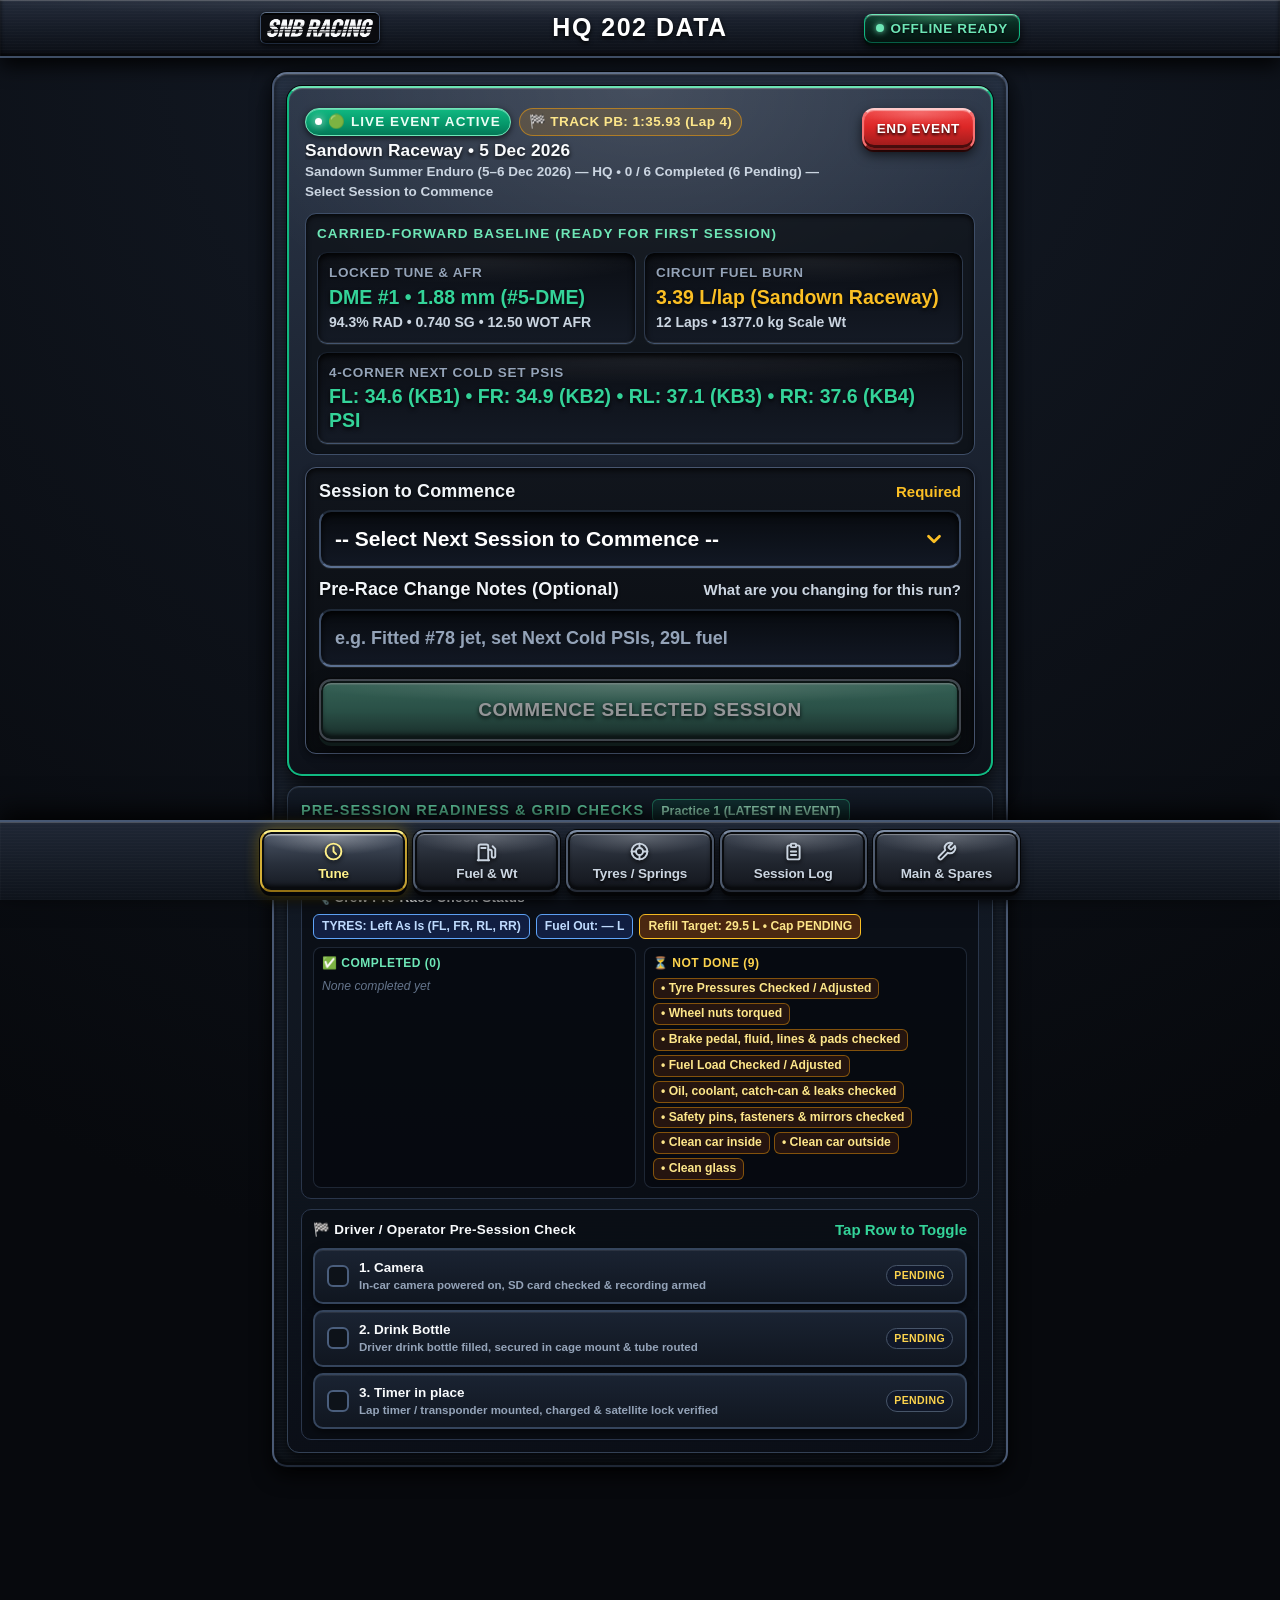
==== index.html @ 93d955d4 "Bump sw.js cache and index.html asset query strings for Sandown Summer Enduro (5-6 Dec 2026) HQ even" ====
<!DOCTYPE html>
<html lang="en-AU">
<head>
  <meta charset="UTF-8" />
  <meta name="viewport" content="width=device-width, initial-scale=1.0, viewport-fit=cover" />
  <title>SNB Racing — HQ 202 DATA</title>
  <meta name="description" content="Mobile-first offline pit-lane Stromberg BXUV-3 carburettor jetting calculator, wideband AFR session tracker, dyno lab, and M1 jet kit manager for Group 3H HQ Holden 202 race cars." />
  <meta name="theme-color" content="#090B0E" />
  <meta name="mobile-web-app-capable" content="yes" />
  <meta name="apple-mobile-web-app-capable" content="yes" />
  <meta name="apple-mobile-web-app-status-bar-style" content="black-translucent" />
  <meta name="apple-mobile-web-app-title" content="SNB HQ202" />
  <link rel="manifest" href="./manifest.json" />
  <link rel="apple-touch-icon" href="./apple-touch-icon.png" />
  <link rel="icon" type="image/png" sizes="192x192" href="./icon-192.png" />
  <link rel="stylesheet" href="./styles.css?v=1.0.19" />
</head>
<body>
  <!-- Sticky Pit-Lane Header -->
  <header class="pit-header" role="banner">
    <div class="header-inner">
      <div class="brand-lockup">
        <div class="logo-frame" id="brandLogoFrame">
          <img
            id="brandLogoImg"
            class="logo-img"
            src="./snb-logo.jpg"
            alt="SNB Racing horizontal-scanline logo"
            width="138"
            height="32"
            onerror="this.parentElement.classList.add('use-svg')"
          />
          <!-- Inline SVG Fallback: SNB RACING Horizontal-Scanline Black-and-White Logo -->
          <svg
            id="brandLogoSvgFallback"
            class="logo-svg-fallback"
            viewBox="0 0 440 96"
            xmlns="http://www.w3.org/2000/svg"
            role="img"
            aria-label="SNB RACING horizontal-scanline logo"
          >
            <defs>
              <mask id="snbScanlineMask">
                <rect x="0" y="0" width="440" height="96" fill="white" />
                <rect x="0" y="40" width="440" height="2.4" fill="black" />
                <rect x="0" y="47" width="440" height="3.0" fill="black" />
                <rect x="0" y="54" width="440" height="3.6" fill="black" />
                <rect x="0" y="61" width="440" height="4.2" fill="black" />
                <rect x="0" y="69" width="440" height="4.8" fill="black" />
              </mask>
            </defs>
            <rect width="440" height="96" fill="#090B0E" />
            <g mask="url(#snbScanlineMask)" transform="skewX(-12)">
              <text
                x="34"
                y="76"
                fill="#F8FAFC"
                font-family="Impact, 'Arial Black', system-ui, sans-serif"
                font-size="68"
                font-weight="900"
                letter-spacing="2"
              >SNB RACING</text>
            </g>
          </svg>
        </div>
      </div>

      <div class="brand-titles">
        <h1 class="app-main-title">HQ 202 DATA</h1>
      </div>

      <div class="header-actions">
        <button
          type="button"
          id="btnInstallPwa"
          class="btn btn-amber-outline"
          style="display: none; padding: 6px 10px; font-size: 13.5px;"
          aria-label="Install SNB HQ202 App"
        >
          Install
        </button>
        <button
          type="button"
          id="netStatusBadge"
          class="net-status"
          aria-live="polite"
          title="Tap to open Cloud Sync (Phone &amp; Laptop)"
          aria-label="Cloud Sync Status — Tap to configure Phone &amp; Laptop Cloud Sync"
        >
          <span class="net-dot" id="netStatusDot"></span>
          <span id="netStatusText">OFFLINE READY</span>
        </button>
      </div>
    </div>
  </header>

  <main class="app-shell" role="main">
    <!-- =========================================================
         SEQUENTIAL EVENT & SINGLE-LOCKED-SESSION GATEKEEPER BANNER
         (Shown ONLY on Tune, Fuel & Wt, and Tyres; hidden on Log & Fleet)
         ========================================================= -->
    <div id="weekendEventBanner" class="weekend-event-banner" role="region" aria-label="Race Weekend Event & Session Control">
      <!-- GATE A: No Active Event (!state.activeEventId) -->
      <div id="eventGateNoEventView" class="event-gate-card">
        <div class="event-gate-icon-wrap" aria-hidden="true">
          <svg width="26" height="26" viewBox="0 0 24 24" fill="none" stroke="currentColor" stroke-width="2.4" stroke-linecap="round" stroke-linejoin="round">
            <rect x="3" y="11" width="18" height="11" rx="2" ry="2"></rect>
            <path d="M7 11V7a5 5 0 0 1 10 0v4"></path>
          </svg>
        </div>
        <div class="event-gate-eyebrow">Sequential Event Gatekeeper</div>
        <h2 class="event-gate-title">NO ACTIVE RACE EVENT</h2>
        <p class="event-gate-subtitle">
          Start a weekend event to lock in your Track &amp; Date across Tune, Fuel &amp; Weight, and Tyres.
        </p>
        <button type="button" class="btn btn-confirm btn-full btn-cta-lg" id="btnOpenNewEventModal">
          + START NEW EVENT
        </button>
        <button type="button" class="btn btn-amber-outline btn-full" id="btnGateALoadSandownHqDec2026" data-load-sandown-hq-dec2026="1" style="margin-top: 8px;">
          &#127937; Load Sandown HQ (5–6 Dec)
        </button>
      </div>

      <!-- GATE B: Event Live, Select Session to Commence (state.activeEventId && !state.activeSessionId) -->
      <div id="eventGateBetweenSessionsView" class="event-gate-card between-sessions" style="display: none;">
        <div class="live-event-top-row" style="margin-bottom: 12px; text-align: left;">
          <div class="live-event-title-wrap">
            <div class="live-event-badge-row">
              <span class="live-event-pill">
                <span class="live-event-dot"></span>
                <span id="gateBLiveEventBannerPill">CALDER PARK RACEWAY &bull; 13 NOV 2026 &bull; RACE WEEKEND</span>
              </span>
              <span class="track-pb-banner-pill" id="gateBTrackPbBadge">🏁 TRACK PB: 1:16.66 (Lap 10)</span>
            </div>
            <div class="live-event-venue-name" id="gateBEventVenueLabel" style="margin-top: 4px;">SELECT SESSION TO COMMENCE</div>
            <div class="live-event-sub-title" id="gateBEventTitleLabel">Choose which session you are commencing next from the dropdown below</div>
          </div>

          <button type="button" class="btn btn-danger live-end-event-btn" id="btnOpenEndEventFromGateB" aria-label="End and Lock Event">
            END EVENT
          </button>
        </div>

        <div class="gate-baseline-summary-box">
          <div class="gate-baseline-head" id="gateBaselineBoxHeader">CARRIED-FORWARD BASELINE FOR NEXT RUN</div>
          <div class="gate-baseline-summary-grid">
            <div class="telem-cell">
              <span class="telem-label">Locked Tune &amp; AFR</span>
              <span class="telem-val txt-emerald" id="gateBaseTuneVal">1.88 mm &bull; 12.82 AFR</span>
              <span class="telem-sub" id="gateBaseTuneSub">DME #1 &bull; 94.3% RAD</span>
            </div>
            <div class="telem-cell">
              <span class="telem-label">Circuit Fuel Burn</span>
              <span class="telem-val txt-amber" id="gateBaseFuelVal">1.30 L/lap</span>
              <span class="telem-sub" id="gateBaseFuelSub">1377.0 kg Scale Wt</span>
            </div>
            <div class="telem-cell gate-tyre-span">
              <span class="telem-label">4-Corner Next Cold Set PSIs</span>
              <span class="telem-val txt-emerald" id="gateBaseTyreVal">FL 30.2 &bull; FR 29.5 &bull; RL 30.5 &bull; RR 29.8 psi</span>
            </div>
          </div>
        </div>

        <div class="gate-b-commence-form">
          <div class="field-group" style="margin-bottom: 10px; text-align: left;">
            <div class="field-label-row">
              <label class="field-label" for="gateBCommenceSessionSelect">Session to Commence</label>
              <span class="field-hint amber" id="gateBSessionSelectHint">Required</span>
            </div>
            <select id="gateBCommenceSessionSelect" class="select-input" aria-label="Select Session to Commence">
              <option value="" selected>-- Select Next Session to Commence --</option>
              <option value="Practice 1">Practice 1</option>
              <option value="Practice 2">Practice 2</option>
              <option value="Practice 3">Practice 3</option>
              <option value="Practice 4">Practice 4</option>
              <option value="Practice 5">Practice 5</option>
              <option value="Practice 6">Practice 6</option>
              <option value="Practice 7">Practice 7</option>
              <option value="Qualifying">Qualifying</option>
              <option value="Warm Up">Warm Up</option>
              <option value="Race 1">Race 1</option>
              <option value="Race 2">Race 2</option>
              <option value="Race 3">Race 3</option>
              <option value="Race 4">Race 4</option>
              <option value="Final">Final</option>
              <option value="__CUSTOM__">Custom Session...</option>
            </select>
          </div>

          <div id="gateBCustomSessionWrap" class="field-group" style="display: none; margin-bottom: 10px; text-align: left;">
            <div class="field-label-row">
              <label class="field-label" for="gateBCustomSessionInput">Custom Session Name</label>
              <span class="field-hint amber">Required</span>
            </div>
            <input type="text" id="gateBCustomSessionInput" class="text-input" placeholder="e.g. Trophy Race / Shakedown" autocomplete="off" />
          </div>

          <div class="field-group" style="margin-bottom: 12px; text-align: left;">
            <div class="field-label-row">
              <label class="field-label" for="gateBPreRaceNotesInput">Pre-Race Change Notes (Optional)</label>
              <span class="field-hint">What are you changing for this run?</span>
            </div>
            <input
              type="text"
              id="gateBPreRaceNotesInput"
              class="text-input"
              placeholder="e.g. Fitted #78 jet, set Next Cold PSIs, 29L fuel"
              autocomplete="off"
            />
          </div>

          <button type="button" class="btn btn-confirm btn-full btn-cta-lg btn-commence-disabled" id="btnCommenceSelectedSessionGateB" aria-disabled="true">
            COMMENCE SELECTED SESSION
          </button>
        </div>
      </div>

      <!-- STATE C: Locked Single-Session Active Context Header (state.activeEventId && state.activeSessionId) -->
      <div id="eventBarLiveView" class="event-bar-live" style="display: none;">
        <div class="live-event-top-row">
          <div class="live-event-title-wrap">
            <div class="live-event-badge-row">
              <span class="live-event-pill">
                <span class="live-event-dot"></span>
                <span id="liveEventTrackDateCompact">CALDER PARK RACEWAY &bull; 13 NOV 2026</span>
              </span>
              <span class="track-pb-banner-pill" id="liveEventTrackPbBadge">🏁 TRACK PB: 1:16.66 (Lap 10)</span>
            </div>
            <div class="in-session-locked-row">
              <span class="in-session-locked-pill" id="liveLockedSessionPill">IN SESSION: PRACTICE 1</span>
              <button
                type="button"
                class="btn btn-secondary btn-change-session-inline"
                id="btnChangeActiveSessionName"
                title="Change Active Session Name"
                aria-label="Change Active Session Name"
              >
                Change
              </button>
              <span class="live-event-sub-title" id="liveEventTitleLabel">Club Championship Rd 4</span>
            </div>
          </div>

          <button type="button" class="btn btn-danger live-end-event-btn" id="btnOpenEndEventModal" aria-label="End and Lock Event">
            END EVENT
          </button>
        </div>
      </div>

      <!-- PRE-SESSION READINESS PANEL: Crew Pre-Race Checklist + Tyre Action + Driver / Operator Checklist -->
      <div id="preSessionReadinessPanel" class="pre-session-readiness-panel" style="display: none;" role="region" aria-label="Pre-Session Crew &amp; Driver Readiness">
        <div class="pre-session-readiness-head">
          <div class="pre-session-readiness-title-group">
            <span class="section-eyebrow" style="color: #6ee7b7; margin: 0;">PRE-SESSION READINESS &amp; GRID CHECKS</span>
            <span class="pre-session-readiness-target mono" id="preSessionReadinessSessionLabel">PRACTICE 1</span>
          </div>
          <div class="pre-session-readiness-badges">
            <span class="fleet-acc-status-pill amber mono" id="mainCrewPreRaceStatusBadge">CREW: 0 / 9 DONE</span>
            <span class="fleet-acc-status-pill amber mono" id="mainDriverPreSessionStatusBadge">DRIVER: 0 / 3 DONE</span>
          </div>
        </div>

        <div class="pre-session-readiness-grid">
          <!-- Left / Top Block: Crew Pre-Race Checklist, Tyre Adjustments & Fuel Adjustment Confirmation -->
          <div class="pre-session-crew-box">
            <div class="pre-session-subhead-row">
              <span class="pre-session-subhead-title">&#128295; Crew Pre-Race Check Status</span>
              <div class="pre-session-adjustments-badges">
                <span class="pre-session-tyre-action-pill mono" id="mainPreRaceTyreActionBadge">TYRE PRESSURES: Left As Is (FL, FR, RL, RR)</span>
                <span class="pre-session-tyre-action-pill mono is-left" id="mainPreRaceFuelActionBadge">FUEL LOAD: Left As Is</span>
                <span class="pre-session-tyre-action-pill mono" id="mainPreRaceFuelCapBadge">FUEL CAP: PENDING</span>
              </div>
            </div>
            <div class="pre-session-crew-split-lists">
              <div class="pre-session-crew-list-col">
                <span class="pre-session-list-label done" id="mainCrewDoneHeader">&#9989; Completed (0)</span>
                <div class="pre-session-pill-wrap" id="mainCrewDoneList"></div>
              </div>
              <div class="pre-session-crew-list-col">
                <span class="pre-session-list-label pending" id="mainCrewPendingHeader">&#9203; Not Done (9)</span>
                <div class="pre-session-pill-wrap" id="mainCrewPendingList"></div>
              </div>
            </div>
            <div class="pre-session-crew-notes mono" id="mainCrewSignOffNotesLine" style="display: none;"></div>
          </div>

          <!-- Right / Bottom Block: Driver / Operator Pre-Session Checklist (Camera, Drink Bottle, Timer in place) -->
          <div class="pre-session-driver-box">
            <div class="pre-session-subhead-row">
              <span class="pre-session-subhead-title">&#127937; Driver / Operator Pre-Session Check</span>
              <span class="field-hint emerald">Tap Row to Toggle</span>
            </div>
            <div class="crew-prerace-checklist-stack driver-pre-checklist-stack" id="mainDriverPreSessionChecklistWrap">
              <label class="crew-check-row mech-check-row driver-pre-check-chip" data-driver-precheck-chip="camera">
                <input type="checkbox" class="driver-pre-check-input" data-driver-precheck="camera" id="chkDriverPre_camera" />
                <span class="crew-check-box driver-pre-check-box" aria-hidden="true">&#10003;</span>
                <span class="crew-check-copy">
                  <span class="crew-check-title driver-pre-check-label">1. Camera</span>
                  <span class="crew-check-sub">In-car camera powered on, SD card checked &amp; recording armed</span>
                </span>
                <span class="crew-check-status mono" id="drvPreStatus_camera">PENDING</span>
              </label>

              <label class="crew-check-row mech-check-row driver-pre-check-chip" data-driver-precheck-chip="drinkBottle">
                <input type="checkbox" class="driver-pre-check-input" data-driver-precheck="drinkBottle" id="chkDriverPre_drinkBottle" />
                <span class="crew-check-box driver-pre-check-box" aria-hidden="true">&#10003;</span>
                <span class="crew-check-copy">
                  <span class="crew-check-title driver-pre-check-label">2. Drink Bottle</span>
                  <span class="crew-check-sub">Driver drink bottle filled, secured in cage mount &amp; tube routed</span>
                </span>
                <span class="crew-check-status mono" id="drvPreStatus_drinkBottle">PENDING</span>
              </label>

              <label class="crew-check-row mech-check-row driver-pre-check-chip" data-driver-precheck-chip="timerInPlace">
                <input type="checkbox" class="driver-pre-check-input" data-driver-precheck="timerInPlace" id="chkDriverPre_timerInPlace" />
                <span class="crew-check-box driver-pre-check-box" aria-hidden="true">&#10003;</span>
                <span class="crew-check-copy">
                  <span class="crew-check-title driver-pre-check-label">3. Timer in place</span>
                  <span class="crew-check-sub">Lap timer / transponder mounted, charged &amp; satellite lock verified</span>
                </span>
                <span class="crew-check-status mono" id="drvPreStatus_timerInPlace">PENDING</span>
              </label>
            </div>
          </div>
        </div>
      </div>
    </div>

    <!-- =========================================================
         TAB 1: TUNE (Step 1 -> Next -> Confirm)
         ========================================================= -->
    <section id="tab-calc" class="tab-panel active" aria-labelledby="navTabCalc">
      <div id="calcActiveSessionContent" style="display: none;">
      <!-- ACTIVE SESSION BANNER & QUICK SESSION SWITCHER AT TOP OF TUNE TAB -->
      <div class="tune-active-session-banner" id="tuneActiveSessionBanner" role="region" aria-label="Active Session Banner">
        <div class="tune-active-session-left">
          <span class="tune-active-session-dot" aria-hidden="true"></span>
          <span class="tune-active-session-text" id="tuneActiveSessionBannerText">ACTIVE SESSION: SANDOWN RACEWAY &bull; PRACTICE 1</span>
        </div>
        <div class="tune-active-session-right">
          <label class="sr-only" for="selectSessionName">Active Session</label>
          <select id="selectSessionName" class="select-input tune-active-session-select" aria-label="Active Session Selector"></select>
        </div>
      </div>

      <!-- TOP WORKFLOW ACTION BAR FOR TUNE (PRE-RACE TUNE -> POST-SESSION TUNE -> POST-SESSION FUEL & WEIGHT) -->
      <div class="top-workflow-action-card" id="tuneTopWorkflowCard">
        <div class="top-wf-header-row">
          <span class="top-wf-step-tag" id="tuneTopStepTag">PRE-RACE STEP 1 &bull; TUNE</span>
          <div class="unlock-prerace-row" id="unlockTunePreRaceRowTop" style="display: none; margin: 0;">
            <button type="button" class="btn-unlock-prerace" id="btnUnlockTunePreRaceTop">
              Unlock Pre-Tune
            </button>
          </div>
        </div>
        <button
          type="button"
          class="btn btn-confirm btn-full btn-cta-lg"
          id="btnConfirmLockJetTop"
        >
          LOCK PRE-RACE TUNE &rarr;
        </button>
        <button
          type="button"
          class="btn btn-confirm btn-full btn-cta-lg"
          id="btnOpenPostRaceAfr"
          style="margin-top: 8px; display: none;"
        >
          POST-SESSION TUNE (ENTER DATA)
        </button>
        <button
          type="button"
          class="btn btn-confirm btn-full btn-cta-lg"
          id="btnOpenPostSessionFuelFromTune"
          style="margin-top: 8px; display: none;"
        >
          POST-SESSION FUEL &amp; WEIGHT (ENTER DATA)
        </button>
      </div>

      <!-- Top Locked Baseline Bar -->
      <div class="baseline-card" id="lockedBaselineBar">
        <div class="baseline-top-row">
          <span class="locked-badge">
            <svg width="13" height="13" viewBox="0 0 24 24" fill="none" stroke="currentColor" stroke-width="2.6" stroke-linecap="round" stroke-linejoin="round" aria-hidden="true">
              <rect x="3" y="11" width="18" height="11" rx="2" ry="2"></rect>
              <path d="M7 11V7a5 5 0 0 1 10 0v4"></path>
            </svg>
            Locked Baseline
          </span>
          <span class="baseline-session-tag tabular" id="baseSessionCarbyLabel">Race 1 &bull; DME #1</span>
        </div>

        <div class="baseline-grid">
          <div class="telem-cell">
            <span class="telem-label">Main Jet (mm)</span>
            <span class="telem-val" id="baseJetLabel">1.88 mm</span>
            <span class="telem-sub" id="baseJetSub">2.776 mm&sup2;</span>
          </div>
          <div class="telem-cell">
            <span class="telem-label">Baseline RAD</span>
            <span class="telem-val" id="baseRadLabel">94.3% RAD</span>
            <span class="telem-sub" id="baseSgLabel">SG 0.740 kg/L</span>
          </div>
          <div class="telem-cell afr-verified-cell" id="baseAfrCell">
            <span class="telem-label" id="baseAfrTitleLabel">Logged WOT AFR</span>
            <span class="telem-val" id="baseAfrLabel">12.50</span>
            <span class="afr-status-badge verified" id="baseAfrStatusBadge">VERIFIED ON TRACK</span>
            <span class="telem-sub" id="baseEndCylLabel">#1/#6: 12.77</span>
          </div>
          <div class="telem-cell">
            <span class="telem-label">Carby Body</span>
            <span class="telem-val" id="baseCarbyOnly">DME #1</span>
            <span class="telem-sub" id="baseCarbyEmulSub">Type #5-DME &bull; 39.81mm</span>
          </div>
          <div class="telem-cell">
            <span class="telem-label">Total Timing</span>
            <span class="telem-val" id="baseTimingLabel">33.0&deg; BTDC</span>
            <span class="telem-sub">32&ndash;34&deg; Window</span>
          </div>
          <div class="telem-cell">
            <span class="telem-label">Fuel Pressure</span>
            <span class="telem-val" id="baseFuelPsiLabel">4.3 psi</span>
            <span class="telem-sub">Holley 12-427</span>
          </div>
        </div>

        <div class="baseline-btn-row">
          <button type="button" class="btn btn-secondary btn-full" id="btnOpenEditBaseline">
            Edit Baseline
          </button>
        </div>
      </div>

      <!-- Step Progress Navigation -->
      <div class="calc-step-nav" role="tablist" aria-label="Jetting Calculator Steps">
        <button type="button" class="step-pill-btn active" id="btnStep1Nav" role="tab" aria-selected="true">
          1. Weather &amp; Target
        </button>
        <button type="button" class="step-pill-btn" id="btnStep2Nav" role="tab" aria-selected="false">
          2. Pick Jet &amp; Confirm
        </button>
      </div>

      <!-- STEP 1: WEATHER & TARGET (Single Merged Card) -->
      <div id="calcStep1View">
        <div class="card">
          <div class="section-head">
            <div>
              <div class="section-eyebrow">Step 1 of 2 &bull; Pre-Race Setup</div>
              <h2 class="section-title">Active Hardware &amp; Pit Weather</h2>
            </div>
          </div>

          <!-- 1) Active Carby ID + Fitted Emulsion Tube (#1–#8) -->
          <div class="form-grid-2 compact-pair-grid" style="margin-bottom: 12px;">
            <div class="field-group" style="margin-bottom: 0;">
              <div class="field-label-row">
                <label class="field-label" for="selectCalcCarby">Carby ID (BXUV-3)</label>
                <span class="field-hint emerald" id="carbySwapHint">Matches Baseline</span>
              </div>
              <select id="selectCalcCarby" class="select-input" aria-label="Select 40mm BXUV-3 Carby"></select>
            </div>

            <div class="field-group" style="margin-bottom: 0;">
              <div class="field-label-row">
                <label class="field-label" for="selectCalcEmulsion">Emulsion Tube</label>
                <span class="field-hint emerald" id="calcEmulsionHint">Type #5-DME</span>
              </div>
              <select id="selectCalcEmulsion" class="select-input" aria-label="Select Active Emulsion Tube"></select>
            </div>
          </div>

          <!-- No-Jet Safety Guard Banner (Shown whenever selected carby has fittedJetMm === null) -->
          <div id="noJetSafetyBanner" class="no-jet-safety-banner" style="display: none;" role="alert" aria-live="polite">
            <div class="no-jet-safety-title" id="noJetSafetyTitle">
              &#9888;&#65039; NO MAIN JET FITTED IN DME #2
            </div>
            <p class="no-jet-safety-desc" id="noJetSafetyDesc">
              DME #2 has NO Main Jet fitted &mdash; select a starting mm jet from Tactix Box (e.g. 1.88 mm) in Step 2 before running! Preview math uses 1.88 mm until a jet is locked.
            </p>
          </div>

          <!-- 2) Active Hardware Pair: Inlet Manifold + Exhaust / Headers -->
          <div class="form-grid-2 compact-pair-grid" style="margin-bottom: 14px;">
            <div class="field-group" style="margin-bottom: 0;">
              <div class="field-label-row">
                <label class="field-label" for="selectCalcManifold">Inlet Manifold</label>
                <span class="field-hint emerald" id="calcManifoldFlowHint">526.1 TOT (+10.1%)</span>
              </div>
              <select id="selectCalcManifold" class="select-input" aria-label="Select Active Inlet Manifold"></select>
            </div>

            <div class="field-group" style="margin-bottom: 0;">
              <div class="field-label-row">
                <label class="field-label" for="selectCalcExhaust">Exhaust / Headers</label>
                <span class="field-hint emerald" id="calcExhaustHint">On Car</span>
              </div>
              <select id="selectCalcExhaust" class="select-input" aria-label="Select Active Exhaust System"></select>
            </div>
          </div>

          <!-- Carby-Switch Safety Prompt Banner (1-tap Load Saved Baseline Anchor) -->
          <div id="carbySwitchBanner" class="carby-switch-banner" style="display: none;" role="region" aria-live="polite">
            <div class="carby-switch-banner-title" id="carbySwitchBannerTitle">
              Switched to DME #2 &mdash; Load DME #2's saved baseline anchor?
            </div>
            <p class="carby-switch-banner-desc" id="carbySwitchBannerDesc"></p>
            <button type="button" id="btnLoadSwitchedCarbyAnchor" class="btn btn-primary btn-full">
              LOAD SAVED BASELINE ANCHOR
            </button>
          </div>

          <!-- Dedicated Pre-Race Setup & Change Notes (Synced live to activeSession.preRaceNotes) -->
          <div class="field-group" style="margin-bottom: 14px;">
            <div class="field-label-row">
              <label class="field-label" for="inputPreRaceNotes">Pre-Race Setup &amp; Change Notes</label>
              <span class="field-hint amber">Saved Live to Session</span>
            </div>
            <input
              type="text"
              id="inputPreRaceNotes"
              class="text-input"
              placeholder="e.g. Fitted 1.88 mm jet + #5-DME emulsion, +0.5 psi cold FR"
              autocomplete="off"
            />
          </div>

          <!-- 3) Air-Density Input Mode (Kestrel RAD % vs Raw Weather) + live weather inputs -->
          <div class="field-group">
            <div class="field-label-row">
              <span class="field-label">Air-Density Input Mode</span>
              <span class="field-hint emerald">No Double Counting</span>
            </div>
            <div class="seg-toggle" role="group" aria-label="Weather Mode">
              <button type="button" class="seg-btn active" id="btnModeRad" data-weather-mode="rad">
                Kestrel RAD %
              </button>
              <button type="button" class="seg-btn" id="btnModeRaw" data-weather-mode="raw">
                Raw Weather
              </button>
            </div>
          </div>

          <!-- Mode A: Kestrel RAD % -->
          <div id="weatherPanelRad" class="field-group">
            <div class="field-label-row">
              <label class="field-label" for="inputRadPct">Live Kestrel RAD %</label>
              <span class="field-hint" id="liveRadDeltaHint">&rho; ratio: 1.000 (&pm;0.0%)</span>
            </div>
            <div class="num-stepper">
              <button type="button" class="stepper-btn" data-stepper-target="inputRadPct" data-step="-0.1" aria-label="Decrease Live RAD %">&minus;</button>
              <div class="num-input-wrap">
                <input type="number" id="inputRadPct" class="num-input" value="94.3" min="70.0" max="115.0" step="0.1" inputmode="decimal" />
                <span class="num-unit-badge">% RAD</span>
              </div>
              <button type="button" class="stepper-btn" data-stepper-target="inputRadPct" data-step="0.1" aria-label="Increase Live RAD %">+</button>
            </div>
          </div>

          <!-- Mode B: Raw Weather (Buck's Equation) -->
          <div id="weatherPanelRaw" class="field-group" style="display: none;">
            <div class="field-group">
              <div class="field-label-row">
                <label class="field-label" for="inputTempC">Ambient Temp (&deg;C &rarr; Kelvin)</label>
                <span class="field-hint amber" id="liveKelvinReadout">297.15 K</span>
              </div>
              <div class="num-stepper">
                <button type="button" class="stepper-btn" data-stepper-target="inputTempC" data-step="-0.5" aria-label="Decrease Ambient Temp">&minus;</button>
                <div class="num-input-wrap">
                  <input type="number" id="inputTempC" class="num-input" value="24.0" min="-10.0" max="60.0" step="0.5" inputmode="decimal" />
                  <span class="num-unit-badge">&deg;C</span>
                </div>
                <button type="button" class="stepper-btn" data-stepper-target="inputTempC" data-step="0.5" aria-label="Increase Ambient Temp">+</button>
              </div>
            </div>

            <div class="field-group">
              <div class="field-label-row">
                <label class="field-label" for="inputPressure">Station Pressure (Absolute)</label>
                <div style="display: flex; gap: 4px;">
                  <button type="button" id="btnTogglePressUnit" class="btn" style="min-height: 48px; padding: 6px 12px; font-size: 15px;">
                    Unit: <span id="pressUnitBtnLabel">hPa</span> &harr;
                  </button>
                </div>
              </div>
              <div class="num-stepper">
                <button type="button" class="stepper-btn" id="btnPressMinus" data-stepper-target="inputPressure" data-step="-1" aria-label="Decrease Station Pressure">&minus;</button>
                <div class="num-input-wrap">
                  <input type="number" id="inputPressure" class="num-input" value="997.0" min="10.0" max="1100.0" step="1" inputmode="decimal" />
                  <span class="num-unit-badge" id="pressUnitBadge">hPa</span>
                </div>
                <button type="button" class="stepper-btn" id="btnPressPlus" data-stepper-target="inputPressure" data-step="1" aria-label="Increase Station Pressure">+</button>
              </div>
            </div>

            <div class="field-group">
              <div class="field-label-row">
                <label class="field-label" for="inputRhPct">Relative Humidity (Buck Vapor Press)</label>
                <span class="field-hint">Higher RH leans required jet</span>
              </div>
              <div class="num-stepper">
                <button type="button" class="stepper-btn" data-stepper-target="inputRhPct" data-step="-1" aria-label="Decrease Relative Humidity">&minus;</button>
                <div class="num-input-wrap">
                  <input type="number" id="inputRhPct" class="num-input" value="41" min="0" max="100" step="1" inputmode="numeric" />
                  <span class="num-unit-badge">% RH</span>
                </div>
                <button type="button" class="stepper-btn" data-stepper-target="inputRhPct" data-step="1" aria-label="Increase Relative Humidity">+</button>
              </div>
            </div>

            <div class="weather-telem-strip">
              <div>
                <span class="telem-label">Moist Air / Equiv RAD</span>
                <span class="telem-val" id="rawMoistRhoLabel">1.158 kg/m&sup3; (94.5%)</span>
              </div>
              <div>
                <span class="telem-label">Buck Vapor / Dry O&#8322; &rho;</span>
                <span class="telem-val" id="rawBuckPvLabel">12.2 hPa &bull; 1.149 kg/m&sup3;</span>
              </div>
            </div>
          </div>

          <!-- Row A: Fuel SG (Hydrometer) + Fuel Temp (°C) side-by-side -->
          <div class="form-grid-2 compact-pair-grid" style="margin-bottom: 14px;">
            <div class="field-group" style="margin-bottom: 0;">
              <div class="field-label-row">
                <label class="field-label" for="inputFuelSg">Fuel SG (Hydrometer)</label>
                <span class="field-hint">kg/L</span>
              </div>
              <div class="num-stepper">
                <button type="button" class="stepper-btn" data-stepper-target="inputFuelSg" data-step="-0.001" aria-label="Decrease Fuel SG">&minus;</button>
                <div class="num-input-wrap">
                  <input type="number" id="inputFuelSg" class="num-input" value="0.740" min="0.680" max="0.820" step="0.001" inputmode="decimal" />
                  <span class="num-unit-badge">kg/L</span>
                </div>
                <button type="button" class="stepper-btn" data-stepper-target="inputFuelSg" data-step="0.001" aria-label="Increase Fuel SG">+</button>
              </div>
            </div>

            <div class="field-group" style="margin-bottom: 0;">
              <div class="field-label-row">
                <label class="field-label" for="inputFuelTempC">Fuel Temp</label>
                <span class="field-hint emerald" id="fuelTempSg15Hint">15&deg;C eq: 0.744</span>
              </div>
              <div class="num-stepper">
                <button type="button" class="stepper-btn" data-stepper-target="inputFuelTempC" data-step="-0.5" aria-label="Decrease Fuel Temperature">&minus;</button>
                <div class="num-input-wrap">
                  <input type="number" id="inputFuelTempC" class="num-input" value="20.0" min="0" max="60" step="0.5" inputmode="decimal" />
                  <span class="num-unit-badge">&deg;C</span>
                </div>
                <button type="button" class="stepper-btn" data-stepper-target="inputFuelTempC" data-step="0.5" aria-label="Increase Fuel Temperature">+</button>
              </div>
            </div>
          </div>

          <!-- Row B: Total Timing (WOT) + Target WOT AFR side-by-side -->
          <div class="form-grid-2 compact-pair-grid">
            <div class="field-group" style="margin-bottom: 0;">
              <div class="field-label-row">
                <label class="field-label" for="inputTotalTiming">Total Timing (WOT)</label>
                <span class="field-hint amber">32&ndash;34&deg; Safe</span>
              </div>
              <div class="num-stepper">
                <button type="button" class="stepper-btn" data-stepper-target="inputTotalTiming" data-step="-0.5" aria-label="Decrease Total Timing">&minus;</button>
                <div class="num-input-wrap">
                  <input type="number" id="inputTotalTiming" class="num-input" value="33.0" min="24.0" max="40.0" step="0.5" inputmode="decimal" />
                  <span class="num-unit-badge">&deg;</span>
                </div>
                <button type="button" class="stepper-btn" data-stepper-target="inputTotalTiming" data-step="0.5" aria-label="Increase Total Timing">+</button>
              </div>
            </div>

            <div class="field-group" style="margin-bottom: 0;">
              <div class="field-label-row">
                <label class="field-label" for="inputTargetAfr">Target WOT AFR</label>
                <span class="field-hint emerald" id="targetAfrHint">12.75 Sweet-Spot</span>
              </div>
              <div class="num-stepper">
                <button type="button" class="stepper-btn" data-stepper-target="inputTargetAfr" data-step="-0.05" aria-label="Decrease Target WOT AFR">&minus;</button>
                <div class="num-input-wrap">
                  <input type="number" id="inputTargetAfr" class="num-input" value="12.75" min="11.50" max="14.20" step="0.05" inputmode="decimal" />
                  <span class="num-unit-badge">AFR</span>
                </div>
                <button type="button" class="stepper-btn" data-stepper-target="inputTargetAfr" data-step="0.05" aria-label="Increase Target WOT AFR">+</button>
              </div>
            </div>
          </div>
        </div>

        <!-- Primary Step 1 Action Button Directly Underneath Step 1 Card -->
        <button type="button" id="btnNextCalculateJet" class="btn btn-confirm btn-full btn-cta-lg">
          PICK JET &amp; CONFIRM &rarr;
        </button>
      </div>

      <!-- STEP 2: PICK JET & CONFIRM -->
      <div id="calcStep2View" style="display: none;">
        <div class="card">
          <div class="step2-top-back-bar">
            <button type="button" id="btnBackToStep1Top" class="btn btn-back-step">
              &larr; BACK TO STEP 1
            </button>
          </div>

          <div id="step2CarbyMismatchBanner" class="carby-switch-banner" style="display: none;" role="region" aria-live="polite">
            <div class="carby-switch-banner-title" id="step2CarbyMismatchTitle"></div>
            <p class="carby-switch-banner-desc" id="step2CarbyMismatchDesc"></p>
            <button type="button" id="btnStep2LoadCarbyAnchor" class="btn btn-primary btn-full">
              LOAD SAVED BASELINE ANCHOR
            </button>
          </div>

          <div class="section-head">
            <div>
              <div class="section-eyebrow">Step 2 of 2 &bull; Venturi 4th-Root Physics (mm)</div>
              <h2 class="section-title">Orifice Demand &amp; Tactix Box Selection</h2>
            </div>
          </div>

          <!-- Air-Density Shift & Ideal Orifice -->
          <div class="physics-summary-grid">
            <div class="telem-cell">
              <span class="telem-label">Air-Density Shift</span>
              <span class="telem-val" id="outDensityShift">+0.00%</span>
              <span class="telem-sub" id="outDensitySub">94.3% &rarr; 94.3% RAD</span>
            </div>
            <div class="telem-cell">
              <span class="telem-label">Exact Ideal Orifice</span>
              <span class="telem-val txt-amber" id="outIdealOrifice">1.861 mm</span>
              <span class="telem-sub" id="outIdealInchArea">2.721 mm&sup2; Orifice Area</span>
            </div>
          </div>

          <!-- If Current Jet Left in Car -->
          <div class="unchanged-jet-banner" id="unchangedJetBanner">
            <div>
              <span class="telem-label">If Current Jet Left in Car (<span id="unchangedJetName">1.88 mm</span>)</span>
              <span class="telem-sub" id="unchangedEndCylText">#1 &amp; #6 End-Cyl Est: 12.77 AFR</span>
            </div>
            <div style="text-align: right; flex-shrink: 0;">
              <span class="jet-afr-big" id="unchangedPredAfr">12.50</span>
              <span class="telem-sub">Pred. WOT AFR</span>
            </div>
          </div>

          <!-- 3 Tappable Toolbox Jet Cards -->
          <div class="field-label-row" style="margin-bottom: 10px;">
            <span class="field-label">3-Jet Comparison Bracket (Centered on Safe Mid-Point mm)</span>
            <span class="field-hint" id="activeToolboxCountHint">11 in Tactix Box</span>
          </div>

          <div class="jet-cards-stack" id="toolboxJetCardsContainer"></div>

          <!-- Full-Kit Dropdown -->
          <div class="field-group" style="margin-bottom: 14px;">
            <div class="field-label-row">
              <label class="field-label" for="selectFullJetKit">Tactix Metric Drill-Gauge Box (mm) &amp; Custom Drills</label>
              <span class="field-hint" id="selectedJetQuickSummary">Selected: 1.88 mm</span>
            </div>
            <select id="selectFullJetKit" class="select-input"></select>
          </div>

          <!-- Siamesed Cast Log Manifold Protection Banner -->
          <div id="manifoldProtectionAlert" class="manifold-alert safe" role="status" aria-live="polite">
            <h3 class="alert-title" id="manifoldAlertTitle">Log Manifold #1 &amp; #6 Safe</h3>
            <p class="alert-body" id="manifoldAlertBody"></p>
          </div>

          <!-- Optional Pit Run Note (Synced with Step 1 Pre-Race Setup & Change Notes) -->
          <div class="field-group" style="margin-bottom: 16px;">
            <div class="field-label-row">
              <label class="field-label" for="inputRunNotes">Pre-Race Setup &amp; Change Notes</label>
              <span class="field-hint">Saved Live to Session</span>
            </div>
            <input
              type="text"
              id="inputRunNotes"
              class="text-input"
              placeholder="e.g. Fitted 1.88 mm jet + #5-DME emulsion, +0.5 psi cold FR"
              autocomplete="off"
            />
          </div>

          <div class="unlock-prerace-row" id="unlockTunePreRaceRowStep2" style="display: none;">
            <button type="button" class="btn-unlock-prerace" id="btnUnlockTunePreRace">
              Unlock Pre-Tune
            </button>
          </div>

          <div class="step2-bottom-actions">
            <button type="button" id="btnBackToStep1Bottom" class="btn btn-back-step btn-full">
              &larr; BACK / EDIT INPUTS
            </button>
            <button type="button" id="btnConfirmLockJet" class="btn btn-confirm btn-full">
              LOCK PRE-RACE TUNE &rarr;
            </button>
          </div>
          <button
            type="button"
            class="btn btn-confirm btn-full btn-cta-lg"
            id="btnOpenPostRaceAfrStep2"
            style="margin-top: 8px; display: none;"
          >
            POST-SESSION TUNE (ENTER DATA)
          </button>
        </div>
      </div>
      </div>
    </section>

    <!-- =========================================================
         TAB 2: FUEL & WT (Pre-Race Step 2 & Post-Race Step 2)
         ========================================================= -->
    <section id="tab-fuel" class="tab-panel" aria-labelledby="navTabFuel">
      <div id="fuelActiveSessionContent" style="display: none;">
      <!-- TOP WORKFLOW ACTION BAR FOR FUEL & WEIGHT -->
      <div class="top-workflow-action-card" id="fuelTopPreActionCard">
        <div class="top-wf-header-row">
          <span class="top-wf-step-tag" id="fuelTopStepTag">PRE-RACE STEP 2 &bull; FUEL &amp; WEIGHT</span>
          <div class="unlock-prerace-row" id="unlockFuelPreRaceRowTop" style="display: none; margin: 0;">
            <button type="button" class="btn-unlock-prerace" id="btnUnlockFuelPreRaceTop">
              Unlock Pre-Fuel
            </button>
          </div>
        </div>
        <button type="button" class="btn btn-confirm btn-full btn-cta-lg" id="btnSaveFuelWeightSessionTop">
          LOCK PRE-RACE FUEL &amp; WT &rarr;
        </button>
        <button
          type="button"
          class="btn btn-confirm btn-full btn-cta-lg"
          id="btnOpenPostTuneFromFuel"
          style="margin-top: 8px; display: none;"
        >
          POST-SESSION TUNE (ENTER DATA)
        </button>
        <button
          type="button"
          class="btn btn-confirm btn-full btn-cta-lg"
          id="btnOpenPostSessionFuelTop"
          style="margin-top: 8px; display: none;"
        >
          POST-SESSION FUEL &amp; WEIGHT (ENTER DATA)
        </button>
      </div>

      <!-- POST-SESSION FUEL & WEIGHT CARD (Shown at top of #tab-fuel in Post-Session) -->
      <div class="card post-step5-fuel-card" id="postFuelStep5Card" style="display: none;">
        <div class="section-head" style="flex-wrap: wrap; gap: 8px;">
          <div>
            <div class="section-eyebrow" style="color: var(--emerald);">POST-SESSION STEP 2 &bull; PUMP-OUT &amp; OFFICIAL SCALES</div>
            <h2 class="section-title">Post-Session Fuel &amp; Weight</h2>
          </div>
          <div class="unlock-prerace-row" id="unlockFuelPostRaceRow" style="display: none; margin: 0;">
            <button type="button" class="btn-unlock-prerace" id="btnUnlockFuelPostRace">
              Unlock Post-Fuel
            </button>
          </div>
        </div>

        <button
          type="button"
          class="btn btn-confirm btn-full btn-cta-lg"
          id="btnOpenPostSessionFuelModalCard"
          style="margin-bottom: 10px;"
        >
          POST-SESSION FUEL &amp; WEIGHT (ENTER DATA)
        </button>

        <div class="card-elevated" id="postFuelStep5InputsGroup" style="margin-bottom: 12px;">
          <!-- Row 1: Fuel In (L) | Pumped Out (L) -->
          <div class="form-grid-2 compact-pair-grid" style="margin-bottom: 10px;">
            <div class="field-group" style="margin-bottom: 0;">
              <div class="field-label-row">
                <label class="field-label" for="inputPumpBeforeL">Fuel In (L)</label>
                <span class="field-hint">Start Litres</span>
              </div>
              <div class="num-stepper">
                <button type="button" class="stepper-btn" data-stepper-target="inputPumpBeforeL" data-step="-0.1" aria-label="Decrease Fuel In Before Run">&minus;</button>
                <div class="num-input-wrap">
                  <input type="number" id="inputPumpBeforeL" class="num-input" value="36.0" min="0.0" max="74.0" step="0.1" inputmode="decimal" />
                  <span class="num-unit-badge">L</span>
                </div>
                <button type="button" class="stepper-btn" data-stepper-target="inputPumpBeforeL" data-step="0.1" aria-label="Increase Fuel In Before Run">+</button>
              </div>
            </div>

            <div class="field-group" style="margin-bottom: 0;">
              <div class="field-label-row">
                <label class="field-label" for="inputPumpAfterL">Pumped Out (L)</label>
                <span class="field-hint">Blank if not pumped</span>
              </div>
              <div class="num-stepper">
                <button type="button" class="stepper-btn" data-stepper-target="inputPumpAfterL" data-step="-0.1" aria-label="Decrease Fuel Pumped Out After Run">&minus;</button>
                <div class="num-input-wrap">
                  <input type="number" id="inputPumpAfterL" class="num-input" value="23.0" placeholder="&mdash; (Skip)" min="0.0" max="74.0" step="0.1" inputmode="decimal" />
                  <span class="num-unit-badge">L</span>
                </div>
                <button type="button" class="stepper-btn" data-stepper-target="inputPumpAfterL" data-step="0.1" aria-label="Increase Fuel Pumped Out After Run">+</button>
              </div>
            </div>
          </div>

          <!-- Row 2: Raced Laps | Live Measured Burn & Used Readout Box -->
          <div class="form-grid-2 compact-pair-grid" style="margin-bottom: 10px; align-items: stretch;">
            <div class="field-group" style="margin-bottom: 0;">
              <div class="field-label-row">
                <label class="field-label" for="inputPumpLaps">Raced Laps</label>
                <span class="field-hint">Out/In baked in</span>
              </div>
              <div class="num-stepper">
                <button type="button" class="stepper-btn" data-stepper-target="inputPumpLaps" data-step="-1" aria-label="Decrease Raced Laps Completed">&minus;</button>
                <div class="num-input-wrap">
                  <input type="number" id="inputPumpLaps" class="num-input" value="10" min="1" max="100" step="1" inputmode="numeric" />
                  <span class="num-unit-badge">laps</span>
                </div>
                <button type="button" class="stepper-btn" data-stepper-target="inputPumpLaps" data-step="1" aria-label="Increase Raced Laps Completed">+</button>
              </div>
            </div>

            <div class="telem-cell" style="justify-content: center;">
              <span class="telem-label">Measured Burn &amp; Used</span>
              <span class="telem-val txt-emerald" id="outPumpMeasuredBurn">1.30 L/lap</span>
              <span class="telem-sub" id="outPumpUsedL">Used: 13.00 L (9.6 kg)</span>
            </div>
          </div>

          <!-- Row 3: Optional Post-Race Official Scale Wt (kg) -->
          <div class="field-group" style="margin-bottom: 0;">
            <div class="field-label-row">
              <label class="field-label" for="inputPostScaleWeightKg">Post-Race Official Scale Wt (kg) (Optional)</label>
              <span class="field-hint emerald" id="postFuelScaleFactHint">Auto-updates Weekend Scale Fact + Dry Wt</span>
            </div>
            <div class="num-stepper">
              <button type="button" class="stepper-btn" data-stepper-target="inputPostScaleWeightKg" data-step="-0.1" aria-label="Decrease Post-Race Official Scale Weight">&minus;</button>
              <div class="num-input-wrap">
                <input type="number" id="inputPostScaleWeightKg" class="num-input" value="" placeholder="&mdash; (Not re-weighed)" min="500.0" max="1650.0" step="0.1" inputmode="decimal" />
                <span class="num-unit-badge">kg</span>
              </div>
              <button type="button" class="stepper-btn" data-stepper-target="inputPostScaleWeightKg" data-step="0.1" aria-label="Increase Post-Race Official Scale Weight">+</button>
            </div>
          </div>
        </div>

        <button type="button" class="btn btn-confirm btn-full btn-cta-lg" id="btnLockPostFuelStep5">
          SAVE &amp; LOCK POST-FUEL &rarr; GO TO POST TYRES
        </button>
        <button type="button" class="btn btn-secondary btn-full" id="btnSkipPostFuelStep5" style="margin-top: 8px;">
          No Pump-Out This Run (Keep Est &amp; Go to Post Tyres)
        </button>
      </div>

      <!-- CARD 1: PRE-RACE FUEL LOAD & L/LAP CALIBRATOR -->
      <div class="card" id="fuelPreRaceCard1">
        <div class="section-head">
          <div>
            <div class="section-eyebrow">Card 1 &bull; Strictly Litres (74.0 L Tank / 12.0 L Pickup Floor)</div>
            <h2 class="section-title">Pre-Race Fuel Load &amp; L/Lap Calibrator</h2>
          </div>
          <span class="locked-badge" id="fuelActiveSgBadge">SG 0.740 kg/L</span>
        </div>

        <!-- Track Burn (L/lap) Full-Width (Track, Date & Session Locked in Event Header) -->
        <div class="field-group" id="fuelPreRaceTrackBurnGroup" style="margin-bottom: 10px;">
          <div class="field-label-row">
            <label class="field-label" for="inputTrackBurnLPerLap">Track Burn Rate (L/lap)</label>
            <span class="field-hint emerald" id="trackBurnSourceHint">Auto-Learned</span>
          </div>
          <div class="num-stepper">
            <button type="button" class="stepper-btn" data-stepper-target="inputTrackBurnLPerLap" data-step="-0.02" aria-label="Decrease Track L per Lap">&minus;</button>
            <div class="num-input-wrap">
              <input type="number" id="inputTrackBurnLPerLap" class="num-input" value="1.30" min="0.40" max="4.50" step="0.02" inputmode="decimal" />
              <span class="num-unit-badge">L/lap</span>
            </div>
            <button type="button" class="stepper-btn" data-stepper-target="inputTrackBurnLPerLap" data-step="0.02" aria-label="Increase Track L per Lap">+</button>
          </div>
        </div>

        <div id="trackBurnLearnedBanner" class="auto-learned-strip">
          Auto-learned: <strong>1.30 L/lap</strong> (1.30&ndash;1.30 range, 1 run) &bull; Live from Session Log
        </div>

        <!-- Pre-Race Fuel Load Planner (Pumped Empty Tank • 12.0 L Surge Min + Auto 1370 kg Scale Buffer) -->
        <div class="card-elevated" id="fuelPreRacePlannerGroup" style="margin-bottom: 0;">
          <div class="section-eyebrow" style="margin-bottom: 10px;">Pre-Race Fuel Load Planner (Litres)</div>

          <!-- Row 1: Raced Laps | Baseline Surge Point (L) -->
          <div class="form-grid-2 compact-pair-grid" style="margin-bottom: 12px;">
            <div class="field-group" style="margin-bottom: 0;">
              <div class="field-label-row">
                <label class="field-label" for="inputRaceLaps">Raced Laps</label>
                <span class="field-hint">Scheduled</span>
              </div>
              <div class="num-stepper">
                <button type="button" class="stepper-btn" data-stepper-target="inputRaceLaps" data-step="-1" aria-label="Decrease Raced Laps">&minus;</button>
                <div class="num-input-wrap">
                  <input type="number" id="inputRaceLaps" class="num-input" value="12" min="1" max="100" step="1" inputmode="numeric" />
                  <span class="num-unit-badge">laps</span>
                </div>
                <button type="button" class="stepper-btn" data-stepper-target="inputRaceLaps" data-step="1" aria-label="Increase Raced Laps">+</button>
              </div>
            </div>

            <div class="field-group" style="margin-bottom: 0;">
              <div class="field-label-row">
                <label class="field-label" for="inputFuelFloorL">Baseline Surge Point (L)</label>
                <span class="field-hint amber">12.0 L surge min</span>
              </div>
              <div class="num-stepper">
                <button type="button" class="stepper-btn" data-stepper-target="inputFuelFloorL" data-step="-0.1" aria-label="Decrease Baseline Surge Point">&minus;</button>
                <div class="num-input-wrap">
                  <input type="number" id="inputFuelFloorL" class="num-input" value="12.0" min="5.0" max="45.0" step="0.1" inputmode="decimal" />
                  <span class="num-unit-badge">L</span>
                </div>
                <button type="button" class="stepper-btn" data-stepper-target="inputFuelFloorL" data-step="0.1" aria-label="Increase Baseline Surge Point">+</button>
              </div>
            </div>
          </div>

          <!-- ONLY 2 Large Side-by-Side Live Fuel Planner Readout Boxes -->
          <div class="fuel-telem-2col">
            <div class="telem-cell">
              <span class="telem-label">Expected Burn (L)</span>
              <span class="telem-val txt-amber" id="outFuelExpectedBurnL">15.6 L</span>
              <span class="telem-sub" id="outFuelExpectedBurnSub">12 laps &times; 1.30 L/lap</span>
            </div>
            <div class="telem-cell afr-verified-cell" id="cellFuelPourJugs">
              <span class="telem-label">Litres to Pour (L)</span>
              <span class="telem-val txt-emerald" id="outFuelPourJugsL">33.2 L</span>
              <span class="telem-sub txt-amber" id="outFuelPourJugsSub">15.6L burn + 12.0L surge + 5.6L (1370kg buffer)</span>
            </div>
          </div>
        </div>
      </div>

      <!-- CARD 2: WEEKEND TRACK SCALES & 1365 KG POST-RACE WEIGHT CHECK -->
      <div class="card" id="fuelPreRaceCard2">
        <div class="section-head" style="flex-wrap: wrap; gap: 8px;">
          <div>
            <div class="section-eyebrow">Card 2 &bull; Group 3H Scrutineering Factual Anchor</div>
            <h2 class="section-title">Weekend Track Scales &amp; 1365 kg Check</h2>
          </div>
          <span class="locked-badge" id="minWeightBadge">Legal Min: 1365.0 kg &bull; Target w/ +5 kg Buffer: 1370.0 kg</span>
        </div>

        <div class="scale-fact-banner" id="scaleFactSourceWrap">
          <div class="scale-fact-banner-text">
            <span class="scale-fact-eyebrow">LIVE WEEKEND SCALE FACT (EDITABLE ANYTIME)</span>
            <span class="scale-fact-source" id="scaleFactSourceBadge">Anchored to Official Track Scale Check (1377.0 kg @ 27.0 L)</span>
          </div>
          <button type="button" class="btn btn-amber-outline btn-xs" id="btnUpdateScaleFact">
            Update Scale Fact
          </button>
        </div>

        <div class="card-elevated" id="fuelPreRaceScaleGroup" style="margin-bottom: 14px;">
          <!-- ONLY 2 Side-by-Side Inputs: Official Track Scale Wt (kg) | Fuel in Tank When Weighed (L) -->
          <div class="form-grid-2 compact-pair-grid" style="margin-bottom: 12px;">
            <div class="field-group" style="margin-bottom: 0;">
              <div class="field-label-row">
                <label class="field-label" for="inputScaleCheckKg">Official Track Scale Wt (kg)</label>
                <span class="field-hint">Car + Driver</span>
              </div>
              <div class="num-stepper">
                <button type="button" class="stepper-btn" data-stepper-target="inputScaleCheckKg" data-step="-0.1" aria-label="Decrease Official Track Scale Weight">&minus;</button>
                <div class="num-input-wrap">
                  <input type="number" id="inputScaleCheckKg" class="num-input" value="1377.0" min="0.0" max="1650.0" step="0.1" placeholder="Not weighed" inputmode="decimal" />
                  <span class="num-unit-badge">kg</span>
                </div>
                <button type="button" class="stepper-btn" data-stepper-target="inputScaleCheckKg" data-step="0.1" aria-label="Increase Official Track Scale Weight">+</button>
              </div>
            </div>

            <div class="field-group" style="margin-bottom: 0;">
              <div class="field-label-row">
                <label class="field-label" for="inputScaleCheckFuelL">Fuel in Tank When Weighed (L)</label>
                <span class="field-hint emerald" id="scaleFuelMassHint">20.0 kg @ SG</span>
              </div>
              <div class="num-stepper">
                <button type="button" class="stepper-btn" data-stepper-target="inputScaleCheckFuelL" data-step="-0.1" aria-label="Decrease Fuel Litres When Weighed">&minus;</button>
                <div class="num-input-wrap">
                  <input type="number" id="inputScaleCheckFuelL" class="num-input" value="27.0" min="0.0" max="74.0" step="0.1" inputmode="decimal" />
                  <span class="num-unit-badge">L</span>
                </div>
                <button type="button" class="stepper-btn" data-stepper-target="inputScaleCheckFuelL" data-step="0.1" aria-label="Increase Fuel Litres When Weighed">+</button>
              </div>
            </div>
          </div>

          <!-- Clean 2-Col Live Readout Strip: Dry Car + Driver | Predicted Post-Race Weight -->
          <div class="form-grid-2" style="gap: 10px;">
            <div class="telem-cell">
              <span class="telem-label">Dry Car + Driver (Fact)</span>
              <span class="telem-val" id="outDryCarDriverKg">1357.0 kg</span>
              <span class="telem-sub" id="outDryCarDriverSub">1377.0 kg &minus; 20.0 kg fuel</span>
            </div>
            <div class="telem-cell afr-verified-cell" id="cellPredPostRaceWeight">
              <span class="telem-label">Predicted Post-Race Weight</span>
              <span class="telem-val txt-emerald" id="outPredPostRaceKg">1370.0 kg</span>
              <span class="telem-sub txt-emerald" id="outPredPostRaceMargin">17.6 L end fuel &bull; +5.0 kg vs 1365.0 kg min</span>
            </div>
          </div>
        </div>

        <!-- Live Post-Race Scrutineering Weight Status Banner -->
        <div id="scrutineerWeightAlert" class="manifold-alert safe" style="margin-bottom: 14px;" role="region" aria-live="polite">
          <h4 class="alert-title" id="scrutineerAlertTitle">SCRUTINEERING WEIGHT SAFE (+5.0 KG BUFFER @ 1370.0 KG)</h4>
          <p class="alert-body" id="scrutineerAlertBody">
            Auto-added +5.6 L (1370kg buffer) to Litres to Pour (33.2 L total) so car crosses post-race scales at 1370.0 kg (+5.0 kg buffer over 1365.0 kg legal min).
          </p>
        </div>

        <div class="unlock-prerace-row" id="unlockFuelPreRaceRow" style="display: none;">
          <button type="button" class="btn-unlock-prerace" id="btnUnlockFuelPreRace">
            Unlock Pre-Fuel
          </button>
        </div>
        <button type="button" class="btn btn-confirm btn-full btn-cta-lg" id="btnSaveFuelWeightSession">
          LOCK PRE-RACE FUEL &amp; WT &rarr;
        </button>
        <button type="button" class="btn btn-confirm btn-full btn-cta-lg" id="btnCompleteSessionFromFuel" style="margin-top: 8px; display: none;">
          POST-SESSION FUEL &amp; WEIGHT (ENTER DATA)
        </button>
      </div>
      </div>
    </section>

    <!-- =========================================================
         TAB 3: TYRES / SPRINGS (Visual Car Chassis 2x2 Matrix: FL | FR over RL | RR)
         ========================================================= -->
    <section id="tab-tyres" class="tab-panel" aria-labelledby="navTabTyres">
      <div id="tyresActiveSessionContent" style="display: none;">
      <!-- TOP WORKFLOW ACTION BAR FOR PRE-SESSION TYRES (STEP 3) -->
      <div class="top-workflow-action-card" id="tyresTopPreActionCard">
        <div class="top-wf-header-row">
          <span class="top-wf-step-tag" id="tyresTopStepTag">PRE-RACE STEP 3 &bull; TYRES &amp; SPRINGS</span>
          <div class="unlock-prerace-row" id="unlockTyresPreRaceRowTop" style="display: none; margin: 0;">
            <button type="button" class="btn-unlock-prerace" id="btnUnlockTyresPreRaceTop">
              Unlock Pre-Tyres
            </button>
          </div>
        </div>
        <button type="button" class="btn btn-confirm btn-full btn-cta-lg" id="btnSaveTyresSessionTop">
          LOCK PRE-RACE TYRES (READY TO RACE) &rarr;
        </button>
        <button
          type="button"
          class="btn btn-confirm btn-full btn-cta-lg"
          id="btnOpenPostTuneFromTyres"
          style="margin-top: 8px; display: none;"
        >
          POST-SESSION TUNE (ENTER DATA)
        </button>
        <button
          type="button"
          class="btn btn-confirm btn-full btn-cta-lg"
          id="btnOpenPostFuelFromTyres"
          style="margin-top: 8px; display: none;"
        >
          POST-SESSION FUEL &amp; WEIGHT (ENTER DATA)
        </button>
      </div>

      <!-- POST-SESSION STEP 3: DEDICATED TOP POST-SESSION TYRES BAR (Directly under session header at VERY TOP of #tab-tyres) -->
      <div id="postTyresStep6TopCard" class="post-step2-highlight-card" style="display: none; margin-bottom: 14px;" role="region" aria-live="polite">
        <div class="post-step2-eyebrow">POST-SESSION STEP 3 &bull; HOT TYRE PRESSURES &amp; PYROMETER</div>
        <div class="post-step2-title" id="postTyresStep6Prompt" style="margin-bottom: 10px;">
          Enter Hot Off-Track PSIs (and optional Pyrometer O/M/I) in the 4 corners below, then lock session:
        </div>
        <button type="button" class="btn btn-confirm btn-full btn-cta-lg" id="btnLockPostTyresTop">
          LOCK POST-SESSION TYRES &amp; COMPLETE SESSION
        </button>
      </div>

      <div class="card">
        <div class="section-head">
          <div>
            <div class="section-eyebrow">Kenda KR15 (205/65R15) + Pedders GSR Shocks &amp; Springs</div>
            <h2 class="section-title">4-Corner Tyres &amp; Suspension Matrix</h2>
          </div>
          <span class="locked-badge" id="tyreTargetBadge">TARGET: 40.0F / 43.0R PSI</span>
        </div>

        <!-- 2 Equal 50/50 Condition Selector Buttons (DRY — BUFFED KB vs DECLARED WET KW) -->
        <div class="tyre-condition-bar">
          <div class="seg-toggle tyre-cond-seg" role="group" aria-label="Track Tyre Condition">
            <button type="button" class="seg-btn active" id="btnTyreCondDry" data-tyre-condition="dry">
              DRY &mdash; BUFFED (KB)
            </button>
            <button type="button" class="seg-btn" id="btnTyreCondWet" data-tyre-condition="wet">
              DECLARED WET (KW)
            </button>
          </div>
        </div>

        <!-- Top Preset Trio + 2x2 Car Cold Base Matrix (Shown in Dry KB Mode) -->
        <div class="tyre-base-command-row" id="dryTargetPresetBar">
          <div class="tyre-preset-trio" role="group" aria-label="Dry Cold and Hot Target Presets">
            <button type="button" class="tyre-preset-pill active-preset" id="btnDryPreset_ai_antipush" data-dry-preset="ai_antipush" aria-pressed="true">
              <span class="preset-pill-main">AI Anti-Push</span>
              <span class="preset-pill-sub" id="subDryPresetAiAntiPush">40.0F / 43.0R Hot</span>
            </button>
            <button type="button" class="tyre-preset-pill preset-greyed" id="btnDryPreset_classic_44" data-dry-preset="classic_44" aria-pressed="false">
              <span class="preset-pill-main">Classic Square</span>
              <span class="preset-pill-sub" id="subDryPresetClassic44">44.0F / 44.0R Hot</span>
            </button>
            <button type="button" class="tyre-preset-pill preset-greyed" id="btnDryPreset_track_learned" data-dry-preset="track_learned" aria-pressed="false">
              <span class="preset-pill-main">Track Learned</span>
              <span class="preset-pill-sub" id="subDryPresetTrackLearned">Saved Track Base</span>
            </button>
          </div>

          <div class="tyre-car-mini-matrix" id="miniCarColdPreviewBox" aria-label="2x2 Car Cold Base Preview">
            <div class="mini-car-head">
              <span class="mini-car-title">CAR COLD BASE</span>
              <span class="mini-car-dir" id="miniCarColdHeader">CW &bull; LH Loaded</span>
            </div>
            <div class="mini-car-grid">
              <div class="mini-car-cell">
                <span class="mini-corner-tag">FL</span>
                <span class="mini-corner-psi" id="miniCarCold_FL">29.5</span>
              </div>
              <div class="mini-car-cell">
                <span class="mini-corner-tag">FR</span>
                <span class="mini-corner-psi" id="miniCarCold_FR">30.5</span>
              </div>
              <div class="mini-car-cell">
                <span class="mini-corner-tag">RL</span>
                <span class="mini-corner-psi" id="miniCarCold_RL">34.0</span>
              </div>
              <div class="mini-car-cell">
                <span class="mini-corner-tag">RR</span>
                <span class="mini-corner-psi" id="miniCarCold_RR">35.0</span>
              </div>
            </div>
          </div>
        </div>

        <!-- 3-Button Wet Severity Stagger Bar (Shown when DECLARED WET KW is active) -->
        <div class="wet-severity-bar" id="wetSeverityBar" style="display: none;">
          <div class="wet-severity-head">
            <span class="wet-severity-title" id="wetSeverityTitle">Wet Stagger Preset</span>
            <span class="field-hint cyan" id="wetTrackDirBadge">CW &bull; Left-Loaded (FL/RL)</span>
          </div>
          <div class="seg-toggle wet-preset-seg" role="group" aria-label="Wet Severity Stagger Preset">
            <button type="button" class="seg-btn" id="btnWetPreset_drying" data-wet-preset="drying">
              <span class="wet-preset-name">Drying Line</span>
              <span class="wet-preset-sub" id="subWetPreset_drying">36.5F &bull; 44.0F/43.0R</span>
            </button>
            <button type="button" class="seg-btn active" id="btnWetPreset_light" data-wet-preset="light">
              <span class="wet-preset-name">Light Rain</span>
              <span class="wet-preset-sub" id="subWetPreset_light">38.8F &bull; 43.5F/42.5R</span>
            </button>
            <button type="button" class="seg-btn" id="btnWetPreset_heavy" data-wet-preset="heavy">
              <span class="wet-preset-name">Heavy Rain</span>
              <span class="wet-preset-sub" id="subWetPreset_heavy">41.0F &bull; 44.5F/43.5R</span>
            </button>
          </div>
        </div>

        <!-- Row 1: Split Front Hot Target (FL / FR) & Rear Hot Target (RL / RR) (Step 0.1 psi, Turbo Enabled) -->
        <div class="form-grid-2 compact-pair-grid" style="margin-bottom: 10px;">
          <div class="field-group" style="margin-bottom: 0;">
            <div class="field-label-row">
              <label class="field-label" for="inputTyreHotTargetFront">Front Hot Target (FL / FR)</label>
              <span class="field-hint emerald" id="hintHotTargetFront">Dry Default 40.0</span>
            </div>
            <div class="num-stepper">
              <button type="button" class="stepper-btn" data-stepper-target="inputTyreHotTargetFront" data-step="-0.1" aria-label="Decrease Front Hot Target Tyre Pressure">&minus;</button>
              <div class="num-input-wrap">
                <input type="number" id="inputTyreHotTargetFront" class="num-input" value="40.0" min="28.0" max="55.0" step="0.1" inputmode="decimal" />
                <span class="num-unit-badge">psi</span>
              </div>
              <button type="button" class="stepper-btn" data-stepper-target="inputTyreHotTargetFront" data-step="0.1" aria-label="Increase Front Hot Target Tyre Pressure">+</button>
            </div>
          </div>

          <div class="field-group" style="margin-bottom: 0;">
            <div class="field-label-row">
              <label class="field-label" for="inputTyreHotTargetRear">Rear Hot Target (RL / RR)</label>
              <span class="field-hint emerald" id="hintHotTargetRear">Dry Default 43.0</span>
            </div>
            <div class="num-stepper">
              <button type="button" class="stepper-btn" data-stepper-target="inputTyreHotTargetRear" data-step="-0.1" aria-label="Decrease Rear Hot Target Tyre Pressure">&minus;</button>
              <div class="num-input-wrap">
                <input type="number" id="inputTyreHotTargetRear" class="num-input" value="43.0" min="28.0" max="55.0" step="0.1" inputmode="decimal" />
                <span class="num-unit-badge">psi</span>
              </div>
              <button type="button" class="stepper-btn" data-stepper-target="inputTyreHotTargetRear" data-step="0.1" aria-label="Increase Rear Hot Target Tyre Pressure">+</button>
            </div>
          </div>
        </div>

        <!-- Row 2: Session Laps (Auto-Synced w/ Raced Laps) + Track Temp (°C) (Step 1, Min 5, Max 65, Blankable 26°C) -->
        <div class="form-grid-2 compact-pair-grid" style="align-items: stretch; margin-bottom: 10px;">
          <div class="field-group" style="margin-bottom: 0;">
            <div class="field-label-row">
              <label class="field-label" for="inputTyreSessionLaps">Session Laps</label>
              <span class="field-hint" id="hintTyreSessionLaps">Synced w/ Fuel Laps</span>
            </div>
            <div class="num-stepper">
              <button type="button" class="stepper-btn" data-stepper-target="inputTyreSessionLaps" data-step="-1" aria-label="Decrease Tyre Session Laps">&minus;</button>
              <div class="num-input-wrap">
                <input type="number" id="inputTyreSessionLaps" class="num-input" value="10" min="1" max="100" step="1" inputmode="numeric" />
                <span class="num-unit-badge">laps</span>
              </div>
              <button type="button" class="stepper-btn" data-stepper-target="inputTyreSessionLaps" data-step="1" aria-label="Increase Tyre Session Laps">+</button>
            </div>
          </div>

          <div class="field-group" style="margin-bottom: 0;">
            <div class="field-label-row">
              <label class="field-label" for="inputTrackTempC">Track Temp (&deg;C)</label>
              <span class="field-hint" id="hintTrackTempC">IR Bitumen &deg;C</span>
            </div>
            <div class="num-stepper">
              <button type="button" class="stepper-btn" data-stepper-target="inputTrackTempC" data-step="-1" aria-label="Decrease Track Surface Temperature">&minus;</button>
              <div class="num-input-wrap">
                <input type="number" id="inputTrackTempC" class="num-input" value="" placeholder="26" min="5" max="65" step="1" inputmode="numeric" />
                <span class="num-unit-badge">&deg;C</span>
              </div>
              <button type="button" class="stepper-btn" data-stepper-target="inputTrackTempC" data-step="1" aria-label="Increase Track Surface Temperature">+</button>
            </div>
          </div>
        </div>

        <!-- Row 3: Active Circuit Direction + Right-Aligned [Fresh Cold Set] Override Pill -->
        <div class="tyre-circuit-mode-row" style="margin-bottom: 10px;">
          <div class="tyre-circuit-dir-readout" role="status" aria-live="polite" style="flex: 1; min-width: 0;">
            <div class="circuit-dir-top-line">
              <span class="circuit-dir-venue" id="outActiveCircuitDirVenue">Calder Park Raceway</span>
              <span class="field-hint emerald" id="hintTrackDirectionSide">LH Loaded</span>
            </div>
            <span class="circuit-dir-detail" id="outActiveCircuitDirSub">Clockwise (CW) &bull; FL / RL Outside</span>
          </div>
          <button
            type="button"
            class="btn-fresh-cold-pill"
            id="btnToggleFreshColdSet"
            aria-pressed="false"
            style="display: none;"
            title="Bolt on brand-new un-cycled cold spares mid-weekend (re-enables Session 1 Cold Start PSI mode)"
          >
            [Fresh Cold Set]
          </button>
        </div>

        <!-- 1-Line Dynamic Cold Call (Session 1) or Hot-Bled Grid Advisory (Session 2+) Banner -->
        <div id="tyreDynamicBanner" class="tyre-dynamic-call-banner" role="status" aria-live="polite">
          Session 1 Stone-Cold Start &bull; 10 Laps (~12.8 min) &bull; 26&deg;C Track (0.0 psi offset)
        </div>

        <!-- Post-Session Step 6 of 6 Callout Banner (Shown when workflowStep === 6) -->
        <div id="postTyresStep2Banner" class="post-step2-highlight-card" style="display: none;" role="region" aria-live="polite">
          <div class="post-step2-eyebrow">STEP 6 OF 6 &bull; POST-SESSION HOT TYRE PRESSURES &amp; PYROMETER</div>
          <div class="post-step2-title" id="postTyresStep2Title">
            STEP 6 OF 6: Adjust Actual Hot Off-Track PSIs up/down from Locked Target below, then tap 6. LOCK POST-SESSION TYRES &amp; COMPLETE SESSION &#10003;
          </div>
        </div>

        <!-- Self-Learning AI Rear Spacer Recommendation Bar (RL & RR: 0 / 10 / 20mm) -->
        <div id="aiRearSpacerBanner" class="ai-rear-spacer-bar" role="region" aria-label="AI Rear Spacer Recommendation">
          <div class="ai-spacer-bar-main">
            <div class="ai-spacer-call-line">
              <span class="ai-spacer-eyebrow">AI SPACER CALL:</span>
              <span class="ai-spacer-values" id="outAiSpacerCall">RL 0mm &bull; RR 20mm</span>
              <span class="ai-spacer-match-pill" id="outAiSpacerStatusPill">ON CAR</span>
            </div>
            <div class="ai-spacer-reason-line" id="outAiSpacerReason">
              CW Circuit &bull; RR 20mm preloads inside RR (+19kg wedge) to stop right-hand exit wheelspin
            </div>
          </div>
          <button type="button" class="btn-apply-ai-spacer" id="btnApplyAiSpacers">
            [Apply]
          </button>
        </div>

        <div class="car-orientation-bar">
          <div class="car-orientation-banner" style="margin-bottom: 0; flex: 1;">
            <span>&uarr; FRONT OF RACE CAR &uarr;</span>
          </div>
          <div class="car-orientation-actions">
            <button type="button" class="btn btn-secondary btn-clear-cold-psi" id="btnToggleAllPyro" aria-expanded="false" title="Show or hide Out / Mid / In pyrometer tread temperature inputs on all 4 corners">
              &#127777;&#65039; Show Pyrometer O/M/I
            </button>
            <button type="button" class="btn btn-secondary btn-clear-cold-psi" id="btnUnmountAllTyres" title="Strip all 4 hubs before changing tyre sets">
              Unmount All 4
            </button>
            <button type="button" class="btn btn-secondary btn-clear-cold-psi" id="btnClearAllColdPsi" style="display: none;">
              Clear Cold PSI (Already Bled Hot)
            </button>
          </div>
        </div>

        <!-- Strict 2x2 Visual Car Chassis Grid: FL | FR on Top, RL | RR on Bottom -->
        <div class="tyre-chassis-grid">
          <!-- FL: Front Left -->
          <div class="card-elevated tyre-corner-card">
            <div class="tyre-corner-head">
              <div class="tyre-corner-title-wrap">
                <span class="tyre-corner-badge">FL &mdash; FRONT LEFT</span>
                <span class="corner-locked-target-pill" id="outCornerTargetPill_FL">Target: 40.0 psi</span>
              </div>
              <span class="afr-status-badge estimated" id="outTyreAction_FL">HOT PSI?</span>
            </div>

            <div class="tyre-mount-box">
              <div class="tyre-mount-top">
                <label class="tyre-mount-label" for="selectMountedTyre_FL">Mounted Tyre</label>
                <span class="tyre-laps-badge" id="outTyreTotalLaps_FL">BUFF &bull; 24 laps &bull; 4.8mm &bull; 62A</span>
              </div>
              <select id="selectMountedTyre_FL" class="select-input tyre-mount-select" data-corner-tyre-select="FL" aria-label="Select Mounted Tyre for Front Left"></select>
            </div>

            <div class="corner-susp-box">
              <div class="corner-susp-row">
                <div class="corner-susp-top">
                  <label class="corner-susp-label" for="shockSelect_FL">SHOCK #</label>
                  <span class="corner-susp-badge" id="outShockSpec_FL">Untested</span>
                </div>
                <select id="shockSelect_FL" class="select-input corner-susp-select" data-corner-shock-select="FL" aria-label="Select Front Left Shock"></select>
              </div>
              <div class="corner-susp-row">
                <div class="corner-susp-top">
                  <label class="corner-susp-label" for="springSelect_FL">SPRING #</label>
                  <span class="corner-susp-badge" id="outSpringSpec_FL">Untested</span>
                </div>
                <select id="springSelect_FL" class="select-input corner-susp-select" data-corner-spring-select="FL" aria-label="Select Front Left Spring"></select>
              </div>
            </div>

            <div class="field-group tyre-stack-field" id="coldPsiFieldWrap_FL">
              <label class="field-label" id="lblColdPsi_FL" for="inputColdPsi_FL">Cold Start PSI</label>
              <div class="num-stepper">
                <button type="button" class="stepper-btn" data-stepper-target="inputColdPsi_FL" data-step="-0.1" aria-label="Decrease FL Cold PSI">&minus;</button>
                <div class="num-input-wrap">
                  <input type="number" id="inputColdPsi_FL" class="num-input" value="29.5" placeholder="&mdash;" min="18.0" max="50.0" step="0.1" inputmode="decimal" />
                  <span class="num-unit-badge">psi</span>
                </div>
                <button type="button" class="stepper-btn" data-stepper-target="inputColdPsi_FL" data-step="0.1" aria-label="Increase FL Cold PSI">+</button>
              </div>
            </div>

            <div class="field-group tyre-stack-field" id="hotPsiFieldWrap_FL">
              <label class="field-label" id="lblHotPsi_FL" for="inputHotPsi_FL">Finish Hot Target PSI</label>
              <div class="num-stepper">
                <button type="button" class="stepper-btn" data-stepper-target="inputHotPsi_FL" data-step="-0.1" aria-label="Decrease FL Hot PSI">&minus;</button>
                <div class="num-input-wrap">
                  <input type="number" id="inputHotPsi_FL" class="num-input" value="40.0" placeholder="&mdash;" min="20.0" max="60.0" step="0.1" inputmode="decimal" />
                  <span class="num-unit-badge">psi</span>
                </div>
                <button type="button" class="stepper-btn" data-stepper-target="inputHotPsi_FL" data-step="0.1" aria-label="Increase FL Hot PSI">+</button>
              </div>
            </div>

            <!-- Collapsible Pyrometer O / M / I (°C) Strip -->
            <div class="pyro-corner-wrap">
              <button type="button" class="btn-pyro-toggle" data-toggle-corner-pyro="FL" id="btnTogglePyro_FL" aria-expanded="false">
                <span id="lblTogglePyro_FL">+ Pyrometer O / M / I (&deg;C)</span>
                <span class="pyro-mini-summary" id="outPyroMini_FL">Optional</span>
              </button>
              <div class="pyro-corner-strip" id="pyroStrip_FL" style="display: none;">
                <div class="pyro-inputs-grid">
                  <div class="pyro-input-col">
                    <label class="pyro-col-label" for="inputPyroOut_FL">OUT &deg;C</label>
                    <input type="number" id="inputPyroOut_FL" class="num-input pyro-num-input" value="" placeholder="&mdash;" min="15" max="130" step="1" inputmode="numeric" />
                  </div>
                  <div class="pyro-input-col">
                    <label class="pyro-col-label" for="inputPyroMid_FL">MID &deg;C</label>
                    <input type="number" id="inputPyroMid_FL" class="num-input pyro-num-input" value="" placeholder="&mdash;" min="15" max="130" step="1" inputmode="numeric" />
                  </div>
                  <div class="pyro-input-col">
                    <label class="pyro-col-label" for="inputPyroIn_FL">IN &deg;C</label>
                    <input type="number" id="inputPyroIn_FL" class="num-input pyro-num-input" value="" placeholder="&mdash;" min="15" max="130" step="1" inputmode="numeric" />
                  </div>
                </div>
                <div class="pyro-diag-box" id="outPyroDiagWrap_FL" style="display: none;">
                  <div class="pyro-footprint-badge" id="outPyroFootprint_FL">FLAT PATCH</div>
                  <div class="pyro-spread-line" id="outPyroSpread_FL">In-Out Spread: +0&deg;C</div>
                </div>
              </div>
            </div>

            <div class="tyre-corner-readouts" id="tyreCornerColdReadouts_FL">
              <div class="tyre-telem-line">
                <span class="telem-label" style="margin: 0;">Gain:</span>
                <span class="mono txt-amber" id="outTyreBuild_FL">&mdash;</span>
              </div>
              <div class="tyre-telem-line">
                <span class="telem-label" style="margin: 0;">Next Cold Set:</span>
                <span class="mono txt-emerald" style="font-weight: 900;" id="outTyreNextCold_FL">29.5 psi</span>
              </div>
              <div class="tyre-telem-line tyre-learned-line">
                <span class="telem-label" style="margin: 0;">Learned Cold:</span>
                <span class="mono txt-amber" id="outTyreLearnedCold_FL">29.5 psi (1 run)</span>
              </div>
            </div>
          </div>

          <!-- FR: Front Right -->
          <div class="card-elevated tyre-corner-card">
            <div class="tyre-corner-head">
              <div class="tyre-corner-title-wrap">
                <span class="tyre-corner-badge">FR &mdash; FRONT RIGHT</span>
                <span class="corner-locked-target-pill" id="outCornerTargetPill_FR">Target: 40.0 psi</span>
              </div>
              <span class="afr-status-badge estimated" id="outTyreAction_FR">HOT PSI?</span>
            </div>

            <div class="tyre-mount-box">
              <div class="tyre-mount-top">
                <label class="tyre-mount-label" for="selectMountedTyre_FR">Mounted Tyre</label>
                <span class="tyre-laps-badge" id="outTyreTotalLaps_FR">BUFF &bull; 24 laps &bull; 4.6mm &bull; 63A</span>
              </div>
              <select id="selectMountedTyre_FR" class="select-input tyre-mount-select" data-corner-tyre-select="FR" aria-label="Select Mounted Tyre for Front Right"></select>
            </div>

            <div class="corner-susp-box">
              <div class="corner-susp-row">
                <div class="corner-susp-top">
                  <label class="corner-susp-label" for="shockSelect_FR">SHOCK #</label>
                  <span class="corner-susp-badge" id="outShockSpec_FR">Untested</span>
                </div>
                <select id="shockSelect_FR" class="select-input corner-susp-select" data-corner-shock-select="FR" aria-label="Select Front Right Shock"></select>
              </div>
              <div class="corner-susp-row">
                <div class="corner-susp-top">
                  <label class="corner-susp-label" for="springSelect_FR">SPRING #</label>
                  <span class="corner-susp-badge" id="outSpringSpec_FR">Untested</span>
                </div>
                <select id="springSelect_FR" class="select-input corner-susp-select" data-corner-spring-select="FR" aria-label="Select Front Right Spring"></select>
              </div>
            </div>

            <div class="field-group tyre-stack-field" id="coldPsiFieldWrap_FR">
              <label class="field-label" id="lblColdPsi_FR" for="inputColdPsi_FR">Cold Start PSI</label>
              <div class="num-stepper">
                <button type="button" class="stepper-btn" data-stepper-target="inputColdPsi_FR" data-step="-0.1" aria-label="Decrease FR Cold PSI">&minus;</button>
                <div class="num-input-wrap">
                  <input type="number" id="inputColdPsi_FR" class="num-input" value="30.5" placeholder="&mdash;" min="18.0" max="50.0" step="0.1" inputmode="decimal" />
                  <span class="num-unit-badge">psi</span>
                </div>
                <button type="button" class="stepper-btn" data-stepper-target="inputColdPsi_FR" data-step="0.1" aria-label="Increase FR Cold PSI">+</button>
              </div>
            </div>

            <div class="field-group tyre-stack-field" id="hotPsiFieldWrap_FR">
              <label class="field-label" id="lblHotPsi_FR" for="inputHotPsi_FR">Finish Hot Target PSI</label>
              <div class="num-stepper">
                <button type="button" class="stepper-btn" data-stepper-target="inputHotPsi_FR" data-step="-0.1" aria-label="Decrease FR Hot PSI">&minus;</button>
                <div class="num-input-wrap">
                  <input type="number" id="inputHotPsi_FR" class="num-input" value="40.0" placeholder="&mdash;" min="20.0" max="60.0" step="0.1" inputmode="decimal" />
                  <span class="num-unit-badge">psi</span>
                </div>
                <button type="button" class="stepper-btn" data-stepper-target="inputHotPsi_FR" data-step="0.1" aria-label="Increase FR Hot PSI">+</button>
              </div>
            </div>

            <!-- Collapsible Pyrometer O / M / I (°C) Strip -->
            <div class="pyro-corner-wrap">
              <button type="button" class="btn-pyro-toggle" data-toggle-corner-pyro="FR" id="btnTogglePyro_FR" aria-expanded="false">
                <span id="lblTogglePyro_FR">+ Pyrometer O / M / I (&deg;C)</span>
                <span class="pyro-mini-summary" id="outPyroMini_FR">Optional</span>
              </button>
              <div class="pyro-corner-strip" id="pyroStrip_FR" style="display: none;">
                <div class="pyro-inputs-grid">
                  <div class="pyro-input-col">
                    <label class="pyro-col-label" for="inputPyroOut_FR">OUT &deg;C</label>
                    <input type="number" id="inputPyroOut_FR" class="num-input pyro-num-input" value="" placeholder="&mdash;" min="15" max="130" step="1" inputmode="numeric" />
                  </div>
                  <div class="pyro-input-col">
                    <label class="pyro-col-label" for="inputPyroMid_FR">MID &deg;C</label>
                    <input type="number" id="inputPyroMid_FR" class="num-input pyro-num-input" value="" placeholder="&mdash;" min="15" max="130" step="1" inputmode="numeric" />
                  </div>
                  <div class="pyro-input-col">
                    <label class="pyro-col-label" for="inputPyroIn_FR">IN &deg;C</label>
                    <input type="number" id="inputPyroIn_FR" class="num-input pyro-num-input" value="" placeholder="&mdash;" min="15" max="130" step="1" inputmode="numeric" />
                  </div>
                </div>
                <div class="pyro-diag-box" id="outPyroDiagWrap_FR" style="display: none;">
                  <div class="pyro-footprint-badge" id="outPyroFootprint_FR">FLAT PATCH</div>
                  <div class="pyro-spread-line" id="outPyroSpread_FR">In-Out Spread: +0&deg;C</div>
                </div>
              </div>
            </div>

            <div class="tyre-corner-readouts" id="tyreCornerColdReadouts_FR">
              <div class="tyre-telem-line">
                <span class="telem-label" style="margin: 0;">Gain:</span>
                <span class="mono txt-amber" id="outTyreBuild_FR">&mdash;</span>
              </div>
              <div class="tyre-telem-line">
                <span class="telem-label" style="margin: 0;">Next Cold Set:</span>
                <span class="mono txt-emerald" style="font-weight: 900;" id="outTyreNextCold_FR">30.5 psi</span>
              </div>
              <div class="tyre-telem-line tyre-learned-line">
                <span class="telem-label" style="margin: 0;">Learned Cold:</span>
                <span class="mono txt-amber" id="outTyreLearnedCold_FR">30.5 psi (1 run)</span>
              </div>
            </div>
          </div>

          <!-- RL: Rear Left -->
          <div class="card-elevated tyre-corner-card">
            <div class="tyre-corner-head">
              <div class="tyre-corner-title-wrap">
                <span class="tyre-corner-badge">RL &mdash; REAR LEFT</span>
                <span class="corner-locked-target-pill" id="outCornerTargetPill_RL">Target: 43.0 psi</span>
              </div>
              <span class="afr-status-badge estimated" id="outTyreAction_RL">HOT PSI?</span>
            </div>

            <div class="tyre-mount-box">
              <div class="tyre-mount-top">
                <label class="tyre-mount-label" for="selectMountedTyre_RL">Mounted Tyre</label>
                <span class="tyre-laps-badge" id="outTyreTotalLaps_RL">BUFF &bull; 24 laps &bull; 5.0mm &bull; 62A</span>
              </div>
              <select id="selectMountedTyre_RL" class="select-input tyre-mount-select" data-corner-tyre-select="RL" aria-label="Select Mounted Tyre for Rear Left"></select>
            </div>

            <div class="corner-susp-box">
              <div class="corner-susp-row">
                <div class="corner-susp-top">
                  <label class="corner-susp-label" for="shockSelect_RL">SHOCK #</label>
                  <span class="corner-susp-badge" id="outShockSpec_RL">Untested</span>
                </div>
                <select id="shockSelect_RL" class="select-input corner-susp-select" data-corner-shock-select="RL" aria-label="Select Rear Left Shock"></select>
              </div>
              <div class="corner-susp-row">
                <div class="corner-susp-top">
                  <label class="corner-susp-label" for="springSelect_RL">SPRING #</label>
                  <span class="corner-susp-badge" id="outSpringSpec_RL">138 N/mm &bull; 184 mm</span>
                </div>
                <select id="springSelect_RL" class="select-input corner-susp-select" data-corner-spring-select="RL" aria-label="Select Rear Left Spring"></select>
              </div>
              <div class="corner-susp-row rear-spacer-row">
                <div class="corner-susp-top">
                  <span class="corner-susp-label">REAR SPACER</span>
                  <span class="corner-susp-badge mono" id="outSpacerBadge_RL">0mm (Rule 6c &le;20mm)</span>
                </div>
                <div class="rear-spacer-seg" role="group" aria-label="Rear Left Spring Spacer">
                  <button type="button" class="rear-spacer-pill active" data-rear-spacer-corner="RL" data-rear-spacer-mm="0" id="btnSpacer_RL_0" aria-pressed="true">0mm</button>
                  <button type="button" class="rear-spacer-pill" data-rear-spacer-corner="RL" data-rear-spacer-mm="10" id="btnSpacer_RL_10" aria-pressed="false">10mm</button>
                  <button type="button" class="rear-spacer-pill" data-rear-spacer-corner="RL" data-rear-spacer-mm="20" id="btnSpacer_RL_20" aria-pressed="false">20mm</button>
                </div>
              </div>
            </div>

            <div class="field-group tyre-stack-field" id="coldPsiFieldWrap_RL">
              <label class="field-label" id="lblColdPsi_RL" for="inputColdPsi_RL">Cold Start PSI</label>
              <div class="num-stepper">
                <button type="button" class="stepper-btn" data-stepper-target="inputColdPsi_RL" data-step="-0.1" aria-label="Decrease RL Cold PSI">&minus;</button>
                <div class="num-input-wrap">
                  <input type="number" id="inputColdPsi_RL" class="num-input" value="34.0" placeholder="&mdash;" min="18.0" max="50.0" step="0.1" inputmode="decimal" />
                  <span class="num-unit-badge">psi</span>
                </div>
                <button type="button" class="stepper-btn" data-stepper-target="inputColdPsi_RL" data-step="0.1" aria-label="Increase RL Cold PSI">+</button>
              </div>
            </div>

            <div class="field-group tyre-stack-field" id="hotPsiFieldWrap_RL">
              <label class="field-label" id="lblHotPsi_RL" for="inputHotPsi_RL">Finish Hot Target PSI</label>
              <div class="num-stepper">
                <button type="button" class="stepper-btn" data-stepper-target="inputHotPsi_RL" data-step="-0.1" aria-label="Decrease RL Hot PSI">&minus;</button>
                <div class="num-input-wrap">
                  <input type="number" id="inputHotPsi_RL" class="num-input" value="43.0" placeholder="&mdash;" min="20.0" max="60.0" step="0.1" inputmode="decimal" />
                  <span class="num-unit-badge">psi</span>
                </div>
                <button type="button" class="stepper-btn" data-stepper-target="inputHotPsi_RL" data-step="0.1" aria-label="Increase RL Hot PSI">+</button>
              </div>
            </div>

            <!-- Collapsible Pyrometer O / M / I (°C) Strip -->
            <div class="pyro-corner-wrap">
              <button type="button" class="btn-pyro-toggle" data-toggle-corner-pyro="RL" id="btnTogglePyro_RL" aria-expanded="false">
                <span id="lblTogglePyro_RL">+ Pyrometer O / M / I (&deg;C)</span>
                <span class="pyro-mini-summary" id="outPyroMini_RL">Optional</span>
              </button>
              <div class="pyro-corner-strip" id="pyroStrip_RL" style="display: none;">
                <div class="pyro-inputs-grid">
                  <div class="pyro-input-col">
                    <label class="pyro-col-label" for="inputPyroOut_RL">OUT &deg;C</label>
                    <input type="number" id="inputPyroOut_RL" class="num-input pyro-num-input" value="" placeholder="&mdash;" min="15" max="130" step="1" inputmode="numeric" />
                  </div>
                  <div class="pyro-input-col">
                    <label class="pyro-col-label" for="inputPyroMid_RL">MID &deg;C</label>
                    <input type="number" id="inputPyroMid_RL" class="num-input pyro-num-input" value="" placeholder="&mdash;" min="15" max="130" step="1" inputmode="numeric" />
                  </div>
                  <div class="pyro-input-col">
                    <label class="pyro-col-label" for="inputPyroIn_RL">IN &deg;C</label>
                    <input type="number" id="inputPyroIn_RL" class="num-input pyro-num-input" value="" placeholder="&mdash;" min="15" max="130" step="1" inputmode="numeric" />
                  </div>
                </div>
                <div class="pyro-diag-box" id="outPyroDiagWrap_RL" style="display: none;">
                  <div class="pyro-footprint-badge" id="outPyroFootprint_RL">FLAT PATCH</div>
                  <div class="pyro-spread-line" id="outPyroSpread_RL">In-Out Spread: +0&deg;C</div>
                </div>
              </div>
            </div>

            <div class="tyre-corner-readouts" id="tyreCornerColdReadouts_RL">
              <div class="tyre-telem-line">
                <span class="telem-label" style="margin: 0;">Gain:</span>
                <span class="mono txt-amber" id="outTyreBuild_RL">&mdash;</span>
              </div>
              <div class="tyre-telem-line">
                <span class="telem-label" style="margin: 0;">Next Cold Set:</span>
                <span class="mono txt-emerald" style="font-weight: 900;" id="outTyreNextCold_RL">34.0 psi</span>
              </div>
              <div class="tyre-telem-line tyre-learned-line">
                <span class="telem-label" style="margin: 0;">Learned Cold:</span>
                <span class="mono txt-amber" id="outTyreLearnedCold_RL">34.0 psi (1 run)</span>
              </div>
            </div>
          </div>

          <!-- RR: Rear Right -->
          <div class="card-elevated tyre-corner-card">
            <div class="tyre-corner-head">
              <div class="tyre-corner-title-wrap">
                <span class="tyre-corner-badge">RR &mdash; REAR RIGHT</span>
                <span class="corner-locked-target-pill" id="outCornerTargetPill_RR">Target: 43.0 psi</span>
              </div>
              <span class="afr-status-badge estimated" id="outTyreAction_RR">HOT PSI?</span>
            </div>

            <div class="tyre-mount-box">
              <div class="tyre-mount-top">
                <label class="tyre-mount-label" for="selectMountedTyre_RR">Mounted Tyre</label>
                <span class="tyre-laps-badge" id="outTyreTotalLaps_RR">BUFF &bull; 24 laps &bull; 4.9mm &bull; 62A</span>
              </div>
              <select id="selectMountedTyre_RR" class="select-input tyre-mount-select" data-corner-tyre-select="RR" aria-label="Select Mounted Tyre for Rear Right"></select>
            </div>

            <div class="corner-susp-box">
              <div class="corner-susp-row">
                <div class="corner-susp-top">
                  <label class="corner-susp-label" for="shockSelect_RR">SHOCK #</label>
                  <span class="corner-susp-badge" id="outShockSpec_RR">Untested</span>
                </div>
                <select id="shockSelect_RR" class="select-input corner-susp-select" data-corner-shock-select="RR" aria-label="Select Rear Right Shock"></select>
              </div>
              <div class="corner-susp-row">
                <div class="corner-susp-top">
                  <label class="corner-susp-label" for="springSelect_RR">SPRING #</label>
                  <span class="corner-susp-badge" id="outSpringSpec_RR">141 N/mm &bull; 185 mm</span>
                </div>
                <select id="springSelect_RR" class="select-input corner-susp-select" data-corner-spring-select="RR" aria-label="Select Rear Right Spring"></select>
              </div>
              <div class="corner-susp-row rear-spacer-row">
                <div class="corner-susp-top">
                  <span class="corner-susp-label">REAR SPACER</span>
                  <span class="corner-susp-badge mono" id="outSpacerBadge_RR">20mm (Rule 6c &le;20mm)</span>
                </div>
                <div class="rear-spacer-seg" role="group" aria-label="Rear Right Spring Spacer">
                  <button type="button" class="rear-spacer-pill" data-rear-spacer-corner="RR" data-rear-spacer-mm="0" id="btnSpacer_RR_0" aria-pressed="false">0mm</button>
                  <button type="button" class="rear-spacer-pill" data-rear-spacer-corner="RR" data-rear-spacer-mm="10" id="btnSpacer_RR_10" aria-pressed="false">10mm</button>
                  <button type="button" class="rear-spacer-pill active" data-rear-spacer-corner="RR" data-rear-spacer-mm="20" id="btnSpacer_RR_20" aria-pressed="true">20mm</button>
                </div>
              </div>
            </div>

            <div class="field-group tyre-stack-field" id="coldPsiFieldWrap_RR">
              <label class="field-label" id="lblColdPsi_RR" for="inputColdPsi_RR">Cold Start PSI</label>
              <div class="num-stepper">
                <button type="button" class="stepper-btn" data-stepper-target="inputColdPsi_RR" data-step="-0.1" aria-label="Decrease RR Cold PSI">&minus;</button>
                <div class="num-input-wrap">
                  <input type="number" id="inputColdPsi_RR" class="num-input" value="35.0" placeholder="&mdash;" min="18.0" max="50.0" step="0.1" inputmode="decimal" />
                  <span class="num-unit-badge">psi</span>
                </div>
                <button type="button" class="stepper-btn" data-stepper-target="inputColdPsi_RR" data-step="0.1" aria-label="Increase RR Cold PSI">+</button>
              </div>
            </div>

            <div class="field-group tyre-stack-field" id="hotPsiFieldWrap_RR">
              <label class="field-label" id="lblHotPsi_RR" for="inputHotPsi_RR">Finish Hot Target PSI</label>
              <div class="num-stepper">
                <button type="button" class="stepper-btn" data-stepper-target="inputHotPsi_RR" data-step="-0.1" aria-label="Decrease RR Hot PSI">&minus;</button>
                <div class="num-input-wrap">
                  <input type="number" id="inputHotPsi_RR" class="num-input" value="43.0" placeholder="&mdash;" min="20.0" max="60.0" step="0.1" inputmode="decimal" />
                  <span class="num-unit-badge">psi</span>
                </div>
                <button type="button" class="stepper-btn" data-stepper-target="inputHotPsi_RR" data-step="0.1" aria-label="Increase RR Hot PSI">+</button>
              </div>
            </div>

            <!-- Collapsible Pyrometer O / M / I (°C) Strip -->
            <div class="pyro-corner-wrap">
              <button type="button" class="btn-pyro-toggle" data-toggle-corner-pyro="RR" id="btnTogglePyro_RR" aria-expanded="false">
                <span id="lblTogglePyro_RR">+ Pyrometer O / M / I (&deg;C)</span>
                <span class="pyro-mini-summary" id="outPyroMini_RR">Optional</span>
              </button>
              <div class="pyro-corner-strip" id="pyroStrip_RR" style="display: none;">
                <div class="pyro-inputs-grid">
                  <div class="pyro-input-col">
                    <label class="pyro-col-label" for="inputPyroOut_RR">OUT &deg;C</label>
                    <input type="number" id="inputPyroOut_RR" class="num-input pyro-num-input" value="" placeholder="&mdash;" min="15" max="130" step="1" inputmode="numeric" />
                  </div>
                  <div class="pyro-input-col">
                    <label class="pyro-col-label" for="inputPyroMid_RR">MID &deg;C</label>
                    <input type="number" id="inputPyroMid_RR" class="num-input pyro-num-input" value="" placeholder="&mdash;" min="15" max="130" step="1" inputmode="numeric" />
                  </div>
                  <div class="pyro-input-col">
                    <label class="pyro-col-label" for="inputPyroIn_RR">IN &deg;C</label>
                    <input type="number" id="inputPyroIn_RR" class="num-input pyro-num-input" value="" placeholder="&mdash;" min="15" max="130" step="1" inputmode="numeric" />
                  </div>
                </div>
                <div class="pyro-diag-box" id="outPyroDiagWrap_RR" style="display: none;">
                  <div class="pyro-footprint-badge" id="outPyroFootprint_RR">FLAT PATCH</div>
                  <div class="pyro-spread-line" id="outPyroSpread_RR">In-Out Spread: +0&deg;C</div>
                </div>
              </div>
            </div>

            <div class="tyre-corner-readouts" id="tyreCornerColdReadouts_RR">
              <div class="tyre-telem-line">
                <span class="telem-label" style="margin: 0;">Gain:</span>
                <span class="mono txt-amber" id="outTyreBuild_RR">&mdash;</span>
              </div>
              <div class="tyre-telem-line">
                <span class="telem-label" style="margin: 0;">Next Cold Set:</span>
                <span class="mono txt-emerald" style="font-weight: 900;" id="outTyreNextCold_RR">35.0 psi</span>
              </div>
              <div class="tyre-telem-line tyre-learned-line">
                <span class="telem-label" style="margin: 0;">Learned Cold:</span>
                <span class="mono txt-amber" id="outTyreLearnedCold_RR">35.0 psi (1 run)</span>
              </div>
            </div>
          </div>
        </div>

        <div class="field-group" style="margin-top: 12px;">
          <div class="field-label-row">
            <label class="field-label" for="inputTyreRunNotes">Tyre &amp; Suspension Run Notes (Optional)</label>
            <span class="field-hint">Saved to Unified Session Log</span>
          </div>
          <input
            type="text"
            id="inputTyreRunNotes"
            class="text-input"
            placeholder="e.g. Bled FL -1.2 psi to 40.0 hot, R6/R5 rear springs balanced"
            autocomplete="off"
          />
        </div>

        <div class="unlock-prerace-row" id="unlockTyresPreRaceRow" style="display: none; margin-top: 10px;">
          <button type="button" class="btn-unlock-prerace" id="btnUnlockTyresPreRace">
            Unlock Pre-Race Tyres &amp; Suspension
          </button>
        </div>

        <!-- Standalone Full-Width 3D Emerald Action Button -->
        <button type="button" class="btn btn-confirm btn-full btn-cta-lg" id="btnSaveTyresSession" style="margin-top: 12px;">
          LOCK PRE-RACE TYRES (READY TO RACE) &rarr;
        </button>

        <!-- Step 6 Post-Session Handling Feedback Tags (1-Tap Multi-Select for Self-Learning) -->
        <div class="post-handling-tags-box" id="postHandlingTagsWrap" style="margin-top: 10px;">
          <div class="field-label-row" style="margin-bottom: 6px;">
            <span class="field-label">Post-Session Handling Feedback (Optional &bull; Self-Learning)</span>
            <span class="field-hint emerald" id="outHandlingTagsHint">Tap all that apply</span>
          </div>
          <div class="handling-tags-strip" role="group" aria-label="Post-Session Handling Feedback Tags">
            <button type="button" class="handling-tag-pill" data-handling-tag="Balanced" aria-pressed="false">&#9878;&#65039; Balanced</button>
            <button type="button" class="handling-tag-pill" data-handling-tag="Mid-Corner Push" aria-pressed="false">&#8599;&#65039; Mid-Corner Push</button>
            <button type="button" class="handling-tag-pill" data-handling-tag="Spin LH Exit (RL)" aria-pressed="false">&#128260; Spin LH Exit (RL)</button>
            <button type="button" class="handling-tag-pill" data-handling-tag="Spin RH Exit (RR)" aria-pressed="false">&#128260; Spin RH Exit (RR)</button>
            <button type="button" class="handling-tag-pill" data-handling-tag="Loose Entry" aria-pressed="false">&#9889; Loose Entry</button>
          </div>
        </div>

        <!-- Step 6 Post-Session Brake Temps (°C) & Bias Check (Collapsible • Optional) -->
        <div class="post-brake-temps-box" id="postBrakeTempsWrap" style="margin-top: 10px;">
          <button
            type="button"
            class="btn-brake-temps-toggle"
            id="btnTogglePostBrakeTemps"
            aria-expanded="false"
          >
            <span class="brake-temps-toggle-title">&#127777;&#65039; Brake Temps (&deg;C) &amp; Bias</span>
            <span class="brake-temps-toggle-summary mono" id="outPostBrakeTempsMini">Optional &bull; Tap to Log</span>
          </button>

          <div class="post-brake-temps-drawer" id="postBrakeTempsDrawer" style="display: none;">
            <div class="field-label-row" style="margin-bottom: 6px;">
              <span class="field-label">Quick 1-Tap Brake Bias Check</span>
              <span class="field-hint emerald" id="outBrakeBiasTagHint">PBR + R-4 &bull; 9/16&quot; Rear</span>
            </div>
            <div class="brake-bias-strip" role="group" aria-label="Post-Session Brake Bias Tag">
              <button type="button" class="brake-bias-pill" data-brake-bias-tag="Balanced" aria-pressed="false">&#10003; Balanced</button>
              <button type="button" class="brake-bias-pill warn" data-brake-bias-tag="Rear Lock" aria-pressed="false">&#9888;&#65039; Rear Lock</button>
              <button type="button" class="brake-bias-pill warn" data-brake-bias-tag="Front Lock" aria-pressed="false">&#9888;&#65039; Front Lock</button>
              <button type="button" class="brake-bias-pill cold" data-brake-bias-tag="Cold / Wooden" aria-pressed="false">&#129482; Cold / Wooden</button>
            </div>

            <div class="form-grid-2 compact-pair-grid" style="margin-top: 10px; margin-bottom: 0;">
              <!-- FL Rotor (°C) -->
              <div class="field-group" style="margin-bottom: 0;">
                <div class="field-label-row">
                  <label class="field-label" for="inputBrakeTemp_FL">FL Rotor (&deg;C)</label>
                  <span class="field-hint" id="outBrakeTempHint_FL">R-4 232&ndash;648&deg;C</span>
                </div>
                <div class="num-stepper">
                  <button type="button" class="stepper-btn" data-stepper-target="inputBrakeTemp_FL" data-step="-10" aria-label="Decrease FL Rotor Temp">&minus;</button>
                  <div class="num-input-wrap">
                    <input type="number" id="inputBrakeTemp_FL" class="num-input" value="" placeholder="&mdash;" min="20" max="850" step="5" inputmode="numeric" data-brake-temp-corner="FL" />
                    <span class="num-unit-badge">&deg;C</span>
                  </div>
                  <button type="button" class="stepper-btn" data-stepper-target="inputBrakeTemp_FL" data-step="10" aria-label="Increase FL Rotor Temp">+</button>
                </div>
              </div>

              <!-- FR Rotor (°C) -->
              <div class="field-group" style="margin-bottom: 0;">
                <div class="field-label-row">
                  <label class="field-label" for="inputBrakeTemp_FR">FR Rotor (&deg;C)</label>
                  <span class="field-hint" id="outBrakeTempHint_FR">R-4 232&ndash;648&deg;C</span>
                </div>
                <div class="num-stepper">
                  <button type="button" class="stepper-btn" data-stepper-target="inputBrakeTemp_FR" data-step="-10" aria-label="Decrease FR Rotor Temp">&minus;</button>
                  <div class="num-input-wrap">
                    <input type="number" id="inputBrakeTemp_FR" class="num-input" value="" placeholder="&mdash;" min="20" max="850" step="5" inputmode="numeric" data-brake-temp-corner="FR" />
                    <span class="num-unit-badge">&deg;C</span>
                  </div>
                  <button type="button" class="stepper-btn" data-stepper-target="inputBrakeTemp_FR" data-step="10" aria-label="Increase FR Rotor Temp">+</button>
                </div>
              </div>

              <!-- RL Drum (°C) -->
              <div class="field-group" style="margin-bottom: 0;">
                <div class="field-label-row">
                  <label class="field-label" for="inputBrakeTemp_RL">RL Drum (&deg;C)</label>
                  <span class="field-hint" id="outBrakeTempHint_RL">Warn &gt;230&deg;C</span>
                </div>
                <div class="num-stepper">
                  <button type="button" class="stepper-btn" data-stepper-target="inputBrakeTemp_RL" data-step="-5" aria-label="Decrease RL Drum Temp">&minus;</button>
                  <div class="num-input-wrap">
                    <input type="number" id="inputBrakeTemp_RL" class="num-input" value="" placeholder="&mdash;" min="20" max="500" step="5" inputmode="numeric" data-brake-temp-corner="RL" />
                    <span class="num-unit-badge">&deg;C</span>
                  </div>
                  <button type="button" class="stepper-btn" data-stepper-target="inputBrakeTemp_RL" data-step="5" aria-label="Increase RL Drum Temp">+</button>
                </div>
              </div>

              <!-- RR Drum (°C) -->
              <div class="field-group" style="margin-bottom: 0;">
                <div class="field-label-row">
                  <label class="field-label" for="inputBrakeTemp_RR">RR Drum (&deg;C)</label>
                  <span class="field-hint" id="outBrakeTempHint_RR">Warn &gt;230&deg;C</span>
                </div>
                <div class="num-stepper">
                  <button type="button" class="stepper-btn" data-stepper-target="inputBrakeTemp_RR" data-step="-5" aria-label="Decrease RR Drum Temp">&minus;</button>
                  <div class="num-input-wrap">
                    <input type="number" id="inputBrakeTemp_RR" class="num-input" value="" placeholder="&mdash;" min="20" max="500" step="5" inputmode="numeric" data-brake-temp-corner="RR" />
                    <span class="num-unit-badge">&deg;C</span>
                  </div>
                  <button type="button" class="stepper-btn" data-stepper-target="inputBrakeTemp_RR" data-step="5" aria-label="Increase RR Drum Temp">+</button>
                </div>
              </div>
            </div>

            <!-- Live 1-Line AI Brake Cooling & Bias Diagnostic Callout -->
            <div class="brake-live-diag-banner" id="outLiveBrakeDiagnosticBanner" style="display: none; margin-top: 8px;"></div>
          </div>
        </div>

        <button type="button" class="btn btn-locked-grey btn-stage-locked btn-full btn-cta-lg" id="btnCompleteSessionFromTyres" style="margin-top: 8px;" disabled>
          LOCK POST-SESSION TYRES &amp; COMPLETE SESSION
        </button>
      </div>

      <!-- Card 2: Inline Tyre Stock & Wear Manager (Compact Collapsible Accordion) -->
      <div class="card" id="tyreStockManagerCard">
        <div class="section-head tyre-stock-section-head">
          <div>
            <div class="section-eyebrow">KENDA KR15 INVENTORY &bull; 1.5 MM MIN LEGAL TREAD</div>
            <h2 class="section-title">Tyre Stock &amp; Wear List</h2>
          </div>
          <div class="tyre-stock-head-actions">
            <span class="locked-badge" id="tyreStockCountBadge">8 Tyres in Stock</span>
            <button type="button" class="btn btn-confirm btn-xs" id="btnToggleAddTyreForm" aria-expanded="false">
              + Add New Tyre
            </button>
          </div>
        </div>

        <!-- Collapsible + Add New Tyre Inline Panel -->
        <div id="addTyreInlinePanel" class="card-elevated tyre-add-inline-panel" style="display: none; margin-bottom: 14px;">
          <div class="section-eyebrow" style="margin-bottom: 8px;">Add New Kenda KR15 to Stock</div>

          <!-- 2-Way Spec Toggle: Buffed Dry (KB) | Full-Tread Wet (KW) -->
          <div class="field-group" style="margin-bottom: 10px;">
            <div class="field-label-row">
              <span class="field-label">Tyre Prep Spec</span>
              <span class="field-hint emerald" id="newTyreSpecHint">Buffed Dry (KB) &bull; 5.0 mm</span>
            </div>
            <div class="seg-toggle" role="group" aria-label="New Tyre Spec">
              <button type="button" class="seg-btn active" id="btnNewTyreSpecBuffed" data-new-tyre-spec="buffed">
                Buffed Dry (KB)
              </button>
              <button type="button" class="seg-btn" id="btnNewTyreSpecWet" data-new-tyre-spec="wet">
                Full-Tread Wet (KW)
              </button>
            </div>
          </div>

          <!-- Row 1 (2-col): Tyre ID / Stamp | Purchase Date -->
          <div class="form-grid-2 compact-pair-grid" style="margin-bottom: 10px;">
            <div class="field-group" style="margin-bottom: 0;">
              <div class="field-label-row">
                <label class="field-label" for="newTyreLabel">Tyre Code / Stamp</label>
                <span class="field-hint">Auto-Suggested</span>
              </div>
              <input type="text" id="newTyreLabel" class="text-input" placeholder="e.g. KB5" autocomplete="off" />
            </div>

            <div class="field-group" style="margin-bottom: 0;">
              <div class="field-label-row">
                <label class="field-label" for="newTyreDate">Purchase Date</label>
                <span class="field-hint">Batch Date</span>
              </div>
              <input type="date" id="newTyreDate" class="text-input" aria-label="New Tyre Purchase Date" />
            </div>
          </div>

          <!-- Row 2 (2-col .compact-pair-grid): Starting Tread (mm) | Rubber Hardness (Shore A) -->
          <div class="form-grid-2 compact-pair-grid" style="margin-bottom: 10px;">
            <div class="field-group" style="margin-bottom: 0;">
              <div class="field-label-row">
                <label class="field-label" for="newTyreTread">Starting Tread (mm)</label>
                <span class="field-hint emerald" id="newTyreTreadHint">Buffed = 5.0 mm</span>
              </div>
              <div class="num-stepper">
                <button type="button" class="stepper-btn" data-stepper-target="newTyreTread" data-step="-0.1" aria-label="Decrease Starting Tread">&minus;</button>
                <div class="num-input-wrap">
                  <input type="number" id="newTyreTread" class="num-input" value="5.0" min="0.5" max="10.0" step="0.1" inputmode="decimal" />
                  <span class="num-unit-badge">mm</span>
                </div>
                <button type="button" class="stepper-btn" data-stepper-target="newTyreTread" data-step="0.1" aria-label="Increase Starting Tread">+</button>
              </div>
            </div>

            <div class="field-group" style="margin-bottom: 0;">
              <div class="field-label-row">
                <label class="field-label" for="newTyreHardness">Hardness (Shore A)</label>
                <span class="field-hint amber">Durometer</span>
              </div>
              <div class="num-stepper">
                <button type="button" class="stepper-btn" data-stepper-target="newTyreHardness" data-step="-1" aria-label="Decrease Starting Hardness">&minus;</button>
                <div class="num-input-wrap">
                  <input type="number" id="newTyreHardness" class="num-input" value="62" min="40" max="95" step="1" inputmode="numeric" />
                  <span class="num-unit-badge">A</span>
                </div>
                <button type="button" class="stepper-btn" data-stepper-target="newTyreHardness" data-step="1" aria-label="Increase Starting Hardness">+</button>
              </div>
            </div>
          </div>

          <!-- Row 3: Prior Laps (0 if brand new) + full-width green ADD TYRE TO STOCK button -->
          <div class="field-group" style="margin-bottom: 12px;">
            <div class="field-label-row">
              <label class="field-label" for="newTyreBaseLaps">Prior Laps (0 if brand new)</label>
              <span class="field-hint">Added to logged laps</span>
            </div>
            <div class="num-stepper">
              <button type="button" class="stepper-btn" data-stepper-target="newTyreBaseLaps" data-step="-1" aria-label="Decrease Prior Laps">&minus;</button>
              <div class="num-input-wrap">
                <input type="number" id="newTyreBaseLaps" class="num-input" value="0" min="0" max="500" step="1" inputmode="numeric" />
                <span class="num-unit-badge">laps</span>
              </div>
              <button type="button" class="stepper-btn" data-stepper-target="newTyreBaseLaps" data-step="1" aria-label="Increase Prior Laps">+</button>
            </div>
          </div>

          <button type="button" class="btn btn-confirm btn-full" id="btnAddTyreToStock">
            ADD TYRE TO STOCK
          </button>
        </div>

        <!-- Compact Filter Pills: All | Buffed (KB) | Wet (KW) -->
        <div class="tyre-stock-filter-bar" role="group" aria-label="Filter Tyre Stock">
          <button type="button" class="tyre-filter-pill active" data-tyre-stock-filter="all" id="btnFilterTyresAll">
            All (<span id="countFilterAll">8</span>)
          </button>
          <button type="button" class="tyre-filter-pill" data-tyre-stock-filter="buffed" id="btnFilterTyresBuffed">
            Buffed KB (<span id="countFilterBuffed">4</span>)
          </button>
          <button type="button" class="tyre-filter-pill" data-tyre-stock-filter="wet" id="btnFilterTyresWet">
            Wet KW (<span id="countFilterWet">4</span>)
          </button>
        </div>

        <!-- Dropdown Selector (#selectTyreStockItem) — renders ONLY the selected tyre's card/drawer underneath -->
        <div class="field-group tyre-stock-select-group" style="margin-bottom: 12px;">
          <div class="field-label-row">
            <label class="field-label" for="selectTyreStockItem">Select Tyre to Inspect / Edit Wear &amp; Laps</label>
            <span class="field-hint emerald" id="tyreStockSelectHint">Tap to switch tyre</span>
          </div>
          <select id="selectTyreStockItem" class="select-input" aria-label="Select Tyre from Stock to View or Edit"></select>
        </div>

        <!-- Single Selected Tyre Card / Drawer -->
        <div id="tyreStockListContainer" class="tyre-stock-list"></div>

        <!-- Export Tyre Stock CSV Footer Button -->
        <div style="margin-top: 12px;">
          <button type="button" class="btn btn-secondary btn-full" id="btnExportTyreStockCsv">
            Export Tyre Stock CSV
          </button>
        </div>
      </div>
      </div>
    </section>

    <!-- =========================================================
         TAB 4: SESSION LOG (Immediate Race Log + Bottom Backup Drawer)
         ========================================================= -->
    <section id="tab-log" class="tab-panel" aria-labelledby="navTabLog">
      <div class="log-search-panel" role="search" aria-label="Search Session Log by Track, Year, and Keyword">
        <div class="log-search-top-row">
          <div class="log-search-field log-search-track-wrap">
            <label class="sr-only" for="searchLogTrack">Filter by Saved Track</label>
            <select id="searchLogTrack" class="select-input" aria-label="Filter Session Log by Saved Track">
              <option value="ALL">All Saved Tracks (7)</option>
              <option value="Calder Park Raceway">Calder Park Raceway (7)</option>
            </select>
          </div>
          <div class="log-search-field log-search-year-wrap">
            <label class="sr-only" for="searchLogYear">Filter by Year</label>
            <select id="searchLogYear" class="select-input" aria-label="Filter Session Log by Year">
              <option value="ALL">All Years</option>
              <option value="2026">2026</option>
            </select>
          </div>
          <span class="locked-badge" id="sessionCountBadge">7 RUNS</span>
        </div>

        <div class="log-quick-search-wrap">
          <svg
            class="log-quick-search-icon"
            width="16"
            height="16"
            viewBox="0 0 24 24"
            fill="none"
            stroke="#94a3b8"
            stroke-width="2.4"
            stroke-linecap="round"
            stroke-linejoin="round"
            aria-hidden="true"
          >
            <circle cx="11" cy="11" r="8"></circle>
            <line x1="21" y1="21" x2="16.65" y2="16.65"></line>
          </svg>
          <label class="sr-only" for="searchLogQuery">Quick search session log</label>
          <input
            type="search"
            id="searchLogQuery"
            class="text-input log-quick-search-input"
            placeholder="Quick search jet (#78, 2.000), carby, manifold, exhaust, AFR, tyre, shock, spring, notes..."
            autocomplete="off"
            spellcheck="false"
            aria-label="Quick search session log"
          />
          <button
            type="button"
            id="btnClearLogQuery"
            class="btn-clear-log-query"
            hidden
            title="Clear search query"
            aria-label="Clear search query"
          >&#10005;</button>
        </div>

        <div id="logToolbarActionsRow" class="form-grid-2 compact-pair-grid" style="margin-top: 8px;">
          <button type="button" class="btn btn-confirm btn-full" id="btnLoadSandownHq" data-load-sandown-hq-dec2026="1">
            &#127937; Load Sandown HQ (5–6 Dec)
          </button>
          <button type="button" class="btn btn-ai-dump-gold btn-full" id="btnOpenAiDataDump">
            &#128203; AI DATA DUMP (COPY FOR REVIEW)
          </button>
        </div>
      </div>

      <div id="sessionLogList"></div>

      <details class="pit-admin-drawer" id="logBackupExportDrawer">
        <summary class="pit-admin-summary">
          <span>Backup / Export Data &amp; Cloud Sync</span>
          <span class="pit-admin-summary-hint">Cloud Sync &bull; CSV &bull; JSON &bull; Seed Reset</span>
        </summary>
        <div class="pit-admin-body">
          <!-- CLOUD SYNC (PHONE & LAPTOP) PANEL INSIDE SESSION LOG DRAWER -->
          <div class="card-elevated cloud-sync-panel-box" id="logCloudSyncPanel" style="margin-bottom: 12px;">
            <div class="cloud-sync-panel-head">
              <div>
                <div class="section-eyebrow" style="margin-bottom: 2px;">CLOUD SYNC (PHONE &amp; LAPTOP)</div>
                <div class="cloud-sync-panel-sub">Offline-First Private Gist Sync (<span class="mono">snb_hq202_master_state.json</span>)</div>
              </div>
              <span class="fleet-acc-status-pill" id="logCloudSyncStatusBadge">OFFLINE READY</span>
            </div>

            <div class="field-group" style="margin-bottom: 10px;">
              <div class="field-label-row">
                <label class="field-label" for="inputCloudSyncKeyLog">Sync Key (GitHub Gist Token)</label>
                <span class="field-hint emerald">Saved Local Only</span>
              </div>
              <div class="cloud-sync-key-row">
                <input
                  type="password"
                  id="inputCloudSyncKeyLog"
                  class="text-input mono cloud-sync-key-input"
                  placeholder="ghp_... or github_pat_... (gist scope)"
                  autocomplete="off"
                  spellcheck="false"
                />
                <input
                  type="text"
                  id="inputCloudDeviceLabelLog"
                  class="text-input cloud-device-label-input"
                  placeholder="Device (e.g. Track Phone)"
                  autocomplete="off"
                />
              </div>
            </div>

            <button type="button" class="btn btn-confirm btn-full" id="btnSaveConnectCloudLog" style="margin-bottom: 10px;">
              Save &amp; Connect Device
            </button>

            <div class="form-grid-2 compact-pair-grid" style="margin-bottom: 10px;">
              <button type="button" class="btn btn-primary btn-full" id="btnPushCloudLog">
                &#11014; Push This Device to Cloud
              </button>
              <button type="button" class="btn btn-amber-outline btn-full" id="btnPullCloudLog">
                &#11015; Pull Cloud to This Device
              </button>
            </div>

            <div class="cloud-sync-meta-bar">
              <div class="cloud-sync-meta-text mono" id="outCloudLastSyncedLog">Last Synced: Never (Local Only)</div>
              <button type="button" class="btn btn-danger btn-xs" id="btnDisconnectCloudLog">
                Disconnect
              </button>
            </div>
          </div>

          <div class="toolbar-grid" style="margin-bottom: 8px;">
            <button type="button" class="btn btn-secondary" id="btnExportSessionsCsv">
              Export CSV
            </button>
            <button type="button" class="btn btn-secondary" id="btnBackupJson">
              Backup JSON
            </button>
            <label for="inputRestoreJson" class="btn btn-amber-outline" style="cursor: pointer;">
              Restore JSON
            </label>
            <input type="file" id="inputRestoreJson" accept=".json,application/json" class="sr-only" />
          </div>
          <button type="button" class="btn btn-secondary btn-full" id="btnResetDemoData">
            Reset Calder Seed
          </button>
        </div>
      </details>
    </section>

    <!-- =========================================================
         TAB 5: MAIN & SPARES (5 TOP-LEVEL COLLAPSIBLE ACCORDION BARS)
         1) NOTES | 2) MAINTENANCE | 3) CORNER WEIGHTS | 4) TRACK BENCHMARKS | 5) STOCK (12 Nested Hardware & Spares Sectors)
         ========================================================= -->
    <section id="tab-fleet" class="tab-panel" aria-labelledby="navTabFleet">
      <!-- 1) NOTES (To Buy & To Do Live Checklists) (data-fleet-acc="notes") -->
      <article class="fleet-acc-card" id="notesFleetCard" data-fleet-acc-card="notes">
        <button
          type="button"
          class="fleet-acc-header"
          data-fleet-acc="notes"
          aria-expanded="false"
          aria-controls="fleetAccBody_notes"
        >
          <div class="fleet-acc-left">
            <div class="fleet-acc-title">NOTES</div>
            <div class="fleet-acc-sub">Workshop To Buy &amp; To Do Checklists</div>
          </div>
          <div class="fleet-acc-right">
            <span class="fleet-acc-status-pill amber" id="fleetNotesSummaryBadge">0 TO BUY &bull; 0 TO DO</span>
            <span class="fleet-acc-chevron" data-fleet-acc-chevron="notes" aria-hidden="true">&#9654;</span>
          </div>
        </button>

        <div class="fleet-acc-body" id="fleetAccBody_notes" style="display: none;">
          <div class="workshop-notes-grid">
            <!-- Panel 1: TO BUY (Parts & Consumables) -->
            <div class="card-elevated workshop-checklist-panel is-open" id="workshopToBuyPanel" data-workshop-panel="toBuy">
              <button
                type="button"
                class="workshop-checklist-head"
                id="btnToggleToBuyPanel"
                data-toggle-workshop-panel="toBuy"
                aria-expanded="true"
                aria-controls="workshopToBuyBody"
              >
                <div class="workshop-checklist-head-left">
                  <div class="section-eyebrow" style="margin-bottom: 2px;">PARTS &amp; CONSUMABLES</div>
                  <div class="workshop-checklist-title">TO BUY</div>
                </div>
                <div class="workshop-checklist-head-right">
                  <span class="locked-badge mono" id="outToBuyCountBadge">0 OPEN</span>
                  <span class="fleet-acc-chevron workshop-acc-chevron" id="chevronWorkshopToBuy" aria-hidden="true">&#9660;</span>
                </div>
              </button>

              <div class="workshop-checklist-body" id="workshopToBuyBody">
                <div class="workshop-add-row">
                  <input
                    type="text"
                    id="inputNewToBuyText"
                    class="text-input workshop-add-input"
                    placeholder="Part or consumable to buy..."
                    aria-label="New To Buy Item"
                    autocomplete="off"
                  />
                  <input
                    type="text"
                    id="inputNewToBuyNote"
                    class="text-input workshop-add-note-input"
                    placeholder="Qty / Part # (Opt)"
                    aria-label="Optional Quantity or Note for To Buy Item"
                    autocomplete="off"
                  />
                  <button type="button" class="btn btn-confirm btn-xs workshop-add-btn" id="btnAddToBuyItem">
                    + Add
                  </button>
                </div>

                <div id="workshopToBuyList" class="workshop-checklist-items"></div>
              </div>
            </div>

            <!-- Panel 2: TO DO (Workshop Prep & Checks) -->
            <div class="card-elevated workshop-checklist-panel is-open" id="workshopToDoPanel" data-workshop-panel="toDo">
              <button
                type="button"
                class="workshop-checklist-head"
                id="btnToggleToDoPanel"
                data-toggle-workshop-panel="toDo"
                aria-expanded="true"
                aria-controls="workshopToDoBody"
              >
                <div class="workshop-checklist-head-left">
                  <div class="section-eyebrow" style="margin-bottom: 2px;">WORKSHOP PREP &amp; CHECKS</div>
                  <div class="workshop-checklist-title">TO DO</div>
                </div>
                <div class="workshop-checklist-head-right">
                  <span class="locked-badge mono" id="outToDoCountBadge">0 OPEN</span>
                  <span class="fleet-acc-chevron workshop-acc-chevron" id="chevronWorkshopToDo" aria-hidden="true">&#9660;</span>
                </div>
              </button>

              <div class="workshop-checklist-body" id="workshopToDoBody">
                <div class="workshop-add-row">
                  <input
                    type="text"
                    id="inputNewToDoText"
                    class="text-input workshop-add-input"
                    placeholder="Workshop prep task or check..."
                    aria-label="New To Do Item"
                    autocomplete="off"
                  />
                  <button type="button" class="btn btn-confirm btn-xs workshop-add-btn" id="btnAddToDoItem">
                    + Add
                  </button>
                </div>

                <div id="workshopToDoList" class="workshop-checklist-items"></div>
              </div>
            </div>
          </div>
        </div>
      </article>

      <!-- 2) MAINTENANCE (19 Alphabetical Service & Install Items) (data-fleet-acc="maintenance") -->
      <article class="fleet-acc-card" id="maintenanceFleetCard" data-fleet-acc-card="maintenance">
        <button
          type="button"
          class="fleet-acc-header"
          data-fleet-acc="maintenance"
          aria-expanded="false"
          aria-controls="fleetAccBody_maintenance"
        >
          <div class="fleet-acc-left">
            <div class="fleet-acc-title">MAINTENANCE</div>
            <div class="fleet-acc-sub">Service Dates, Component Installs &amp; Product Specs (A&ndash;Z)</div>
          </div>
          <div class="fleet-acc-right">
            <span class="fleet-acc-status-pill emerald" id="fleetMaintenanceSummaryBadge">0/19 LOGGED</span>
            <span class="fleet-acc-chevron" data-fleet-acc-chevron="maintenance" aria-hidden="true">&#9654;</span>
          </div>
        </button>

        <div class="fleet-acc-body" id="fleetAccBody_maintenance" style="display: none;">
          <div id="maintenanceFleetContainer"></div>

          <div class="maintenance-add-custom-wrap" style="margin-top: 10px;">
            <button type="button" class="btn btn-secondary btn-full" id="btnOpenAddCustomMaintenance" style="min-height: 40px; font-size: 0.85rem;">
              + Add Custom Maintenance Item
            </button>
          </div>
        </div>
      </article>

      <!-- 3) CORNER WEIGHTS (data-fleet-acc="corner_weights") -->
      <article class="fleet-acc-card" id="cornerWeightBaselineCard" data-fleet-acc-card="corner_weights">
        <button
          type="button"
          class="fleet-acc-header"
          data-fleet-acc="corner_weights"
          aria-expanded="false"
        >
          <div class="fleet-acc-left">
            <div class="fleet-acc-title">CORNER WEIGHTS</div>
            <div class="fleet-acc-sub">Live Spacer Calculator &bull; Locked Calder 2024 Base &amp; Saved Scale Sessions</div>
          </div>
          <div class="fleet-acc-right">
            <span class="fleet-acc-status-pill emerald" id="cornerWtStatusBadge">1373.0 kg &bull; 50.54% RF+LR</span>
            <span class="fleet-acc-count-pill" id="fleetCornerWtCountBadge">1 SESSION</span>
            <span class="fleet-acc-chevron" data-fleet-acc-chevron="corner_weights" aria-hidden="true">&#9654;</span>
          </div>
        </button>

        <div class="fleet-acc-body" id="fleetAccBody_corner_weights" style="display: none;">
          <div class="card-elevated corner-wt-recessed-box">
            <!-- Active Session Setup Banner (Read-Only Base Facts) -->
            <div class="cw-active-session-banner" id="cwActiveSessionBanner" role="status" aria-live="polite">
              <div class="cw-active-session-head">
                <span class="cw-active-session-eyebrow">ACTIVE SCALE BASELINE (NO-SPACERS REFERENCE)</span>
                <span class="locked-badge mono" id="outCwActiveSessionTag">LOCKED BASE</span>
              </div>
              <div class="cw-active-session-text mono" id="outCwActiveSessionBanner">
                SESSION: Calder 2024 (Locked Base) | Driver: 100.0 kg &bull; Fuel: 20.0 L &bull; Ballast: 8.8 kg (+55kg Lead Baby) &bull; TCM Wheels
              </div>
            </div>

            <!-- Interactive Rear Spacer Selector Bar (RL: 0/10/20mm | RR: 0/10/20mm) -->
            <div class="cw-spacer-selector-bar" role="region" aria-label="Interactive Rear Spacer Live Calculator">
              <div class="cw-spacer-selector-head">
                <span class="section-eyebrow" style="margin: 0;">LIVE REAR SPACER CALCULATOR (TAP RL / RR TO SHIFT 4-CORNER LOADS)</span>
                <span class="field-hint emerald mono" id="outCwActiveSpacerSummary">RL 0mm / RR 20mm (&Delta; +9/&minus;9/&minus;9/+8 kg)</span>
              </div>
              <div class="form-grid-2 compact-pair-grid" style="margin-bottom: 0;">
                <div class="field-group" style="margin-bottom: 0;">
                  <div class="field-label-row">
                    <span class="field-label">RL SPACER</span>
                    <span class="field-hint mono" id="outCwSpacerLbl_RL">0 mm</span>
                  </div>
                  <div class="rear-spacer-seg" role="group" aria-label="RL Spacer Selector">
                    <button type="button" class="rear-spacer-pill active" data-cw-spacer-corner="RL" data-cw-spacer-mm="0" aria-pressed="true">0mm</button>
                    <button type="button" class="rear-spacer-pill" data-cw-spacer-corner="RL" data-cw-spacer-mm="10" aria-pressed="false">10mm</button>
                    <button type="button" class="rear-spacer-pill" data-cw-spacer-corner="RL" data-cw-spacer-mm="20" aria-pressed="false">20mm</button>
                  </div>
                </div>

                <div class="field-group" style="margin-bottom: 0;">
                  <div class="field-label-row">
                    <span class="field-label">RR SPACER</span>
                    <span class="field-hint mono" id="outCwSpacerLbl_RR">20 mm</span>
                  </div>
                  <div class="rear-spacer-seg" role="group" aria-label="RR Spacer Selector">
                    <button type="button" class="rear-spacer-pill" data-cw-spacer-corner="RR" data-cw-spacer-mm="0" aria-pressed="false">0mm</button>
                    <button type="button" class="rear-spacer-pill" data-cw-spacer-corner="RR" data-cw-spacer-mm="10" aria-pressed="false">10mm</button>
                    <button type="button" class="rear-spacer-pill active" data-cw-spacer-corner="RR" data-cw-spacer-mm="20" aria-pressed="true">20mm</button>
                  </div>
                </div>
              </div>
            </div>

            <!-- TOP MIDDLE: Overall Front Axle Box -->
            <div class="cw-axle-box cw-axle-box-front" id="cwAxleBoxFront">
              <div class="cw-axle-eyebrow">OVERALL FRONT</div>
              <div class="cw-axle-main-row">
                <span class="cw-axle-kg mono" id="outCwFrontKg">734.0 kg</span>
                <span class="cw-axle-dot">&bull;</span>
                <span class="cw-axle-pct-pill mono" id="outCwFrontPct">53.5%</span>
              </div>
              <div class="cw-axle-sub mono" id="outCwStaticFrontDelta">+12 kg RF (373 vs 361 kg)</div>
            </div>

            <!-- FRONT CORNERS ROW (2-col Read-Only 3D Boxes): FL (LF) | FR (RF) -->
            <div class="form-grid-2 compact-pair-grid" style="margin-bottom: 10px;">
              <div class="cw-readonly-pad-box" id="cwPadBox_FL">
                <div class="cw-pad-corner-head">
                  <span class="cw-pad-corner-title">FL (LF)</span>
                  <span class="cw-pad-delta-pill plus mono" id="outCwCornerDelta_FL">+9 kg</span>
                </div>
                <div class="cw-pad-kg-val mono" id="outCwCornerKg_FL">361.0 <span class="cw-pad-kg-unit">kg</span></div>
                <div class="cw-pad-base-sub mono" id="outCwCornerBase_FL">No-Spacers Base: 352.0 kg</div>
              </div>

              <div class="cw-readonly-pad-box" id="cwPadBox_FR">
                <div class="cw-pad-corner-head">
                  <span class="cw-pad-corner-title">FR (RF)</span>
                  <span class="cw-pad-delta-pill minus mono" id="outCwCornerDelta_FR">&minus;9 kg</span>
                </div>
                <div class="cw-pad-kg-val mono" id="outCwCornerKg_FR">373.0 <span class="cw-pad-kg-unit">kg</span></div>
                <div class="cw-pad-base-sub mono" id="outCwCornerBase_FR">No-Spacers Base: 382.0 kg</div>
              </div>
            </div>

            <!-- CENTER CROSS-WEIGHT HUB (Between FL/FR and RL/RR) -->
            <div class="cw-center-hub" id="cwCenterHub">
              <div class="cw-hub-col">
                <span class="cw-hub-label">TOTAL WT</span>
                <span class="cw-hub-val mono" id="outCwTotalKg">1372.0 kg</span>
                <span class="cw-hub-sub mono" id="outCwDryCarSub">Dry: 1357.2 kg</span>
              </div>
              <div class="cw-hub-col cw-hub-col-cross is-sweet-spot" id="cwHubColCross">
                <span class="cw-hub-label">INTERCOMP CROSS / WEDGE</span>
                <span class="cw-hub-val-cross mono" id="outCwCrossPct">49.38% RF+LR</span>
                <span class="cw-hub-sub mono" id="outCwCrossKg">Wedge LF+RR: 50.62% (695 kg)</span>
              </div>
              <div class="cw-hub-col">
                <span class="cw-hub-label">LEFT / RIGHT</span>
                <span class="cw-hub-val mono" id="outCwLeftPct">48.5% L / 51.5% R</span>
                <span class="cw-hub-sub mono" id="outCwLeftKg">665.0 L &bull; 707.0 R kg</span>
              </div>
            </div>

            <!-- REAR CORNERS ROW (2-col Read-Only 3D Boxes): RL (LR) | RR -->
            <div class="form-grid-2 compact-pair-grid" style="margin-bottom: 10px;">
              <div class="cw-readonly-pad-box" id="cwPadBox_RL">
                <div class="cw-pad-corner-head">
                  <span class="cw-pad-corner-title">RL (LR)</span>
                  <span class="cw-pad-delta-pill minus mono" id="outCwCornerDelta_RL">&minus;9 kg</span>
                </div>
                <div class="cw-pad-kg-val mono" id="outCwCornerKg_RL">304.0 <span class="cw-pad-kg-unit">kg</span></div>
                <div class="cw-pad-base-sub mono" id="outCwCornerBase_RL">No-Spacers Base: 313.0 kg</div>
              </div>

              <div class="cw-readonly-pad-box" id="cwPadBox_RR">
                <div class="cw-pad-corner-head">
                  <span class="cw-pad-corner-title">RR</span>
                  <span class="cw-pad-delta-pill plus mono" id="outCwCornerDelta_RR">+8 kg</span>
                </div>
                <div class="cw-pad-kg-val mono" id="outCwCornerKg_RR">334.0 <span class="cw-pad-kg-unit">kg</span></div>
                <div class="cw-pad-base-sub mono" id="outCwCornerBase_RR">No-Spacers Base: 326.0 kg</div>
              </div>
            </div>

            <!-- BOTTOM MIDDLE: Overall Rear Axle Box -->
            <div class="cw-axle-box cw-axle-box-rear" id="cwAxleBoxRear">
              <div class="cw-axle-eyebrow">OVERALL REAR</div>
              <div class="cw-axle-main-row">
                <span class="cw-axle-kg mono" id="outCwRearKg">638.0 kg</span>
                <span class="cw-axle-dot">&bull;</span>
                <span class="cw-axle-pct-pill mono" id="outCwRearPct">46.5%</span>
              </div>
              <div class="cw-axle-sub mono txt-amber" id="outCwStaticRearDelta">+30 kg RR (334 vs 304 kg)</div>
            </div>

            <!-- SAVED SCALE SESSIONS (NO-SPACERS BASELINES) + "+ NEW SCALE SESSION" BUTTON -->
            <div class="cw-saved-sessions-section" id="cwSavedSessionsSection">
              <div class="cw-saved-sessions-head">
                <div>
                  <div class="section-eyebrow" style="margin: 0;">SAVED SCALE SESSIONS (NO-SPACERS BASELINES)</div>
                  <div class="cw-saved-sessions-sub">Select any saved 0mm/0mm scale baseline below to calculate live RL/RR spacer effects</div>
                </div>
                <button type="button" class="btn btn-confirm btn-xs cw-new-session-btn" id="btnOpenNewScaleSessionModal">
                  + NEW SCALE SESSION
                </button>
              </div>
              <div id="cwSavedSessionsList" class="cw-saved-sessions-list"></div>
            </div>

            <!-- COMPACT 10-PIECE MITUTOYO-MEASURED SPACER REFERENCE TABLE -->
            <div class="cw-spacer-ref-section" id="cwSpacerRefSection">
              <div class="cw-spacer-ref-head">
                <span class="section-eyebrow" style="margin: 0;">10-PIECE MITUTOYO-MEASURED SPACER STOCK (RULE 6c MAX 20.00 MM)</span>
                <span class="locked-badge mono">5 PAIRS &bull; 0.92 KG/MM</span>
              </div>
              <div id="cwSpacerRefTableContainer"></div>
            </div>
          </div>
        </div>
      </article>

      <!-- 4) TRACK BENCHMARKS (data-fleet-acc="track_benchmarks") -->
      <article class="fleet-acc-card" id="trackBenchmarksFleetCard" data-fleet-acc-card="track_benchmarks">
        <button
          type="button"
          class="fleet-acc-header"
          data-fleet-acc="track_benchmarks"
          aria-expanded="false"
          aria-controls="fleetAccBody_track_benchmarks"
        >
          <div class="fleet-acc-left">
            <div class="fleet-acc-title">TRACK BENCHMARKS</div>
            <div class="fleet-acc-sub">21 Australian Circuits &bull; Verified Group 3H HQ 202 PB Lap Times</div>
          </div>
          <div class="fleet-acc-right">
            <span class="fleet-acc-status-pill emerald" id="fleetTrackBenchmarksActiveBadge">SANDOWN 1:37.6866 &bull; CALDER 1:16.66</span>
            <span class="fleet-acc-count-pill" id="fleetTrackBenchmarksCountBadge">5 TRACKS LOGGED</span>
            <span class="fleet-acc-chevron" data-fleet-acc-chevron="track_benchmarks" aria-hidden="true">&#9654;</span>
          </div>
        </button>

        <div class="fleet-acc-body" id="fleetAccBody_track_benchmarks" style="display: none;">
          <div class="section-header" style="margin-bottom: 8px;">
            <div>
              <div class="section-eyebrow">HQ 202 PERSONAL BEST LAPS &bull; TRACK PB BENCHMARKS</div>
              <h2 class="section-title">All-Time Circuit Benchmarks (Car #71 / #77)</h2>
            </div>
          </div>
          <p class="fleet-helper-copy" style="margin: 0 0 10px; font-size: 0.85rem; color: var(--text-secondary); line-height: 1.4;">
            Verified fastest Group 3H HQ 202 lap at each circuit. Used for live Track PB badges and automatically promoted whenever a faster Post-Session Lap is logged.
          </p>
          <div id="trackBenchmarksFleetContainer"></div>
        </div>
      </article>

      <!-- 5) STOCK (Nested Hardware & Spares Inventory — 12 A-Z Sectors) (data-fleet-acc="stock") -->
      <article class="fleet-acc-card" id="stockFleetCard" data-fleet-acc-card="stock">
        <button
          type="button"
          class="fleet-acc-header"
          data-fleet-acc="stock"
          aria-expanded="false"
          aria-controls="fleetAccBody_stock"
        >
          <div class="fleet-acc-left">
            <div class="fleet-acc-title">STOCK</div>
            <div class="fleet-acc-sub">Brakes, Carbies, Cloud Sync, Cylinder Heads, Emulsions, Engines, Exhausts, Fuel, Jets, Manifolds, Shocks &amp; Springs</div>
          </div>
          <div class="fleet-acc-right">
            <span class="fleet-acc-status-pill steel" id="fleetStockSectorsBadge">12 HARDWARE SECTORS</span>
            <span class="fleet-acc-chevron" data-fleet-acc-chevron="stock" aria-hidden="true">&#9654;</span>
          </div>
        </button>

        <div class="fleet-acc-body" id="fleetAccBody_stock" style="display: none;">
          <div class="stock-nested-list">
            <!-- 5.1) BRAKES (data-fleet-acc="brakes") -->
            <article class="fleet-acc-card stock-nested-card" id="brakesFleetCard" data-fleet-acc-card="brakes">
              <button
                type="button"
                class="fleet-acc-header"
                data-fleet-acc="brakes"
                aria-expanded="false"
              >
                <div class="fleet-acc-left">
                  <div class="fleet-acc-title">Brakes</div>
                  <div class="fleet-acc-sub">PBR 1&quot; Master &bull; MACCA Prop Valve &bull; DBA 4014 + Porterfield R-4 &bull; 9/16&quot; Rear Drums</div>
                </div>
                <div class="fleet-acc-right">
                  <span class="fleet-acc-status-pill emerald" id="fleetBrakesSummaryBadge">PBR + R4 &bull; 9/16&quot; REAR</span>
                  <span class="fleet-acc-count-pill" id="fleetBrakesCountBadge">SPEC SHEET</span>
                  <span class="fleet-acc-chevron" data-fleet-acc-chevron="brakes" aria-hidden="true">&#9654;</span>
                </div>
              </button>

              <div class="fleet-acc-body" id="fleetAccBody_brakes" style="display: none;">
                <!-- Audited Brake Hardware Summary Tiles & Edit Spec Button -->
                <div id="brakesFleetContainer" style="margin-bottom: 10px;"></div>
                <!-- 1) Hydraulic Bias & Master Cylinder -->
                <div class="carby-card brakes-spec-card" style="margin-bottom: 10px;">
                  <div class="session-head" style="margin-bottom: 8px;">
                    <div>
                      <div class="session-title-line">1) Hydraulic Bias &amp; Master Cylinder</div>
                      <div class="session-meta-line">Rule 7.3f Firewall Master &bull; Chassis-Rail Proportioning Valve &bull; Rear Wheel Cylinders</div>
                    </div>
                    <span class="locked-badge" id="outBrakesRearCylForceBadge">9/16&quot; (-58.7% Rear Force)</span>
                  </div>

                  <div class="carby-teardown-grid" style="margin-bottom: 10px;">
                    <div class="carby-teardown-cell">
                      <span class="carby-teardown-label">Master Cylinder (Rule 7.3f)</span>
                      <span class="carby-teardown-val txt-emerald" id="outBrakesMasterCyl">PBR Master Vac 25.4mm (1&quot;) Firewall (Rule 7.3f)</span>
                    </div>
                    <div class="carby-teardown-cell">
                      <span class="carby-teardown-label">Bench Curve &amp; Spare Reference</span>
                      <span class="carby-teardown-val mono" id="outBrakesPropBenchCurve">400F:250R | 1000F:450R (Spares: DART 400:300 / 1000:450 &bull; No-Spring 400:400)</span>
                    </div>
                  </div>

                  <div class="field-group" style="margin-bottom: 10px;">
                    <div class="field-label-row">
                      <label class="field-label" for="selectBrakesPropValve">Chassis-Rail Proportioning Valve</label>
                      <span class="field-hint emerald">Bench-Tested Curve</span>
                    </div>
                    <select id="selectBrakesPropValve" data-brakes-field="propValve">
                      <option value="MACCA Fixed Valve (In Car) — 400F:250R | 1000F:450R">MACCA Fixed Valve (In Car) &mdash; Bench Curve: 400F:250R | 1000F:450R</option>
                      <option value="DART Valve (Spare) — 400F:300R | 1000F:450R">DART Fixed Valve (Spare Ref) &mdash; Bench Curve: 400F:300R | 1000F:450R</option>
                      <option value="No-Spring Valve (Spare) — 400F:400R">No-Spring Valve (Spare Ref) &mdash; Bench Curve: 400F:400R (1:1)</option>
                    </select>
                  </div>

                  <div class="field-group" style="margin-bottom: 0;">
                    <div class="field-label-row">
                      <span class="field-label">Rear Wheel Cylinders (vs 7/8&quot; Standard Bore)</span>
                      <span class="field-hint amber" id="outBrakesRearCylHint">Active: 9/16&quot; (IBS-P5573, -58.7%)</span>
                    </div>
                    <div class="rear-cyl-seg" role="group" aria-label="Rear Wheel Cylinder Bore Selector">
                      <button type="button" class="seg-btn active" data-rear-cylinder="9/16&quot;" aria-pressed="true">9/16&quot; (IBS-P5573, -58.7%)</button>
                      <button type="button" class="seg-btn" data-rear-cylinder="11/16&quot;" aria-pressed="false">11/16&quot; (P10321, -38.3%)</button>
                      <button type="button" class="seg-btn" data-rear-cylinder="3/4&quot;" aria-pressed="false">3/4&quot; (P7041, -26.5%)</button>
                      <button type="button" class="seg-btn" data-rear-cylinder="13/16&quot;" aria-pressed="false">13/16&quot; (P10138, -14%)</button>
                      <button type="button" class="seg-btn" data-rear-cylinder="7/8&quot; Std" aria-pressed="false">7/8&quot; Std</button>
                    </div>
                  </div>
                </div>

                <!-- 2) Front Disc Setup -->
                <div class="carby-card brakes-spec-card" style="margin-bottom: 10px;">
                  <div class="session-head" style="margin-bottom: 8px;">
                    <div>
                      <div class="session-title-line">2) Front Disc Setup</div>
                      <div class="session-meta-line">PBR Cast Iron Calipers &bull; DBA 4014 HD 276mm Vent Rotors &bull; Porterfield R-4</div>
                    </div>
                    <span class="locked-badge" id="outBrakesFrontRotorOverallBadge">25.4 / 25.4 mm OK</span>
                  </div>

                  <div class="carby-teardown-grid" style="margin-bottom: 10px;">
                    <div class="carby-teardown-cell">
                      <span class="carby-teardown-label">Front Calipers</span>
                      <span class="carby-teardown-val">PBR Cast Iron LH 9933233 / RH 9933234 (unmodified, braided lines, zero-drag SS piston spec)</span>
                    </div>
                    <div class="carby-teardown-cell">
                      <span class="carby-teardown-label">Front Rotors Spec</span>
                      <span class="carby-teardown-val">DBA 4014 (4000 Series HD 276mm Vent) &bull; New 25.4 mm / Min Discard 22.3 mm</span>
                    </div>
                  </div>

                  <div class="form-grid-2 compact-pair-grid" style="margin-bottom: 10px;">
                    <div class="field-group" style="margin-bottom: 0;">
                      <div class="field-label-row">
                        <label class="field-label" for="inputRotorMm_FL">FL Rotor (mm)</label>
                        <span class="field-hint emerald" id="outRotorStatus_FL">25.4 mm OK (Min 22.3)</span>
                      </div>
                      <div class="num-stepper">
                        <button type="button" class="stepper-btn" data-stepper-target="inputRotorMm_FL" data-step="-0.1" aria-label="Decrease FL Rotor Thickness">&minus;</button>
                        <div class="num-input-wrap">
                          <input type="number" id="inputRotorMm_FL" class="num-input" value="25.4" min="21.0" max="25.6" step="0.1" inputmode="decimal" data-brakes-field="flRotorMm" />
                          <span class="num-unit-badge">mm</span>
                        </div>
                        <button type="button" class="stepper-btn" data-stepper-target="inputRotorMm_FL" data-step="0.1" aria-label="Increase FL Rotor Thickness">+</button>
                      </div>
                    </div>

                    <div class="field-group" style="margin-bottom: 0;">
                      <div class="field-label-row">
                        <label class="field-label" for="inputRotorMm_FR">FR Rotor (mm)</label>
                        <span class="field-hint emerald" id="outRotorStatus_FR">25.4 mm OK (Min 22.3)</span>
                      </div>
                      <div class="num-stepper">
                        <button type="button" class="stepper-btn" data-stepper-target="inputRotorMm_FR" data-step="-0.1" aria-label="Decrease FR Rotor Thickness">&minus;</button>
                        <div class="num-input-wrap">
                          <input type="number" id="inputRotorMm_FR" class="num-input" value="25.4" min="21.0" max="25.6" step="0.1" inputmode="decimal" data-brakes-field="frRotorMm" />
                          <span class="num-unit-badge">mm</span>
                        </div>
                        <button type="button" class="stepper-btn" data-stepper-target="inputRotorMm_FR" data-step="0.1" aria-label="Increase FR Rotor Thickness">+</button>
                      </div>
                    </div>
                  </div>

                  <div class="field-group" style="margin-bottom: 10px;">
                    <div class="field-label-row">
                      <label class="field-label" for="selectBrakesFrontPad">Front Pads Compound</label>
                      <span class="field-hint emerald" id="outBrakesFrontPadSpecHint">~0.50&mu; &bull; 232&ndash;648&deg;C Optimum &bull; &quot;30N&quot; Plate</span>
                    </div>
                    <select id="selectBrakesFrontPad" data-brakes-field="frontPad">
                      <option value="Porterfield R-4 Carbon Kevlar">Porterfield R-4 Carbon Kevlar (~0.50&mu;, 232&ndash;648&deg;C optimum, &quot;30N&quot; plate)</option>
                      <option value="Bendix Ultimate">Bendix Ultimate (Cold-Bite / Wet / Spare Compound)</option>
                    </select>
                  </div>

                  <div class="field-group" style="margin-bottom: 0;">
                    <div class="field-label-row">
                      <span class="field-label">Front Ducting: Under-Bumper Scoops + Centre-Eye Rotor Ducts</span>
                      <span class="field-hint emerald" id="outFrontDuctStateHint">100% Open</span>
                    </div>
                    <div class="duct-toggle-seg" role="group" aria-label="Front Brake Ducting State">
                      <button type="button" class="seg-btn active" data-front-duct="100% Open" aria-pressed="true">100% Open</button>
                      <button type="button" class="seg-btn" data-front-duct="50% Taped" aria-pressed="false">50% Taped</button>
                      <button type="button" class="seg-btn" data-front-duct="100% Taped" aria-pressed="false">100% Taped</button>
                    </div>
                  </div>
                </div>

                <!-- 3) Rear Drum Setup -->
                <div class="carby-card brakes-spec-card" style="margin-bottom: 10px;">
                  <div class="session-head" style="margin-bottom: 8px;">
                    <div>
                      <div class="session-title-line">3) Rear Drum Setup</div>
                      <div class="session-meta-line">DBA 257mm (10.12&quot;) Cast Iron Drums &bull; Rule 7.2c Manual Star-Wheel Adjust</div>
                    </div>
                    <span class="locked-badge">Rule 7.2c Legal</span>
                  </div>

                  <div class="carby-teardown-grid" style="margin-bottom: 10px;">
                    <div class="carby-teardown-cell">
                      <span class="carby-teardown-label">Rear Drums (Rule 7.2c)</span>
                      <span class="carby-teardown-val">DBA 257mm (10.12&quot;) Cast Iron (self-adjusters removed per Rule 7.2c)</span>
                    </div>
                    <div class="carby-teardown-cell">
                      <span class="carby-teardown-label">Shoe Orientation</span>
                      <span class="carby-teardown-val">Short Leading Shoe Forward &bull; Riveted Carbon Kevlar Linings</span>
                    </div>
                  </div>

                  <div class="field-group" style="margin-bottom: 10px;">
                    <div class="field-label-row">
                      <label class="field-label" for="selectBrakesRearShoe">Rear Shoes Compound</label>
                      <span class="field-hint emerald" id="outBrakesRearShoeHint">Short Leading Shoe Forward</span>
                    </div>
                    <select id="selectBrakesRearShoe" data-brakes-field="rearShoe">
                      <option value="Porterfield R-4 Carbon Kevlar Riveted">Porterfield R-4 Carbon Kevlar Riveted (Short Leading Shoe Forward)</option>
                      <option value="Porterfield R4-S">Porterfield R4-S (Lower-Torque Rear Option)</option>
                    </select>
                  </div>

                  <div class="field-group" style="margin-bottom: 0;">
                    <div class="field-label-row">
                      <span class="field-label">Rear Ducting: Meshed Under-Floor Scoops + 40mm Backing-Plate Tubes</span>
                      <span class="field-hint emerald" id="outRearDuctStateHint">100% Open</span>
                    </div>
                    <div class="duct-toggle-seg" role="group" aria-label="Rear Drum Ducting State">
                      <button type="button" class="seg-btn active" data-rear-duct="100% Open" aria-pressed="true">100% Open</button>
                      <button type="button" class="seg-btn" data-rear-duct="50% Taped" aria-pressed="false">50% Taped</button>
                      <button type="button" class="seg-btn" data-rear-duct="100% Taped" aria-pressed="false">100% Taped</button>
                    </div>
                  </div>
                </div>

                <!-- 4) Thermal Paint Reference Key & Notes -->
                <div class="carby-card brakes-spec-card" style="margin-bottom: 0;">
                  <div class="session-head" style="margin-bottom: 8px;">
                    <div>
                      <div class="session-title-line">4) Thermal Paint &amp; Temp Strip Reference Key</div>
                      <div class="session-meta-line">DBA 4014 3-Stripe Rotor Paint &bull; PBR Caliper &amp; DBA Rear Drum Stickers</div>
                    </div>
                    <span class="locked-badge">THERMAL KEY</span>
                  </div>

                  <div class="thermal-paint-grid">
                    <div class="thermal-paint-cell">
                      <span class="carby-teardown-label">Front Rotors (DBA 4014)</span>
                      <div class="thermal-paint-chips-row">
                        <span class="thermal-paint-chip green">Green&rarr;White 430&deg;C</span>
                        <span class="thermal-paint-chip orange">Orange&rarr;Yellow 560&deg;C</span>
                        <span class="thermal-paint-chip red">Red&rarr;White 610&deg;C</span>
                      </div>
                    </div>
                    <div class="thermal-paint-cell">
                      <span class="carby-teardown-label">Front Calipers (PBR)</span>
                      <span class="carby-teardown-val mono txt-emerald">121&deg;C &rarr; 280&deg;C</span>
                    </div>
                    <div class="thermal-paint-cell">
                      <span class="carby-teardown-label">Rear Drums (DBA 257mm)</span>
                      <span class="carby-teardown-val mono">Linings <strong class="txt-amber">121&deg;C &rarr; 280&deg;C</strong> (242&ndash;254&deg;C un-ducted ref) &bull; Housing <strong class="txt-emerald">160&deg;C &rarr; 199&deg;C</strong></span>
                    </div>
                  </div>

                  <div class="field-group" style="margin-top: 10px; margin-bottom: 0;">
                    <div class="field-label-row">
                      <label class="field-label" for="inputBrakesNotes">Brake Bleed, Fluid &amp; Pad Bed-In Notes</label>
                      <span class="field-hint">Auto-Saved</span>
                    </div>
                    <input
                      type="text"
                      id="inputBrakesNotes"
                      class="text-input"
                      placeholder="e.g. Castrol React SRF / Motul RBF660 • R-4 requires 232°C+ bed-in..."
                      data-brakes-field="notes"
                    />
                  </div>
                </div>
              </div>
            </article>

            <!-- 5.2) CARBURETTORS (data-fleet-acc="carburettors") -->
            <article class="fleet-acc-card stock-nested-card" id="carbyFleetCard" data-fleet-acc-card="carburettors">
              <button
                type="button"
                class="fleet-acc-header"
                data-fleet-acc="carburettors"
                aria-expanded="false"
              >
                <div class="fleet-acc-left">
                  <div class="fleet-acc-title">Carburettors</div>
                  <div class="fleet-acc-sub">40.00 mm Late-Base Stromberg BXUV-3 &bull; Audited Teardown &amp; Jet Spec</div>
                </div>
                <div class="fleet-acc-right">
                  <span class="fleet-acc-status-pill emerald" id="fleetCarbyActiveBadge">DME #1 &#9733; ON CAR &bull; 1.88 mm &bull; #5-DME</span>
                  <span class="fleet-acc-count-pill" id="fleetCarbyCountBadge">3 UNITS</span>
                  <span class="fleet-acc-chevron" data-fleet-acc-chevron="carburettors" aria-hidden="true">&#9654;</span>
                </div>
              </button>

              <div class="fleet-acc-body" id="fleetAccBody_carburettors" style="display: none;">
                <div class="homologation-banner" style="margin-bottom: 12px;">
                  <div style="font-size: 0.85rem; font-weight: 800; color: var(--amber); text-transform: uppercase; letter-spacing: 0.04em; margin-bottom: 3px;">
                    Group 3H Late-Base 40.00 mm Stromberg BXUV-3 Homologation &amp; Teardown Spec
                  </div>
                  <div style="font-size: 0.85rem; color: var(--text-secondary); line-height: 1.4;">
                    Studs: <strong>75.0 mm</strong> &bull; Venturi: <strong>&le; 30.94 mm</strong> &bull; Throttle Bore: <strong>&le; 40.00 mm Exact Ceiling</strong> &bull; Spill: <strong>15.0 mm (0.740 SG)</strong>
                  </div>
                </div>

                <div class="fleet-selector-bar" style="margin-bottom: 12px;">
                  <label class="sr-only" for="selectFleetCarby">Select Carburettor</label>
                  <select id="selectFleetCarby" class="select-input" aria-label="Select Carburettor from Fleet"></select>
                  <button type="button" class="btn btn-amber-outline fleet-add-btn" id="btnAddNewCarby">
                    + New
                  </button>
                </div>

                <div id="carbyFleetContainer"></div>
              </div>
            </article>

            <!-- 5.3) CLOUD SYNC (PHONE & LAPTOP) (data-fleet-acc="cloud_sync") -->
            <article class="fleet-acc-card stock-nested-card" id="cloudSyncFleetCard" data-fleet-acc-card="cloud_sync">
              <button
                type="button"
                class="fleet-acc-header"
                data-fleet-acc="cloud_sync"
                aria-expanded="false"
              >
                <div class="fleet-acc-left">
                  <div class="fleet-acc-title">Cloud Sync (Phone &amp; Laptop)</div>
                  <div class="fleet-acc-sub">Offline-First Private GitHub Gist Sync &bull; Newer Edits Always Win</div>
                </div>
                <div class="fleet-acc-right">
                  <span class="fleet-acc-status-pill" id="fleetCloudSyncStatusBadge">OFFLINE READY</span>
                  <span class="fleet-acc-count-pill" id="fleetCloudSyncMetaBadge">LOCAL ONLY</span>
                  <span class="fleet-acc-chevron" data-fleet-acc-chevron="cloud_sync" aria-hidden="true">&#9654;</span>
                </div>
              </button>

              <div class="fleet-acc-body" id="fleetAccBody_cloud_sync" style="display: none;">
                <div class="card-elevated cloud-sync-panel-box">
                  <div class="cloud-sync-panel-head">
                    <div>
                      <div class="section-eyebrow" style="margin-bottom: 2px;">OFFLINE-FIRST CLOUD SYNC ENGINE</div>
                      <div class="cloud-sync-panel-sub">
                        Syncs <span class="mono">snb_hq202_master_state.json</span> via private GitHub Gist. Phone queues offline at the track and auto-flushes when signal returns.
                      </div>
                    </div>
                    <span class="locked-badge mono" id="fleetCloudGistIdBadge">NO GIST LINKED</span>
                  </div>

                  <div class="field-group" style="margin-bottom: 10px;">
                    <div class="field-label-row">
                      <label class="field-label" for="inputCloudSyncKeyFleet">Sync Key (GitHub Gist Personal Access Token)</label>
                      <span class="field-hint emerald">Stored Only in This Device&rsquo;s localStorage</span>
                    </div>
                    <div class="cloud-sync-key-row">
                      <input
                        type="password"
                        id="inputCloudSyncKeyFleet"
                        class="text-input mono cloud-sync-key-input"
                        placeholder="ghp_... or github_pat_... (gist scope)"
                        autocomplete="off"
                        spellcheck="false"
                      />
                      <input
                        type="text"
                        id="inputCloudDeviceLabelFleet"
                        class="text-input cloud-device-label-input"
                        placeholder="Device (e.g. Track Phone)"
                        autocomplete="off"
                      />
                    </div>
                  </div>

                  <button type="button" class="btn btn-confirm btn-full" id="btnSaveConnectCloudFleet" style="margin-bottom: 10px;">
                    Save &amp; Connect Device
                  </button>

                  <div class="form-grid-2 compact-pair-grid" style="margin-bottom: 10px;">
                    <button type="button" class="btn btn-primary btn-full" id="btnPushCloudFleet">
                      &#11014; Push This Device to Cloud
                    </button>
                    <button type="button" class="btn btn-amber-outline btn-full" id="btnPullCloudFleet">
                      &#11015; Pull Cloud to This Device
                    </button>
                  </div>

                  <div class="cloud-sync-meta-bar">
                    <div class="cloud-sync-meta-text mono" id="outCloudLastSyncedFleet">Last Synced: Never (Local Only)</div>
                    <button type="button" class="btn btn-danger btn-xs" id="btnDisconnectCloudFleet">
                      Disconnect
                    </button>
                  </div>
                </div>
              </div>
            </article>

            <!-- 5.4) CYLINDER HEADS (data-fleet-acc="cylinder_heads") -->
            <article class="fleet-acc-card stock-nested-card" id="cylinderHeadsFleetCard" data-fleet-acc-card="cylinder_heads">
              <button
                type="button"
                class="fleet-acc-header"
                data-fleet-acc="cylinder_heads"
                aria-expanded="false"
                aria-controls="fleetAccBody_cylinder_heads"
              >
                <div class="fleet-acc-left">
                  <div class="fleet-acc-title">Cylinder Heads</div>
                  <div class="fleet-acc-sub">9937262 &amp; 2811930 Castings &bull; Chamber cc, Valve Specs &amp; Adstud 25&quot; H2O Flow Bench</div>
                </div>
                <div class="fleet-acc-right">
                  <span class="fleet-acc-status-pill emerald" id="fleetCylinderHeadsActiveBadge">3 HEADS / CORES &bull; FLOW BENCH @ 25&quot; H2O</span>
                  <span class="fleet-acc-count-pill" id="fleetCylinderHeadsCountBadge">3 HEADS</span>
                  <span class="fleet-acc-chevron" data-fleet-acc-chevron="cylinder_heads" aria-hidden="true">&#9654;</span>
                </div>
              </button>

              <div class="fleet-acc-body" id="fleetAccBody_cylinder_heads" style="display: none;">
                <div class="fleet-selector-bar" style="margin-bottom: 12px;">
                  <label class="sr-only" for="selectFleetCylinderHead">Select Cylinder Head / Core</label>
                  <select id="selectFleetCylinderHead" class="select-input" aria-label="Select Cylinder Head or Core"></select>
                  <button type="button" class="btn btn-amber-outline fleet-add-btn" id="btnAddCylinderHead">
                    + Add Head Core
                  </button>
                </div>

                <div id="cylinderHeadsFleetContainer"></div>
              </div>
            </article>

            <!-- 5.5) EMULSION & BRASS KIT (data-fleet-acc="emulsions") -->
            <article class="fleet-acc-card stock-nested-card" id="emulsionFleetCard" data-fleet-acc-card="emulsions">
              <button
                type="button"
                class="fleet-acc-header"
                data-fleet-acc="emulsions"
                aria-expanded="false"
              >
                <div class="fleet-acc-left">
                  <div class="fleet-acc-title">Emulsion &amp; Brass Kit</div>
                  <div class="fleet-acc-sub">14 Emulsion Tubes (#1&ndash;#8) &bull; 2 Idle Tubes &bull; 4 Power Bypass</div>
                </div>
                <div class="fleet-acc-right">
                  <span class="fleet-acc-status-pill emerald" id="fleetEmulsionActiveBadge">#5-DME IN CAR &bull; 14 TUBES + 6 BRASS</span>
                  <span class="fleet-acc-chevron" data-fleet-acc-chevron="emulsions" aria-hidden="true">&#9654;</span>
                </div>
              </button>

              <div class="fleet-acc-body" id="fleetAccBody_emulsions" style="display: none;">
                <div class="section-eyebrow" style="margin-bottom: 6px;">Emulsion Tube Library (#1&ndash;#8 &bull; 9 Profiles / 14 Tubes)</div>
                <div class="fleet-selector-bar" style="margin-bottom: 10px;">
                  <label class="sr-only" for="selectEmulsionProfile">Select Emulsion Tube Profile (#1 to #8)</label>
                  <select id="selectEmulsionProfile" class="select-input" aria-label="Select Emulsion Tube Profile (#1 to #8)"></select>
                  <button type="button" class="btn btn-amber-outline fleet-add-btn" id="btnAddEmulsion">
                    + Add Tube
                  </button>
                </div>

                <div id="emulsionFleetContainer" style="margin-bottom: 16px;"></div>

                <div class="section-eyebrow" style="margin-bottom: 6px;">Idle Tubes (#67/#69) &amp; Power Bypass Valves (#53&ndash;#67)</div>
                <div class="fleet-selector-bar" style="margin-bottom: 10px;">
                  <label class="sr-only" for="selectBrassProfile">Select Idle Tube or Power Bypass Valve</label>
                  <select id="selectBrassProfile" class="select-input" aria-label="Select Idle Tube or Power Bypass Valve"></select>
                  <button type="button" class="btn btn-amber-outline fleet-add-btn" id="btnAddBrassJet">
                    + Add Brass
                  </button>
                </div>

                <div id="brassFleetContainer"></div>
              </div>
            </article>

            <!-- 5.6) ENGINES (data-fleet-acc="engines") -->
            <article class="fleet-acc-card stock-nested-card" id="enginesFleetCard" data-fleet-acc-card="engines">
              <button
                type="button"
                class="fleet-acc-header"
                data-fleet-acc="engines"
                aria-expanded="false"
                aria-controls="fleetAccBody_engines"
              >
                <div class="fleet-acc-left">
                  <div class="fleet-acc-title">Engines</div>
                  <div class="fleet-acc-sub">Group 3H Sealed Holden 202 (3.3L) Race Engines &bull; Cam, Unswept Volume &amp; Seals</div>
                </div>
                <div class="fleet-acc-right">
                  <span class="fleet-acc-status-pill emerald" id="fleetEnginesActiveBadge">2 SEALED &bull; ACTIVE: BRACCA</span>
                  <span class="fleet-acc-count-pill" id="fleetEnginesCountBadge">2 ENGINES</span>
                  <span class="fleet-acc-chevron" data-fleet-acc-chevron="engines" aria-hidden="true">&#9654;</span>
                </div>
              </button>

              <div class="fleet-acc-body" id="fleetAccBody_engines" style="display: none;">
                <div class="fleet-selector-bar" style="margin-bottom: 12px;">
                  <label class="sr-only" for="selectFleetEngine">Select Sealed Engine</label>
                  <select id="selectFleetEngine" class="select-input" aria-label="Select Sealed Race Engine"></select>
                  <button type="button" class="btn btn-amber-outline fleet-add-btn" id="btnAddEngine">
                    + Add Engine
                  </button>
                </div>

                <div id="enginesFleetContainer"></div>
              </div>
            </article>

            <!-- 5.7) EXHAUSTS (data-fleet-acc="exhausts") -->
            <article class="fleet-acc-card stock-nested-card" id="exhaustFleetCard" data-fleet-acc-card="exhausts">
              <button
                type="button"
                class="fleet-acc-header"
                data-fleet-acc="exhausts"
                aria-expanded="false"
              >
                <div class="fleet-acc-left">
                  <div class="fleet-acc-title">Exhausts</div>
                  <div class="fleet-acc-sub">Headers &amp; Collector Systems &bull; Bench &amp; Dyno Spec</div>
                </div>
                <div class="fleet-acc-right">
                  <span class="fleet-acc-status-pill emerald" id="fleetExhaustActiveBadge">Macca Exhaust &#9733; ON CAR #77</span>
                  <span class="fleet-acc-count-pill" id="fleetExhaustCountBadge">5 SYSTEMS</span>
                  <span class="fleet-acc-chevron" data-fleet-acc-chevron="exhausts" aria-hidden="true">&#9654;</span>
                </div>
              </button>

              <div class="fleet-acc-body" id="fleetAccBody_exhausts" style="display: none;">
                <div class="fleet-selector-bar" style="margin-bottom: 12px;">
                  <label class="sr-only" for="selectFleetExhaust">Select Exhaust / Header System</label>
                  <select id="selectFleetExhaust" class="select-input" aria-label="Select Exhaust or Header System"></select>
                  <button type="button" class="btn btn-amber-outline fleet-add-btn" id="btnAddExhaust">
                    + New
                  </button>
                </div>

                <div id="exhaustFleetContainer"></div>
              </div>
            </article>

            <!-- 5.6) FUEL SYSTEM (data-fleet-acc="fuel_system") -->
            <article class="fleet-acc-card stock-nested-card" id="fuelSystemFleetCard" data-fleet-acc-card="fuel_system">
              <button
                type="button"
                class="fleet-acc-header"
                data-fleet-acc="fuel_system"
                aria-expanded="false"
              >
                <div class="fleet-acc-left">
                  <div class="fleet-acc-title">Fuel System</div>
                  <div class="fleet-acc-sub">74L Foam Tank &bull; Holley 12-427 Pump &bull; Sakura FS-8002 &bull; 4.3 psi</div>
                </div>
                <div class="fleet-acc-right">
                  <span class="fleet-acc-status-pill emerald" id="fleetFuelSystemActiveBadge">Holley 12-427 &bull; Sakura FS-8002 &bull; 4.3 psi</span>
                  <span class="fleet-acc-chevron" data-fleet-acc-chevron="fuel_system" aria-hidden="true">&#9654;</span>
                </div>
              </button>

              <div class="fleet-acc-body" id="fleetAccBody_fuel_system" style="display: none;">
                <div id="fuelSystemFleetContainer"></div>
              </div>
            </article>

            <!-- 5.7) JETS (MM TOOLBOX) (data-fleet-acc="jets") -->
            <article class="fleet-acc-card stock-nested-card" id="jetsFleetCard" data-fleet-acc-card="jets">
              <button
                type="button"
                class="fleet-acc-header"
                data-fleet-acc="jets"
                aria-expanded="false"
              >
                <div class="fleet-acc-left">
                  <div class="fleet-acc-title">Jets (mm Toolbox)</div>
                  <div class="fleet-acc-sub">11-Slot Tactix Drill-Gauge Matrix (1.73&ndash;2.07 mm) + Orifice Area (mm&sup2;)</div>
                </div>
                <div class="fleet-acc-right">
                  <span class="fleet-acc-status-pill emerald" id="toolboxSummaryBadge">DME#1: 1.88 &bull; DME#2: 1.90 &bull; BOX READY</span>
                  <span class="fleet-acc-chevron" data-fleet-acc-chevron="jets" aria-hidden="true">&#9654;</span>
                </div>
              </button>

              <div class="fleet-acc-body" id="fleetAccBody_jets" style="display: none;">
                <!-- Slim 1-Row Header Bar + Collapsible Custom Jet Input -->
                <div class="jet-matrix-slim-head">
                  <div class="section-eyebrow" style="margin: 0;">11-Slot Tactix Drill-Gauge Matrix (mm)</div>
                  <button type="button" class="btn btn-amber-outline btn-xs" id="btnToggleAddCustomJet" aria-expanded="false">
                    + Add Custom mm Jet
                  </button>
                </div>

                <div class="custom-jet-inline-bar" id="addCustomJetCollapse" style="display: none;">
                  <input
                    type="number"
                    id="customJetMmInput"
                    class="num-input custom-jet-mm-inp"
                    value="1.86"
                    min="1.20"
                    max="2.60"
                    step="0.01"
                    inputmode="decimal"
                    aria-label="Custom Jet Size in mm"
                    placeholder="mm (e.g. 1.86)"
                  />
                  <input
                    type="text"
                    id="customJetLabelInput"
                    class="text-input custom-jet-note-inp"
                    placeholder="Note (e.g. Bellmouthed Drill)"
                    aria-label="Custom Jet Note"
                  />
                  <button type="button" class="btn btn-confirm btn-xs" id="btnAddCustomJet">
                    Add Jet
                  </button>
                </div>

                <div class="jet-inventory-list" id="jetInventoryList"></div>
              </div>
            </article>

            <!-- 5.8) MANIFOLDS (data-fleet-acc="manifolds") -->
            <article class="fleet-acc-card stock-nested-card" id="manifoldFleetCard" data-fleet-acc-card="manifolds">
              <button
                type="button"
                class="fleet-acc-header"
                data-fleet-acc="manifolds"
                aria-expanded="false"
              >
                <div class="fleet-acc-left">
                  <div class="fleet-acc-title">Manifolds</div>
                  <div class="fleet-acc-sub">Audited 2825951 Late HQ 202 Logs &bull; 3-Port CFM &amp; Spread</div>
                </div>
                <div class="fleet-acc-right">
                  <span class="fleet-acc-status-pill emerald" id="fleetManifoldActiveBadge">Manifold F &#9733; ON CAR &bull; 494.6 TOT</span>
                  <span class="fleet-acc-count-pill" id="fleetManifoldCountBadge">5 LOGS</span>
                  <span class="fleet-acc-chevron" data-fleet-acc-chevron="manifolds" aria-hidden="true">&#9654;</span>
                </div>
              </button>

              <div class="fleet-acc-body" id="fleetAccBody_manifolds" style="display: none;">
                <div class="fleet-selector-bar" style="margin-bottom: 12px;">
                  <label class="sr-only" for="selectFleetManifold">Select Inlet Manifold</label>
                  <select id="selectFleetManifold" class="select-input" aria-label="Select Inlet Manifold"></select>
                  <button type="button" class="btn btn-amber-outline fleet-add-btn" id="btnAddManifold">
                    + New
                  </button>
                </div>

                <div id="manifoldFleetContainer"></div>
              </div>
            </article>

            <!-- 5.9) SHOCKS (data-fleet-acc="shocks") -->
            <article class="fleet-acc-card stock-nested-card" id="shockFleetCard" data-fleet-acc-card="shocks">
              <button
                type="button"
                class="fleet-acc-header"
                data-fleet-acc="shocks"
                aria-expanded="false"
              >
                <div class="fleet-acc-left">
                  <div class="fleet-acc-title">Shocks</div>
                  <div class="fleet-acc-sub">Pedders GSR 9033 (Front) &amp; 9067 (Rear) &bull; 5-Velocity Factory Dyno (N)</div>
                </div>
                <div class="fleet-acc-right">
                  <span class="fleet-acc-status-pill emerald" id="fleetShockActiveBadge">FL:F14 FR:F16 &bull; RL:R13 RR:R14</span>
                  <span class="fleet-acc-count-pill" id="fleetShockCountBadge">29 UNITS</span>
                  <span class="fleet-acc-chevron" data-fleet-acc-chevron="shocks" aria-hidden="true">&#9654;</span>
                </div>
              </button>

              <div class="fleet-acc-body" id="fleetAccBody_shocks" style="display: none;">
                <div class="tyre-stock-filter-bar" role="group" aria-label="Filter Shocks Fleet" style="margin-bottom: 10px;">
                  <button type="button" class="tyre-filter-pill active" data-shock-fleet-filter="all" id="btnFilterShocksAll">
                    All (<span id="countFilterShocksAll">29</span>)
                  </button>
                  <button type="button" class="tyre-filter-pill" data-shock-fleet-filter="F" id="btnFilterShocksFront">
                    Front (<span id="countFilterShocksFront">15</span>)
                  </button>
                  <button type="button" class="tyre-filter-pill" data-shock-fleet-filter="R" id="btnFilterShocksRear">
                    Rear (<span id="countFilterShocksRear">14</span>)
                  </button>
                  <button type="button" class="tyre-filter-pill" data-shock-fleet-filter="oncar" id="btnFilterShocksMounted">
                    On Car #77 (<span id="countFilterShocksMounted">4</span>)
                  </button>
                </div>

                <div class="fleet-selector-bar" style="margin-bottom: 12px;">
                  <label class="sr-only" for="selectFleetShock">Select Shock from Fleet</label>
                  <select id="selectFleetShock" class="select-input" aria-label="Select Shock from Fleet"></select>
                  <button type="button" class="btn btn-amber-outline fleet-add-btn" id="btnAddShock">
                    + Add Shock
                  </button>
                </div>

                <div id="shockFleetContainer"></div>
              </div>
            </article>

            <!-- 5.10) SPRINGS (data-fleet-acc="springs") -->
            <article class="fleet-acc-card stock-nested-card" id="springFleetCard" data-fleet-acc-card="springs">
              <button
                type="button"
                class="fleet-acc-header"
                data-fleet-acc="springs"
                aria-expanded="false"
              >
                <div class="fleet-acc-left">
                  <div class="fleet-acc-title">Springs</div>
                  <div class="fleet-acc-sub">Pedders 5608/5609 Load Test (mm &amp; kg/mm) &bull; 10-Piece Mitutoyo Spacer Kit (Rule 6c &le;20mm)</div>
                </div>
                <div class="fleet-acc-right">
                  <span class="fleet-acc-status-pill emerald" id="fleetSpringActiveBadge">FL:F11 FR:F12 &bull; RL:R6 RR:R5(+20mm)</span>
                  <span class="fleet-acc-count-pill" id="fleetSpringCountBadge">13 COILS + 10 SPACERS</span>
                  <span class="fleet-acc-chevron" data-fleet-acc-chevron="springs" aria-hidden="true">&#9654;</span>
                </div>
              </button>

              <div class="fleet-acc-body" id="fleetAccBody_springs" style="display: none;">
                <div class="section-eyebrow" style="margin-bottom: 6px;">Sub-Section A &bull; Pedders 5608 (Front: 216mm @ 14.57 kg/mm) &amp; 5609 (Rear: 170mm @ 2.54 kg/mm)</div>
                <div class="tyre-stock-filter-bar" role="group" aria-label="Filter Springs Fleet" style="margin-bottom: 10px;">
                  <button type="button" class="tyre-filter-pill active" data-spring-fleet-filter="all" id="btnFilterSpringsAll">
                    All (<span id="countFilterSpringsAll">13</span>)
                  </button>
                  <button type="button" class="tyre-filter-pill" data-spring-fleet-filter="F" id="btnFilterSpringsFront">
                    Front (<span id="countFilterSpringsFront">6</span>)
                  </button>
                  <button type="button" class="tyre-filter-pill" data-spring-fleet-filter="R" id="btnFilterSpringsRear">
                    Rear (<span id="countFilterSpringsRear">7</span>)
                  </button>
                  <button type="button" class="tyre-filter-pill" data-spring-fleet-filter="oncar" id="btnFilterSpringsMounted">
                    On Car #77 (<span id="countFilterSpringsMounted">4</span>)
                  </button>
                </div>

                <div class="fleet-selector-bar" style="margin-bottom: 12px;">
                  <label class="sr-only" for="selectFleetSpring">Select Spring from Fleet</label>
                  <select id="selectFleetSpring" class="select-input" aria-label="Select Spring from Fleet"></select>
                  <button type="button" class="btn btn-amber-outline fleet-add-btn" id="btnAddSpring">
                    + Add Spring
                  </button>
                </div>

                <div id="springFleetContainer" style="margin-bottom: 16px;"></div>

                <!-- Sub-Section B: Locked 10-Piece Measured Spacer Inventory (5 Mitutoyo Pairs • Rule 6c <= 20.00mm) -->
                <div class="spacer-kit-fleet-section" id="spacerKitFleetSection">
                  <div class="spacer-kit-head-bar">
                    <div>
                      <div class="section-eyebrow" style="margin-bottom: 2px;">Sub-Section B &bull; Locked 10-Piece Mitutoyo-Measured Spacer Inventory</div>
                      <div class="spacer-kit-sub">5 Measured Pairs (SP-F1 &amp; SP-R1..R4) + Car #77 Mounted RR ~20mm Sleeve &bull; Rule 6c Max 20.00 mm Combined</div>
                    </div>
                    <span class="locked-badge mono" id="outActiveRearSpacerKitBadge">CAR #77: RL 0mm &bull; RR 20mm</span>
                  </div>

                  <div class="fleet-selector-bar" style="margin-bottom: 10px;">
                    <label class="sr-only" for="selectFleetSpacerKit">Select Measured Spacer Pair</label>
                    <select id="selectFleetSpacerKit" class="select-input" aria-label="Select Measured Spacer Pair"></select>
                  </div>

                  <div id="spacerKitCardContainer" style="margin-bottom: 10px;"></div>
                  <div id="spacerKitMatrixContainer"></div>
                </div>
              </div>
            </article>
          </div>
        </div>
      </article>
    </section>
  </main>

  <!-- Sticky Bottom 5-Tab Navigation (Single Row: Tune | Fuel & Wt | Tyres / Springs | Session Log | Main & Spares) -->
  <nav class="bottom-tab-bar" role="navigation" aria-label="Primary App Tabs">
    <div class="bottom-tab-inner">
      <button type="button" class="tab-btn active" id="navTabCalc" data-tab="tab-calc" aria-controls="tab-calc" aria-selected="true">
        <svg viewBox="0 0 24 24" fill="none" stroke-width="2.2" stroke-linecap="round" stroke-linejoin="round" aria-hidden="true">
          <circle cx="12" cy="12" r="9"></circle>
          <path d="M12 7v5l3 3"></path>
        </svg>
        <span>Tune</span>
      </button>
      <button type="button" class="tab-btn" id="navTabFuel" data-tab="tab-fuel" aria-controls="tab-fuel" aria-selected="false">
        <svg viewBox="0 0 24 24" fill="none" stroke-width="2.2" stroke-linecap="round" stroke-linejoin="round" aria-hidden="true">
          <path d="M3 22V6a2 2 0 0 1 2-2h7a2 2 0 0 1 2 2v16"></path>
          <path d="M14 10h2a2 2 0 0 1 2 2v5a2 2 0 0 0 4 0V9l-3-3"></path>
          <path d="M6 8h5"></path>
          <path d="M2 22h13"></path>
        </svg>
        <span>Fuel &amp; Wt</span>
      </button>
      <button type="button" class="tab-btn" id="navTabTyres" data-tab="tab-tyres" aria-controls="tab-tyres" aria-selected="false">
        <svg viewBox="0 0 24 24" fill="none" stroke-width="2.2" stroke-linecap="round" stroke-linejoin="round" aria-hidden="true">
          <circle cx="12" cy="12" r="9"></circle>
          <circle cx="12" cy="12" r="4"></circle>
          <line x1="12" y1="3" x2="12" y2="8"></line>
          <line x1="12" y1="16" x2="12" y2="21"></line>
          <line x1="3" y1="12" x2="8" y2="12"></line>
          <line x1="16" y1="12" x2="21" y2="12"></line>
        </svg>
        <span>Tyres / Springs</span>
      </button>
      <button type="button" class="tab-btn" id="navTabLog" data-tab="tab-log" aria-controls="tab-log" aria-selected="false">
        <svg viewBox="0 0 24 24" fill="none" stroke-width="2.2" stroke-linecap="round" stroke-linejoin="round" aria-hidden="true">
          <path d="M9 5H7a2 2 0 0 0-2 2v12a2 2 0 0 0 2 2h10a2 2 0 0 0 2-2V7a2 2 0 0 0-2-2h-2"></path>
          <rect x="9" y="3" width="6" height="4" rx="1"></rect>
          <path d="M9 12h6M9 16h6"></path>
        </svg>
        <span>Session Log</span>
      </button>
      <button type="button" class="tab-btn" id="navTabFleet" data-tab="tab-fleet" aria-controls="tab-fleet" aria-selected="false">
        <svg viewBox="0 0 24 24" fill="none" stroke-width="2.2" stroke-linecap="round" stroke-linejoin="round" aria-hidden="true">
          <path d="M14.7 6.3a1 1 0 0 0 0 1.4l1.6 1.6a1 1 0 0 0 1.4 0l3.77-3.77a6 6 0 0 1-7.94 7.94l-6.91 6.91a2.12 2.12 0 0 1-3-3l6.91-6.91a6 6 0 0 1 7.94-7.94l-3.76 3.76z"></path>
        </svg>
        <span>Main &amp; Spares</span>
      </button>
    </div>
  </nav>

  <!-- =========================================================
       MODAL 1: POST STEP 1 — POST-SESSION TUNE POP-UP WINDOW
       ========================================================= -->
  <div class="modal-backdrop" id="modalPostSessionTune" role="dialog" aria-modal="true" aria-labelledby="modalPostRaceTitle">
    <div class="modal-sheet">
      <div class="modal-head">
        <div>
          <div class="section-eyebrow">POST-RACE STEP 1 OF 3 &bull; POST-SESSION TUNE &amp; GAUGES</div>
          <h2 class="section-title" id="modalPostRaceTitle">Post-Session Tune</h2>
        </div>
        <button type="button" class="btn btn-danger" data-close-modal="modalPostSessionTune" aria-label="Close Post-Session Tune Modal">
          Close
        </button>
      </div>

      <p style="margin: 0 0 12px; font-size: 0.85rem; color: var(--text-secondary); line-height: 1.45;">
        Post-Session Tune for <strong id="postRaceModalSessionLabel" class="txt-emerald">Practice 1 (1 DME)</strong>: Enter peak WOT gauges below, then save &amp; lock to unlock Post-Session Fuel &amp; Weight.
      </p>

      <!-- SECTION 1: POST-RACE TUNE & GAUGES (Full-Width Unclipped Steppers) -->
      <div class="card-elevated post-race-section-card" style="margin-bottom: 12px;">
        <div class="section-eyebrow" style="margin-bottom: 8px;">Post-Session Engine Tune &amp; Wideband Gauges</div>

        <!-- 1. Top / Peak WOT RPM (Full-Width) -->
        <div class="field-group" style="margin-bottom: 10px;">
          <div class="field-label-row">
            <label class="field-label" for="modalPostPeakRpm">Top / Peak WOT RPM</label>
            <span class="field-hint">50 RPM steps &bull; Tach Recall</span>
          </div>
          <div class="num-stepper">
            <button type="button" class="stepper-btn" data-stepper-target="modalPostPeakRpm" data-step="-50" aria-label="Decrease Peak WOT RPM">&minus;</button>
            <div class="num-input-wrap">
              <input type="number" id="modalPostPeakRpm" class="num-input" value="5900" min="4500" max="6800" step="50" />
              <span class="num-unit-badge">RPM</span>
            </div>
            <button type="button" class="stepper-btn" data-stepper-target="modalPostPeakRpm" data-step="50" aria-label="Increase Peak WOT RPM">+</button>
          </div>
        </div>

        <!-- 2. Peak WOT Collector AFR (Full-Width + Skip Toggle if AFR Gauge Not Read) -->
        <div class="field-group" style="margin-bottom: 10px;">
          <div class="field-label-row">
            <label class="field-label" for="modalPostWotAfr">Peak WOT Collector AFR</label>
            <span class="field-hint emerald" id="modalPostEndCylPreview">#1/#6 Est: 13.02</span>
          </div>
          <div class="num-stepper" id="modalPostWotAfrStepperWrap">
            <button type="button" class="stepper-btn" data-stepper-target="modalPostWotAfr" data-step="-0.05" aria-label="Decrease Post-Race WOT AFR">&minus;</button>
            <div class="num-input-wrap">
              <input type="number" id="modalPostWotAfr" class="num-input" value="12.75" min="10.50" max="15.50" step="0.05" />
              <span class="num-unit-badge">AFR</span>
            </div>
            <button type="button" class="stepper-btn" data-stepper-target="modalPostWotAfr" data-step="0.05" aria-label="Increase Post-Race WOT AFR">+</button>
          </div>
          <label class="post-afr-skip-row" for="modalPostSkipAfr">
            <input type="checkbox" id="modalPostSkipAfr" />
            <span>AFR gauge not read (keep current baseline AFR)</span>
          </label>
        </div>

        <!-- 3. WOT Fuel Pressure (psi) (Full-Width Unclipped Stepper) -->
        <div class="field-group" style="margin-bottom: 10px;">
          <div class="field-label-row">
            <label class="field-label" for="modalPostFuelPsi">WOT Fuel Pressure (psi)</label>
            <span class="field-hint emerald" id="modalPostFuelPsiHint">4.3 psi Holley Baseline</span>
          </div>
          <div class="num-stepper">
            <button type="button" class="stepper-btn" data-stepper-target="modalPostFuelPsi" data-step="-0.1" aria-label="Decrease Post-Race Fuel Pressure">&minus;</button>
            <div class="num-input-wrap">
              <input type="number" id="modalPostFuelPsi" class="num-input" value="4.3" min="2.0" max="8.5" step="0.1" />
              <span class="num-unit-badge">psi</span>
            </div>
            <button type="button" class="stepper-btn" data-stepper-target="modalPostFuelPsi" data-step="0.1" aria-label="Increase Post-Race Fuel Pressure">+</button>
          </div>
        </div>

        <!-- 4. Peak Water Temp (°C) (Full-Width Unclipped Stepper) -->
        <div class="field-group" style="margin-bottom: 10px;">
          <div class="field-label-row">
            <label class="field-label" for="modalPostWaterTemp">Peak Water Temp (&deg;C)</label>
            <span class="field-hint amber" id="modalPostWaterHint">warn &ge; 98&deg;C</span>
          </div>
          <div class="num-stepper">
            <button type="button" class="stepper-btn" data-stepper-target="modalPostWaterTemp" data-step="-1" aria-label="Decrease Peak Water Temp">&minus;</button>
            <div class="num-input-wrap">
              <input type="number" id="modalPostWaterTemp" class="num-input" value="85" min="50" max="125" step="1" />
              <span class="num-unit-badge">&deg;C</span>
            </div>
            <button type="button" class="stepper-btn" data-stepper-target="modalPostWaterTemp" data-step="1" aria-label="Increase Peak Water Temp">+</button>
          </div>
        </div>

        <!-- 5. Collapsible + Staggered Mid-Range RPM AFRs (3500–5500 RPM, Optional) -->
        <div style="margin-bottom: 0;">
          <button
            type="button"
            class="btn btn-secondary btn-full"
            id="btnTogglePostMidSweep"
            aria-expanded="false"
            aria-controls="postMidSweepWrap"
            style="min-height: 42px; font-size: 13.5px;"
          >
            + Staggered Mid-Range RPM AFRs (3500&ndash;5500 RPM, Optional)
          </button>

          <div id="postMidSweepWrap" class="mid-sweep-panel" style="display: none;">
            <div class="mid-sweep-head">
              <span class="field-hint">Leave any unlogged RPM stage blank (&mdash;)</span>
              <button type="button" class="btn btn-danger btn-xs" id="btnClearPostMidSweep">
                Clear Sweep (Leave Blank)
              </button>
            </div>

            <div class="field-group" style="margin-bottom: 10px;">
              <label class="field-label" for="modalPost3500">3500 RPM AFR (Optional)</label>
              <div class="num-stepper">
                <button type="button" class="stepper-btn" data-stepper-target="modalPost3500" data-step="-0.05" aria-label="Decrease 3500 AFR">&minus;</button>
                <div class="num-input-wrap">
                  <input type="number" id="modalPost3500" class="num-input" value="" placeholder="&mdash;" min="10.50" max="15.50" step="0.05" />
                  <span class="num-unit-badge">AFR</span>
                </div>
                <button type="button" class="stepper-btn" data-stepper-target="modalPost3500" data-step="0.05" aria-label="Increase 3500 AFR">+</button>
              </div>
            </div>

            <div class="field-group" style="margin-bottom: 10px;">
              <label class="field-label" for="modalPost4000">4000 RPM AFR (Optional)</label>
              <div class="num-stepper">
                <button type="button" class="stepper-btn" data-stepper-target="modalPost4000" data-step="-0.05" aria-label="Decrease 4000 AFR">&minus;</button>
                <div class="num-input-wrap">
                  <input type="number" id="modalPost4000" class="num-input" value="" placeholder="&mdash;" min="10.50" max="15.50" step="0.05" />
                  <span class="num-unit-badge">AFR</span>
                </div>
                <button type="button" class="stepper-btn" data-stepper-target="modalPost4000" data-step="0.05" aria-label="Increase 4000 AFR">+</button>
              </div>
            </div>

            <div class="field-group" style="margin-bottom: 10px;">
              <label class="field-label" for="modalPost4500">4500 RPM AFR (Optional)</label>
              <div class="num-stepper">
                <button type="button" class="stepper-btn" data-stepper-target="modalPost4500" data-step="-0.05" aria-label="Decrease 4500 AFR">&minus;</button>
                <div class="num-input-wrap">
                  <input type="number" id="modalPost4500" class="num-input" value="" placeholder="&mdash;" min="10.50" max="15.50" step="0.05" />
                  <span class="num-unit-badge">AFR</span>
                </div>
                <button type="button" class="stepper-btn" data-stepper-target="modalPost4500" data-step="0.05" aria-label="Increase 4500 AFR">+</button>
              </div>
            </div>

            <div class="field-group" style="margin-bottom: 10px;">
              <label class="field-label" for="modalPost5000">5000 RPM AFR (Optional)</label>
              <div class="num-stepper">
                <button type="button" class="stepper-btn" data-stepper-target="modalPost5000" data-step="-0.05" aria-label="Decrease 5000 AFR">&minus;</button>
                <div class="num-input-wrap">
                  <input type="number" id="modalPost5000" class="num-input" value="" placeholder="&mdash;" min="10.50" max="15.50" step="0.05" />
                  <span class="num-unit-badge">AFR</span>
                </div>
                <button type="button" class="stepper-btn" data-stepper-target="modalPost5000" data-step="0.05" aria-label="Increase 5000 AFR">+</button>
              </div>
            </div>

            <div class="field-group" style="margin-bottom: 0;">
              <label class="field-label" for="modalPost5500">5500 RPM AFR (Optional)</label>
              <div class="num-stepper">
                <button type="button" class="stepper-btn" data-stepper-target="modalPost5500" data-step="-0.05" aria-label="Decrease 5500 AFR">&minus;</button>
                <div class="num-input-wrap">
                  <input type="number" id="modalPost5500" class="num-input" value="" placeholder="&mdash;" min="10.50" max="15.50" step="0.05" />
                  <span class="num-unit-badge">AFR</span>
                </div>
                <button type="button" class="stepper-btn" data-stepper-target="modalPost5500" data-step="0.05" aria-label="Increase 5500 AFR">+</button>
              </div>
            </div>
          </div>
        </div>
      </div>

      <!-- 5B. Session Fastest Lap, On Lap # & Finishing Position (Auto-Checks Track Benchmark PB) -->
      <div class="card-elevated post-race-section-card" style="margin-bottom: 12px;">
        <div class="field-label-row" style="margin-bottom: 8px;">
          <span class="section-eyebrow" style="margin-bottom: 0;">Session Fastest Lap, Lap # &amp; Finishing Position (Optional)</span>
          <span class="field-hint emerald" id="modalPostTrackPbHint">Track PB: &mdash;</span>
        </div>
        <div class="form-grid-2 compact-pair-grid" style="margin-bottom: 10px;">
          <div class="field-group" style="margin-bottom: 0;">
            <label class="field-label" for="modalPostBestLap">Session Fastest Lap</label>
            <input
              type="text"
              id="modalPostBestLap"
              class="text-input mono"
              placeholder="e.g. 1:37.68"
              inputmode="text"
              autocomplete="off"
            />
          </div>
          <div class="field-group" style="margin-bottom: 0;">
            <label class="field-label" for="modalPostBestLapNum">On Lap #</label>
            <div class="num-stepper">
              <button type="button" class="stepper-btn" data-stepper-target="modalPostBestLapNum" data-step="-1" aria-label="Decrease Fastest Lap Number">&minus;</button>
              <div class="num-input-wrap">
                <input
                  type="number"
                  id="modalPostBestLapNum"
                  class="num-input"
                  value=""
                  placeholder="Lap #"
                  min="1"
                  max="50"
                  step="1"
                />
              </div>
              <button type="button" class="stepper-btn" data-stepper-target="modalPostBestLapNum" data-step="1" aria-label="Increase Fastest Lap Number">+</button>
            </div>
          </div>
        </div>
        <div class="field-group" style="margin-bottom: 0;">
          <div class="field-label-row">
            <label class="field-label" for="modalPostFinishPos">Finishing Position</label>
            <span class="field-hint">e.g. P1, P2, P4, or 1&ndash;40</span>
          </div>
          <input
            type="text"
            id="modalPostFinishPos"
            class="text-input mono"
            placeholder="e.g. P1, P2, P4, or 1–40"
            inputmode="text"
            autocomplete="off"
          />
        </div>
      </div>

      <!-- 6. Post-Tune Notes (Optional) -->
      <div class="field-group" style="margin-bottom: 14px;">
        <div class="field-label-row">
          <label class="field-label" for="modalPostNotes">Post-Tune Notes (Optional)</label>
          <span class="field-hint emerald">Saved Live to Session Log</span>
        </div>
        <input
          type="text"
          id="modalPostNotes"
          class="text-input"
          placeholder="e.g. Car strong off hairpin, 12.75 AFR down chute"
          autocomplete="off"
        />
      </div>

      <!-- 7. Green bottom button inside modal -->
      <button type="button" class="btn btn-confirm btn-full btn-cta-lg" id="btnSavePostRaceAfr">
        SAVE &amp; LOCK POST-SESSION TUNE &rarr;
      </button>
    </div>
  </div>

  <!-- =========================================================
       MODAL 1B: POST STEP 2 — POST-SESSION FUEL & WEIGHT POP-UP WINDOW
       ========================================================= -->
  <div class="modal-backdrop" id="modalPostSessionFuel" role="dialog" aria-modal="true" aria-labelledby="modalPostFuelTitle">
    <div class="modal-sheet">
      <div class="modal-head">
        <div>
          <div class="section-eyebrow">POST-RACE STEP 2 OF 3 &bull; POST-SESSION FUEL &amp; OFFICIAL SCALE</div>
          <h2 class="section-title" id="modalPostFuelTitle">Post-Session Fuel &amp; Weight</h2>
        </div>
        <button type="button" class="btn btn-danger" data-close-modal="modalPostSessionFuel" aria-label="Close Post-Session Fuel Modal">
          Close
        </button>
      </div>

      <p style="margin: 0 0 12px; font-size: 0.85rem; color: var(--text-secondary); line-height: 1.45;">
        Post-Session Fuel &amp; Weight for <strong id="postFuelModalSessionLabel" class="txt-emerald">Practice 1 (1 DME)</strong>: Enter pumped-out fuel &amp; optional post-race scale weight below, then save &amp; lock to jump straight to Post-Session Tyres.
      </p>

      <div class="card-elevated post-race-section-card" style="margin-bottom: 12px;">
        <div class="section-eyebrow" style="margin-bottom: 8px;">Tank Pump-Out, Laps &amp; Official Scale Check</div>

        <!-- 1. Fuel In Tank Before Run (L) -->
        <div class="field-group" style="margin-bottom: 10px;">
          <div class="field-label-row">
            <label class="field-label" for="modalPostFuelInL">Fuel In Tank Before Run (L)</label>
            <span class="field-hint emerald">Pre-filled from Litres to Pour</span>
          </div>
          <div class="num-stepper">
            <button type="button" class="stepper-btn" data-stepper-target="modalPostFuelInL" data-step="-0.1" aria-label="Decrease Fuel In Tank Before Run">&minus;</button>
            <div class="num-input-wrap">
              <input type="number" id="modalPostFuelInL" class="num-input" value="16.0" min="0" max="80" step="0.1" />
              <span class="num-unit-badge">L</span>
            </div>
            <button type="button" class="stepper-btn" data-stepper-target="modalPostFuelInL" data-step="0.1" aria-label="Increase Fuel In Tank Before Run">+</button>
          </div>
        </div>

        <!-- 2. Fuel Pumped Out After Run (L) -->
        <div class="field-group" style="margin-bottom: 10px;">
          <div class="field-label-row">
            <label class="field-label" for="modalPostFuelOutL">Fuel Pumped Out After Run (L)</label>
            <span class="field-hint">0.1 L steps &bull; Blank if not pumped out</span>
          </div>
          <div class="num-stepper">
            <button type="button" class="stepper-btn" data-stepper-target="modalPostFuelOutL" data-step="-0.1" aria-label="Decrease Fuel Pumped Out">&minus;</button>
            <div class="num-input-wrap">
              <input type="number" id="modalPostFuelOutL" class="num-input" value="" placeholder="&mdash;" min="0" max="80" step="0.1" />
              <span class="num-unit-badge">L</span>
            </div>
            <button type="button" class="stepper-btn" data-stepper-target="modalPostFuelOutL" data-step="0.1" aria-label="Increase Fuel Pumped Out">+</button>
          </div>
        </div>

        <!-- 3. Raced Laps Completed -->
        <div class="field-group" style="margin-bottom: 10px;">
          <div class="field-label-row">
            <label class="field-label" for="modalPostRacedLaps">Raced Laps Completed</label>
            <span class="field-hint">1 lap steps &bull; Added to Tyre Laps</span>
          </div>
          <div class="num-stepper">
            <button type="button" class="stepper-btn" data-stepper-target="modalPostRacedLaps" data-step="-1" aria-label="Decrease Raced Laps">&minus;</button>
            <div class="num-input-wrap">
              <input type="number" id="modalPostRacedLaps" class="num-input" value="8" min="1" max="60" step="1" />
              <span class="num-unit-badge">laps</span>
            </div>
            <button type="button" class="stepper-btn" data-stepper-target="modalPostRacedLaps" data-step="1" aria-label="Increase Raced Laps">+</button>
          </div>
        </div>

        <!-- 4. Live Calculated Readout Box: Fuel Used (L) & Measured Burn (L/lap) -->
        <div class="telemetry-grid-2" style="margin-bottom: 10px;">
          <div class="telemetry-cell">
            <div class="telem-label">Fuel Used (L)</div>
            <div class="telem-val txt-emerald" id="modalPostFuelUsedOut">&mdash;</div>
            <div class="telem-sub" id="modalPostFuelUsedSub">Enter Pumped Out (L)</div>
          </div>
          <div class="telemetry-cell">
            <div class="telem-label">Measured Burn (L/lap)</div>
            <div class="telem-val txt-amber" id="modalPostMeasuredBurnOut">&mdash;</div>
            <div class="telem-sub" id="modalPostMeasuredBurnSub">Updates Circuit Avg</div>
          </div>
        </div>

        <!-- 5. Post-Race Official Scale Wt (kg — Optional) -->
        <div class="field-group" style="margin-bottom: 0;">
          <div class="field-label-row">
            <label class="field-label" for="modalPostScaleKg">Post-Race Official Scale Wt (kg &mdash; Optional)</label>
            <span class="field-hint amber" id="modalPostScaleHint">Updates Weekend Track Scale</span>
          </div>
          <div class="num-stepper">
            <button type="button" class="stepper-btn" data-stepper-target="modalPostScaleKg" data-step="-0.1" aria-label="Decrease Post-Race Scale Wt">&minus;</button>
            <div class="num-input-wrap">
              <input type="number" id="modalPostScaleKg" class="num-input" value="" placeholder="Not Weighed" min="1200" max="1600" step="0.1" />
              <span class="num-unit-badge">kg</span>
            </div>
            <button type="button" class="stepper-btn" data-stepper-target="modalPostScaleKg" data-step="0.1" aria-label="Increase Post-Race Scale Wt">+</button>
          </div>
        </div>
      </div>

      <!-- 6. Post-Fuel Notes (Optional) -->
      <div class="field-group" style="margin-bottom: 14px;">
        <div class="field-label-row">
          <label class="field-label" for="modalPostFuelNotes">Post-Fuel Notes (Optional)</label>
          <span class="field-hint emerald">Saved Live to Session Log</span>
        </div>
        <input
          type="text"
          id="modalPostFuelNotes"
          class="text-input"
          placeholder="e.g. Pumped out 4.2 L after 8 laps, official scales 1383.5 kg"
          autocomplete="off"
        />
      </div>

      <!-- 7. Green bottom button inside modal + subtle No Pump-Out button -->
      <button type="button" class="btn btn-confirm btn-full btn-cta-lg" id="btnSaveModalPostFuel">
        SAVE &amp; LOCK POST-FUEL &rarr; GO TO POST TYRES
      </button>
      <button type="button" class="btn btn-secondary btn-full" id="btnSkipModalPostFuel" style="margin-top: 8px; min-height: 42px; font-size: 13.5px;">
        No Pump-Out This Run (Keep Est &amp; Go to Post Tyres)
      </button>
    </div>
  </div>

  <!-- =========================================================
       MODAL 2: EDIT LOCKED BASELINE
       ========================================================= -->
  <div class="modal-backdrop" id="modalEditBaseline" role="dialog" aria-modal="true" aria-labelledby="modalEditBaselineTitle">
    <div class="modal-sheet">
      <div class="modal-head">
        <div>
          <div class="section-eyebrow">Reference Calibration</div>
          <h2 class="section-title" id="modalEditBaselineTitle">Edit Locked Baseline</h2>
        </div>
        <button type="button" class="btn btn-danger" data-close-modal="modalEditBaseline" aria-label="Close Edit Baseline Modal">
          Close
        </button>
      </div>

      <div class="form-grid-2 stack-mobile" style="margin-bottom: 10px;">
        <div class="field-group" style="margin-bottom: 0;">
          <label class="field-label" for="editBaseVenue">Baseline Circuit / Track</label>
          <input type="text" id="editBaseVenue" class="text-input" value="Calder Park Raceway" />
        </div>
        <div class="field-group" style="margin-bottom: 0;">
          <label class="field-label" for="editBaseDate">Baseline Date</label>
          <input type="date" id="editBaseDate" class="text-input" />
        </div>
      </div>

      <div class="form-grid-2 stack-mobile" style="margin-bottom: 10px;">
        <div class="field-group" style="margin-bottom: 0;">
          <label class="field-label" for="editBaseSession">Baseline Session</label>
          <input type="text" id="editBaseSession" class="text-input" value="Race 1" />
        </div>
        <div class="field-group" style="margin-bottom: 0;">
          <label class="field-label" for="editBaseCarby">Baseline Carby</label>
          <select id="editBaseCarby" class="select-input"></select>
        </div>
      </div>

      <div class="field-group" style="margin-bottom: 12px;">
        <button type="button" id="btnEditModalLoadAnchor" class="btn btn-amber-outline btn-full">
          Load Selected Carby's Saved Fleet Anchor
        </button>
      </div>

      <div class="form-grid-2 stack-mobile" style="margin-bottom: 12px;">
        <div class="field-group" style="margin-bottom: 0;">
          <label class="field-label" for="editBaseJet">Fitted Main Jet (mm)</label>
          <select id="editBaseJet" class="select-input"></select>
        </div>
        <div class="field-group" style="margin-bottom: 0;">
          <label class="field-label" for="editBaseJetMm">Exact Base Orifice (mm)</label>
          <div class="num-stepper">
            <button type="button" class="stepper-btn" data-stepper-target="editBaseJetMm" data-step="-0.005" aria-label="Decrease Base Jet Orifice">&minus;</button>
            <div class="num-input-wrap">
              <input type="number" id="editBaseJetMm" class="num-input" value="1.880" min="1.400" max="2.500" step="0.001" />
              <span class="num-unit-badge">mm</span>
            </div>
            <button type="button" class="stepper-btn" data-stepper-target="editBaseJetMm" data-step="0.005" aria-label="Increase Base Jet Orifice">+</button>
          </div>
        </div>
      </div>

      <div class="form-grid-2 stack-mobile" style="margin-bottom: 12px;">
        <div class="field-group" style="margin-bottom: 0;">
          <label class="field-label" for="editBaseRad">Baseline RAD %</label>
          <div class="num-stepper">
            <button type="button" class="stepper-btn" data-stepper-target="editBaseRad" data-step="-0.1" aria-label="Decrease Baseline RAD">&minus;</button>
            <div class="num-input-wrap">
              <input type="number" id="editBaseRad" class="num-input" value="94.3" min="70" max="115" step="0.1" />
              <span class="num-unit-badge">%</span>
            </div>
            <button type="button" class="stepper-btn" data-stepper-target="editBaseRad" data-step="0.1" aria-label="Increase Baseline RAD">+</button>
          </div>
        </div>

        <div class="field-group" style="margin-bottom: 0;">
          <label class="field-label" for="editBaseSg">Baseline Fuel SG</label>
          <div class="num-stepper">
            <button type="button" class="stepper-btn" data-stepper-target="editBaseSg" data-step="-0.001" aria-label="Decrease Baseline SG">&minus;</button>
            <div class="num-input-wrap">
              <input type="number" id="editBaseSg" class="num-input" value="0.740" min="0.680" max="0.820" step="0.001" />
              <span class="num-unit-badge">kg/L</span>
            </div>
            <button type="button" class="stepper-btn" data-stepper-target="editBaseSg" data-step="0.001" aria-label="Increase Baseline SG">+</button>
          </div>
        </div>
      </div>

      <div class="field-group" style="margin-bottom: 12px;">
        <div class="field-label-row">
          <span class="field-label">Baseline O&#8322; / AFR Status</span>
          <span class="field-hint amber" id="editBaseWeatherOnlyHint">Verified AFR Mode</span>
        </div>
        <button
          type="button"
          id="btnToggleEditBaseWeatherOnly"
          class="weather-only-toggle"
          role="switch"
          aria-checked="false"
        >
          <span class="wo-toggle-text">
            <span class="wo-toggle-title">Weather-Only / No O&#8322; Sensor</span>
            <span class="wo-toggle-sub" id="editBaseWeatherOnlySub">OFF &bull; Baseline has Verified Track AFR</span>
          </span>
          <span class="wo-pill" id="editBaseWeatherOnlyPill">OFF</span>
        </button>
      </div>

      <div class="form-grid-2 stack-mobile" style="margin-bottom: 12px;">
        <div class="field-group" id="editBaseWotAfrGroup" style="margin-bottom: 0;">
          <label class="field-label" for="editBaseWotAfr">Logged WOT AFR</label>
          <div class="num-stepper">
            <button type="button" class="stepper-btn" data-stepper-target="editBaseWotAfr" data-step="-0.05" aria-label="Decrease Baseline WOT AFR">&minus;</button>
            <div class="num-input-wrap">
              <input type="number" id="editBaseWotAfr" class="num-input" value="12.50" min="10.50" max="15.50" step="0.05" />
              <span class="num-unit-badge">AFR</span>
            </div>
            <button type="button" class="stepper-btn" data-stepper-target="editBaseWotAfr" data-step="0.05" aria-label="Increase Baseline WOT AFR">+</button>
          </div>
        </div>

        <div class="field-group" style="margin-bottom: 0;">
          <label class="field-label" for="editBaseTiming">Total Timing (&deg;BTDC)</label>
          <div class="num-stepper">
            <button type="button" class="stepper-btn" data-stepper-target="editBaseTiming" data-step="-0.5" aria-label="Decrease Baseline Timing">&minus;</button>
            <div class="num-input-wrap">
              <input type="number" id="editBaseTiming" class="num-input" value="33.0" min="24.0" max="40.0" step="0.5" />
              <span class="num-unit-badge">&deg;</span>
            </div>
            <button type="button" class="stepper-btn" data-stepper-target="editBaseTiming" data-step="0.5" aria-label="Increase Baseline Timing">+</button>
          </div>
        </div>
      </div>

      <div class="form-grid-2 stack-mobile" style="margin-bottom: 14px;">
        <div class="field-group" style="margin-bottom: 0;">
          <label class="field-label" for="editBaseFuelPsi">Fuel Pressure (Carby Inlet)</label>
          <div class="num-stepper">
            <button type="button" class="stepper-btn" data-stepper-target="editBaseFuelPsi" data-step="-0.1" aria-label="Decrease Fuel Pressure">&minus;</button>
            <div class="num-input-wrap">
              <input type="number" id="editBaseFuelPsi" class="num-input" value="4.3" min="2.0" max="8.5" step="0.1" />
              <span class="num-unit-badge">psi</span>
            </div>
            <button type="button" class="stepper-btn" data-stepper-target="editBaseFuelPsi" data-step="0.1" aria-label="Increase Fuel Pressure">+</button>
          </div>
        </div>

        <div class="field-group" style="margin-bottom: 0;">
          <label class="field-label" for="editBaseWaterTemp">Peak Water Temp (&deg;C)</label>
          <div class="num-stepper">
            <button type="button" class="stepper-btn" data-stepper-target="editBaseWaterTemp" data-step="-1" aria-label="Decrease Baseline Water Temp">&minus;</button>
            <div class="num-input-wrap">
              <input type="number" id="editBaseWaterTemp" class="num-input" value="84" placeholder="&mdash;" min="50" max="125" step="1" />
              <span class="num-unit-badge">&deg;C</span>
            </div>
            <button type="button" class="stepper-btn" data-stepper-target="editBaseWaterTemp" data-step="1" aria-label="Increase Baseline Water Temp">+</button>
          </div>
        </div>
      </div>

      <button type="button" class="btn btn-confirm btn-full" id="btnSaveEditBaseline">
        Lock Updated Baseline
      </button>
    </div>
  </div>

  <!-- =========================================================
       MODAL 3: EDIT 40MM BXUV-3 CARBY SPECS, TEARDOWN & SAVED ANCHOR
       ========================================================= -->
  <div class="modal-backdrop" id="modalEditCarby" role="dialog" aria-modal="true" aria-labelledby="modalEditCarbyTitle">
    <div class="modal-sheet">
      <div class="modal-head">
        <div>
          <div class="section-eyebrow">40.00 mm Late-Base BXUV-3 &bull; Full Teardown Sheet</div>
          <h2 class="section-title" id="modalEditCarbyTitle">Edit Carby Teardown &amp; Spec</h2>
        </div>
        <button type="button" class="btn btn-danger" data-close-modal="modalEditCarby" aria-label="Close Carby Spec Modal">
          Close
        </button>
      </div>

      <input type="hidden" id="editCarbyIdHidden" />

      <div class="form-grid-2 stack-mobile" style="margin-bottom: 10px;">
        <div class="field-group" style="margin-bottom: 0;">
          <div class="field-label-row">
            <label class="field-label" for="editCarbyName">Carby Name / Stamp</label>
            <span class="field-hint amber">40mm BXUV-3 Fleet</span>
          </div>
          <input type="text" id="editCarbyName" class="text-input" placeholder="e.g. DME #1 / DME #2 / SNB" autocomplete="off" />
        </div>

        <div class="field-group" style="margin-bottom: 0;">
          <div class="field-label-row">
            <label class="field-label" for="editCarbyBodyCode">Upper Body / Air Horn Code</label>
            <span class="field-hint">Casting &amp; Stamp</span>
          </div>
          <input type="text" id="editCarbyBodyCode" class="text-input" placeholder="e.g. 23-3052 (<213> Horn • Boss 30)" autocomplete="off" />
        </div>
      </div>

      <div class="field-group" style="margin-bottom: 10px;">
        <div class="field-label-row">
          <label class="field-label" for="editCarbyBaseCasting">Throttle Base Casting &amp; Shaft</label>
          <span class="field-hint">Late 75mm Stud Base</span>
        </div>
        <input type="text" id="editCarbyBaseCasting" class="text-input" placeholder="e.g. 2376876 BXUV-3 (Profiled Shaft)" autocomplete="off" />
      </div>

      <div class="form-grid-2 stack-mobile" style="margin-bottom: 10px;">
        <div class="field-group" style="margin-bottom: 0;">
          <div class="field-label-row">
            <label class="field-label" for="editCarbyExit">Base Throttle Bore (&le; 40.00 mm)</label>
            <span class="field-hint emerald">Group 3H Max 40.00</span>
          </div>
          <div class="num-stepper">
            <button type="button" class="stepper-btn" data-stepper-target="editCarbyExit" data-step="-0.01" aria-label="Decrease Base Bore">&minus;</button>
            <div class="num-input-wrap">
              <input type="number" id="editCarbyExit" class="num-input" value="39.81" min="38.00" max="41.00" step="0.01" />
              <span class="num-unit-badge">mm</span>
            </div>
            <button type="button" class="stepper-btn" data-stepper-target="editCarbyExit" data-step="0.01" aria-label="Increase Base Bore">+</button>
          </div>
        </div>

        <div class="field-group" style="margin-bottom: 0;">
          <div class="field-label-row">
            <label class="field-label" for="editCarbyVenturi">Main Venturi mm (Blank = TBD)</label>
            <span class="field-hint emerald">Max 30.94 mm</span>
          </div>
          <div class="num-stepper">
            <button type="button" class="stepper-btn" data-stepper-target="editCarbyVenturi" data-step="-0.01" aria-label="Decrease Venturi Bore">&minus;</button>
            <div class="num-input-wrap">
              <input type="number" id="editCarbyVenturi" class="num-input" value="" placeholder="TBD (&le;30.94)" min="28.00" max="32.00" step="0.01" />
              <span class="num-unit-badge">mm</span>
            </div>
            <button type="button" class="stepper-btn" data-stepper-target="editCarbyVenturi" data-step="0.01" aria-label="Increase Venturi Bore">+</button>
          </div>
        </div>
      </div>

      <div class="form-grid-2 stack-mobile" style="margin-bottom: 10px;">
        <div class="field-group" style="margin-bottom: 0;">
          <div class="field-label-row">
            <label class="field-label" for="editCarbyJet">Fitted Main Jet (mm)</label>
            <span class="field-hint amber">Tactix mm or No Jet</span>
          </div>
          <select id="editCarbyJet" class="select-input"></select>
        </div>

        <div class="field-group" style="margin-bottom: 0;">
          <div class="field-label-row">
            <label class="field-label" for="editCarbyEmulsion">Fitted Emulsion Tube</label>
            <span class="field-hint emerald">#1&ndash;#8 or TBD</span>
          </div>
          <select id="editCarbyEmulsion" class="select-input"></select>
        </div>
      </div>

      <div class="form-grid-2 stack-mobile" style="margin-bottom: 10px;">
        <div class="field-group" style="margin-bottom: 0;">
          <div class="field-label-row">
            <label class="field-label" for="editCarbySpill">Spill Height mm (Blank = TBD)</label>
            <span class="field-hint">15.0 mm DME std</span>
          </div>
          <div class="num-stepper">
            <button type="button" class="stepper-btn" data-stepper-target="editCarbySpill" data-step="-0.1" aria-label="Decrease Spill Height">&minus;</button>
            <div class="num-input-wrap">
              <input type="number" id="editCarbySpill" class="num-input" value="15.0" placeholder="TBD (15.0)" min="10.0" max="22.0" step="0.1" />
              <span class="num-unit-badge">mm</span>
            </div>
            <button type="button" class="stepper-btn" data-stepper-target="editCarbySpill" data-step="0.1" aria-label="Increase Spill Height">+</button>
          </div>
        </div>

        <div class="field-group" style="margin-bottom: 0;">
          <div class="field-label-row">
            <label class="field-label" for="editCarbyFloatWeight">Float Weight g (Blank = TBD)</label>
            <span class="field-hint">0.740 SG Modified</span>
          </div>
          <div class="num-stepper">
            <button type="button" class="stepper-btn" data-stepper-target="editCarbyFloatWeight" data-step="-0.1" aria-label="Decrease Float Weight">&minus;</button>
            <div class="num-input-wrap">
              <input type="number" id="editCarbyFloatWeight" class="num-input" value="" placeholder="TBD (g)" min="4.0" max="25.0" step="0.1" />
              <span class="num-unit-badge">g</span>
            </div>
            <button type="button" class="stepper-btn" data-stepper-target="editCarbyFloatWeight" data-step="0.1" aria-label="Increase Float Weight">+</button>
          </div>
        </div>
      </div>

      <div class="form-grid-2 stack-mobile" style="margin-bottom: 10px;">
        <div class="field-group" style="margin-bottom: 0;">
          <label class="field-label" for="editCarbyNeedleSeat">Needle &amp; Seat Assembly</label>
          <input type="text" id="editCarbyNeedleSeat" class="text-input" placeholder="e.g. V8 High-Flow Brass + Viton Tip" autocomplete="off" />
        </div>

        <div class="field-group" style="margin-bottom: 0;">
          <label class="field-label" for="editCarbyIdleTube">Idle Tube (#67 / #69 / TBD)</label>
          <input type="text" id="editCarbyIdleTube" class="text-input" placeholder="e.g. TBD or #69 (0.74 mm)" autocomplete="off" />
        </div>
      </div>

      <div class="form-grid-2 stack-mobile" style="margin-bottom: 10px;">
        <div class="field-group" style="margin-bottom: 0;">
          <label class="field-label" for="editCarbyPowerBypass">Power Bypass Valve</label>
          <input type="text" id="editCarbyPowerBypass" class="text-input" placeholder="e.g. TBD (DME modified)" autocomplete="off" />
        </div>

        <div class="field-group" style="margin-bottom: 0;">
          <label class="field-label" for="editCarbyHighSpeedBleed">High-Speed Air Bleed</label>
          <input type="text" id="editCarbyHighSpeedBleed" class="text-input" placeholder="e.g. TBD (12 o-clock brass dome)" autocomplete="off" />
        </div>
      </div>

      <div class="form-grid-2 stack-mobile" style="margin-bottom: 10px;">
        <div class="field-group" style="margin-bottom: 0;">
          <label class="field-label" for="editCarbyPumpCircuit">Accelerator Pump Circuit</label>
          <input type="text" id="editCarbyPumpCircuit" class="text-input" placeholder="e.g. TBD (DME modified in/out • potted vac port)" autocomplete="off" />
        </div>

        <div class="field-group" style="margin-bottom: 0;">
          <label class="field-label" for="editCarbyAirCleaner">Air Cleaner &amp; Heat Shield</label>
          <input type="text" id="editCarbyAirCleaner" class="text-input" placeholder="e.g. 50 mm (2&quot;) Reusable Pleated + HQRA Shield" autocomplete="off" />
        </div>
      </div>

      <div class="card-elevated" style="margin-bottom: 14px;">
        <div class="section-eyebrow">Saved Baseline Anchor (Auto-Load on Switch)</div>
        <div class="form-grid-2 stack-mobile" style="margin-top: 8px; margin-bottom: 10px;">
          <div class="field-group" style="margin-bottom: 0;">
            <label class="field-label" for="editCarbyAnchorJetMm">Anchor Jet (mm)</label>
            <div class="num-stepper">
              <button type="button" class="stepper-btn" data-stepper-target="editCarbyAnchorJetMm" data-step="-0.01" aria-label="Decrease Anchor Jet mm">&minus;</button>
              <div class="num-input-wrap">
                <input type="number" id="editCarbyAnchorJetMm" class="num-input" value="1.88" min="1.40" max="2.50" step="0.01" />
                <span class="num-unit-badge">mm</span>
              </div>
              <button type="button" class="stepper-btn" data-stepper-target="editCarbyAnchorJetMm" data-step="0.01" aria-label="Increase Anchor Jet mm">+</button>
            </div>
          </div>

          <div class="field-group" style="margin-bottom: 0;">
            <label class="field-label" for="editCarbyAnchorRad">Anchor RAD %</label>
            <div class="num-stepper">
              <button type="button" class="stepper-btn" data-stepper-target="editCarbyAnchorRad" data-step="-0.1" aria-label="Decrease Anchor RAD">&minus;</button>
              <div class="num-input-wrap">
                <input type="number" id="editCarbyAnchorRad" class="num-input" value="94.3" min="70.0" max="115.0" step="0.1" />
                <span class="num-unit-badge">%</span>
              </div>
              <button type="button" class="stepper-btn" data-stepper-target="editCarbyAnchorRad" data-step="0.1" aria-label="Increase Anchor RAD">+</button>
            </div>
          </div>
        </div>

        <div class="form-grid-2 stack-mobile" style="margin-bottom: 10px;">
          <div class="field-group" style="margin-bottom: 0;">
            <label class="field-label" for="editCarbyAnchorSg">Anchor Fuel SG</label>
            <div class="num-stepper">
              <button type="button" class="stepper-btn" data-stepper-target="editCarbyAnchorSg" data-step="-0.001" aria-label="Decrease Anchor SG">&minus;</button>
              <div class="num-input-wrap">
                <input type="number" id="editCarbyAnchorSg" class="num-input" value="0.740" min="0.680" max="0.820" step="0.001" />
                <span class="num-unit-badge">kg/L</span>
              </div>
              <button type="button" class="stepper-btn" data-stepper-target="editCarbyAnchorSg" data-step="0.001" aria-label="Increase Anchor SG">+</button>
            </div>
          </div>

          <div class="field-group" style="margin-bottom: 0;">
            <label class="field-label" for="editCarbyAnchorSource">Anchor Reference</label>
            <input type="text" id="editCarbyAnchorSource" class="text-input" value="Calder Race 1" />
          </div>
        </div>

        <div class="field-group" style="margin-bottom: 10px;">
          <button
            type="button"
            id="btnToggleCarbyAnchorUntested"
            class="weather-only-toggle"
            role="switch"
            aria-checked="false"
          >
            <span class="wo-toggle-text">
              <span class="wo-toggle-title">Untested / No Verified AFR</span>
              <span class="wo-toggle-sub" id="editCarbyAnchorUntestedSub">OFF &bull; Has Verified Track AFR</span>
            </span>
            <span class="wo-pill" id="editCarbyAnchorUntestedPill">OFF</span>
          </button>
        </div>

        <div class="field-group" id="editCarbyAnchorAfrGroup" style="margin-bottom: 0;">
          <label class="field-label" for="editCarbyAnchorAfr">Verified WOT AFR</label>
          <div class="num-stepper">
            <button type="button" class="stepper-btn" data-stepper-target="editCarbyAnchorAfr" data-step="-0.05" aria-label="Decrease Anchor Verified AFR">&minus;</button>
            <div class="num-input-wrap">
              <input type="number" id="editCarbyAnchorAfr" class="num-input" value="12.50" min="10.50" max="15.50" step="0.05" />
              <span class="num-unit-badge">AFR</span>
            </div>
            <button type="button" class="stepper-btn" data-stepper-target="editCarbyAnchorAfr" data-step="0.05" aria-label="Increase Anchor Verified AFR">+</button>
          </div>
        </div>
      </div>

      <div class="field-group" style="margin-bottom: 14px;">
        <label class="field-label" for="editCarbyNotes">Bench &amp; Track Teardown Notes</label>
        <input type="text" id="editCarbyNotes" class="text-input" placeholder="e.g. Currently fitted with 1.88 mm main jet + #5-DME emulsion..." />
      </div>

      <button type="button" class="btn btn-confirm btn-full" id="btnSaveCarbySpec">
        Save BXUV-3 Carby &amp; Teardown Spec
      </button>
    </div>
  </div>

  <!-- =========================================================
       MODAL 3A-2: EDIT EMULSION TUBE PROFILE (#1–#8)
       ========================================================= -->
  <div class="modal-backdrop" id="modalEditEmulsion" role="dialog" aria-modal="true" aria-labelledby="modalEditEmulsionTitle">
    <div class="modal-sheet">
      <div class="modal-head">
        <div>
          <div class="section-eyebrow">Stromberg BXUV-3 Emulsion Library</div>
          <h2 class="section-title" id="modalEditEmulsionTitle">Edit Emulsion Tube Profile</h2>
        </div>
        <button type="button" class="btn btn-danger" data-close-modal="modalEditEmulsion" aria-label="Close Emulsion Modal">
          Close
        </button>
      </div>

      <input type="hidden" id="editEmulsionIdHidden" />

      <div class="form-grid-2 stack-mobile" style="margin-bottom: 10px;">
        <div class="field-group" style="margin-bottom: 0;">
          <label class="field-label" for="editEmulsionCode">Tube Code / Type</label>
          <input type="text" id="editEmulsionCode" class="text-input" placeholder="e.g. Type #5-DME" />
        </div>
        <div class="field-group" style="margin-bottom: 0;">
          <label class="field-label" for="editEmulsionQty">Qty in Kit</label>
          <div class="num-stepper">
            <button type="button" class="stepper-btn" data-stepper-target="editEmulsionQty" data-step="-1" aria-label="Decrease Tube Qty">&minus;</button>
            <div class="num-input-wrap">
              <input type="number" id="editEmulsionQty" class="num-input" value="1" min="0" max="20" step="1" />
              <span class="num-unit-badge">pcs</span>
            </div>
            <button type="button" class="stepper-btn" data-stepper-target="editEmulsionQty" data-step="1" aria-label="Increase Tube Qty">+</button>
          </div>
        </div>
      </div>

      <div class="form-grid-2 stack-mobile" style="margin-bottom: 10px;">
        <div class="field-group" style="margin-bottom: 0;">
          <label class="field-label" for="editEmulsionCollar">Collar Style</label>
          <input type="text" id="editEmulsionCollar" class="text-input" placeholder="e.g. Single / Twin" />
        </div>
        <div class="field-group" style="margin-bottom: 0;">
          <label class="field-label" for="editEmulsionLocation">Location / Fitted Carby (2-Way Sync)</label>
          <select id="editEmulsionLocation" class="select-input">
            <option value="STOCK">In Kit Stock</option>
            <option value="DME1">In DME #1</option>
            <option value="DME2">In DME #2</option>
            <option value="SNB">In SNB</option>
          </select>
        </div>
      </div>

      <div class="field-group" style="margin-bottom: 10px;">
        <label class="field-label" for="editEmulsionStatus">Status / Bench Note</label>
        <input type="text" id="editEmulsionStatus" class="text-input" placeholder="e.g. Fitted in DME #1 / Untested Stock" />
      </div>

      <div class="field-group" style="margin-bottom: 10px;">
        <label class="field-label" for="editEmulsionPattern">Drill &amp; Slot Geometry Pattern</label>
        <input type="text" id="editEmulsionPattern" class="text-input" placeholder="e.g. 6 Open Holes (2 upper + 4 spaced)" />
      </div>

      <div class="field-group" style="margin-bottom: 14px;">
        <label class="field-label" for="editEmulsionVsBase5">Fuel Curve Behavior vs #5 Baseline</label>
        <input type="text" id="editEmulsionVsBase5" class="text-input" placeholder="e.g. Less mid-range air bleed -> punchier corner exit" />
      </div>

      <button type="button" class="btn btn-confirm btn-full" id="btnSaveEmulsionSpec">
        Save Emulsion Tube Profile
      </button>
    </div>
  </div>

  <!-- =========================================================
       MODAL 3A-3: EDIT IDLE TUBE / POWER BYPASS BRASS
       ========================================================= -->
  <div class="modal-backdrop" id="modalEditBrass" role="dialog" aria-modal="true" aria-labelledby="modalEditBrassTitle">
    <div class="modal-sheet">
      <div class="modal-head">
        <div>
          <div class="section-eyebrow">Stromberg BXUV-3 Brass Kit</div>
          <h2 class="section-title" id="modalEditBrassTitle">Edit Idle Tube / Power Bypass</h2>
        </div>
        <button type="button" class="btn btn-danger" data-close-modal="modalEditBrass" aria-label="Close Brass Modal">
          Close
        </button>
      </div>

      <input type="hidden" id="editBrassIdHidden" />

      <div class="form-grid-2 stack-mobile" style="margin-bottom: 10px;">
        <div class="field-group" style="margin-bottom: 0;">
          <label class="field-label" for="editBrassType">Circuit Type</label>
          <select id="editBrassType" class="select-input">
            <option value="Idle Tube">Idle Tube</option>
            <option value="Power Bypass">Power Bypass</option>
          </select>
        </div>
        <div class="field-group" style="margin-bottom: 0;">
          <label class="field-label" for="editBrassStamp">Wire-Gauge Stamp (#)</label>
          <input type="text" id="editBrassStamp" class="text-input" placeholder="e.g. #69 or #67" />
        </div>
      </div>

      <div class="form-grid-2 stack-mobile" style="margin-bottom: 10px;">
        <div class="field-group" style="margin-bottom: 0;">
          <label class="field-label" for="editBrassMm">Orifice Size (mm)</label>
          <div class="num-stepper">
            <button type="button" class="stepper-btn" data-stepper-target="editBrassMm" data-step="-0.01" aria-label="Decrease Brass mm">&minus;</button>
            <div class="num-input-wrap">
              <input type="number" id="editBrassMm" class="num-input" value="0.74" min="0.40" max="2.50" step="0.01" />
              <span class="num-unit-badge">mm</span>
            </div>
            <button type="button" class="stepper-btn" data-stepper-target="editBrassMm" data-step="0.01" aria-label="Increase Brass mm">+</button>
          </div>
        </div>
        <div class="field-group" style="margin-bottom: 0;">
          <label class="field-label" for="editBrassQty">Qty in Kit</label>
          <div class="num-stepper">
            <button type="button" class="stepper-btn" data-stepper-target="editBrassQty" data-step="-1" aria-label="Decrease Brass Qty">&minus;</button>
            <div class="num-input-wrap">
              <input type="number" id="editBrassQty" class="num-input" value="1" min="0" max="20" step="1" />
              <span class="num-unit-badge">pcs</span>
            </div>
            <button type="button" class="stepper-btn" data-stepper-target="editBrassQty" data-step="1" aria-label="Increase Brass Qty">+</button>
          </div>
        </div>
      </div>

      <div class="field-group" style="margin-bottom: 14px;">
        <label class="field-label" for="editBrassNotes">Calibration &amp; Circuit Effect</label>
        <input type="text" id="editBrassNotes" class="text-input" placeholder="e.g. Leaner idle & slow-hairpin progression" />
      </div>

      <button type="button" class="btn btn-confirm btn-full" id="btnSaveBrassSpec">
        Save Brass Component
      </button>
    </div>
  </div>

  <!-- =========================================================
       MODAL 3A-4: EDIT IN-CAR FUEL SYSTEM HARDWARE PROFILE
       ========================================================= -->
  <div class="modal-backdrop" id="modalEditFuelSystem" role="dialog" aria-modal="true" aria-labelledby="modalEditFuelSystemTitle">
    <div class="modal-sheet">
      <div class="modal-head">
        <div>
          <div class="section-eyebrow">Car #77 Fuel &amp; Induction Architecture</div>
          <h2 class="section-title" id="modalEditFuelSystemTitle">Edit Fuel System Hardware</h2>
        </div>
        <button type="button" class="btn btn-danger" data-close-modal="modalEditFuelSystem" aria-label="Close Fuel System Modal">
          Close
        </button>
      </div>

      <div class="field-group" style="margin-bottom: 10px;">
        <label class="field-label" for="editFuelSysTank">Fuel Tank &amp; Baffling Spec</label>
        <input type="text" id="editFuelSysTank" class="text-input" />
      </div>

      <div class="field-group" style="margin-bottom: 10px;">
        <label class="field-label" for="editFuelSysPreFilter">Boot Pre-Filter Spec</label>
        <input type="text" id="editFuelSysPreFilter" class="text-input" />
      </div>

      <div class="field-group" style="margin-bottom: 10px;">
        <label class="field-label" for="editFuelSysPump">Electric Fuel Pump</label>
        <input type="text" id="editFuelSysPump" class="text-input" />
      </div>

      <div class="form-grid-2 stack-mobile" style="margin-bottom: 10px;">
        <div class="field-group" style="margin-bottom: 0;">
          <label class="field-label" for="editFuelSysRunningPsi">Baseline WOT Fuel Pressure (psi)</label>
          <div class="num-stepper">
            <button type="button" class="stepper-btn" data-stepper-target="editFuelSysRunningPsi" data-step="-0.1" aria-label="Decrease Baseline Fuel Psi">&minus;</button>
            <div class="num-input-wrap">
              <input type="number" id="editFuelSysRunningPsi" class="num-input" value="4.3" min="2.0" max="8.5" step="0.1" />
              <span class="num-unit-badge">psi</span>
            </div>
            <button type="button" class="stepper-btn" data-stepper-target="editFuelSysRunningPsi" data-step="0.1" aria-label="Increase Baseline Fuel Psi">+</button>
          </div>
        </div>

        <div class="field-group" style="margin-bottom: 0;">
          <label class="field-label" for="editFuelSysSafety">Safety Cutoff Relay</label>
          <input type="text" id="editFuelSysSafety" class="text-input" />
        </div>
      </div>

      <div class="field-group" style="margin-bottom: 10px;">
        <label class="field-label" for="editFuelSysLines">Fuel Lines &amp; Dry-Break</label>
        <input type="text" id="editFuelSysLines" class="text-input" />
      </div>

      <div class="field-group" style="margin-bottom: 10px;">
        <label class="field-label" for="editFuelSysGauge">Pressure Gauge</label>
        <input type="text" id="editFuelSysGauge" class="text-input" />
      </div>

      <div class="field-group" style="margin-bottom: 10px;">
        <label class="field-label" for="editFuelSysInduction">Air Cleaner &amp; Heat Shield</label>
        <input type="text" id="editFuelSysInduction" class="text-input" />
      </div>

      <div class="field-group" style="margin-bottom: 14px;">
        <label class="field-label" for="editFuelSysNotes">Service &amp; Inspection Notes</label>
        <input type="text" id="editFuelSysNotes" class="text-input" />
      </div>

      <button type="button" class="btn btn-confirm btn-full" id="btnSaveFuelSystemSpec">
        Save Fuel System Hardware
      </button>
    </div>
  </div>

  <!-- =========================================================
       MODAL 3B: EDIT INLET MANIFOLD & PORT FLOW (CFM)
       ========================================================= -->
  <div class="modal-backdrop" id="modalEditManifold" role="dialog" aria-modal="true" aria-labelledby="modalEditManifoldTitle">
    <div class="modal-sheet">
      <div class="modal-head">
        <div>
          <div class="section-eyebrow">Audited 2825951 Late HQ 202 Cast Log</div>
          <h2 class="section-title" id="modalEditManifoldTitle">Edit Inlet Manifold Spec</h2>
        </div>
        <button type="button" class="btn btn-danger" data-close-modal="modalEditManifold" aria-label="Close Manifold Spec Modal">
          Close
        </button>
      </div>

      <input type="hidden" id="editManifoldIdHidden" />

      <div class="field-group">
        <div class="field-label-row">
          <label class="field-label" for="editManifoldName">Manifold Name / Stamp</label>
          <span class="field-hint amber">2825951 Fleet</span>
        </div>
        <input type="text" id="editManifoldName" class="text-input" placeholder="e.g. Manifold B (#71)" autocomplete="off" />
      </div>

      <div class="field-group">
        <div class="field-label-row">
          <label class="field-label" for="editManifoldCfmFront">Front Port (#1/#2) Flow (CFM)</label>
          <span class="field-hint emerald">167.4 CFM (B)</span>
        </div>
        <div class="num-stepper">
          <button type="button" class="stepper-btn" data-stepper-target="editManifoldCfmFront" data-step="-0.5" aria-label="Decrease Front Port CFM">&minus;</button>
          <div class="num-input-wrap">
            <input type="number" id="editManifoldCfmFront" class="num-input" value="167.4" min="80" max="280" step="0.1" inputmode="decimal" />
            <span class="num-unit-badge">CFM</span>
          </div>
          <button type="button" class="stepper-btn" data-stepper-target="editManifoldCfmFront" data-step="0.5" aria-label="Increase Front Port CFM">+</button>
        </div>
      </div>

      <div class="field-group">
        <div class="field-label-row">
          <label class="field-label" for="editManifoldCfmMiddle">Middle Port (#3/#4) Flow (CFM)</label>
          <span class="field-hint emerald">186.8 CFM (B)</span>
        </div>
        <div class="num-stepper">
          <button type="button" class="stepper-btn" data-stepper-target="editManifoldCfmMiddle" data-step="-0.5" aria-label="Decrease Middle Port CFM">&minus;</button>
          <div class="num-input-wrap">
            <input type="number" id="editManifoldCfmMiddle" class="num-input" value="186.8" min="80" max="280" step="0.1" inputmode="decimal" />
            <span class="num-unit-badge">CFM</span>
          </div>
          <button type="button" class="stepper-btn" data-stepper-target="editManifoldCfmMiddle" data-step="0.5" aria-label="Increase Middle Port CFM">+</button>
        </div>
      </div>

      <div class="field-group">
        <div class="field-label-row">
          <label class="field-label" for="editManifoldCfmRear">Rear Port (#5/#6) Flow (CFM)</label>
          <span class="field-hint emerald">171.9 CFM (B)</span>
        </div>
        <div class="num-stepper">
          <button type="button" class="stepper-btn" data-stepper-target="editManifoldCfmRear" data-step="-0.5" aria-label="Decrease Rear Port CFM">&minus;</button>
          <div class="num-input-wrap">
            <input type="number" id="editManifoldCfmRear" class="num-input" value="171.9" min="80" max="280" step="0.1" inputmode="decimal" />
            <span class="num-unit-badge">CFM</span>
          </div>
          <button type="button" class="stepper-btn" data-stepper-target="editManifoldCfmRear" data-step="0.5" aria-label="Increase Rear Port CFM">+</button>
        </div>
      </div>

      <div class="form-grid-2 compact-pair-grid">
        <div class="field-group">
          <div class="field-label-row">
            <label class="field-label" for="editManifoldCasting">Casting &amp; Mould Code</label>
            <span class="field-hint">Group 3H Legal</span>
          </div>
          <input type="text" id="editManifoldCasting" class="text-input" value="2825951 88/4" placeholder="e.g. 2825951 88/4" />
        </div>

        <div class="field-group">
          <div class="field-label-row">
            <label class="field-label" for="editManifoldTestDate">Flow Bench Date</label>
            <span class="field-hint">Audit Date</span>
          </div>
          <input type="text" id="editManifoldTestDate" class="text-input" value="2012-10-04" placeholder="e.g. 2012-10-04" />
        </div>
      </div>

      <div class="field-group">
        <div class="field-label-row">
          <label class="field-label" for="editManifoldGasketStack">Gasket Stack &amp; Insulator</label>
          <span class="field-hint emerald">Rule 10o &le;3.0mm</span>
        </div>
        <input type="text" id="editManifoldGasketStack" class="text-input" value="Copper (head side) + Composite Insulator (<=3.0mm Rule 10o)" placeholder="e.g. Copper (head side) + Composite Insulator (<=3.0mm Rule 10o)" />
      </div>

      <div class="field-group" style="margin-bottom: 14px;">
        <div class="field-label-row">
          <label class="field-label" for="editManifoldNotes">Porting, Balance &amp; Jetting Notes</label>
          <span class="field-hint">Bench Notes</span>
        </div>
        <input type="text" id="editManifoldNotes" class="text-input" placeholder="e.g. ACTIVE ON CAR FOR SANDOWN. Highest outer-runner flow & tightest balance." />
      </div>

      <button type="button" class="btn btn-confirm btn-full" id="btnSaveManifoldModal">
        Save Manifold Spec
      </button>
    </div>
  </div>

  <!-- =========================================================
       MODAL 3C: EDIT EXHAUST & HEADER SPEC
       ========================================================= -->
  <div class="modal-backdrop" id="modalEditExhaust" role="dialog" aria-modal="true" aria-labelledby="modalEditExhaustTitle">
    <div class="modal-sheet">
      <div class="modal-head">
        <div>
          <div class="section-eyebrow">HQ 202 Extractors &amp; System Fleet</div>
          <h2 class="section-title" id="modalEditExhaustTitle">Edit Exhaust Spec</h2>
        </div>
        <button type="button" class="btn btn-danger" data-close-modal="modalEditExhaust" aria-label="Close Exhaust Spec Modal">
          Close
        </button>
      </div>

      <input type="hidden" id="editExhaustIdHidden" />

      <div class="field-group">
        <div class="field-label-row">
          <label class="field-label" for="editExhaustName">Exhaust Name / ID</label>
          <span class="field-hint amber">Header Fleet</span>
        </div>
        <input type="text" id="editExhaustName" class="text-input" placeholder="e.g. Macca / DME / Pounder / Grunt" autocomplete="off" />
      </div>

      <div class="field-group">
        <div class="field-label-row">
          <label class="field-label" for="editExhaustFlowCfm">Bench Flow (CFM)</label>
          <span class="field-hint">Leave blank (&mdash;) if untested</span>
        </div>
        <div class="num-stepper">
          <button type="button" class="stepper-btn" data-stepper-target="editExhaustFlowCfm" data-step="-1" aria-label="Decrease Exhaust Bench Flow">&minus;</button>
          <div class="num-input-wrap">
            <input type="number" id="editExhaustFlowCfm" class="num-input" value="" placeholder="&mdash;" min="50" max="600" step="1" inputmode="decimal" />
            <span class="num-unit-badge">CFM</span>
          </div>
          <button type="button" class="stepper-btn" data-stepper-target="editExhaustFlowCfm" data-step="1" aria-label="Increase Exhaust Bench Flow">+</button>
        </div>
      </div>

      <div class="field-group">
        <div class="field-label-row">
          <label class="field-label" for="editExhaustSpec">Pipe / Collector Spec</label>
          <span class="field-hint">Header Design</span>
        </div>
        <input type="text" id="editExhaustSpec" class="text-input" placeholder="e.g. Main #1 Race System / Tri-Y" />
      </div>

      <div class="field-group" style="margin-bottom: 14px;">
        <div class="field-label-row">
          <label class="field-label" for="editExhaustNotes">Test &amp; Dyno Notes</label>
          <span class="field-hint">Back-to-Back Comparison</span>
        </div>
        <input type="text" id="editExhaustNotes" class="text-input" placeholder="Collector AFR shift, midrange torque, flow bench notes..." />
      </div>

      <button type="button" class="btn btn-confirm btn-full" id="btnSaveExhaustModal">
        Save Exhaust Spec
      </button>
    </div>
  </div>

  <!-- ===========================================================
       MODAL 4: KENDA KR15 TYRE POOL & CROSS-ROTATION MANAGER
       =========================================================== -->
  <div id="modalTyrePool" class="modal-backdrop" role="dialog" aria-modal="true" aria-labelledby="modalTyrePoolTitle">
    <div class="modal-sheet">
      <div class="modal-head">
        <div>
          <div class="section-eyebrow">Kenda KR15 (205/65R15) &bull; Group 3H 1.5 mm Limit</div>
          <h3 class="modal-title" id="modalTyrePoolTitle">Tyre Pool &amp; Cross Rotation</h3>
        </div>
        <button type="button" class="btn btn-back-red" data-close-modal="modalTyrePool">
          Close
        </button>
      </div>

      <!-- Quick Cross-Rotation Buttons inside Modal -->
      <div class="card-elevated" style="margin-bottom: 12px;">
        <div class="section-eyebrow" style="margin-bottom: 8px;">1-Tap Cross / Diagonal Rotation</div>
        <div class="form-grid-2" style="gap: 8px;">
          <button type="button" class="btn btn-secondary" id="btnCrossSwapTyresX" style="font-size: 14px; min-height: 46px; padding: 8px 10px;">
            Cross X (FL&harr;RR &amp; FR&harr;RL)
          </button>
          <button type="button" class="btn btn-secondary" id="btnRotateClockwiseTyres" style="font-size: 14px; min-height: 46px; padding: 8px 10px;">
            Rotate Clockwise (FL&rarr;FR&rarr;RR&rarr;RL)
          </button>
        </div>
      </div>

      <!-- Add New Tyre to Pool -->
      <div class="card-elevated" style="margin-bottom: 12px;">
        <div class="section-eyebrow" style="margin-bottom: 8px;">Add New / Spare Tyre to Inventory</div>
        <div class="form-grid-2 compact-pair-grid" style="margin-bottom: 10px;">
          <div class="field-group" style="margin-bottom: 0;">
            <div class="field-label-row">
              <label class="field-label" for="inputNewTyreCode">Tyre ID / Code</label>
              <span class="field-hint">e.g. K5, K6</span>
            </div>
            <input type="text" id="inputNewTyreCode" class="text-input" placeholder="e.g. K5" autocomplete="off" />
          </div>
          <div class="field-group" style="margin-bottom: 0;">
            <div class="field-label-row">
              <label class="field-label" for="inputNewTyreStamp">HQRA Stamp / Notes</label>
              <span class="field-hint">Optional</span>
            </div>
            <input type="text" id="inputNewTyreStamp" class="text-input" placeholder="e.g. HQRA #412 / New" autocomplete="off" />
          </div>
        </div>

        <div class="form-grid-2 compact-pair-grid" style="margin-bottom: 10px;">
          <div class="field-group" style="margin-bottom: 0;">
            <div class="field-label-row">
              <label class="field-label" for="inputNewTyreTreadMm">Tread Depth (mm)</label>
              <span class="field-hint amber">1.5 mm min</span>
            </div>
            <div class="num-stepper">
              <button type="button" class="stepper-btn" data-stepper-target="inputNewTyreTreadMm" data-step="-0.2" aria-label="Decrease New Tyre Tread Depth">&minus;</button>
              <div class="num-input-wrap">
                <input type="number" id="inputNewTyreTreadMm" class="num-input" value="5.5" min="0.5" max="8.0" step="0.1" inputmode="decimal" />
                <span class="num-unit-badge">mm</span>
              </div>
              <button type="button" class="stepper-btn" data-stepper-target="inputNewTyreTreadMm" data-step="0.2" aria-label="Increase New Tyre Tread Depth">+</button>
            </div>
          </div>

          <div class="field-group" style="margin-bottom: 0;">
            <div class="field-label-row">
              <label class="field-label" for="inputNewTyreBaseLaps">Starting Laps</label>
              <span class="field-hint">0 if brand new</span>
            </div>
            <div class="num-stepper">
              <button type="button" class="stepper-btn" data-stepper-target="inputNewTyreBaseLaps" data-step="-1" aria-label="Decrease Starting Laps">&minus;</button>
              <div class="num-input-wrap">
                <input type="number" id="inputNewTyreBaseLaps" class="num-input" value="0" min="0" max="500" step="1" inputmode="numeric" />
                <span class="num-unit-badge">laps</span>
              </div>
              <button type="button" class="stepper-btn" data-stepper-target="inputNewTyreBaseLaps" data-step="1" aria-label="Increase Starting Laps">+</button>
            </div>
          </div>
        </div>

        <button type="button" class="btn btn-confirm btn-full" id="btnAddNewTyreToPool">
          + Add Tyre to Kenda Pool
        </button>
      </div>

      <div class="section-eyebrow" style="margin-bottom: 8px;">Active &amp; Retired Kenda KR15 Tyres</div>
      <div id="tyrePoolModalList" class="tyre-pool-list"></div>
    </div>
  </div>

  <!-- =========================================================
       MODAL: + NEW EVENT (START RACE WEEKEND)
       ========================================================= -->
  <div id="modalNewEvent" class="modal-backdrop" role="dialog" aria-modal="true" aria-labelledby="modalNewEventTitle">
    <div class="modal-sheet">
      <div class="modal-head">
        <div>
          <div class="section-eyebrow">Race Weekend Architecture</div>
          <h3 class="modal-title" id="modalNewEventTitle">Start New Race Event</h3>
        </div>
        <button type="button" class="btn btn-danger" id="btnCloseNewEventModal" style="padding: 6px 12px;">Close</button>
      </div>

      <p style="font-size: 0.85rem; color: var(--text-secondary); margin: 0 0 12px 0; line-height: 1.45;">
        Starting an Event sets the circuit &amp; date across Calculator, Fuel &amp; Wt, and Tyres. Once started, you will select each session you commence from the session dropdown until you tap <strong>END EVENT</strong>.
      </p>

      <div class="field-group">
        <div class="field-label-row">
          <label class="field-label" for="newEventTrack">Circuit / Track</label>
          <span class="field-hint emerald">Loads Track Fuel &amp; Tyre Memory</span>
        </div>
        <select id="newEventTrack" class="select-input" aria-label="Select Event Circuit or Track">
          <optgroup label="VIC">
            <option value="Calder Park Raceway" selected>Calder Park Raceway</option>
            <option value="Sandown Raceway">Sandown Raceway</option>
            <option value="Winton Motor Raceway">Winton Motor Raceway</option>
            <option value="Phillip Island Grand Prix Circuit">Phillip Island Grand Prix Circuit</option>
            <option value="Haunted Hills / Bryant Park">Haunted Hills / Bryant Park</option>
            <option value="Broadford State Motorcycle Complex">Broadford State Motorcycle Complex</option>
          </optgroup>
          <optgroup label="NSW">
            <option value="Sydney Motorsport Park (SMSP)">Sydney Motorsport Park (SMSP)</option>
            <option value="Mount Panorama (Bathurst)">Mount Panorama (Bathurst)</option>
            <option value="Wakefield Park / One Raceway">Wakefield Park / One Raceway</option>
            <option value="Pheasant Wood Circuit">Pheasant Wood Circuit</option>
          </optgroup>
          <optgroup label="QLD">
            <option value="Queensland Raceway (Willowbank)">Queensland Raceway (Willowbank)</option>
            <option value="Morgan Park Raceway">Morgan Park Raceway</option>
            <option value="Lakeside Park">Lakeside Park</option>
            <option value="Townsville Reid Park">Townsville Reid Park</option>
          </optgroup>
          <optgroup label="SA">
            <option value="The Bend Motorsport Park">The Bend Motorsport Park</option>
            <option value="Mallala Motorsport Park">Mallala Motorsport Park</option>
          </optgroup>
          <optgroup label="WA">
            <option value="CARCO.com.au Raceway (Wanneroo)">CARCO.com.au Raceway (Wanneroo)</option>
            <option value="Collie Motorplex">Collie Motorplex</option>
          </optgroup>
          <optgroup label="TAS">
            <option value="Symmons Plains Raceway">Symmons Plains Raceway</option>
            <option value="Baskerville Raceway">Baskerville Raceway</option>
          </optgroup>
          <optgroup label="NT">
            <option value="Hidden Valley Raceway">Hidden Valley Raceway</option>
          </optgroup>
          <optgroup label="Custom">
            <option value="__CUSTOM_TRACK__">Custom Track...</option>
          </optgroup>
        </select>
      </div>

      <div id="newEventCustomTrackWrap" class="field-group" style="display: none;">
        <div class="form-grid-2 compact-pair-grid" style="gap: 8px;">
          <div class="field-group" style="margin-bottom: 0;">
            <div class="field-label-row">
              <label class="field-label" for="newEventCustomTrack">Custom Track / Venue Name</label>
              <span class="field-hint amber">Required</span>
            </div>
            <input type="text" id="newEventCustomTrack" class="text-input" placeholder="e.g. Test Track" autocomplete="off" />
          </div>
          <div class="field-group" style="margin-bottom: 0;">
            <div class="field-label-row">
              <label class="field-label" for="newEventCustomTrackDir">Circuit Direction</label>
              <span class="field-hint emerald">Outside Load</span>
            </div>
            <select id="newEventCustomTrackDir" class="select-input" aria-label="Custom Track Direction">
              <option value="CW" selected>Clockwise (CW &bull; LH Loaded)</option>
              <option value="CCW">Anti-Clockwise (CCW &bull; RH Loaded)</option>
            </select>
          </div>
        </div>
      </div>

      <div class="field-group" style="margin-bottom: 12px;">
        <div class="field-label-row">
          <label class="field-label" for="newEventDate">Event Date</label>
          <span class="field-hint">Weekend Start</span>
        </div>
        <input type="date" id="newEventDate" class="text-input" aria-label="Event Start Date" />
      </div>

      <div class="field-group" style="margin-bottom: 16px;">
        <div class="field-label-row">
          <label class="field-label" for="newEventTitle">Event / Round Label (Optional)</label>
          <span class="field-hint">Shown in Session Log</span>
        </div>
        <input
          type="text"
          id="newEventTitle"
          class="text-input"
          placeholder="e.g. State Series Rd 1 / Test Day"
          autocomplete="off"
        />
      </div>

      <button type="button" class="btn btn-confirm btn-full btn-cta-lg" id="btnStartLiveEvent">
        START LIVE EVENT
      </button>
    </div>
  </div>

  <!-- =========================================================
       MODAL: END & LOCK EVENT PERMANENTLY
       ========================================================= -->
  <div id="modalEndEvent" class="modal-backdrop" role="dialog" aria-modal="true" aria-labelledby="modalEndEventTitle">
    <div class="modal-sheet">
      <div class="modal-head">
        <div>
          <div class="section-eyebrow" style="color: #f87171;">Permanent Weekend Seal</div>
          <h3 class="modal-title" id="modalEndEventTitle">End &amp; Lock Race Event?</h3>
        </div>
        <button type="button" class="btn btn-secondary" id="btnCloseEndEventModal" style="padding: 6px 12px;">Cancel</button>
      </div>

      <div class="card-elevated" style="margin-bottom: 12px;">
        <div style="font-size: 1.02rem; font-weight: 900; color: #f8fafc; margin-bottom: 4px;" id="endEventSummaryVenue">
          Calder Park Raceway
        </div>
        <div class="tabular" style="font-size: 0.85rem; font-weight: 700; color: var(--accent-emerald);" id="endEventSummaryMeta">
          13 Nov 2026 &bull; 4 Sessions Logged
        </div>
      </div>

      <div class="end-event-warning-box" style="margin-bottom: 16px;">
        <strong>READ-ONLY LOCK WARNING:</strong> Ending this event permanently saves and locks all sessions from this weekend. Locked events cannot be edited or deleted later.
      </div>

      <div class="end-event-actions-grid">
        <button type="button" class="btn btn-confirm btn-full" id="btnKeepEventOpen">
          Keep Event Open
        </button>
        <button type="button" class="btn btn-danger btn-full" id="btnConfirmEndEvent">
          END &amp; LOCK EVENT PERMANENTLY
        </button>
      </div>
    </div>
  </div>

  <!-- =========================================================
       MODAL: PROMPT FOR NEXT SESSION (AUTOMATIC ROLL-FORWARD)
       ========================================================= -->
  <div id="modalPromptNextSession" class="modal-backdrop" role="dialog" aria-modal="true" aria-labelledby="promptNextSessionTitle">
    <div class="modal-sheet">
      <div class="modal-head">
        <div>
          <div class="section-eyebrow" style="color: #6ee7b7;">Baseline Rolled Forward</div>
          <h3 class="modal-title" id="promptNextSessionTitle">Practice 1 Saved &amp; Locked as New Baseline</h3>
        </div>
      </div>

      <div class="gate-baseline-summary-box" style="margin-bottom: 14px;">
        <div class="gate-baseline-head">NEW BASELINE CARRIED FORWARD</div>
        <div class="gate-baseline-summary-grid">
          <div class="telem-cell">
            <span class="telem-label">Tune &amp; AFR</span>
            <span class="telem-val txt-emerald" id="promptBaseTuneSummary">Jet #78 &bull; 12.82 AFR</span>
            <span class="telem-sub" id="promptBaseTuneSub">1 DME &bull; 94.3% RAD</span>
          </div>
          <div class="telem-cell">
            <span class="telem-label">Circuit Burn</span>
            <span class="telem-val txt-amber" id="promptBaseFuelSummary">1.30 L/lap</span>
            <span class="telem-sub" id="promptBaseFuelSub">1377.0 kg Scale Wt</span>
          </div>
          <div class="telem-cell gate-tyre-span">
            <span class="telem-label">4-Corner Next Cold Set PSIs</span>
            <span class="telem-val txt-emerald" id="promptBaseTyreSummary">FL 30.2 &bull; FR 29.5 &bull; RL 30.5 &bull; RR 29.8 psi</span>
          </div>
        </div>
      </div>

      <div class="field-group" style="margin-bottom: 12px;">
        <div class="field-label-row">
          <label class="field-label" for="nextSessionSelect">Select Session to Commence</label>
          <span class="field-hint amber" id="promptNextSessionSelectHint">Required</span>
        </div>
        <select id="nextSessionSelect" class="select-input" aria-label="Select Session to Commence">
          <option value="" selected>-- Select Session to Commence --</option>
          <option value="Practice 1">Practice 1</option>
          <option value="Practice 2">Practice 2</option>
          <option value="Practice 3">Practice 3</option>
          <option value="Practice 4">Practice 4</option>
          <option value="Practice 5">Practice 5</option>
          <option value="Practice 6">Practice 6</option>
          <option value="Practice 7">Practice 7</option>
          <option value="Qualifying">Qualifying</option>
          <option value="Warm Up">Warm Up</option>
          <option value="Race 1">Race 1</option>
          <option value="Race 2">Race 2</option>
          <option value="Race 3">Race 3</option>
          <option value="Race 4">Race 4</option>
          <option value="Final">Final</option>
          <option value="__CUSTOM__">Custom Session...</option>
        </select>
      </div>

      <div id="nextSessionCustomWrap" class="field-group" style="display: none; margin-bottom: 12px;">
        <div class="field-label-row">
          <label class="field-label" for="nextSessionCustomInput">Custom Session Name</label>
          <span class="field-hint amber">Required</span>
        </div>
        <input type="text" id="nextSessionCustomInput" class="text-input" placeholder="e.g. Trophy Race / Feature" autocomplete="off" />
      </div>

      <div class="field-group" style="margin-bottom: 16px;">
        <div class="field-label-row">
          <label class="field-label" for="nextSessionPreNotes">Pre-Race Change Notes (Optional)</label>
          <span class="field-hint">What are you changing for this run?</span>
        </div>
        <input
          type="text"
          id="nextSessionPreNotes"
          class="text-input"
          placeholder="e.g. Leaving #78 in, setting Next Cold PSIs"
          autocomplete="off"
        />
      </div>

      <div class="prompt-next-actions">
        <button type="button" class="btn btn-confirm btn-full btn-cta-lg btn-commence-disabled" id="btnConfirmStartNextSession" aria-disabled="true">
          COMMENCE SELECTED SESSION
        </button>
        <div class="form-grid-2" style="gap: 8px; margin-top: 8px;">
          <button type="button" class="btn btn-secondary btn-full" id="btnViewInSessionLogFromPrompt">
            View in Session Log
          </button>
          <button type="button" class="btn btn-secondary btn-full" id="btnDeferNextSession">
            Select Later
          </button>
        </div>
        <button type="button" class="btn btn-danger btn-full" id="btnEndEventFromPrompt" style="margin-top: 8px;">
          END EVENT
        </button>
      </div>
    </div>
  </div>

  <!-- =========================================================
       MODAL: CHANGE ACTIVE PRE-RACE SESSION NAME
       ========================================================= -->
  <div id="modalChangeActiveSession" class="modal-backdrop" role="dialog" aria-modal="true" aria-labelledby="changeActiveSessionModalTitle">
    <div class="modal-sheet">
      <div class="modal-head">
        <div>
          <div class="section-eyebrow">Active Pre-Race Session</div>
          <h3 class="modal-title" id="changeActiveSessionModalTitle">Change Active Session Name</h3>
        </div>
        <button type="button" class="btn btn-secondary" id="btnCancelChangeSessionName" style="padding: 6px 12px;">Cancel</button>
      </div>

      <p style="font-size: 0.85rem; color: var(--text-secondary); margin: 0 0 12px 0; line-height: 1.45;">
        Picked the wrong session by mistake? Select the correct session name for this active run below.
      </p>

      <div class="field-group" style="margin-bottom: 12px;">
        <div class="field-label-row">
          <label class="field-label" for="changeActiveSessionSelect">Active Session Name</label>
          <span class="field-hint emerald">Updates Current Run</span>
        </div>
        <select id="changeActiveSessionSelect" class="select-input" aria-label="Select Active Session Name"></select>
      </div>

      <div id="changeActiveSessionCustomWrap" class="field-group" style="display: none; margin-bottom: 14px;">
        <div class="field-label-row">
          <label class="field-label" for="changeActiveSessionCustomInput">Custom Session Name</label>
          <span class="field-hint amber">Required</span>
        </div>
        <input type="text" id="changeActiveSessionCustomInput" class="text-input" placeholder="e.g. Qualifying / Trophy Race" autocomplete="off" />
      </div>

      <button type="button" class="btn btn-confirm btn-full btn-cta-lg" id="btnSaveChangedSessionName">
        SAVE SESSION NAME
      </button>
    </div>
  </div>

  <!-- =========================================================
       MODAL: 2-STEP DOUBLE CONFIRMATION TO DELETE A SESSION
       ========================================================= -->
  <div id="modalDeleteSessionConfirm" class="modal-backdrop" role="dialog" aria-modal="true" aria-labelledby="deleteSessionModalTitle">
    <div class="modal-sheet">
      <input type="hidden" id="deleteSessionTargetId" />

      <!-- STEP 1 OF 2 -->
      <div id="deleteSessionStep1">
        <div class="modal-head">
          <div>
            <div class="section-eyebrow" style="color: #fbbf24;">Safety Check 1 of 2</div>
            <h3 class="modal-title" id="deleteSessionModalTitle">Delete Session? (Check 1 of 2)</h3>
          </div>
        </div>

        <div class="delete-confirm-step-banner step1" id="deleteSessionStep1Text">
          Are you sure you want to remove <strong id="deleteSessionTargetLabel">Practice 1</strong>?
        </div>

        <div class="form-grid-2" style="gap: 10px; margin-top: 14px;">
          <button type="button" class="btn btn-secondary btn-full" id="btnCancelDeleteSessionStep1">
            Cancel
          </button>
          <button type="button" class="btn btn-danger btn-full" id="btnAdvanceDeleteSessionStep2">
            Yes, Continue (1/2)
          </button>
        </div>
      </div>

      <!-- STEP 2 OF 2 -->
      <div id="deleteSessionStep2" style="display: none;">
        <div class="modal-head">
          <div>
            <div class="section-eyebrow" style="color: #f87171;">Irreversible Action &bull; Check 2 of 2</div>
            <h3 class="modal-title" style="color: #fca5a5;">FINAL CONFIRMATION (2 of 2)</h3>
          </div>
        </div>

        <div class="delete-confirm-step-banner step2" id="deleteSessionStep2Text">
          Permanently delete this session and ALL its Tune, Fuel &amp; Tyre data? This cannot be undone.
        </div>

        <div class="form-grid-2" style="gap: 10px; margin-top: 14px;">
          <button type="button" class="btn btn-secondary btn-full" id="btnCancelDeleteSessionStep2">
            Keep Session
          </button>
          <button type="button" class="btn btn-danger btn-full" id="btnConfirmPermanentDeleteSession">
            PERMANENTLY DELETE SESSION
          </button>
        </div>
      </div>
    </div>
  </div>

  <!-- =========================================================
       MODAL: 2-STEP DOUBLE CONFIRMATION TO DELETE AN EVENT
       ========================================================= -->
  <div id="modalDeleteEventConfirm" class="modal-backdrop" role="dialog" aria-modal="true" aria-labelledby="deleteEventModalTitle">
    <div class="modal-sheet">
      <input type="hidden" id="deleteEventTargetId" />

      <!-- STEP 1 OF 2 -->
      <div id="deleteEventStep1">
        <div class="modal-head">
          <div>
            <div class="section-eyebrow" style="color: #fbbf24;">Safety Check 1 of 2</div>
            <h3 class="modal-title" id="deleteEventModalTitle">Delete Event? (Check 1 of 2)</h3>
          </div>
        </div>

        <div class="delete-confirm-step-banner step1" id="deleteEventStep1Text">
          Are you sure you want to delete <strong id="deleteEventTargetLabel">Calder Park Raceway (8 Nov 2026)</strong>?
        </div>

        <div class="end-event-actions-grid" style="margin-top: 14px;">
          <button type="button" class="btn btn-confirm btn-full" id="btnCancelDeleteEventStep1">
            Keep Event
          </button>
          <button type="button" class="btn btn-danger btn-full" id="btnAdvanceDeleteEventStep2">
            Yes, Continue (1/2)
          </button>
        </div>
      </div>

      <!-- STEP 2 OF 2 -->
      <div id="deleteEventStep2" style="display: none;">
        <div class="modal-head">
          <div>
            <div class="section-eyebrow" style="color: #f87171;">Irreversible Action &bull; Check 2 of 2</div>
            <h3 class="modal-title" style="color: #fca5a5;">FINAL CONFIRMATION (2 of 2)</h3>
          </div>
        </div>

        <div class="delete-confirm-step-banner step2" id="deleteEventStep2Text">
          Permanently delete this Event and all logged sessions inside it? This cannot be undone.
        </div>

        <div class="end-event-actions-grid" style="margin-top: 14px;">
          <button type="button" class="btn btn-confirm btn-full" id="btnCancelDeleteEventStep2">
            Keep Event
          </button>
          <button type="button" class="btn btn-danger btn-full" id="btnConfirmPermanentDeleteEvent">
            PERMANENTLY DELETE EVENT
          </button>
        </div>
      </div>
    </div>
  </div>

  <!-- =========================================================
       MODAL 3D: EDIT SHOCK SPEC (PEDDERS GSR 9033 FRONT / 9067 REAR)
       ========================================================= -->
  <div class="modal-backdrop" id="modalEditShock" role="dialog" aria-modal="true" aria-labelledby="modalEditShockTitle">
    <div class="modal-sheet">
      <div class="modal-head">
        <div>
          <div class="section-eyebrow">PEDDERS GSR 9033 (FRONT) &bull; GSR 9067 (REAR) &bull; 5-VELOCITY DYNO (N)</div>
          <h2 class="section-title" id="modalEditShockTitle">Edit Shock Spec</h2>
        </div>
        <button type="button" class="btn btn-danger" data-close-modal="modalEditShock" aria-label="Close Shock Spec Modal">
          Close
        </button>
      </div>

      <input type="hidden" id="editShockIdHidden" />

      <div class="form-grid-2 compact-pair-grid" style="margin-bottom: 10px;">
        <div class="field-group" style="margin-bottom: 0;">
          <div class="field-label-row">
            <label class="field-label" for="editShockCode">Shock Code / Stamp</label>
            <span class="field-hint amber">e.g. F14 / R13</span>
          </div>
          <input type="text" id="editShockCode" class="text-input" placeholder="e.g. F14 or R13" autocomplete="off" />
        </div>

        <div class="field-group" style="margin-bottom: 0;">
          <div class="field-label-row">
            <label class="field-label" for="editShockEnd">End (Front / Rear)</label>
            <span class="field-hint">9033 F / 9067 R</span>
          </div>
          <select id="editShockEnd" class="select-input">
            <option value="F">Front (GSR 9033)</option>
            <option value="R">Rear (GSR 9067)</option>
          </select>
        </div>
      </div>

      <div class="form-grid-2 compact-pair-grid" style="margin-bottom: 10px;">
        <div class="field-group" style="margin-bottom: 0;">
          <div class="field-label-row">
            <label class="field-label" for="editShockLocationTag">Location / Status</label>
            <span class="field-hint emerald">Allocation</span>
          </div>
          <select id="editShockLocationTag" class="select-input">
            <option value="TRAILER SPARE">TRAILER SPARE</option>
            <option value="SHED SPARE">SHED SPARE</option>
            <option value="ON CAR #77">ON CAR #77 (Active Pool)</option>
            <option value="BIN / DO NOT USE">BIN / DO NOT USE (Quarantined)</option>
            <option value="IN LS RAILS">IN LS RAILS (Other Car)</option>
            <option value="UNTESTED">UNTESTED</option>
          </select>
        </div>

        <div class="field-group" style="margin-bottom: 0;">
          <div class="field-label-row">
            <label class="field-label" for="editShockDiffPct">% Diff vs Nominal</label>
            <span class="field-hint amber">Pedders Sheet %</span>
          </div>
          <div class="num-input-wrap">
            <input type="number" id="editShockDiffPct" class="num-input" value="" placeholder="&mdash;" min="-90" max="150" step="0.01" inputmode="decimal" />
            <span class="num-unit-badge">%</span>
          </div>
        </div>
      </div>

      <div class="form-grid-2 compact-pair-grid" style="margin-bottom: 10px;">
        <div class="field-group" style="margin-bottom: 0;">
          <div class="field-label-row">
            <label class="field-label" for="editShockPairTag">Paired With / Set Tag</label>
            <span class="field-hint">e.g. F10-F12 SOFT</span>
          </div>
          <input type="text" id="editShockPairTag" class="text-input" placeholder="e.g. Paired F14-F15 / SOFT pair F10-F12" autocomplete="off" />
        </div>

        <div class="field-group" style="margin-bottom: 0;">
          <div class="field-label-row">
            <label class="field-label" for="editShockOrigin">Origin / Batch</label>
            <span class="field-hint">Optional</span>
          </div>
          <input type="text" id="editShockOrigin" class="text-input" placeholder="e.g. #77 / #71 / Pedders" autocomplete="off" />
        </div>
      </div>

      <div class="card-elevated" style="margin-bottom: 12px;">
        <div class="section-eyebrow" style="margin-bottom: 6px;">Pedders 5-Velocity Force Curve (N @ 0.05, 0.1, 0.3, 0.6, 1.0 m/s)</div>
        <div class="field-group" style="margin-bottom: 8px;">
          <div class="field-label-row">
            <label class="field-label" for="editShockCompCurve">Compression Forces +N (5 velocities, comma-separated)</label>
            <span class="field-hint emerald">0.05, 0.1, 0.3, 0.6, 1.0 m/s</span>
          </div>
          <input type="text" id="editShockCompCurve" class="text-input mono" placeholder="e.g. 663, 756, 952, 1144, 1052" autocomplete="off" />
        </div>
        <div class="field-group" style="margin-bottom: 0;">
          <div class="field-label-row">
            <label class="field-label" for="editShockRebCurve">Rebound Forces &minus;N (5 velocities, comma-separated)</label>
            <span class="field-hint amber">0.05, 0.1, 0.3, 0.6, 1.0 m/s</span>
          </div>
          <input type="text" id="editShockRebCurve" class="text-input mono" placeholder="e.g. -1650, -2315, -3877, -5878, -9292" autocomplete="off" />
        </div>
      </div>

      <div class="field-group" style="margin-bottom: 14px;">
        <div class="field-label-row">
          <label class="field-label" for="editShockNotes">Shock Notes</label>
          <span class="field-hint">Dyno / Valving / Allocation</span>
        </div>
        <input type="text" id="editShockNotes" class="text-input" placeholder="e.g. Matt setup FL / Trailer Spare Stiff Pair" autocomplete="off" />
      </div>

      <button type="button" class="btn btn-confirm btn-full" id="btnSaveShockModal">
        Save Shock Spec
      </button>
    </div>
  </div>

  <!-- =========================================================
       MODAL 3E: EDIT SPRING SPEC (PEDDERS 5608 FRONT / 5609 REAR)
       ========================================================= -->
  <div class="modal-backdrop" id="modalEditSpring" role="dialog" aria-modal="true" aria-labelledby="modalEditSpringTitle">
    <div class="modal-sheet">
      <div class="modal-head">
        <div>
          <div class="section-eyebrow">PEDDERS 5608 (FRONT) &bull; 5609 (REAR) &bull; LOAD TEST (MM &amp; KG/MM)</div>
          <h2 class="section-title" id="modalEditSpringTitle">Edit Spring Spec</h2>
        </div>
        <button type="button" class="btn btn-danger" data-close-modal="modalEditSpring" aria-label="Close Spring Spec Modal">
          Close
        </button>
      </div>

      <input type="hidden" id="editSpringIdHidden" />

      <div class="form-grid-2 compact-pair-grid" style="margin-bottom: 10px;">
        <div class="field-group" style="margin-bottom: 0;">
          <div class="field-label-row">
            <label class="field-label" for="editSpringCode">Spring Code / Stamp</label>
            <span class="field-hint amber">e.g. F11 / R6 / D2</span>
          </div>
          <input type="text" id="editSpringCode" class="text-input" placeholder="e.g. F11 or R6" autocomplete="off" />
        </div>

        <div class="field-group" style="margin-bottom: 0;">
          <div class="field-label-row">
            <label class="field-label" for="editSpringEnd">End (Front / Rear)</label>
            <span class="field-hint">5608 F / 5609 R</span>
          </div>
          <select id="editSpringEnd" class="select-input">
            <option value="F">Front (Pedders 5608)</option>
            <option value="R">Rear (Pedders 5609)</option>
          </select>
        </div>
      </div>

      <div class="form-grid-2 compact-pair-grid" style="margin-bottom: 10px;">
        <div class="field-group" style="margin-bottom: 0;">
          <div class="field-label-row">
            <label class="field-label" for="editSpringLocationTag">Location / Status</label>
            <span class="field-hint emerald">Allocation</span>
          </div>
          <select id="editSpringLocationTag" class="select-input">
            <option value="TRAILER SPARE">TRAILER SPARE</option>
            <option value="SHED SPARE">SHED SPARE</option>
            <option value="ON CAR #77">ON CAR #77 (Active Pool)</option>
            <option value="UNTESTED">UNTESTED</option>
            <option value="IN OTHER CAR">IN OTHER CAR</option>
          </select>
        </div>

        <div class="field-group" style="margin-bottom: 0;">
          <div class="field-label-row">
            <label class="field-label" for="editSpringPairTag">Paired With / Role</label>
            <span class="field-hint">e.g. Paired F9-F10</span>
          </div>
          <input type="text" id="editSpringPairTag" class="text-input" placeholder="e.g. Paired F9-F10 — FL option" autocomplete="off" />
        </div>
      </div>

      <div class="card-elevated" style="margin-bottom: 12px;">
        <div class="section-eyebrow" style="margin-bottom: 8px;">Pedders Load Test (Height @ Normal Load mm &amp; Spring Rate kg/mm)</div>
        <div class="form-grid-2 compact-pair-grid" style="margin-bottom: 8px;">
          <div class="field-group" style="margin-bottom: 0;">
            <div class="field-label-row">
              <label class="field-label" for="editSpringKingHeight">Height @ Normal Load (mm)</label>
              <span class="field-hint amber">Nom: 216F / 170R</span>
            </div>
            <div class="num-stepper">
              <button type="button" class="stepper-btn" data-stepper-target="editSpringKingHeight" data-step="-1" aria-label="Decrease Spring Height">&minus;</button>
              <div class="num-input-wrap">
                <input type="number" id="editSpringKingHeight" class="num-input" value="" placeholder="&mdash;" min="100" max="350" step="1" inputmode="decimal" />
                <span class="num-unit-badge">mm</span>
              </div>
              <button type="button" class="stepper-btn" data-stepper-target="editSpringKingHeight" data-step="1" aria-label="Increase Spring Height">+</button>
            </div>
          </div>

          <div class="field-group" style="margin-bottom: 0;">
            <div class="field-label-row">
              <label class="field-label" for="editSpringDeltaHeight">Delta Height (mm)</label>
              <span class="field-hint">Pedders &Delta; Ht</span>
            </div>
            <div class="num-input-wrap">
              <input type="number" id="editSpringDeltaHeight" class="num-input" value="" placeholder="Auto" min="-50" max="50" step="1" inputmode="decimal" />
              <span class="num-unit-badge">mm</span>
            </div>
          </div>
        </div>

        <div class="form-grid-2 compact-pair-grid">
          <div class="field-group" style="margin-bottom: 0;">
            <div class="field-label-row">
              <label class="field-label" for="editSpringKingRate">Spring Rate (kg/mm)</label>
              <span class="field-hint emerald">Nom: 14.57F / 2.54R</span>
            </div>
            <div class="num-stepper">
              <button type="button" class="stepper-btn" data-stepper-target="editSpringKingRate" data-step="-0.02" aria-label="Decrease Spring Rate">&minus;</button>
              <div class="num-input-wrap">
                <input type="number" id="editSpringKingRate" class="num-input" value="" placeholder="&mdash;" min="1" max="40" step="0.01" inputmode="decimal" />
                <span class="num-unit-badge">kg/mm</span>
              </div>
              <button type="button" class="stepper-btn" data-stepper-target="editSpringKingRate" data-step="0.02" aria-label="Increase Spring Rate">+</button>
            </div>
          </div>

          <div class="field-group" style="margin-bottom: 0;">
            <div class="field-label-row">
              <label class="field-label" for="editSpringDeltaRate">Delta Rate (kg/mm)</label>
              <span class="field-hint">Pedders &Delta; Rate</span>
            </div>
            <div class="num-input-wrap">
              <input type="number" id="editSpringDeltaRate" class="num-input" value="" placeholder="Auto" min="-10" max="10" step="0.01" inputmode="decimal" />
              <span class="num-unit-badge">kg/mm</span>
            </div>
          </div>
        </div>
      </div>

      <div class="field-group" style="margin-bottom: 14px;">
        <div class="field-label-row">
          <label class="field-label" for="editSpringNotes">Spring Notes</label>
          <span class="field-hint">Load Test / Pair / Allocation</span>
        </div>
        <input type="text" id="editSpringNotes" class="text-input" placeholder="e.g. Matt setup FL / Trailer Spare Pair" autocomplete="off" />
      </div>

      <button type="button" class="btn btn-confirm btn-full" id="btnSaveSpringModal">
        Save Spring Spec
      </button>
    </div>
  </div>

  <!-- =========================================================
       MODAL: + NEW SCALE SESSION (NO-SPACERS BASELINE ENTRY)
       ========================================================= -->
  <div class="modal-backdrop" id="modalNewScaleSession" role="dialog" aria-modal="true" aria-labelledby="modalNewScaleSessionTitle">
    <div class="modal-sheet">
      <div class="modal-head">
        <div>
          <div class="section-eyebrow" style="color: #10b981;">Corner Weights &bull; No-Spacers Baseline (RL 0mm / RR 0mm)</div>
          <h2 class="section-title" id="modalNewScaleSessionTitle">+ New Scale Session</h2>
        </div>
        <button type="button" class="btn btn-danger" data-close-modal="modalNewScaleSession" aria-label="Close New Scale Session Modal">
          Close
        </button>
      </div>

      <p style="margin: 0 0 12px; font-size: 0.85rem; color: var(--text-secondary); line-height: 1.45;">
        Enter your car&rsquo;s <strong>No-Spacers (RL 0mm / RR 0mm)</strong> 4-corner pad weights and scale conditions below. Once saved, tap any <strong>0mm / 10mm / 20mm</strong> rear spacer button in Corner Weights to calculate live corner loads.
      </p>

      <div class="field-group" style="margin-bottom: 10px;">
        <div class="field-label-row">
          <label class="field-label" for="newScaleSessionName">Session Name / Date</label>
          <span class="field-hint">Required</span>
        </div>
        <input
          type="text"
          id="newScaleSessionName"
          class="text-input"
          placeholder="e.g. Workshop Rescale Nov 2026"
          autocomplete="off"
        />
      </div>

      <div class="form-grid-3" style="margin-bottom: 10px;">
        <div class="field-group" style="margin-bottom: 0;">
          <div class="field-label-row">
            <label class="field-label" for="newScaleDriverKg">Driver Wt (kg)</label>
          </div>
          <div class="num-input-wrap">
            <input type="number" id="newScaleDriverKg" class="num-input" value="95.0" min="0" max="200" step="0.1" inputmode="decimal" />
            <span class="num-unit-badge">kg</span>
          </div>
        </div>

        <div class="field-group" style="margin-bottom: 0;">
          <div class="field-label-row">
            <label class="field-label" for="newScaleFuelL">Fuel in Car (L)</label>
          </div>
          <div class="num-input-wrap">
            <input type="number" id="newScaleFuelL" class="num-input" value="20.0" min="0" max="74" step="0.1" inputmode="decimal" />
            <span class="num-unit-badge">L</span>
          </div>
        </div>

        <div class="field-group" style="margin-bottom: 0;">
          <div class="field-label-row">
            <label class="field-label" for="newScaleBallastKg">Ballast (kg)</label>
          </div>
          <div class="num-input-wrap">
            <input type="number" id="newScaleBallastKg" class="num-input" value="0.0" min="0" max="150" step="0.1" inputmode="decimal" />
            <span class="num-unit-badge">kg</span>
          </div>
        </div>
      </div>

      <div class="section-eyebrow" style="margin: 8px 0 6px; color: #38bdf8;">
        ACTUAL NO-SPACERS CORNER WEIGHTS (RL 0MM / RR 0MM)
      </div>

      <div class="form-grid-2 compact-pair-grid" style="margin-bottom: 8px;">
        <div class="field-group" style="margin-bottom: 0;">
          <div class="field-label-row">
            <label class="field-label" for="newScaleFL">FL (LF) Base (kg)</label>
            <span class="field-hint">Front Left</span>
          </div>
          <div class="num-input-wrap">
            <input type="number" id="newScaleFL" class="num-input" value="352.0" min="100" max="800" step="0.1" inputmode="decimal" />
            <span class="num-unit-badge">kg</span>
          </div>
        </div>

        <div class="field-group" style="margin-bottom: 0;">
          <div class="field-label-row">
            <label class="field-label" for="newScaleFR">FR (RF) Base (kg)</label>
            <span class="field-hint">Front Right</span>
          </div>
          <div class="num-input-wrap">
            <input type="number" id="newScaleFR" class="num-input" value="382.0" min="100" max="800" step="0.1" inputmode="decimal" />
            <span class="num-unit-badge">kg</span>
          </div>
        </div>
      </div>

      <div class="form-grid-2 compact-pair-grid" style="margin-bottom: 10px;">
        <div class="field-group" style="margin-bottom: 0;">
          <div class="field-label-row">
            <label class="field-label" for="newScaleRL">RL (LR) Base (kg)</label>
            <span class="field-hint">Rear Left</span>
          </div>
          <div class="num-input-wrap">
            <input type="number" id="newScaleRL" class="num-input" value="313.0" min="100" max="800" step="0.1" inputmode="decimal" />
            <span class="num-unit-badge">kg</span>
          </div>
        </div>

        <div class="field-group" style="margin-bottom: 0;">
          <div class="field-label-row">
            <label class="field-label" for="newScaleRR">RR Base (kg)</label>
            <span class="field-hint">Rear Right</span>
          </div>
          <div class="num-input-wrap">
            <input type="number" id="newScaleRR" class="num-input" value="326.0" min="100" max="800" step="0.1" inputmode="decimal" />
            <span class="num-unit-badge">kg</span>
          </div>
        </div>
      </div>

      <div class="field-group" style="margin-bottom: 14px;">
        <div class="field-label-row">
          <label class="field-label" for="newScaleNotes">Optional Notes</label>
          <span class="field-hint">Wheels / Swaybar / Lead Placement</span>
        </div>
        <input
          type="text"
          id="newScaleNotes"
          class="text-input"
          placeholder="e.g. Magnesium Rims • 15kg Left Floor Ballast • 17.5mm Swaybar Connected"
          autocomplete="off"
        />
      </div>

      <button type="button" class="btn btn-confirm btn-full btn-cta-lg" id="btnConfirmSaveScaleSession">
        SAVE SCALE SESSION
      </button>
    </div>
  </div>

  <!-- =========================================================
       MODAL: AI DATA DUMP (1-TAP COPY FOR AI / ENGINEERING REVIEW)
       ========================================================= -->
  <div class="modal-backdrop" id="modalAiDataDump" role="dialog" aria-modal="true" aria-labelledby="modalAiDataDumpTitle">
    <div class="modal-sheet">
      <div class="modal-head">
        <div>
          <div class="section-eyebrow" style="color: #fbbf24;">Full Self-Learning Telemetry &amp; Fleet Export</div>
          <h2 class="section-title" id="modalAiDataDumpTitle">AI Data Dump (Copy for Review)</h2>
        </div>
        <button type="button" class="btn btn-danger" data-close-modal="modalAiDataDump" aria-label="Close AI Data Dump Modal">
          Close
        </button>
      </div>

      <p style="margin: 0 0 10px; font-size: 0.85rem; color: var(--text-secondary); line-height: 1.45;">
        Tap <strong>COPY DATA DUMP TO CLIPBOARD</strong> below and paste directly into chat so AI can review your complete Events, Sessions, Self-Learned Carby/Track Factors, Fuel &amp; Scale Facts, 4-Corner Tyres, and 4-Corner Shocks &amp; Springs.
      </p>

      <button type="button" class="btn btn-confirm btn-full btn-cta-lg" id="btnCopyAiDataDump" style="margin-bottom: 10px;">
        &#128203; COPY DATA DUMP TO CLIPBOARD
      </button>

      <textarea
        id="aiDataDumpTextarea"
        class="ai-dump-textarea"
        readonly
        rows="14"
        aria-label="Formatted AI Data Dump Text"
      ></textarea>
    </div>
  </div>

  <!-- Edit Brake Spec Modal -->
  <div id="modalEditBrakes" class="modal-backdrop" hidden role="dialog" aria-modal="true" aria-labelledby="modalEditBrakesTitle">
    <div class="modal-sheet">
      <div class="modal-head">
        <div>
          <div class="section-eyebrow">HQ HOLDEN GROUP 3H &bull; PBR FRONT DISCS &bull; DBA REAR DRUMS</div>
          <h2 class="section-title" id="modalEditBrakesTitle">Edit Brake Spec</h2>
        </div>
        <button type="button" class="btn btn-danger" data-close-modal="modalEditBrakes" aria-label="Close Brake Spec Modal">
          Close
        </button>
      </div>

      <div class="form-grid-2 compact-pair-grid" style="margin-bottom: 10px;">
        <div class="field-group" style="margin-bottom: 0;">
          <label class="field-label" for="editBrakesMasterCyl">Master Cylinder</label>
          <input type="text" id="editBrakesMasterCyl" class="text-input" placeholder="PBR 1&quot; Bore" autocomplete="off" />
        </div>
        <div class="field-group" style="margin-bottom: 0;">
          <label class="field-label" for="editBrakesPropValve">Proportioning Valve</label>
          <input type="text" id="editBrakesPropValve" class="text-input" placeholder="MACCA Adjustable" autocomplete="off" />
        </div>
      </div>

      <div class="form-grid-2 compact-pair-grid" style="margin-bottom: 10px;">
        <div class="field-group" style="margin-bottom: 0;">
          <label class="field-label" for="editBrakesFrontCalipers">Front Calipers</label>
          <input type="text" id="editBrakesFrontCalipers" class="text-input" placeholder="PBR LH 9933233 / RH 9933234" autocomplete="off" />
        </div>
        <div class="field-group" style="margin-bottom: 0;">
          <label class="field-label" for="editBrakesFrontRotors">Front Rotors</label>
          <input type="text" id="editBrakesFrontRotors" class="text-input" placeholder="DBA 4014 (276mm Vent)" autocomplete="off" />
        </div>
      </div>

      <div class="form-grid-2 compact-pair-grid" style="margin-bottom: 10px;">
        <div class="field-group" style="margin-bottom: 0;">
          <label class="field-label" for="editBrakesFrontPads">Front Pads</label>
          <input type="text" id="editBrakesFrontPads" class="text-input" placeholder="Porterfield R-4" autocomplete="off" />
        </div>
        <div class="field-group" style="margin-bottom: 0;">
          <label class="field-label" for="editBrakesRearCyl">Rear Wheel Cylinders</label>
          <input type="text" id="editBrakesRearCyl" class="text-input" placeholder="9/16&quot; (10138)" autocomplete="off" />
        </div>
      </div>

      <div class="form-grid-2 compact-pair-grid" style="margin-bottom: 12px;">
        <div class="field-group" style="margin-bottom: 0;">
          <label class="field-label" for="editBrakesRearSetup">Rear Drum Setup</label>
          <input type="text" id="editBrakesRearSetup" class="text-input" placeholder="9/16&quot; Wheel Cyl Drums" autocomplete="off" />
        </div>
        <div class="field-group" style="margin-bottom: 0;">
          <label class="field-label" for="editBrakesCooling">Cooling &amp; Lines</label>
          <input type="text" id="editBrakesCooling" class="text-input" placeholder="Braided Lines + Under-Bumper Centre-Eye Ducts" autocomplete="off" />
        </div>
      </div>

      <div class="modal-actions-row">
        <button type="button" class="btn btn-ghost" data-close-modal="modalEditBrakes">Cancel</button>
        <button type="button" class="btn btn-emerald" id="btnSaveBrakesSpec">Save Brake Spec</button>
      </div>
    </div>
  </div>

  <!-- =========================================================
       MODAL: CLOUD SYNC (PHONE & LAPTOP) — TAPPABLE HEADER PILL
       ========================================================= -->
  <div class="modal-backdrop" id="modalCloudSync" role="dialog" aria-modal="true" aria-labelledby="modalCloudSyncTitle">
    <div class="modal-sheet">
      <div class="modal-head">
        <div>
          <div class="section-eyebrow">Offline-First Private GitHub Gist Sync</div>
          <h2 class="section-title" id="modalCloudSyncTitle">Cloud Sync (Phone &amp; Laptop)</h2>
        </div>
        <button type="button" class="btn btn-danger" data-close-modal="modalCloudSync" aria-label="Close Cloud Sync Modal">
          Close
        </button>
      </div>

      <p style="margin: 0 0 12px; font-size: 0.85rem; color: var(--text-secondary); line-height: 1.45;">
        Keep your Track Phone and Workshop Laptop 100% synced via a private GitHub Gist (<code class="mono">snb_hq202_master_state.json</code>). Works 100% offline at the track and auto-flushes queued changes as soon as signal returns.
      </p>

      <div class="card-elevated cloud-sync-panel-box">
        <div class="cloud-sync-panel-head">
          <div>
            <div class="section-eyebrow" style="margin-bottom: 2px;">LIVE SYNC STATUS</div>
            <div class="cloud-sync-panel-sub mono" id="modalCloudGistIdLabel">Gist: Not Linked Yet</div>
          </div>
          <span class="fleet-acc-status-pill" id="modalCloudSyncStatusBadge">OFFLINE READY</span>
        </div>

        <div class="field-group" style="margin-bottom: 10px;">
          <div class="field-label-row">
            <label class="field-label" for="inputCloudSyncKeyModal">Sync Key (GitHub Personal Access Token &bull; gist scope)</label>
            <span class="field-hint emerald">Local Only</span>
          </div>
          <div class="cloud-sync-key-row">
            <input
              type="password"
              id="inputCloudSyncKeyModal"
              class="text-input mono cloud-sync-key-input"
              placeholder="ghp_... or github_pat_... (gist scope)"
              autocomplete="off"
              spellcheck="false"
            />
            <input
              type="text"
              id="inputCloudDeviceLabelModal"
              class="text-input cloud-device-label-input"
              placeholder="Device (e.g. Track Phone)"
              autocomplete="off"
            />
          </div>
        </div>

        <button type="button" class="btn btn-confirm btn-full" id="btnSaveConnectCloudModal" style="margin-bottom: 10px;">
          Save &amp; Connect Device
        </button>

        <div class="form-grid-2 compact-pair-grid" style="margin-bottom: 10px;">
          <button type="button" class="btn btn-primary btn-full" id="btnPushCloudModal">
            &#11014; Push This Device to Cloud
          </button>
          <button type="button" class="btn btn-amber-outline btn-full" id="btnPullCloudModal">
            &#11015; Pull Cloud to This Device
          </button>
        </div>

        <div class="cloud-sync-meta-bar">
          <div class="cloud-sync-meta-text mono" id="outCloudLastSyncedModal">Last Synced: Never (Local Only)</div>
          <button type="button" class="btn btn-danger btn-xs" id="btnDisconnectCloudModal">
            Disconnect
          </button>
        </div>
      </div>
    </div>
  </div>

  <!-- =========================================================
       MODAL: LOG / EDIT MAINTENANCE ITEM (#modalEditMaintenance)
       ========================================================= -->
  <div class="modal-backdrop" id="modalEditMaintenance" role="dialog" aria-modal="true" aria-labelledby="modalEditMaintenanceTitle">
    <div class="modal-sheet">
      <div class="modal-head">
        <div>
          <div class="section-eyebrow">MAIN &amp; SPARES &bull; SERVICE &amp; INSTALL LOG</div>
          <h2 class="section-title" id="modalEditMaintenanceTitle">Log Maintenance Entry</h2>
        </div>
        <button type="button" class="btn btn-danger" data-close-modal="modalEditMaintenance" aria-label="Close Maintenance Modal">
          Close
        </button>
      </div>

      <input type="hidden" id="editMaintItemIdHidden" />

      <div class="field-group" style="margin-bottom: 10px;">
        <div class="field-label-row">
          <label class="field-label" for="editMaintItemName">Maintenance / Component Item</label>
          <span class="field-hint amber" id="editMaintItemModeHint">A&ndash;Z Service Log</span>
        </div>
        <input
          type="text"
          id="editMaintItemName"
          class="text-input"
          placeholder="e.g. Engine Oil and Filter"
          autocomplete="off"
        />
      </div>

      <div class="field-group" style="margin-bottom: 10px;">
        <div class="field-label-row">
          <label class="field-label" for="editMaintDateDone">Date Done</label>
          <button type="button" class="btn btn-amber-outline btn-xs" id="btnMaintDateToday" style="min-height: 28px; padding: 2px 10px;">
            Today
          </button>
        </div>
        <input type="date" id="editMaintDateDone" class="text-input mono" />
      </div>

      <div class="field-group" style="margin-bottom: 12px;">
        <div class="field-label-row">
          <label class="field-label" for="editMaintProductNotes">Product / Brand / Part # &amp; Notes</label>
          <span class="field-hint emerald">Appends to Service History</span>
        </div>
        <input
          type="text"
          id="editMaintProductNotes"
          class="text-input"
          placeholder="e.g. Penrite Racing 20W-60 + Ryco Z30 • Fresh before Sandown"
          autocomplete="off"
        />
      </div>

      <div id="editMaintHistoryBox" class="maint-history-box" style="display: none; margin-bottom: 14px;">
        <div class="section-eyebrow" style="margin-bottom: 6px;">PREVIOUS SERVICE &amp; INSTALL HISTORY</div>
        <div id="editMaintHistoryList" class="maint-history-list"></div>
      </div>

      <button type="button" class="btn btn-confirm btn-full btn-cta-lg" id="btnSaveMaintenanceEntry">
        Save Service Entry
      </button>
    </div>
  </div>

  <!-- =========================================================
       MODAL: ADD / EDIT SEALED ENGINE (#modalEditEngine)
       ========================================================= -->
  <div class="modal-backdrop" id="modalEditEngine" role="dialog" aria-modal="true" aria-labelledby="modalEditEngineTitle">
    <div class="modal-sheet">
      <div class="modal-head">
        <div>
          <div class="section-eyebrow">GROUP 3H HQ HOLDEN 202 (3.3L) &bull; SEALED ENGINE SPEC</div>
          <h2 class="section-title" id="modalEditEngineTitle">Edit / Rename Sealed Engine</h2>
        </div>
        <button type="button" class="btn btn-danger" data-close-modal="modalEditEngine" aria-label="Close Engine Spec Modal">
          Close
        </button>
      </div>

      <input type="hidden" id="editEngineIdHidden" />

      <div class="form-grid-2 compact-pair-grid" style="margin-bottom: 10px;">
        <div class="field-group" style="margin-bottom: 0;">
          <div class="field-label-row">
            <label class="field-label" for="editEngineNickname">Engine Nickname / Label</label>
            <span class="field-hint emerald">e.g. Bracca / Macca ACL</span>
          </div>
          <input type="text" id="editEngineNickname" class="text-input" placeholder="e.g. Bracca or Macca ACL" autocomplete="off" />
        </div>

        <div class="field-group" style="margin-bottom: 0;">
          <div class="field-label-row">
            <label class="field-label" for="editEngineBuilderNote">Builder / Build Note</label>
            <span class="field-hint">Engine Builder</span>
          </div>
          <input type="text" id="editEngineBuilderNote" class="text-input" placeholder="e.g. Macca + Brian @ Moe Engines" autocomplete="off" />
        </div>
      </div>

      <div class="form-grid-2 compact-pair-grid" style="margin-bottom: 10px;">
        <div class="field-group" style="margin-bottom: 0;">
          <div class="field-label-row">
            <label class="field-label" for="editEngineCode">Engine Number / Code</label>
            <span class="field-hint amber">Block Stamp</span>
          </div>
          <input type="text" id="editEngineCode" class="text-input mono" placeholder="e.g. WL239326 or HL1134" autocomplete="off" />
        </div>

        <div class="field-group" style="margin-bottom: 0;">
          <div class="field-label-row">
            <label class="field-label" for="editEngineSealForm">Seal Form &amp; Log Book</label>
            <span class="field-hint emerald">HQRA Seal Sheet</span>
          </div>
          <input type="text" id="editEngineSealForm" class="text-input mono" placeholder="e.g. HQ 1128 • Log Book 20110214" autocomplete="off" />
        </div>
      </div>

      <div class="form-grid-2 compact-pair-grid" style="margin-bottom: 10px;">
        <div class="field-group" style="margin-bottom: 0;">
          <label class="field-label" for="editEngineBlock">Block &amp; Sleeves</label>
          <input type="text" id="editEngineBlock" class="text-input" placeholder="e.g. Blue 202 / 3.3L (NIL sleeves)" autocomplete="off" />
        </div>

        <div class="field-group" style="margin-bottom: 0;">
          <label class="field-label" for="editEngineBoreStroke">Bore &amp; Stroke</label>
          <input type="text" id="editEngineBoreStroke" class="text-input mono" placeholder="e.g. Bore 93.70 mm (3.689&quot;) | Stroke 82.55 mm (3.250&quot;)" autocomplete="off" />
        </div>
      </div>

      <div class="field-group" style="margin-bottom: 10px;">
        <label class="field-label" for="editEngineBottomEnd">Bottom End (Pistons, Rods, Crank &amp; Oil System)</label>
        <input type="text" id="editEngineBottomEnd" class="text-input" placeholder="e.g. Non-forged cast pistons (7.2 cc dish), std 202 red rods &amp; crank" autocomplete="off" />
      </div>

      <div class="field-group" style="margin-bottom: 10px;">
        <label class="field-label" for="editEngineCamshaft">Camshaft &amp; Lifters Spec</label>
        <input type="text" id="editEngineCamshaft" class="text-input" placeholder="e.g. VIC 507 (Control 933) — In 6.62 mm / Ex 6.67 mm, 21.40 mm lifters" autocomplete="off" />
      </div>

      <div class="form-grid-2 compact-pair-grid" style="margin-bottom: 10px;">
        <div class="field-group" style="margin-bottom: 0;">
          <label class="field-label" for="editEngineHeadVolume">Head Casting &amp; Unswept Volume</label>
          <input type="text" id="editEngineHeadVolume" class="text-input" placeholder="e.g. 9937262 (39.8 cc + 7.2 cc = 47.00 cc total)" autocomplete="off" />
        </div>

        <div class="field-group" style="margin-bottom: 0;">
          <label class="field-label" for="editEngineValves">Valve Sizes &amp; Stems</label>
          <input type="text" id="editEngineValves" class="text-input mono" placeholder="e.g. In 41.05 mm (1.616&quot;), Ex 34.91 mm (1.374&quot;), 8.66 mm stems" autocomplete="off" />
        </div>
      </div>

      <div class="field-group" style="margin-bottom: 10px;">
        <label class="field-label" for="editEngineSealReg">Seal Registration (Date, Sealer &amp; 5 Seal Numbers)</label>
        <input type="text" id="editEngineSealReg" class="text-input mono" placeholder="e.g. 18/07/2025 by Laurie Griffin: Head 277358, Sump LH 277317, Sump RH 277332, Timing 277312, Oil Pump 277322" autocomplete="off" />
      </div>

      <div class="field-group" style="margin-bottom: 14px;">
        <label class="field-label" for="editEngineNotes">Dyno &amp; Track Notes</label>
        <input type="text" id="editEngineNotes" class="text-input" placeholder="e.g. Swapped in mid-SMSP Nationals; made 99.4 rwkW at Chev's..." autocomplete="off" />
      </div>

      <button type="button" class="btn btn-confirm btn-full btn-cta-lg" id="btnSaveEngineModal">
        Save Engine Spec
      </button>
    </div>
  </div>

  <!-- =========================================================
       MODAL: ADD / EDIT CYLINDER HEAD CORE (#modalEditCylinderHead)
       ========================================================= -->
  <div class="modal-backdrop" id="modalEditCylinderHead" role="dialog" aria-modal="true" aria-labelledby="modalEditCylinderHeadTitle">
    <div class="modal-sheet">
      <div class="modal-head">
        <div>
          <div class="section-eyebrow">9937262 &amp; 2811930 CASTINGS &bull; FLOW BENCH @ 25&quot; H2O</div>
          <h2 class="section-title" id="modalEditCylinderHeadTitle">Edit Cylinder Head Core</h2>
        </div>
        <button type="button" class="btn btn-danger" data-close-modal="modalEditCylinderHead" aria-label="Close Cylinder Head Modal">
          Close
        </button>
      </div>

      <input type="hidden" id="editHeadIdHidden" />

      <div class="form-grid-2 compact-pair-grid" style="margin-bottom: 10px;">
        <div class="field-group" style="margin-bottom: 0;">
          <div class="field-label-row">
            <label class="field-label" for="editHeadName">Head Name / Label</label>
            <span class="field-hint amber">Required</span>
          </div>
          <input type="text" id="editHeadName" class="text-input" placeholder="e.g. Head #4 — 9937262 Core" autocomplete="off" />
        </div>

        <div class="field-group" style="margin-bottom: 0;">
          <div class="field-label-row">
            <label class="field-label" for="editHeadCasting">Casting Number</label>
            <span class="field-hint emerald">9937262 / 2811930</span>
          </div>
          <input type="text" id="editHeadCasting" class="text-input mono" placeholder="e.g. 9937262 or 2811930" autocomplete="off" />
        </div>
      </div>

      <div class="form-grid-2 compact-pair-grid" style="margin-bottom: 10px;">
        <div class="field-group" style="margin-bottom: 0;">
          <label class="field-label" for="editHeadAssignment">Engine / Core Assignment</label>
          <input type="text" id="editHeadAssignment" class="text-input" placeholder="e.g. ON ENGINE WL239326 or FLOW BENCH CORE" autocomplete="off" />
        </div>

        <div class="field-group" style="margin-bottom: 0;">
          <label class="field-label" for="editHeadSealOrJob">Seal # or Flow Job #</label>
          <input type="text" id="editHeadSealOrJob" class="text-input mono" placeholder="e.g. Seal 277358 or Adstud Job 17753 / 18043" autocomplete="off" />
        </div>
      </div>

      <div class="form-grid-2 compact-pair-grid" style="margin-bottom: 10px;">
        <div class="field-group" style="margin-bottom: 0;">
          <label class="field-label" for="editHeadChamberSummary">Chamber &amp; Unswept Volume</label>
          <input type="text" id="editHeadChamberSummary" class="text-input" placeholder="e.g. 39.8 cc (47.00 cc unswept with 7.2 cc pistons)" autocomplete="off" />
        </div>

        <div class="field-group" style="margin-bottom: 0;">
          <label class="field-label" for="editHeadStatus">Current Status</label>
          <input type="text" id="editHeadStatus" class="text-input" placeholder="e.g. Sealed on Car #77 (18/07/2025)" autocomplete="off" />
        </div>
      </div>

      <div class="form-grid-2 compact-pair-grid" style="margin-bottom: 10px;">
        <div class="field-group" style="margin-bottom: 0;">
          <label class="field-label" for="editHeadInletValve">Inlet Valve Spec (Max 1.675&quot; / 42.55 mm)</label>
          <input type="text" id="editHeadInletValve" class="text-input mono" placeholder="e.g. 41.05 mm (1.616&quot;) or 1.650&quot; (41.91 mm) Peppro" autocomplete="off" />
        </div>

        <div class="field-group" style="margin-bottom: 0;">
          <label class="field-label" for="editHeadExhaustValve">Exhaust Valve &amp; Stems</label>
          <input type="text" id="editHeadExhaustValve" class="text-input mono" placeholder="e.g. 34.91 mm (1.374&quot;) • 8.66 mm stems" autocomplete="off" />
        </div>
      </div>

      <div class="card-elevated" style="margin-bottom: 10px;">
        <div class="section-eyebrow" style="margin-bottom: 6px;">Intake Flow Bench @ 25&quot; H2O (CFM at 0.05&quot; to 0.40&quot; Lift — Optional)</div>
        <div class="form-grid-2 compact-pair-grid" style="margin-bottom: 8px;">
          <div class="field-group" style="margin-bottom: 0;">
            <label class="field-label" for="editHeadFlow005">0.05&quot; Lift (CFM)</label>
            <input type="number" id="editHeadFlow005" class="num-input" placeholder="&mdash;" step="0.01" inputmode="decimal" />
          </div>
          <div class="field-group" style="margin-bottom: 0;">
            <label class="field-label" for="editHeadFlow010">0.10&quot; Lift (CFM)</label>
            <input type="number" id="editHeadFlow010" class="num-input" placeholder="&mdash;" step="0.01" inputmode="decimal" />
          </div>
        </div>
        <div class="form-grid-2 compact-pair-grid" style="margin-bottom: 8px;">
          <div class="field-group" style="margin-bottom: 0;">
            <label class="field-label" for="editHeadFlow015">0.15&quot; Lift (CFM)</label>
            <input type="number" id="editHeadFlow015" class="num-input" placeholder="&mdash;" step="0.01" inputmode="decimal" />
          </div>
          <div class="field-group" style="margin-bottom: 0;">
            <label class="field-label" for="editHeadFlow020">0.20&quot; Lift (CFM)</label>
            <input type="number" id="editHeadFlow020" class="num-input" placeholder="&mdash;" step="0.01" inputmode="decimal" />
          </div>
        </div>
        <div class="form-grid-2 compact-pair-grid" style="margin-bottom: 8px;">
          <div class="field-group" style="margin-bottom: 0;">
            <label class="field-label" for="editHeadFlow025">0.25&quot; Lift (CFM)</label>
            <input type="number" id="editHeadFlow025" class="num-input" placeholder="&mdash;" step="0.01" inputmode="decimal" />
          </div>
          <div class="field-group" style="margin-bottom: 0;">
            <label class="field-label" for="editHeadFlow030">0.30&quot; Lift (CFM)</label>
            <input type="number" id="editHeadFlow030" class="num-input" placeholder="&mdash;" step="0.01" inputmode="decimal" />
          </div>
        </div>
        <div class="form-grid-2 compact-pair-grid" style="margin-bottom: 8px;">
          <div class="field-group" style="margin-bottom: 0;">
            <label class="field-label" for="editHeadFlow035">0.35&quot; Lift (CFM)</label>
            <input type="number" id="editHeadFlow035" class="num-input" placeholder="&mdash;" step="0.01" inputmode="decimal" />
          </div>
          <div class="field-group" style="margin-bottom: 0;">
            <label class="field-label" for="editHeadFlow040">0.40&quot; Lift (CFM)</label>
            <input type="number" id="editHeadFlow040" class="num-input" placeholder="&mdash;" step="0.01" inputmode="decimal" />
          </div>
        </div>
        <div class="form-grid-2 compact-pair-grid">
          <div class="field-group" style="margin-bottom: 0;">
            <label class="field-label" for="editHeadFlowMeanLow">Mean 0.05&ndash;0.20&quot; (CFM)</label>
            <input type="number" id="editHeadFlowMeanLow" class="num-input" placeholder="Auto / Optional" step="0.01" inputmode="decimal" />
          </div>
          <div class="field-group" style="margin-bottom: 0;">
            <label class="field-label" for="editHeadFlow28H2O">Peak @ 28&quot; H2O (CFM)</label>
            <input type="number" id="editHeadFlow28H2O" class="num-input" placeholder="e.g. 136.14" step="0.01" inputmode="decimal" />
          </div>
        </div>
      </div>

      <div class="field-group" style="margin-bottom: 14px;">
        <label class="field-label" for="editHeadNotes">Development, Seat Throat &amp; Target Notes</label>
        <input type="text" id="editHeadNotes" class="text-input" placeholder="e.g. HSD HQ Spec Ex-CV Centre Head (30° seat throat) comparison &amp; 1.675&quot; / 38.2 cc target..." autocomplete="off" />
      </div>

      <button type="button" class="btn btn-confirm btn-full btn-cta-lg" id="btnSaveCylinderHeadModal">
        Save Cylinder Head Core
      </button>
    </div>
  </div>

  <!-- Toast Banner -->
  <div id="pitToast" class="pit-toast" role="status" aria-live="polite"></div>

  <script src="./app.js?v=1.0.19"></script>
</body>
</html>
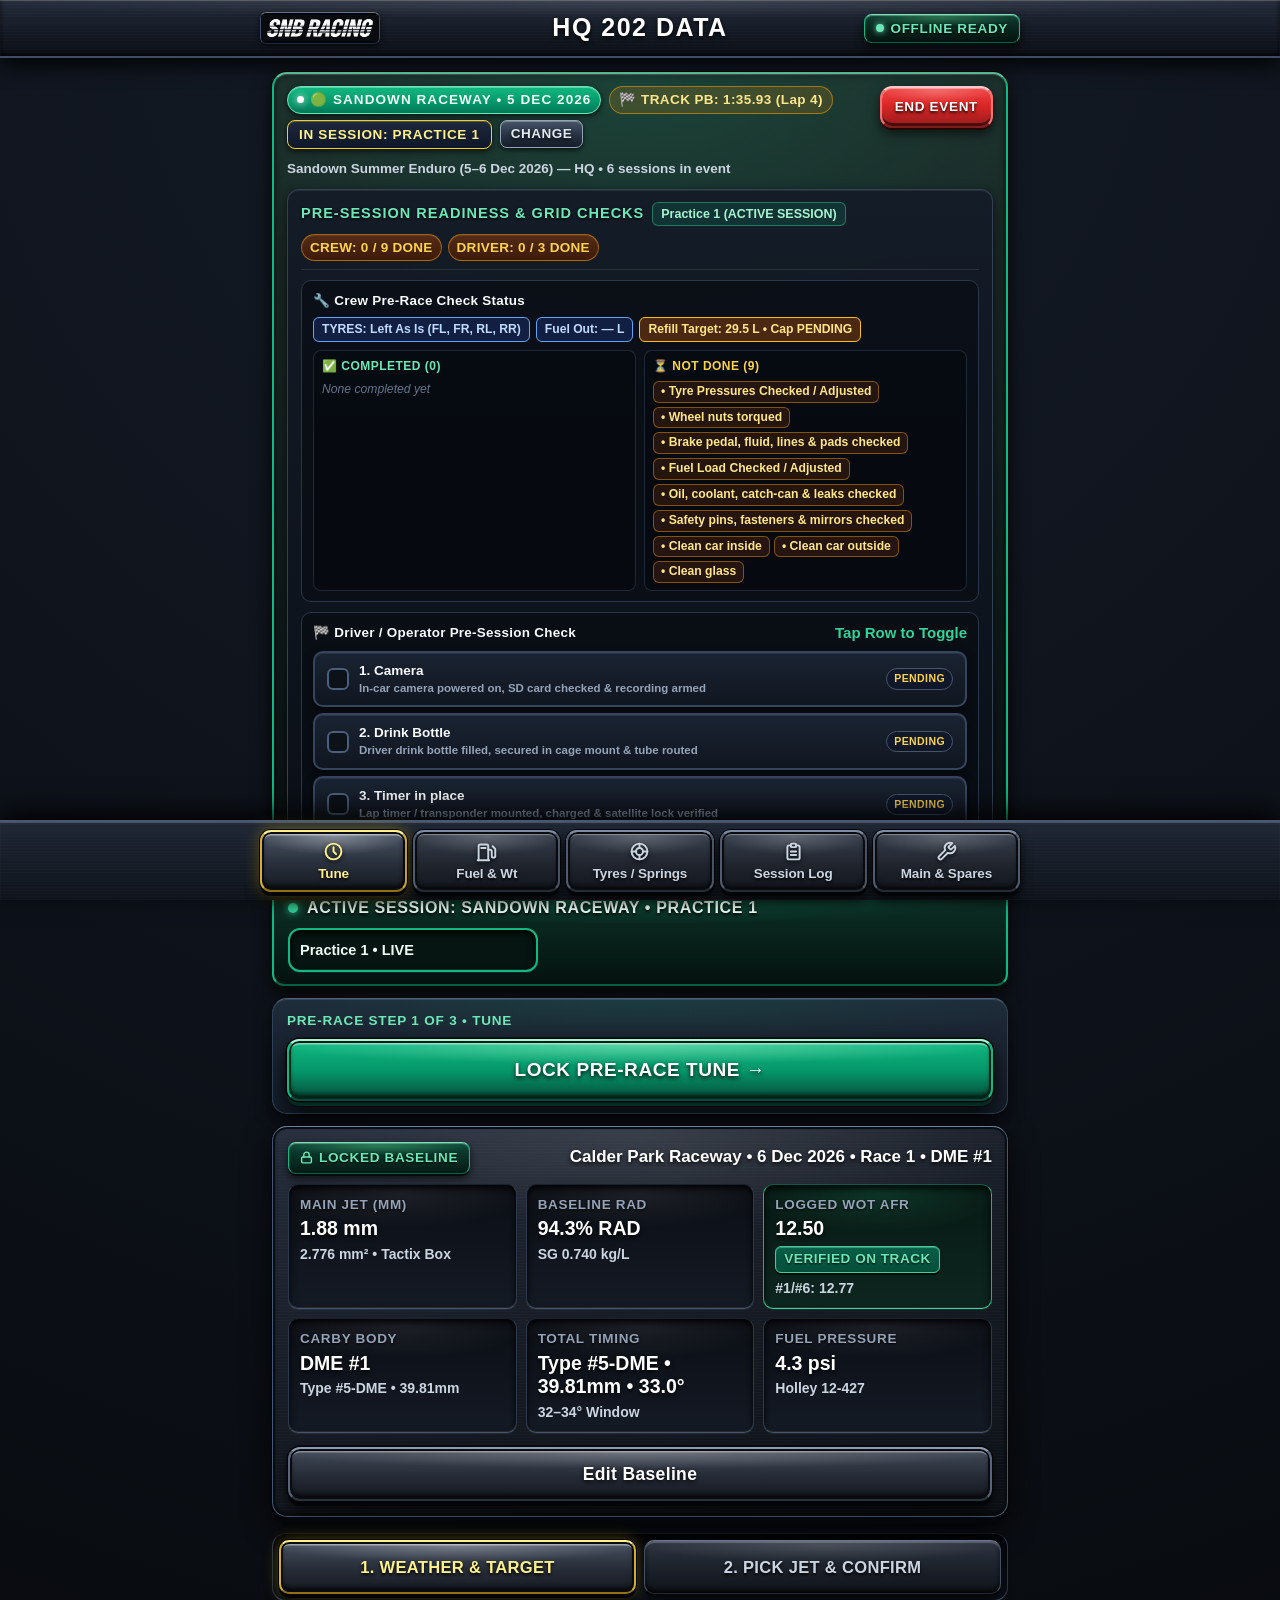
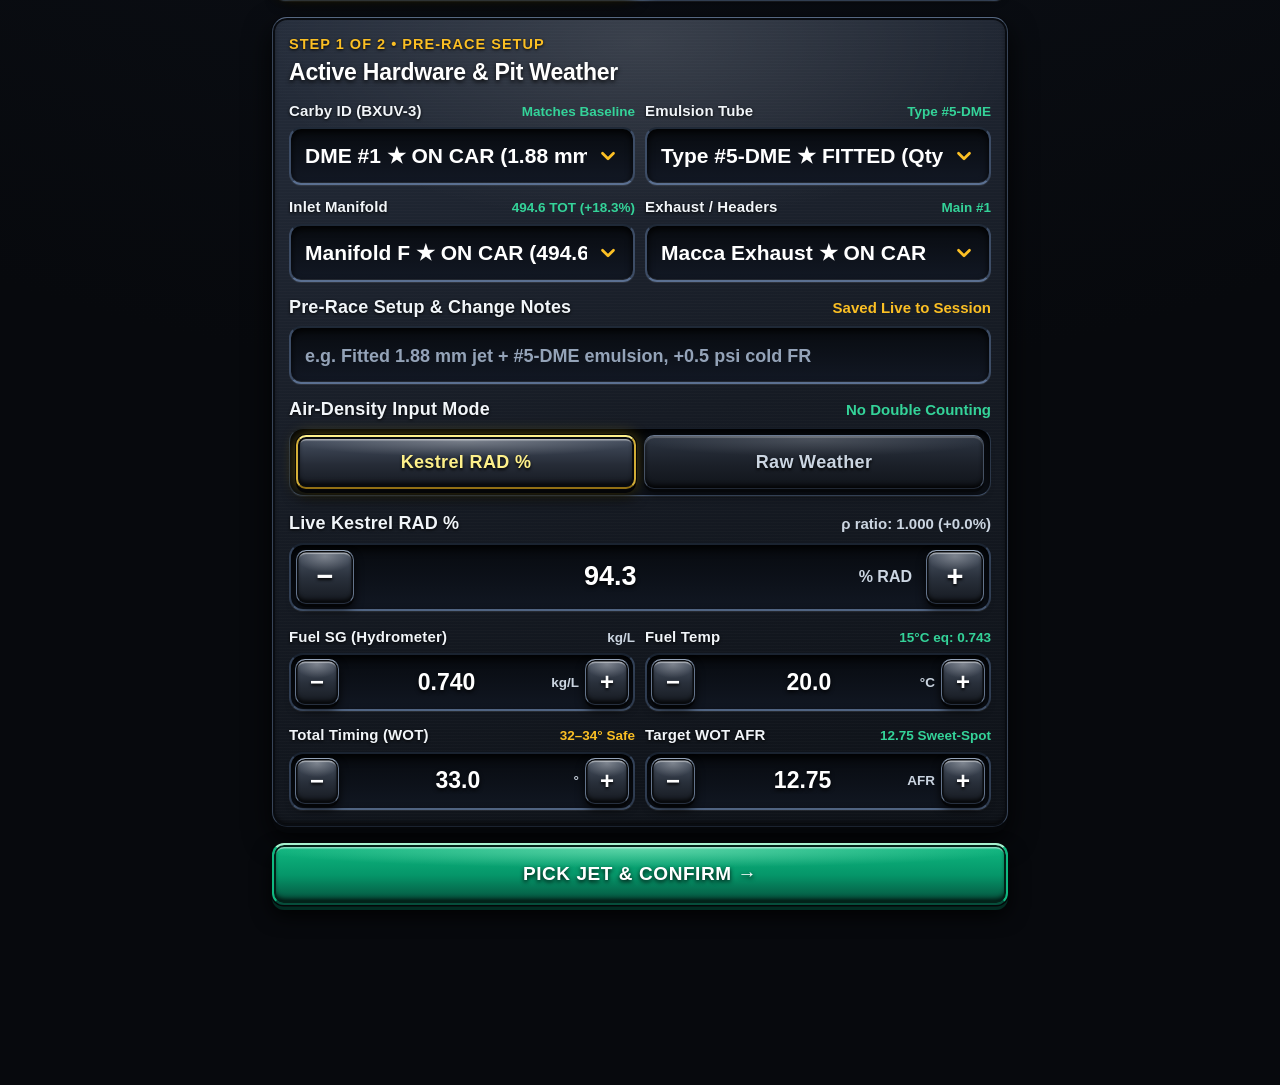
==== commit f5833a09: "Clean up Sandown event loader, un-run PENDING badges, clickable live sessions & auto-advance (v1.0.2" ====
--- a/index.html
+++ b/index.html
@@ -13,7 +13,7 @@
   <link rel="manifest" href="./manifest.json" />
   <link rel="apple-touch-icon" href="./apple-touch-icon.png" />
   <link rel="icon" type="image/png" sizes="192x192" href="./icon-192.png" />
-  <link rel="stylesheet" href="./styles.css?v=1.0.19" />
+  <link rel="stylesheet" href="./styles.css?v=1.0.24" />
 </head>
 <body>
   <!-- Sticky Pit-Lane Header -->
@@ -330,7 +330,6 @@
          TAB 1: TUNE (Step 1 -> Next -> Confirm)
          ========================================================= -->
     <section id="tab-calc" class="tab-panel active" aria-labelledby="navTabCalc">
-      <div id="calcActiveSessionContent" style="display: none;">
       <!-- ACTIVE SESSION BANNER & QUICK SESSION SWITCHER AT TOP OF TUNE TAB -->
       <div class="tune-active-session-banner" id="tuneActiveSessionBanner" role="region" aria-label="Active Session Banner">
         <div class="tune-active-session-left">
@@ -342,6 +341,7 @@
           <select id="selectSessionName" class="select-input tune-active-session-select" aria-label="Active Session Selector"></select>
         </div>
       </div>
+      <div id="calcActiveSessionContent" style="display: none;">
 
       <!-- TOP WORKFLOW ACTION BAR FOR TUNE (PRE-RACE TUNE -> POST-SESSION TUNE -> POST-SESSION FUEL & WEIGHT) -->
       <div class="top-workflow-action-card" id="tuneTopWorkflowCard">
@@ -1198,12 +1198,12 @@
         <div class="tyre-base-command-row" id="dryTargetPresetBar">
           <div class="tyre-preset-trio" role="group" aria-label="Dry Cold and Hot Target Presets">
             <button type="button" class="tyre-preset-pill active-preset" id="btnDryPreset_ai_antipush" data-dry-preset="ai_antipush" aria-pressed="true">
-              <span class="preset-pill-main">AI Anti-Push</span>
-              <span class="preset-pill-sub" id="subDryPresetAiAntiPush">40.0F / 43.0R Hot</span>
+              <span class="preset-pill-main">AI Ideal Anti-Push</span>
+              <span class="preset-pill-sub" id="subDryPresetAiAntiPush">40.0F / 43.0R</span>
             </button>
             <button type="button" class="tyre-preset-pill preset-greyed" id="btnDryPreset_classic_44" data-dry-preset="classic_44" aria-pressed="false">
-              <span class="preset-pill-main">Classic Square</span>
-              <span class="preset-pill-sub" id="subDryPresetClassic44">44.0F / 44.0R Hot</span>
+              <span class="preset-pill-main">Classic 44.0 Square</span>
+              <span class="preset-pill-sub" id="subDryPresetClassic44">44.0F / 44.0R</span>
             </button>
             <button type="button" class="tyre-preset-pill preset-greyed" id="btnDryPreset_track_learned" data-dry-preset="track_learned" aria-pressed="false">
               <span class="preset-pill-main">Track Learned</span>
@@ -1968,147 +1968,6 @@
         <button type="button" class="btn btn-locked-grey btn-stage-locked btn-full btn-cta-lg" id="btnCompleteSessionFromTyres" style="margin-top: 8px;" disabled>
           LOCK POST-SESSION TYRES &amp; COMPLETE SESSION
         </button>
-      </div>
-
-      <!-- Card 2: Inline Tyre Stock & Wear Manager (Compact Collapsible Accordion) -->
-      <div class="card" id="tyreStockManagerCard">
-        <div class="section-head tyre-stock-section-head">
-          <div>
-            <div class="section-eyebrow">KENDA KR15 INVENTORY &bull; 1.5 MM MIN LEGAL TREAD</div>
-            <h2 class="section-title">Tyre Stock &amp; Wear List</h2>
-          </div>
-          <div class="tyre-stock-head-actions">
-            <span class="locked-badge" id="tyreStockCountBadge">8 Tyres in Stock</span>
-            <button type="button" class="btn btn-confirm btn-xs" id="btnToggleAddTyreForm" aria-expanded="false">
-              + Add New Tyre
-            </button>
-          </div>
-        </div>
-
-        <!-- Collapsible + Add New Tyre Inline Panel -->
-        <div id="addTyreInlinePanel" class="card-elevated tyre-add-inline-panel" style="display: none; margin-bottom: 14px;">
-          <div class="section-eyebrow" style="margin-bottom: 8px;">Add New Kenda KR15 to Stock</div>
-
-          <!-- 2-Way Spec Toggle: Buffed Dry (KB) | Full-Tread Wet (KW) -->
-          <div class="field-group" style="margin-bottom: 10px;">
-            <div class="field-label-row">
-              <span class="field-label">Tyre Prep Spec</span>
-              <span class="field-hint emerald" id="newTyreSpecHint">Buffed Dry (KB) &bull; 5.0 mm</span>
-            </div>
-            <div class="seg-toggle" role="group" aria-label="New Tyre Spec">
-              <button type="button" class="seg-btn active" id="btnNewTyreSpecBuffed" data-new-tyre-spec="buffed">
-                Buffed Dry (KB)
-              </button>
-              <button type="button" class="seg-btn" id="btnNewTyreSpecWet" data-new-tyre-spec="wet">
-                Full-Tread Wet (KW)
-              </button>
-            </div>
-          </div>
-
-          <!-- Row 1 (2-col): Tyre ID / Stamp | Purchase Date -->
-          <div class="form-grid-2 compact-pair-grid" style="margin-bottom: 10px;">
-            <div class="field-group" style="margin-bottom: 0;">
-              <div class="field-label-row">
-                <label class="field-label" for="newTyreLabel">Tyre Code / Stamp</label>
-                <span class="field-hint">Auto-Suggested</span>
-              </div>
-              <input type="text" id="newTyreLabel" class="text-input" placeholder="e.g. KB5" autocomplete="off" />
-            </div>
-
-            <div class="field-group" style="margin-bottom: 0;">
-              <div class="field-label-row">
-                <label class="field-label" for="newTyreDate">Purchase Date</label>
-                <span class="field-hint">Batch Date</span>
-              </div>
-              <input type="date" id="newTyreDate" class="text-input" aria-label="New Tyre Purchase Date" />
-            </div>
-          </div>
-
-          <!-- Row 2 (2-col .compact-pair-grid): Starting Tread (mm) | Rubber Hardness (Shore A) -->
-          <div class="form-grid-2 compact-pair-grid" style="margin-bottom: 10px;">
-            <div class="field-group" style="margin-bottom: 0;">
-              <div class="field-label-row">
-                <label class="field-label" for="newTyreTread">Starting Tread (mm)</label>
-                <span class="field-hint emerald" id="newTyreTreadHint">Buffed = 5.0 mm</span>
-              </div>
-              <div class="num-stepper">
-                <button type="button" class="stepper-btn" data-stepper-target="newTyreTread" data-step="-0.1" aria-label="Decrease Starting Tread">&minus;</button>
-                <div class="num-input-wrap">
-                  <input type="number" id="newTyreTread" class="num-input" value="5.0" min="0.5" max="10.0" step="0.1" inputmode="decimal" />
-                  <span class="num-unit-badge">mm</span>
-                </div>
-                <button type="button" class="stepper-btn" data-stepper-target="newTyreTread" data-step="0.1" aria-label="Increase Starting Tread">+</button>
-              </div>
-            </div>
-
-            <div class="field-group" style="margin-bottom: 0;">
-              <div class="field-label-row">
-                <label class="field-label" for="newTyreHardness">Hardness (Shore A)</label>
-                <span class="field-hint amber">Durometer</span>
-              </div>
-              <div class="num-stepper">
-                <button type="button" class="stepper-btn" data-stepper-target="newTyreHardness" data-step="-1" aria-label="Decrease Starting Hardness">&minus;</button>
-                <div class="num-input-wrap">
-                  <input type="number" id="newTyreHardness" class="num-input" value="62" min="40" max="95" step="1" inputmode="numeric" />
-                  <span class="num-unit-badge">A</span>
-                </div>
-                <button type="button" class="stepper-btn" data-stepper-target="newTyreHardness" data-step="1" aria-label="Increase Starting Hardness">+</button>
-              </div>
-            </div>
-          </div>
-
-          <!-- Row 3: Prior Laps (0 if brand new) + full-width green ADD TYRE TO STOCK button -->
-          <div class="field-group" style="margin-bottom: 12px;">
-            <div class="field-label-row">
-              <label class="field-label" for="newTyreBaseLaps">Prior Laps (0 if brand new)</label>
-              <span class="field-hint">Added to logged laps</span>
-            </div>
-            <div class="num-stepper">
-              <button type="button" class="stepper-btn" data-stepper-target="newTyreBaseLaps" data-step="-1" aria-label="Decrease Prior Laps">&minus;</button>
-              <div class="num-input-wrap">
-                <input type="number" id="newTyreBaseLaps" class="num-input" value="0" min="0" max="500" step="1" inputmode="numeric" />
-                <span class="num-unit-badge">laps</span>
-              </div>
-              <button type="button" class="stepper-btn" data-stepper-target="newTyreBaseLaps" data-step="1" aria-label="Increase Prior Laps">+</button>
-            </div>
-          </div>
-
-          <button type="button" class="btn btn-confirm btn-full" id="btnAddTyreToStock">
-            ADD TYRE TO STOCK
-          </button>
-        </div>
-
-        <!-- Compact Filter Pills: All | Buffed (KB) | Wet (KW) -->
-        <div class="tyre-stock-filter-bar" role="group" aria-label="Filter Tyre Stock">
-          <button type="button" class="tyre-filter-pill active" data-tyre-stock-filter="all" id="btnFilterTyresAll">
-            All (<span id="countFilterAll">8</span>)
-          </button>
-          <button type="button" class="tyre-filter-pill" data-tyre-stock-filter="buffed" id="btnFilterTyresBuffed">
-            Buffed KB (<span id="countFilterBuffed">4</span>)
-          </button>
-          <button type="button" class="tyre-filter-pill" data-tyre-stock-filter="wet" id="btnFilterTyresWet">
-            Wet KW (<span id="countFilterWet">4</span>)
-          </button>
-        </div>
-
-        <!-- Dropdown Selector (#selectTyreStockItem) — renders ONLY the selected tyre's card/drawer underneath -->
-        <div class="field-group tyre-stock-select-group" style="margin-bottom: 12px;">
-          <div class="field-label-row">
-            <label class="field-label" for="selectTyreStockItem">Select Tyre to Inspect / Edit Wear &amp; Laps</label>
-            <span class="field-hint emerald" id="tyreStockSelectHint">Tap to switch tyre</span>
-          </div>
-          <select id="selectTyreStockItem" class="select-input" aria-label="Select Tyre from Stock to View or Edit"></select>
-        </div>
-
-        <!-- Single Selected Tyre Card / Drawer -->
-        <div id="tyreStockListContainer" class="tyre-stock-list"></div>
-
-        <!-- Export Tyre Stock CSV Footer Button -->
-        <div style="margin-top: 12px;">
-          <button type="button" class="btn btn-secondary btn-full" id="btnExportTyreStockCsv">
-            Export Tyre Stock CSV
-          </button>
-        </div>
       </div>
       </div>
     </section>
@@ -2172,11 +2031,14 @@
           >&#10005;</button>
         </div>
 
-        <div id="logToolbarActionsRow" class="form-grid-2 compact-pair-grid" style="margin-top: 8px;">
-          <button type="button" class="btn btn-confirm btn-full" id="btnLoadSandownHq" data-load-sandown-hq-dec2026="1">
+        <div id="logToolbarActionsRow" class="form-grid-2 compact-pair-grid log-toolbar-actions-row" style="margin-top: 8px;">
+          <button type="button" class="btn btn-confirm btn-full log-toolbar-equal-btn" id="btnLoadSandownHq" data-load-sandown-hq-dec2026="1">
             &#127937; Load Sandown HQ (5–6 Dec)
           </button>
-          <button type="button" class="btn btn-ai-dump-gold btn-full" id="btnOpenAiDataDump">
+          <button type="button" class="btn btn-confirm btn-full log-toolbar-equal-btn" id="btnOpenNewEvent" data-open-new-event="1" style="display: none;">
+            + NEW EVENT
+          </button>
+          <button type="button" class="btn btn-ai-dump-gold btn-full log-toolbar-equal-btn" id="btnOpenAiDataDump" data-ai-data-dump="1">
             &#128203; AI DATA DUMP (COPY FOR REVIEW)
           </button>
         </div>
@@ -2265,8 +2127,8 @@
     </section>
 
     <!-- =========================================================
-         TAB 5: MAIN & SPARES (5 TOP-LEVEL COLLAPSIBLE ACCORDION BARS)
-         1) NOTES | 2) MAINTENANCE | 3) CORNER WEIGHTS | 4) TRACK BENCHMARKS | 5) STOCK (12 Nested Hardware & Spares Sectors)
+         TAB 5: MAIN & SPARES (6 TOP-LEVEL COLLAPSIBLE ACCORDION BARS)
+         1) NOTES | 2) MAINTENANCE | 3) CORNER WEIGHTS | 4) TRACK BENCHMARKS | 5) TYRE STOCK & WEAR LIST | 6) STOCK (12 Nested Hardware & Spares Sectors)
          ========================================================= -->
     <section id="tab-fleet" class="tab-panel" aria-labelledby="navTabFleet">
       <!-- 1) NOTES (To Buy & To Do Live Checklists) (data-fleet-acc="notes") -->
@@ -2617,7 +2479,197 @@
         </div>
       </article>
 
-      <!-- 5) STOCK (Nested Hardware & Spares Inventory — 12 A-Z Sectors) (data-fleet-acc="stock") -->
+      <!-- 5) TYRE STOCK & WEAR LIST (data-fleet-acc="tyre_stock") -->
+      <article class="fleet-acc-card" id="tyreStockManagerCard" data-fleet-acc-card="tyre_stock">
+        <button
+          type="button"
+          class="fleet-acc-header"
+          data-fleet-acc="tyre_stock"
+          aria-expanded="false"
+          aria-controls="fleetAccBody_tyre_stock"
+        >
+          <div class="fleet-acc-left">
+            <div class="fleet-acc-title">TYRE STOCK &amp; WEAR LIST</div>
+            <div class="fleet-acc-sub">Kenda KR15 (205/65R15) Active Inventory (1.5mm Legal Min) &amp; Scrapped Tyres Archive</div>
+          </div>
+          <div class="fleet-acc-right">
+            <span class="fleet-acc-status-pill emerald" id="tyreStockCountBadge">12 KB &bull; 4 KW</span>
+            <span class="fleet-acc-count-pill" id="fleetTyreScrappedCountBadge">0 SCRAPPED</span>
+            <span class="fleet-acc-chevron" data-fleet-acc-chevron="tyre_stock" aria-hidden="true">&#9654;</span>
+          </div>
+        </button>
+
+        <div class="fleet-acc-body" id="fleetAccBody_tyre_stock" style="display: none;">
+          <!-- Top Bar: Filter Pills (All | Buffed (KB) | Wet (KW)) + compact gold-rimmed + Add Tyre button -->
+          <div class="tyre-stock-top-bar">
+            <div class="tyre-stock-filter-bar" role="group" aria-label="Filter Tyre Stock" style="margin-bottom: 0; flex: 1;">
+              <button type="button" class="tyre-filter-pill active" data-tyre-stock-filter="all" id="btnFilterTyresAll">
+                All (<span id="countFilterAll">16</span>)
+              </button>
+              <button type="button" class="tyre-filter-pill" data-tyre-stock-filter="buffed" id="btnFilterTyresBuffed">
+                Buffed (KB) (<span id="countFilterBuffed">12</span>)
+              </button>
+              <button type="button" class="tyre-filter-pill" data-tyre-stock-filter="wet" id="btnFilterTyresWet">
+                Wet (KW) (<span id="countFilterWet">4</span>)
+              </button>
+            </div>
+            <button type="button" class="btn btn-amber-outline btn-xs tyre-add-top-btn" id="btnToggleAddTyreForm" aria-expanded="false">
+              + Add Tyre
+            </button>
+          </div>
+
+          <!-- Collapsible + Add Tyre Inline Panel -->
+          <div id="addTyreInlinePanel" class="card-elevated tyre-add-inline-panel" style="display: none; margin-bottom: 14px;">
+            <div class="section-eyebrow" style="margin-bottom: 8px;">Add New Kenda KR15 to Stock</div>
+
+            <!-- 2-Way Spec Toggle: Buffed (KB) | Wet (KW) -->
+            <div class="field-group" style="margin-bottom: 10px;">
+              <div class="field-label-row">
+                <span class="field-label">Tyre Prep Spec</span>
+                <span class="field-hint emerald" id="newTyreSpecHint">Buffed (KB) &bull; 3.0 mm</span>
+              </div>
+              <div class="seg-toggle" role="group" aria-label="New Tyre Spec">
+                <button type="button" class="seg-btn active" id="btnNewTyreSpecBuffed" data-new-tyre-spec="buffed">
+                  Buffed (KB)
+                </button>
+                <button type="button" class="seg-btn" id="btnNewTyreSpecWet" data-new-tyre-spec="wet">
+                  Wet (KW)
+                </button>
+              </div>
+            </div>
+
+            <!-- Row 1 (2-col): Tyre ID / Stamp | Purchase Date -->
+            <div class="form-grid-2 compact-pair-grid" style="margin-bottom: 10px;">
+              <div class="field-group" style="margin-bottom: 0;">
+                <div class="field-label-row">
+                  <label class="field-label" for="newTyreLabel">Tyre Code / Stamp</label>
+                  <span class="field-hint" id="newTyreCodeHint">Auto-Suggested</span>
+                </div>
+                <input type="text" id="newTyreLabel" class="text-input" placeholder="e.g. KB13" autocomplete="off" />
+              </div>
+
+              <div class="field-group" style="margin-bottom: 0;">
+                <div class="field-label-row">
+                  <label class="field-label" for="newTyreDate">Purchase Date</label>
+                  <span class="field-hint">Batch Date</span>
+                </div>
+                <input type="date" id="newTyreDate" class="text-input" aria-label="New Tyre Purchase Date" />
+              </div>
+            </div>
+
+            <!-- Row 2 (2-col .compact-pair-grid): Starting Tread (mm) | Rubber Hardness (Shore A) -->
+            <div class="form-grid-2 compact-pair-grid" style="margin-bottom: 10px;">
+              <div class="field-group" style="margin-bottom: 0;">
+                <div class="field-label-row">
+                  <label class="field-label" for="newTyreTread">Starting Tread (mm)</label>
+                  <span class="field-hint emerald" id="newTyreTreadHint">3.0mm Buffed</span>
+                </div>
+                <div class="num-stepper">
+                  <button type="button" class="stepper-btn" data-stepper-target="newTyreTread" data-step="-0.1" aria-label="Decrease Starting Tread">&minus;</button>
+                  <div class="num-input-wrap">
+                    <input type="number" id="newTyreTread" class="num-input" value="3.0" placeholder="&mdash;" min="0.5" max="10.0" step="0.1" inputmode="decimal" />
+                    <span class="num-unit-badge">mm</span>
+                  </div>
+                  <button type="button" class="stepper-btn" data-stepper-target="newTyreTread" data-step="0.1" aria-label="Increase Starting Tread">+</button>
+                </div>
+              </div>
+
+              <div class="field-group" style="margin-bottom: 0;">
+                <div class="field-label-row">
+                  <label class="field-label" for="newTyreHardness">Hardness (Shore A)</label>
+                  <span class="field-hint amber">Durometer</span>
+                </div>
+                <div class="num-stepper">
+                  <button type="button" class="stepper-btn" data-stepper-target="newTyreHardness" data-step="-1" aria-label="Decrease Starting Hardness">&minus;</button>
+                  <div class="num-input-wrap">
+                    <input type="number" id="newTyreHardness" class="num-input" value="62" placeholder="&mdash;" min="40" max="95" step="1" inputmode="numeric" />
+                    <span class="num-unit-badge">A</span>
+                  </div>
+                  <button type="button" class="stepper-btn" data-stepper-target="newTyreHardness" data-step="1" aria-label="Increase Starting Hardness">+</button>
+                </div>
+              </div>
+            </div>
+
+            <!-- Row 3: Prior Laps (0 if brand new) + Notes -->
+            <div class="form-grid-2 compact-pair-grid" style="margin-bottom: 12px;">
+              <div class="field-group" style="margin-bottom: 0;">
+                <div class="field-label-row">
+                  <label class="field-label" for="newTyreBaseLaps">Prior Laps (0 if new)</label>
+                  <span class="field-hint">Base Laps</span>
+                </div>
+                <div class="num-stepper">
+                  <button type="button" class="stepper-btn" data-stepper-target="newTyreBaseLaps" data-step="-1" aria-label="Decrease Prior Laps">&minus;</button>
+                  <div class="num-input-wrap">
+                    <input type="number" id="newTyreBaseLaps" class="num-input" value="0" min="0" max="500" step="1" inputmode="numeric" />
+                    <span class="num-unit-badge">laps</span>
+                  </div>
+                  <button type="button" class="stepper-btn" data-stepper-target="newTyreBaseLaps" data-step="1" aria-label="Increase Prior Laps">+</button>
+                </div>
+              </div>
+
+              <div class="field-group" style="margin-bottom: 0;">
+                <div class="field-label-row">
+                  <label class="field-label" for="newTyreNotes">Tyre Notes (Optional)</label>
+                  <span class="field-hint">Set / Rim</span>
+                </div>
+                <input type="text" id="newTyreNotes" class="text-input" placeholder="e.g. Matched 68A set / TCM rim" autocomplete="off" />
+              </div>
+            </div>
+
+            <button type="button" class="btn btn-confirm btn-full" id="btnAddTyreToStock">
+              ADD TYRE TO STOCK
+            </button>
+          </div>
+
+          <!-- Dropdown Selector (#selectTyreStockItem) — renders ONLY the selected tyre's full unclipped edit panel directly below -->
+          <div class="field-group tyre-stock-select-group" style="margin-bottom: 12px;">
+            <div class="field-label-row">
+              <label class="field-label" for="selectTyreStockItem">Select Active Tyre to Inspect / Edit Wear, Hardness &amp; Laps</label>
+              <span class="field-hint emerald" id="tyreStockSelectHint">Tap to switch tyre</span>
+            </div>
+            <select id="selectTyreStockItem" class="select-input" aria-label="Select Tyre from Stock to View or Edit"></select>
+          </div>
+
+          <!-- Single Selected Active Tyre Full Unclipped Edit Panel -->
+          <div id="tyreStockListContainer" class="tyre-stock-list"></div>
+
+          <!-- Dedicated SCRAPPED TYRES ARCHIVE (LIFETIME DATA) Sub-Section -->
+          <div class="scrapped-tyres-archive-panel" id="scrappedTyresArchivePanel" style="margin-top: 14px;">
+            <button
+              type="button"
+              class="scrapped-archive-header"
+              id="btnToggleScrappedTyresArchive"
+              data-toggle-scrapped-archive="1"
+              aria-expanded="false"
+              aria-controls="scrappedTyresArchiveBody"
+            >
+              <div class="scrapped-archive-head-left">
+                <div class="section-eyebrow" style="margin-bottom: 2px;">SCRAPPED TYRES ARCHIVE (LIFETIME DATA)</div>
+                <div class="scrapped-archive-title">Scrapped Tyres Archive</div>
+              </div>
+              <div class="scrapped-archive-head-right">
+                <span class="fleet-acc-status-pill amber mono" id="scrappedTyresCountBadge">0 SCRAPPED</span>
+                <span class="fleet-acc-chevron" id="scrappedTyresArchiveChevron" aria-hidden="true">&#9654;</span>
+              </div>
+            </button>
+
+            <div class="scrapped-archive-lifetime-strip mono" id="scrappedTyresLifetimeStrip" style="display: none;"></div>
+
+            <div class="scrapped-archive-body" id="scrappedTyresArchiveBody" style="display: none;">
+              <div id="scrappedTyresArchiveList" class="scrapped-tyres-list"></div>
+            </div>
+          </div>
+
+          <!-- Export Tyre Stock CSV Footer Button -->
+          <div style="margin-top: 12px;">
+            <button type="button" class="btn btn-secondary btn-full" id="btnExportTyreStockCsv">
+              Export Tyre Stock CSV
+            </button>
+          </div>
+        </div>
+      </article>
+
+      <!-- 6) STOCK (Nested Hardware & Spares Inventory — 12 A-Z Sectors) (data-fleet-acc="stock") -->
       <article class="fleet-acc-card" id="stockFleetCard" data-fleet-acc-card="stock">
         <button
           type="button"
@@ -5945,6 +5997,6 @@
   <!-- Toast Banner -->
   <div id="pitToast" class="pit-toast" role="status" aria-live="polite"></div>
 
-  <script src="./app.js?v=1.0.19"></script>
+  <script src="./app.js?v=1.0.24"></script>
 </body>
 </html>
--- a/styles.css
+++ b/styles.css
@@ -3209,6 +3209,185 @@
   align-items: end;
 }
 
+.tyre-stock-top-bar {
+  display: flex;
+  flex-wrap: wrap;
+  align-items: center;
+  justify-content: space-between;
+  gap: 8px;
+  margin-bottom: 12px;
+}
+
+.tyre-add-top-btn {
+  min-height: 40px;
+  padding: 6px 12px;
+  font-size: 13.5px;
+  font-weight: 900;
+  white-space: nowrap;
+  flex-shrink: 0;
+}
+
+.tyre-scrap-action-box {
+  margin-top: 2px;
+  padding: 10px;
+  border-radius: 10px;
+  background: linear-gradient(180deg, rgba(24, 15, 15, 0.78) 0%, rgba(14, 9, 10, 0.92) 100%);
+  border: 1px solid rgba(239, 68, 68, 0.35);
+  display: flex;
+  flex-direction: column;
+  gap: 8px;
+}
+
+.tyre-scrap-controls-row {
+  display: grid;
+  grid-template-columns: minmax(0, 1.35fr) minmax(132px, 1fr);
+  gap: 8px;
+  align-items: stretch;
+}
+
+@media (max-width: 460px) {
+  .tyre-scrap-controls-row {
+    grid-template-columns: 1fr;
+  }
+}
+
+.btn-scrap-tyre {
+  min-height: 46px;
+  padding: 8px 12px;
+  font-size: 14px;
+  font-weight: 900;
+  letter-spacing: 0.03em;
+  border-radius: 10px;
+  background:
+    radial-gradient(ellipse 75% 45% at 50% 10%, rgba(251, 191, 36, 0.25) 0%, transparent 70%),
+    linear-gradient(180deg, #5C280C 0%, #3B1606 58%, #220B03 100%);
+  border: 1.5px solid #F59E0B;
+  border-top-color: #FDE047;
+  border-bottom-color: #9A3412;
+  color: #FDE68A;
+  box-shadow:
+    0 3px 0 #0A0402,
+    0 5px 10px rgba(0, 0, 0, 0.75),
+    inset 0 1px 1px rgba(255, 255, 255, 0.28);
+  cursor: pointer;
+  white-space: nowrap;
+}
+
+.btn-scrap-tyre.confirming {
+  background:
+    radial-gradient(ellipse 75% 45% at 50% 10%, rgba(254, 202, 202, 0.32) 0%, transparent 70%),
+    linear-gradient(180deg, #B91C1C 0%, #7F1D1D 58%, #450A0A 100%);
+  border-color: #EF4444;
+  border-top-color: #FCA5A5;
+  border-bottom-color: #7F1D1D;
+  color: #FFFFFF;
+}
+
+.scrapped-tyres-archive-panel {
+  border-radius: var(--radius-md);
+  background:
+    radial-gradient(ellipse 80% 40% at 50% 5%, rgba(255, 255, 255, 0.06) 0%, transparent 70%),
+    linear-gradient(180deg, #171E2A 0%, #0D121A 100%);
+  border: 1.5px solid #334155;
+  border-top-color: #475569;
+  border-bottom-color: #1E293B;
+  box-shadow:
+    0 3px 8px rgba(0, 0, 0, 0.7),
+    inset 0 1px 0 rgba(255, 255, 255, 0.12);
+  overflow: hidden;
+}
+
+.scrapped-archive-header {
+  width: 100%;
+  display: flex;
+  align-items: center;
+  justify-content: space-between;
+  gap: 10px;
+  padding: 10px 12px;
+  background: transparent;
+  border: none;
+  color: #FFFFFF;
+  text-align: left;
+  cursor: pointer;
+}
+
+.scrapped-archive-title {
+  font-size: 16.5px;
+  font-weight: 900;
+  color: #F8FAFC;
+  line-height: 1.2;
+}
+
+.scrapped-archive-head-right {
+  display: inline-flex;
+  align-items: center;
+  gap: 8px;
+  flex-shrink: 0;
+}
+
+.scrapped-archive-lifetime-strip {
+  padding: 7px 12px;
+  background: rgba(10, 14, 21, 0.88);
+  border-top: 1px solid rgba(71, 85, 105, 0.45);
+  font-size: 13.5px;
+  font-weight: 800;
+  color: #FDE68A;
+  line-height: 1.35;
+}
+
+.scrapped-archive-body {
+  padding: 10px 12px 12px;
+  border-top: 1px solid rgba(71, 85, 105, 0.45);
+  background: rgba(7, 10, 15, 0.78);
+}
+
+.scrapped-tyres-list {
+  display: flex;
+  flex-direction: column;
+  gap: 8px;
+}
+
+.scrapped-tyre-row {
+  border-radius: 9px;
+  background: linear-gradient(180deg, #161D28 0%, #0E131B 100%);
+  border: 1px solid #2E3B4E;
+  overflow: hidden;
+}
+
+.scrapped-tyre-summary-btn {
+  width: 100%;
+  display: flex;
+  align-items: center;
+  justify-content: space-between;
+  gap: 8px;
+  padding: 9px 11px;
+  background: transparent;
+  border: none;
+  color: #E2E8F0;
+  font-size: 13.5px;
+  font-weight: 800;
+  text-align: left;
+  cursor: pointer;
+}
+
+.scrapped-tyre-detail {
+  padding: 10px 11px;
+  border-top: 1px solid rgba(71, 85, 105, 0.4);
+  background: rgba(6, 9, 13, 0.85);
+  display: flex;
+  flex-direction: column;
+  gap: 8px;
+  font-size: 13.5px;
+  color: #CBD5E1;
+}
+
+.scrapped-tyre-actions {
+  display: flex;
+  align-items: center;
+  justify-content: space-between;
+  gap: 8px;
+}
+
 /* ============================================================================
    SLIM SESSION LOG 2-ROW SEARCH PANEL & BOTTOM COLLAPSIBLE BACKUP DRAWER
    ============================================================================ */
@@ -4598,11 +4777,12 @@
 }
 
 .preset-pill-main {
-  font-size: 13.5px;
+  font-size: 13px;
   font-weight: 900;
   letter-spacing: 0.01em;
   line-height: 1.15;
-  white-space: nowrap;
+  white-space: normal;
+  word-break: break-word;
 }
 
 .preset-pill-sub {
@@ -9303,8 +9483,10 @@
   cursor: pointer;
 }
 
-.session-compact-row.is-live-clickable:hover {
+.session-compact-row.is-live-clickable:hover,
+.session-compact-row.is-live-clickable:focus-visible {
   border-color: #34D399;
+  outline: none;
 }
 
 .session-row-chevron-btn {
@@ -9618,3 +9800,70 @@
 .mech-countdown-tap-icon {
   font-size: 1.25rem;
 }
+
+/* =========================================================
+   SESSION LOG TOP 2-BUTTON TOOLBAR EQUAL HEIGHT & SET LIVE BUTTON
+   ========================================================= */
+#logToolbarActionsRow,
+.log-toolbar-actions-row {
+  display: grid !important;
+  grid-template-columns: repeat(2, minmax(0, 1fr)) !important;
+  align-items: stretch !important;
+  gap: 10px !important;
+}
+
+#btnOpenNewEvent,
+#btnLoadSandownHq,
+#btnOpenAiDataDump,
+#btnAiDataDump,
+.log-toolbar-equal-btn {
+  width: 100%;
+  height: 100%;
+  min-height: 58px;
+  display: flex;
+  align-items: center;
+  justify-content: center;
+  text-align: center;
+  box-sizing: border-box;
+  margin: 0;
+}
+
+.btn-event-set-live {
+  display: inline-flex;
+  align-items: center;
+  justify-content: center;
+  gap: 4px;
+  min-height: 36px;
+  height: 36px;
+  padding: 4px 10px;
+  border-radius: 8px;
+  background:
+    radial-gradient(ellipse 80% 50% at 50% 10%, rgba(255, 255, 255, 0.28) 0%, transparent 70%),
+    linear-gradient(180deg, #10B981 0%, #059669 55%, #047857 100%);
+  border: 1.5px solid #6EE7B7;
+  border-top-color: #A7F3D0;
+  border-bottom-color: #064E3B;
+  color: #ECFDF5;
+  font-size: 12.5px;
+  font-weight: 900;
+  letter-spacing: 0.05em;
+  text-transform: uppercase;
+  white-space: nowrap;
+  cursor: pointer;
+  flex-shrink: 0;
+  text-shadow: 0 1px 2px rgba(0, 0, 0, 0.85);
+  box-shadow:
+    0 2px 0 #022C22,
+    0 4px 10px rgba(0, 0, 0, 0.65),
+    inset 0 1px 0 rgba(255, 255, 255, 0.35);
+  transition: transform 0.08s ease, filter 0.12s ease;
+}
+
+.btn-event-set-live:hover {
+  filter: brightness(1.08);
+}
+
+.btn-event-set-live:active {
+  transform: translateY(1px);
+}
+
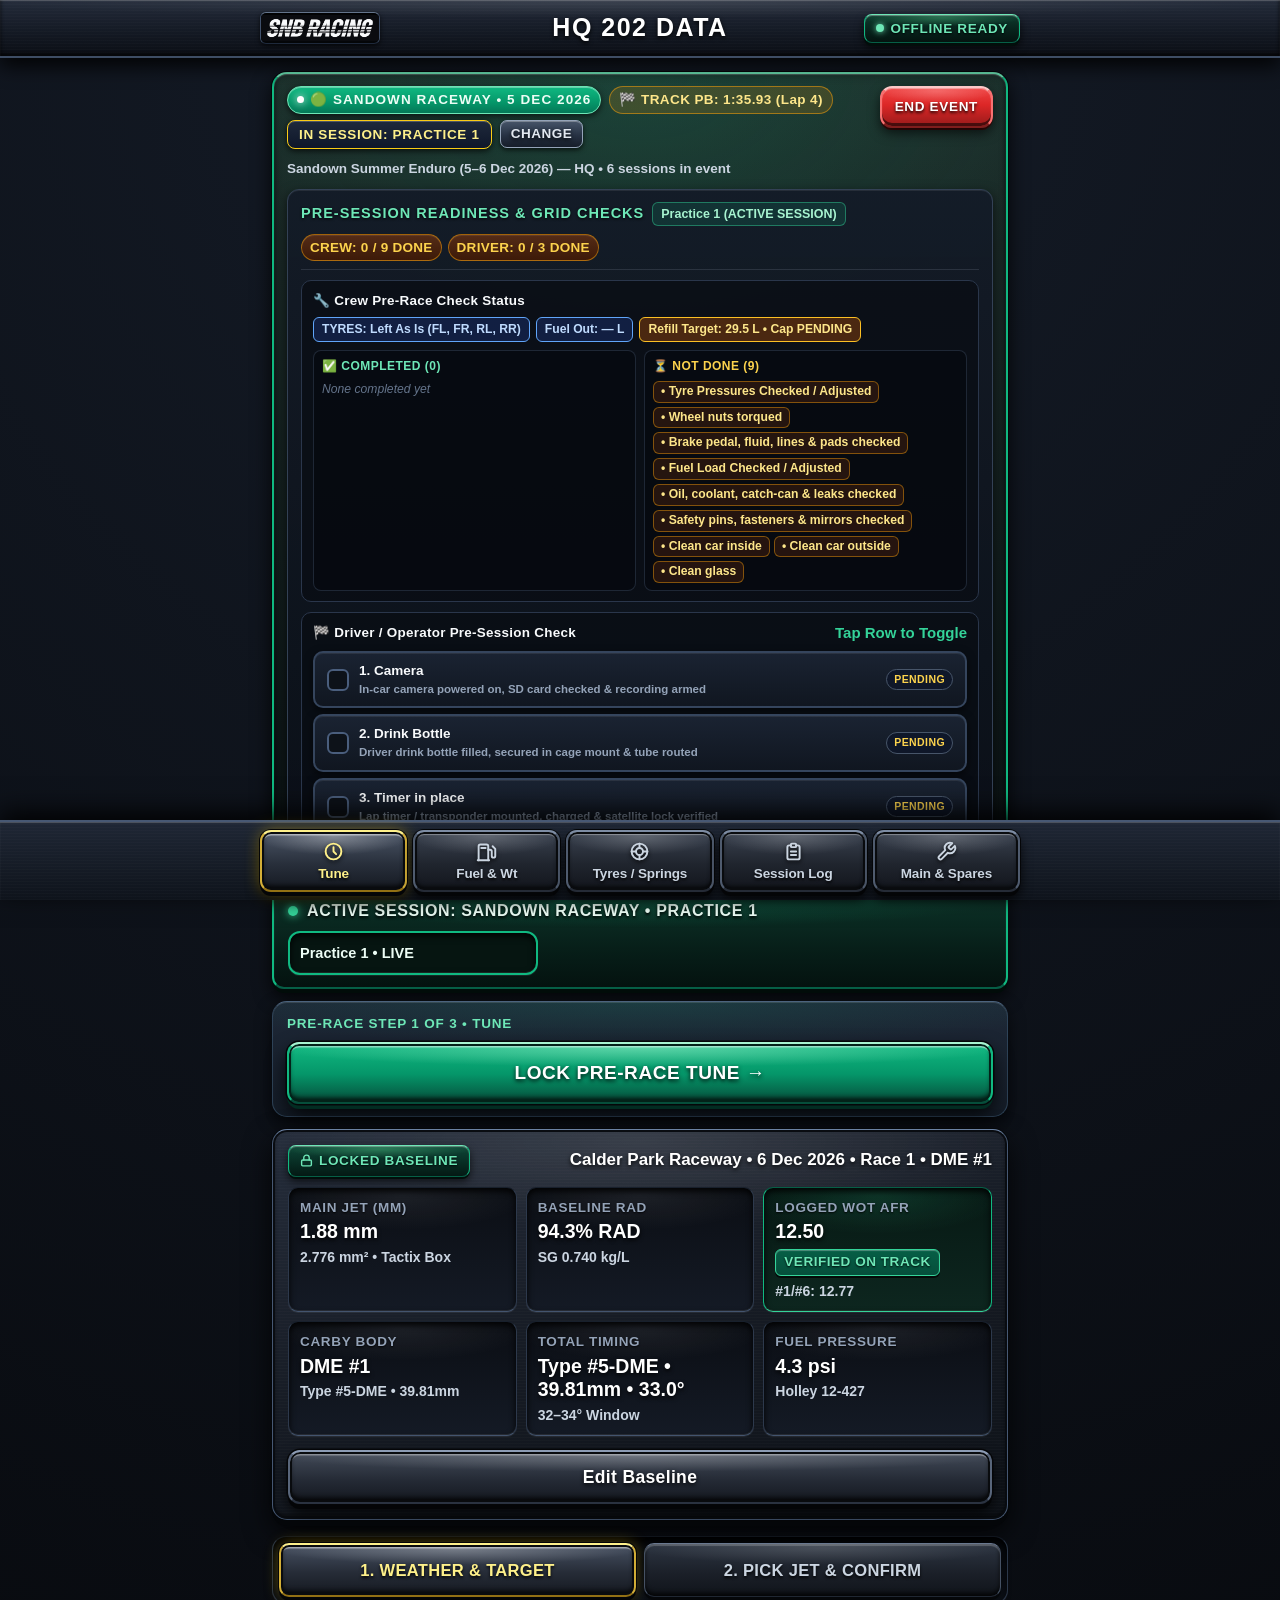
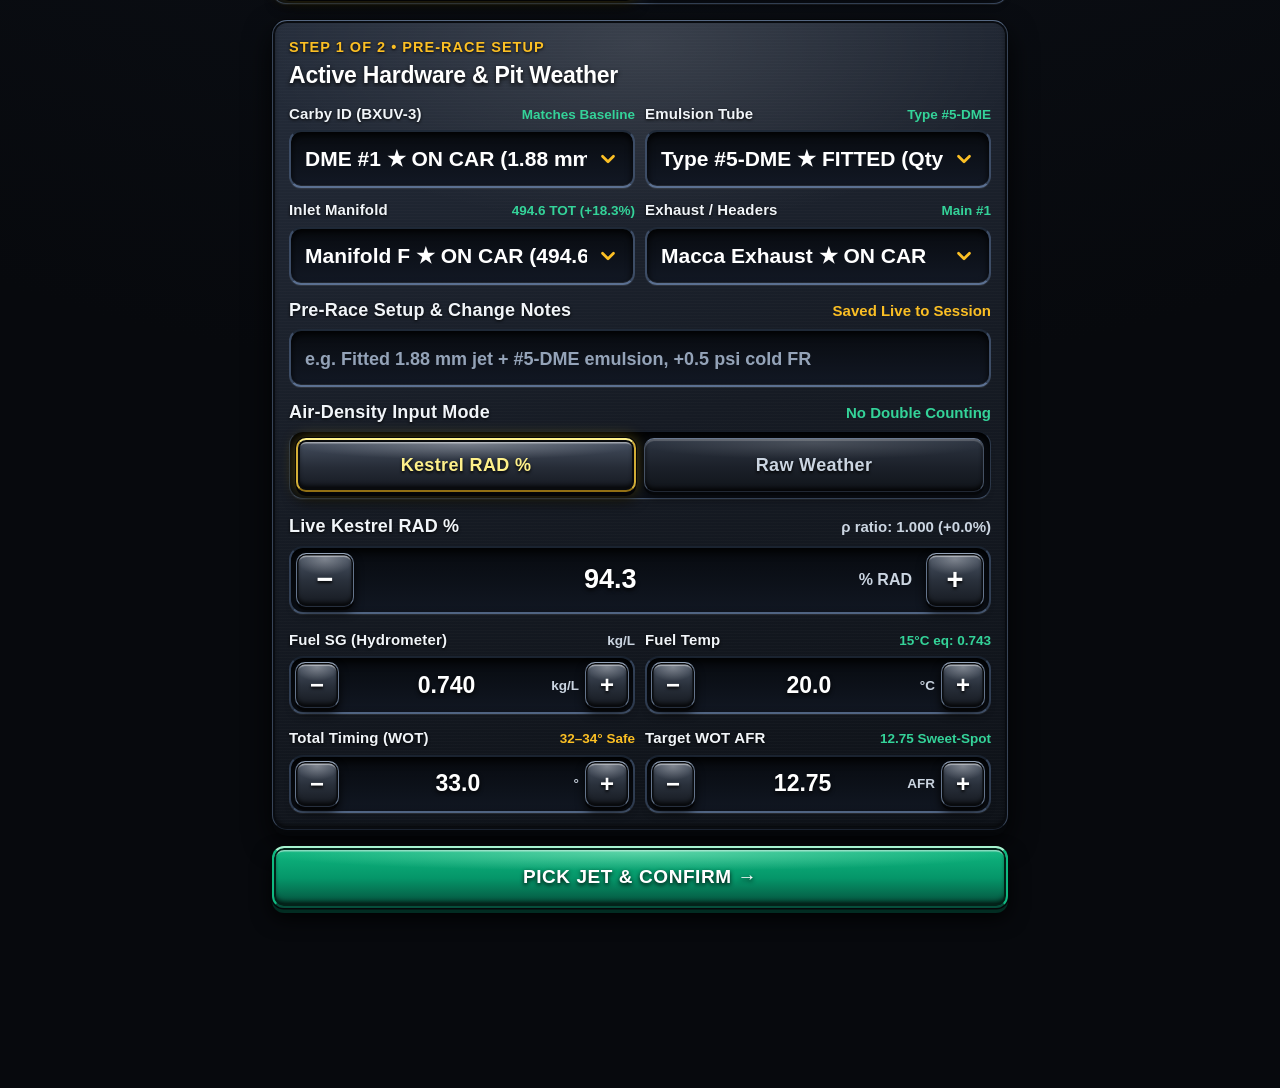
==== commit 2f5c86a2: "Shorten mechanic.html checklist subtitles, trim drawer filler text & improve pit-lane spacing (v1.0." ====
--- a/index.html
+++ b/index.html
@@ -13,7 +13,7 @@
   <link rel="manifest" href="./manifest.json" />
   <link rel="apple-touch-icon" href="./apple-touch-icon.png" />
   <link rel="icon" type="image/png" sizes="192x192" href="./icon-192.png" />
-  <link rel="stylesheet" href="./styles.css?v=1.0.24" />
+  <link rel="stylesheet" href="./styles.css?v=1.0.25" />
 </head>
 <body>
   <!-- Sticky Pit-Lane Header -->
@@ -5997,6 +5997,6 @@
   <!-- Toast Banner -->
   <div id="pitToast" class="pit-toast" role="status" aria-live="polite"></div>
 
-  <script src="./app.js?v=1.0.24"></script>
+  <script src="./app.js?v=1.0.25"></script>
 </body>
 </html>
--- a/styles.css
+++ b/styles.css
@@ -8273,20 +8273,20 @@
 .crew-check-row,
 .mech-check-row {
   width: 100%;
-  padding: 10px 12px;
+  padding: 12px 14px;
   min-height: unset;
   height: auto;
   border-radius: 10px;
   background: linear-gradient(180deg, #1A2332 0%, #101620 100%);
   border: 2px solid #35455D;
-  color: #F8FAFC;
+  color: #FFFFFF;
   font-family: inherit;
   text-align: left;
   cursor: pointer;
   display: flex;
   align-items: center;
   justify-content: space-between;
-  gap: 10px;
+  gap: 12px;
   transition: border-color 0.15s ease, background 0.15s ease, box-shadow 0.15s ease;
 }
 
@@ -8304,13 +8304,13 @@
 
 .crew-check-box {
   flex-shrink: 0;
-  width: 22px;
-  height: 22px;
+  width: 24px;
+  height: 24px;
   border-radius: 6px;
   display: inline-flex;
   align-items: center;
   justify-content: center;
-  font-size: 13px;
+  font-size: 13.5px;
   font-weight: 900;
   color: transparent;
   background: #0D1219;
@@ -8329,21 +8329,21 @@
   min-width: 0;
   display: flex;
   flex-direction: column;
-  gap: 2px;
+  gap: 3px;
 }
 
 .crew-check-title {
-  font-size: 13.5px;
-  font-weight: 900;
-  line-height: 1.2;
-  color: #F8FAFC;
+  font-size: 14.5px;
+  font-weight: 900;
+  line-height: 1.22;
+  color: #FFFFFF;
 }
 
 .crew-check-sub {
-  font-size: 11.5px;
+  font-size: 12.5px;
   font-weight: 700;
-  color: #94A3B8;
-  line-height: 1.25;
+  color: #CBD5E1;
+  line-height: 1.28;
   white-space: nowrap;
   overflow: hidden;
   text-overflow: ellipsis;
@@ -8351,12 +8351,12 @@
 
 .crew-check-status {
   flex-shrink: 0;
-  padding: 2px 7px;
+  padding: 3px 8px;
   border-radius: 999px;
-  font-size: 10.5px;
+  font-size: 11px;
   font-weight: 900;
   letter-spacing: 0.04em;
-  background: rgba(15, 23, 42, 0.8);
+  background: rgba(15, 23, 42, 0.85);
   border: 1px solid #475569;
   color: #FCD34D;
 }
@@ -8392,7 +8392,7 @@
    ============================================================================ */
 .crew-tyre-action-card {
   margin-bottom: 14px;
-  padding: 12px;
+  padding: 14px;
   border-radius: 11px;
   background: linear-gradient(180deg, #161F2D 0%, #0E141E 100%);
   border: 1.5px solid #35455D;
@@ -8404,13 +8404,13 @@
   justify-content: space-between;
   gap: 10px;
   flex-wrap: wrap;
-  margin-bottom: 8px;
+  margin-bottom: 10px;
 }
 
 .crew-tyre-action-title {
-  font-size: 0.96rem;
-  font-weight: 900;
-  color: #F8FAFC;
+  font-size: 0.98rem;
+  font-weight: 900;
+  color: #FFFFFF;
   line-height: 1.25;
 }
 
@@ -8458,32 +8458,32 @@
 }
 
 .crew-tyre-action-corner {
-  padding: 9px 10px;
+  padding: 10px 12px;
   border-radius: 9px;
   background: rgba(11, 15, 22, 0.78);
   border: 1px solid #2D3B4F;
   display: flex;
   flex-direction: column;
-  gap: 6px;
+  gap: 8px;
 }
 
 .crew-tyre-action-corner-label {
-  font-size: 0.82rem;
+  font-size: 0.84rem;
   font-weight: 900;
   letter-spacing: 0.04em;
-  color: #CBD5E1;
+  color: #F1F5F9;
 }
 
 .crew-tyre-action-seg {
   display: grid;
   grid-template-columns: repeat(3, minmax(0, 1fr));
-  gap: 5px;
+  gap: 6px;
 }
 
 .crew-tyre-action-seg .seg-btn {
   min-height: 40px;
   padding: 6px 4px;
-  font-size: 0.78rem;
+  font-size: 0.8rem;
   font-weight: 900;
   white-space: nowrap;
 }
@@ -8498,7 +8498,7 @@
   border-radius: 11px;
   background: linear-gradient(180deg, #1A2332 0%, #101620 100%);
   border: 2px solid #35455D;
-  color: #F8FAFC;
+  color: #FFFFFF;
   overflow: hidden;
   transition: border-color 0.15s ease, background 0.15s ease, box-shadow 0.15s ease;
 }
@@ -8513,7 +8513,7 @@
   display: flex;
   align-items: stretch;
   width: 100%;
-  min-height: 62px;
+  min-height: 64px;
 }
 
 .crew-check-box-btn {
@@ -8565,29 +8565,29 @@
 
 .crew-drawer-chevron {
   font-size: 0.85rem;
-  color: #94A3B8;
+  color: #CBD5E1;
   transition: transform 0.15s ease;
 }
 
 .crew-task-drawer-body {
-  padding: 12px 14px 14px;
-  border-top: 1px solid rgba(148, 163, 184, 0.2);
-  background: rgba(10, 14, 21, 0.78);
+  padding: 14px;
+  border-top: 1px solid rgba(148, 163, 184, 0.22);
+  background: rgba(10, 14, 21, 0.82);
 }
 
 .crew-drawer-toolbar {
   display: flex;
   align-items: center;
   justify-content: space-between;
-  gap: 8px;
+  gap: 10px;
   flex-wrap: wrap;
-  margin-bottom: 10px;
+  margin-bottom: 12px;
 }
 
 .crew-drawer-hint {
-  font-size: 0.82rem;
+  font-size: 0.84rem;
   font-weight: 700;
-  color: #CBD5E1;
+  color: #F1F5F9;
 }
 
 .crew-tyre-drawer-grid {
@@ -8603,7 +8603,7 @@
 }
 
 .crew-tyre-drawer-corner {
-  padding: 10px;
+  padding: 12px;
   border-radius: 9px;
   background: rgba(15, 21, 31, 0.92);
   border: 1px solid #2D3B4F;
@@ -8615,7 +8615,7 @@
 .crew-tyre-drawer-corner-top {
   display: flex;
   flex-direction: column;
-  gap: 6px;
+  gap: 8px;
 }
 
 .crew-conditional-input-row {
@@ -8623,12 +8623,12 @@
   align-items: center;
   justify-content: space-between;
   gap: 10px;
-  padding-top: 6px;
+  padding-top: 8px;
   border-top: 1px dashed rgba(148, 163, 184, 0.25);
 }
 
 .crew-conditional-label {
-  font-size: 0.82rem;
+  font-size: 0.85rem;
   font-weight: 900;
   color: #FCD34D;
   white-space: nowrap;
@@ -8648,13 +8648,13 @@
 .crew-fuel-drawer-inner {
   display: flex;
   flex-direction: column;
-  gap: 12px;
+  gap: 14px;
 }
 
 .crew-fuel-action-row {
   display: flex;
   flex-direction: column;
-  gap: 6px;
+  gap: 8px;
 }
 
 .crew-fuel-mode-header-row {
@@ -8691,8 +8691,8 @@
 .crew-fuel-conditional-grid {
   display: grid;
   grid-template-columns: repeat(2, minmax(0, 1fr));
-  gap: 10px;
-  padding-top: 8px;
+  gap: 12px;
+  padding-top: 10px;
   border-top: 1px dashed rgba(148, 163, 184, 0.25);
 }
 
@@ -8717,7 +8717,7 @@
   flex-direction: column;
   align-items: center;
   text-align: center;
-  gap: 4px;
+  gap: 6px;
 }
 
 .crew-next-fuel-pour-box.is-over-tank {
@@ -8730,10 +8730,10 @@
 }
 
 .crew-next-fuel-pour-eyebrow {
-  font-size: 0.82rem;
+  font-size: 0.85rem;
   font-weight: 900;
   letter-spacing: 0.05em;
-  color: #A7F3D0;
+  color: #F1F5F9;
   text-transform: uppercase;
 }
 
@@ -8746,9 +8746,9 @@
 }
 
 .crew-next-fuel-pour-sub {
-  font-size: 0.84rem;
+  font-size: 0.85rem;
   font-weight: 800;
-  color: #CBD5E1;
+  color: #F1F5F9;
   line-height: 1.35;
 }
 
@@ -8765,7 +8765,7 @@
 
 .crew-fuel-confirm-pour-card {
   min-height: 64px;
-  padding: 12px 14px;
+  padding: 14px;
   background: linear-gradient(180deg, #1E293B 0%, #111827 100%);
   border: 2px solid #F59E0B;
   box-shadow:
@@ -8783,6 +8783,7 @@
 
 .crew-mark-complete-btn {
   min-height: 60px;
+  margin-top: 14px;
   font-size: 1.08rem;
   font-weight: 900;
   letter-spacing: 0.04em;
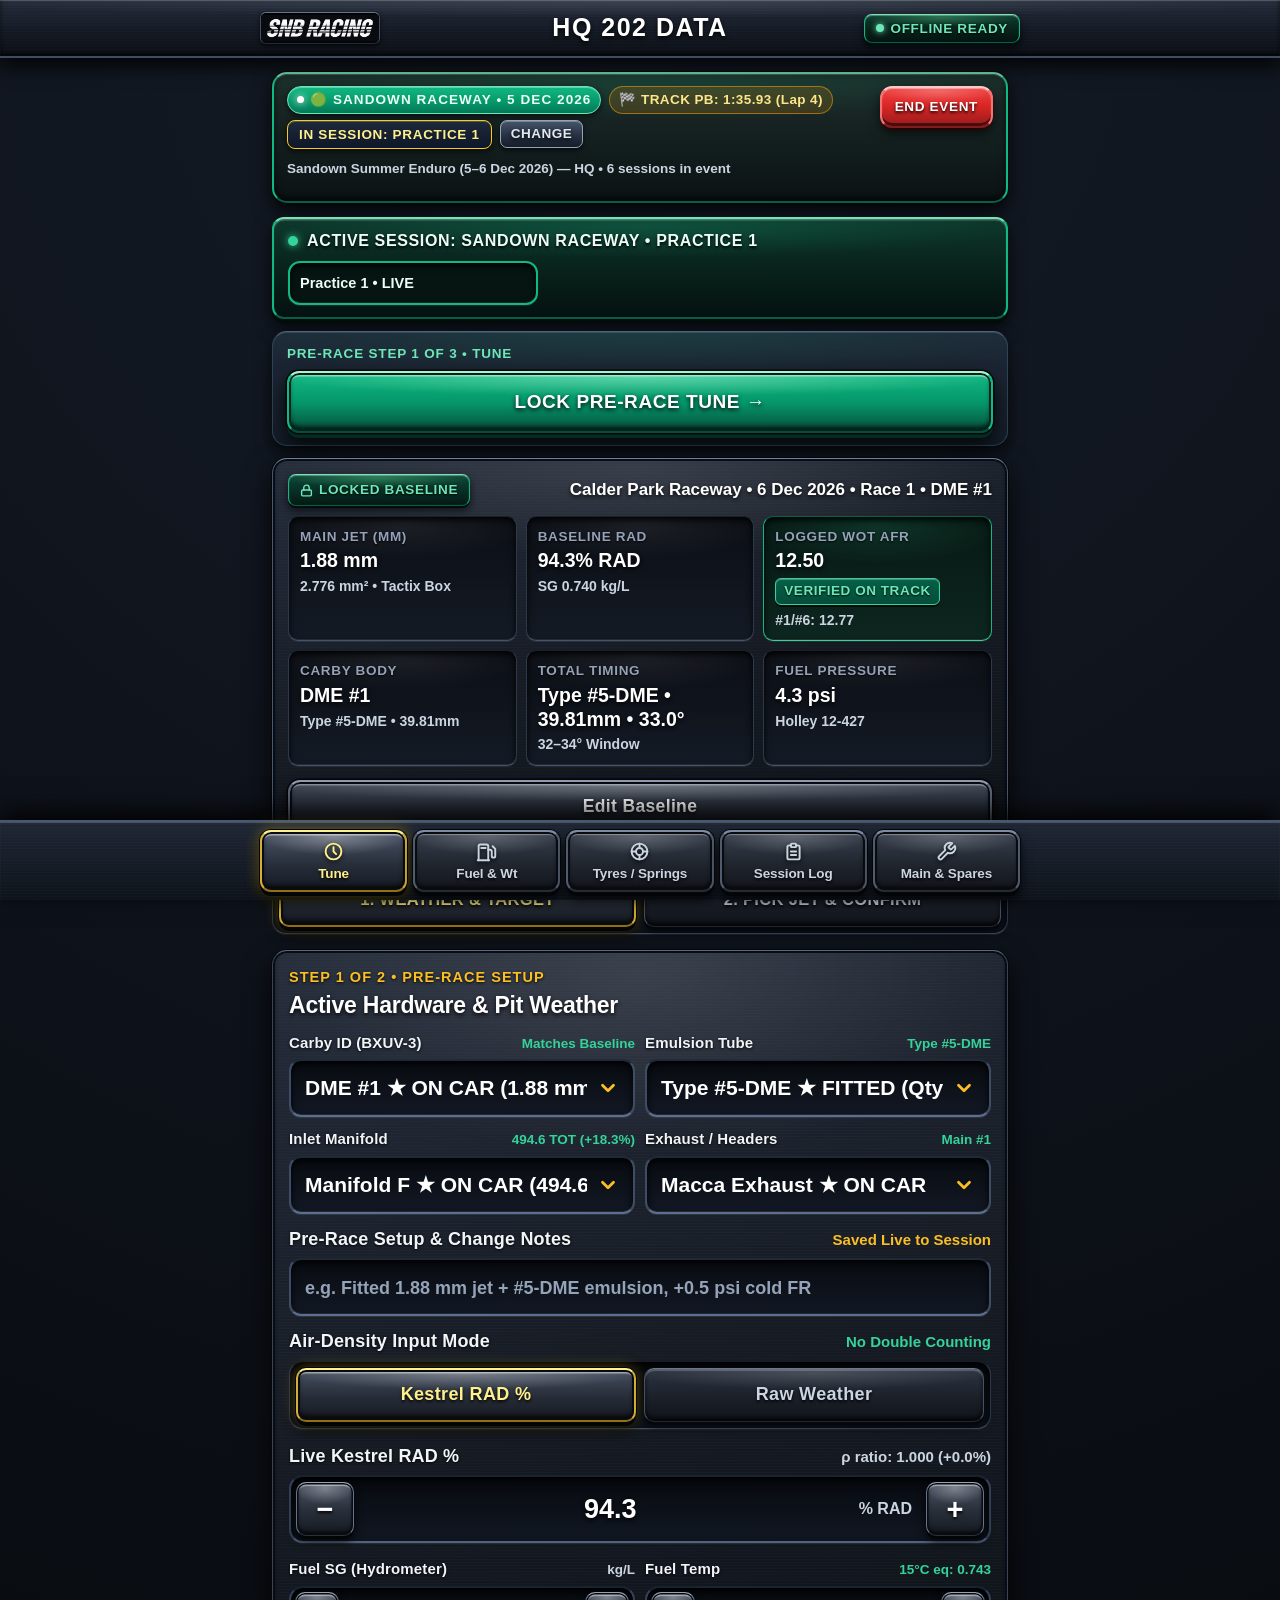
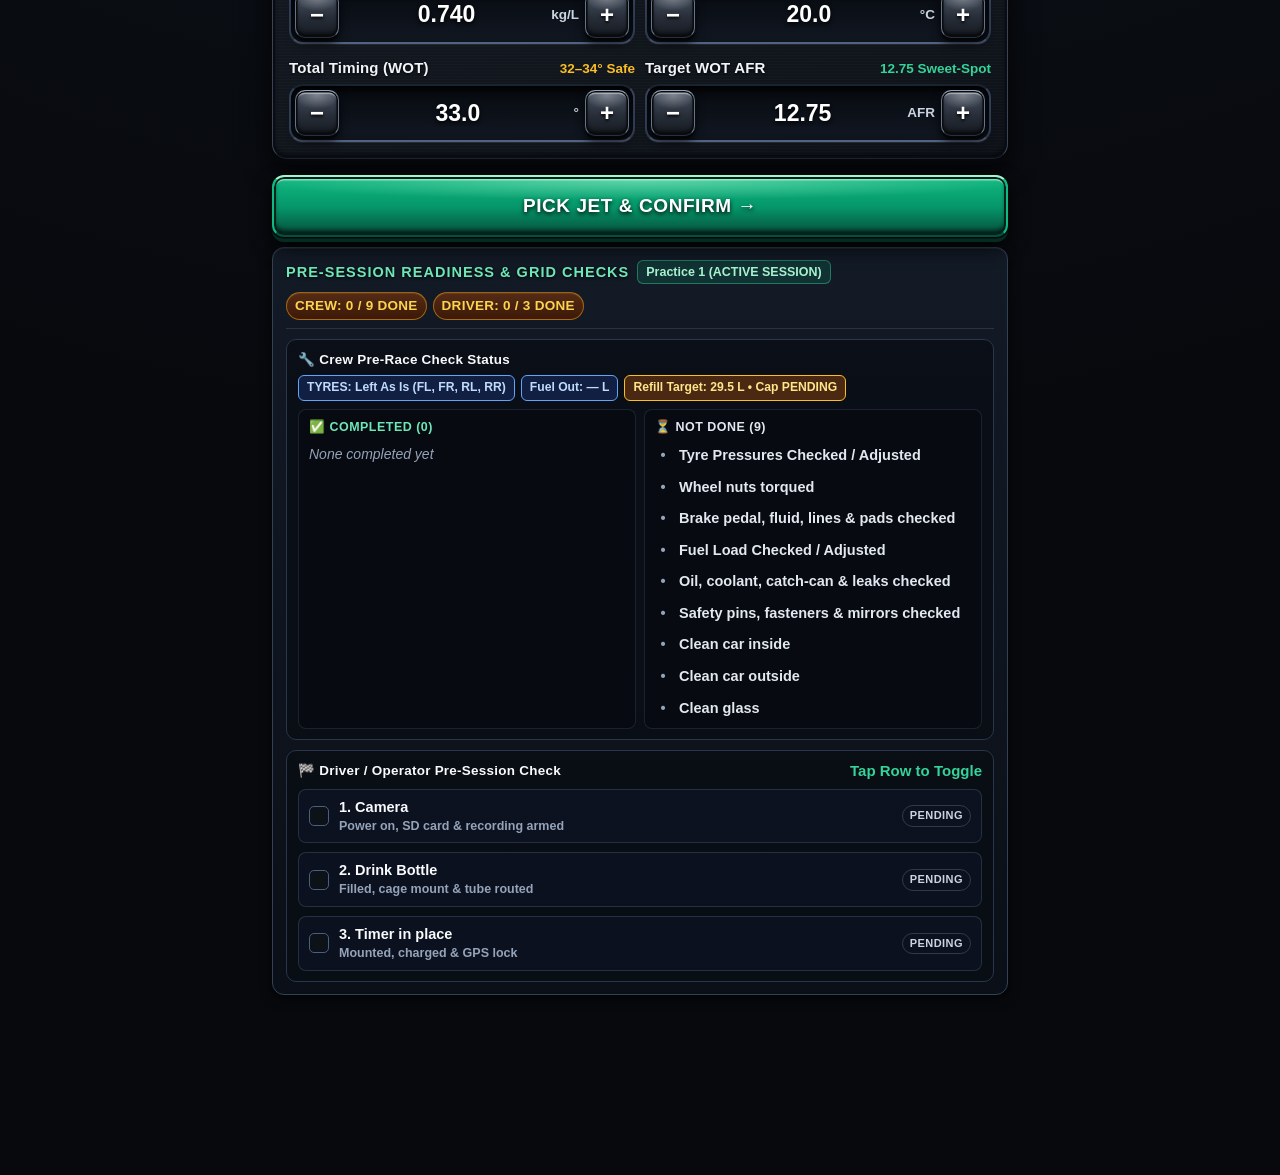
==== commit 8622192b: "Apply minimalist UI pass: equal log toolbar buttons, bottom pre-session checklist rows, concise tyre" ====
--- a/index.html
+++ b/index.html
@@ -13,7 +13,7 @@
   <link rel="manifest" href="./manifest.json" />
   <link rel="apple-touch-icon" href="./apple-touch-icon.png" />
   <link rel="icon" type="image/png" sizes="192x192" href="./icon-192.png" />
-  <link rel="stylesheet" href="./styles.css?v=1.0.25" />
+  <link rel="stylesheet" href="./styles.css?v=1.0.26" />
 </head>
 <body>
   <!-- Sticky Pit-Lane Header -->
@@ -246,84 +246,6 @@
           </button>
         </div>
       </div>
-
-      <!-- PRE-SESSION READINESS PANEL: Crew Pre-Race Checklist + Tyre Action + Driver / Operator Checklist -->
-      <div id="preSessionReadinessPanel" class="pre-session-readiness-panel" style="display: none;" role="region" aria-label="Pre-Session Crew &amp; Driver Readiness">
-        <div class="pre-session-readiness-head">
-          <div class="pre-session-readiness-title-group">
-            <span class="section-eyebrow" style="color: #6ee7b7; margin: 0;">PRE-SESSION READINESS &amp; GRID CHECKS</span>
-            <span class="pre-session-readiness-target mono" id="preSessionReadinessSessionLabel">PRACTICE 1</span>
-          </div>
-          <div class="pre-session-readiness-badges">
-            <span class="fleet-acc-status-pill amber mono" id="mainCrewPreRaceStatusBadge">CREW: 0 / 9 DONE</span>
-            <span class="fleet-acc-status-pill amber mono" id="mainDriverPreSessionStatusBadge">DRIVER: 0 / 3 DONE</span>
-          </div>
-        </div>
-
-        <div class="pre-session-readiness-grid">
-          <!-- Left / Top Block: Crew Pre-Race Checklist, Tyre Adjustments & Fuel Adjustment Confirmation -->
-          <div class="pre-session-crew-box">
-            <div class="pre-session-subhead-row">
-              <span class="pre-session-subhead-title">&#128295; Crew Pre-Race Check Status</span>
-              <div class="pre-session-adjustments-badges">
-                <span class="pre-session-tyre-action-pill mono" id="mainPreRaceTyreActionBadge">TYRE PRESSURES: Left As Is (FL, FR, RL, RR)</span>
-                <span class="pre-session-tyre-action-pill mono is-left" id="mainPreRaceFuelActionBadge">FUEL LOAD: Left As Is</span>
-                <span class="pre-session-tyre-action-pill mono" id="mainPreRaceFuelCapBadge">FUEL CAP: PENDING</span>
-              </div>
-            </div>
-            <div class="pre-session-crew-split-lists">
-              <div class="pre-session-crew-list-col">
-                <span class="pre-session-list-label done" id="mainCrewDoneHeader">&#9989; Completed (0)</span>
-                <div class="pre-session-pill-wrap" id="mainCrewDoneList"></div>
-              </div>
-              <div class="pre-session-crew-list-col">
-                <span class="pre-session-list-label pending" id="mainCrewPendingHeader">&#9203; Not Done (9)</span>
-                <div class="pre-session-pill-wrap" id="mainCrewPendingList"></div>
-              </div>
-            </div>
-            <div class="pre-session-crew-notes mono" id="mainCrewSignOffNotesLine" style="display: none;"></div>
-          </div>
-
-          <!-- Right / Bottom Block: Driver / Operator Pre-Session Checklist (Camera, Drink Bottle, Timer in place) -->
-          <div class="pre-session-driver-box">
-            <div class="pre-session-subhead-row">
-              <span class="pre-session-subhead-title">&#127937; Driver / Operator Pre-Session Check</span>
-              <span class="field-hint emerald">Tap Row to Toggle</span>
-            </div>
-            <div class="crew-prerace-checklist-stack driver-pre-checklist-stack" id="mainDriverPreSessionChecklistWrap">
-              <label class="crew-check-row mech-check-row driver-pre-check-chip" data-driver-precheck-chip="camera">
-                <input type="checkbox" class="driver-pre-check-input" data-driver-precheck="camera" id="chkDriverPre_camera" />
-                <span class="crew-check-box driver-pre-check-box" aria-hidden="true">&#10003;</span>
-                <span class="crew-check-copy">
-                  <span class="crew-check-title driver-pre-check-label">1. Camera</span>
-                  <span class="crew-check-sub">In-car camera powered on, SD card checked &amp; recording armed</span>
-                </span>
-                <span class="crew-check-status mono" id="drvPreStatus_camera">PENDING</span>
-              </label>
-
-              <label class="crew-check-row mech-check-row driver-pre-check-chip" data-driver-precheck-chip="drinkBottle">
-                <input type="checkbox" class="driver-pre-check-input" data-driver-precheck="drinkBottle" id="chkDriverPre_drinkBottle" />
-                <span class="crew-check-box driver-pre-check-box" aria-hidden="true">&#10003;</span>
-                <span class="crew-check-copy">
-                  <span class="crew-check-title driver-pre-check-label">2. Drink Bottle</span>
-                  <span class="crew-check-sub">Driver drink bottle filled, secured in cage mount &amp; tube routed</span>
-                </span>
-                <span class="crew-check-status mono" id="drvPreStatus_drinkBottle">PENDING</span>
-              </label>
-
-              <label class="crew-check-row mech-check-row driver-pre-check-chip" data-driver-precheck-chip="timerInPlace">
-                <input type="checkbox" class="driver-pre-check-input" data-driver-precheck="timerInPlace" id="chkDriverPre_timerInPlace" />
-                <span class="crew-check-box driver-pre-check-box" aria-hidden="true">&#10003;</span>
-                <span class="crew-check-copy">
-                  <span class="crew-check-title driver-pre-check-label">3. Timer in place</span>
-                  <span class="crew-check-sub">Lap timer / transponder mounted, charged &amp; satellite lock verified</span>
-                </span>
-                <span class="crew-check-status mono" id="drvPreStatus_timerInPlace">PENDING</span>
-              </label>
-            </div>
-          </div>
-        </div>
-      </div>
     </div>
 
     <!-- =========================================================
@@ -807,6 +729,84 @@
         </div>
       </div>
       </div>
+
+      <!-- PRE-SESSION READINESS PANEL AT BOTTOM OF TUNE TAB (Moved dynamically to bottom of active setup tab) -->
+      <div id="preSessionReadinessPanel" class="pre-session-readiness-panel" style="display: none;" role="region" aria-label="Pre-Session Crew &amp; Driver Readiness">
+        <div class="pre-session-readiness-head">
+          <div class="pre-session-readiness-title-group">
+            <span class="section-eyebrow" style="color: #6ee7b7; margin: 0;">PRE-SESSION READINESS &amp; GRID CHECKS</span>
+            <span class="pre-session-readiness-target mono" id="preSessionReadinessSessionLabel">PRACTICE 1</span>
+          </div>
+          <div class="pre-session-readiness-badges">
+            <span class="fleet-acc-status-pill amber mono" id="mainCrewPreRaceStatusBadge">CREW: 0 / 9 DONE</span>
+            <span class="fleet-acc-status-pill amber mono" id="mainDriverPreSessionStatusBadge">DRIVER: 0 / 3 DONE</span>
+          </div>
+        </div>
+
+        <div class="pre-session-readiness-grid">
+          <!-- Left / Top Block: Crew Pre-Race Checklist, Tyre Adjustments & Fuel Adjustment Confirmation -->
+          <div class="pre-session-crew-box">
+            <div class="pre-session-subhead-row">
+              <span class="pre-session-subhead-title">&#128295; Crew Pre-Race Check Status</span>
+              <div class="pre-session-adjustments-badges">
+                <span class="pre-session-tyre-action-pill mono" id="mainPreRaceTyreActionBadge">TYRE PRESSURES: Left As Is (FL, FR, RL, RR)</span>
+                <span class="pre-session-tyre-action-pill mono is-left" id="mainPreRaceFuelActionBadge">FUEL LOAD: Left As Is</span>
+                <span class="pre-session-tyre-action-pill mono" id="mainPreRaceFuelCapBadge">FUEL CAP: PENDING</span>
+              </div>
+            </div>
+            <div class="pre-session-crew-split-lists">
+              <div class="pre-session-crew-list-col">
+                <span class="pre-session-list-label done" id="mainCrewDoneHeader">&#9989; Completed (0)</span>
+                <div class="pre-session-pill-wrap" id="mainCrewDoneList"></div>
+              </div>
+              <div class="pre-session-crew-list-col">
+                <span class="pre-session-list-label pending" id="mainCrewPendingHeader">&#9203; Not Done (9)</span>
+                <div class="pre-session-pill-wrap" id="mainCrewPendingList"></div>
+              </div>
+            </div>
+            <div class="pre-session-crew-notes mono" id="mainCrewSignOffNotesLine" style="display: none;"></div>
+          </div>
+
+          <!-- Right / Bottom Block: Driver / Operator Pre-Session Checklist (Camera, Drink Bottle, Timer in place) -->
+          <div class="pre-session-driver-box">
+            <div class="pre-session-subhead-row">
+              <span class="pre-session-subhead-title">&#127937; Driver / Operator Pre-Session Check</span>
+              <span class="field-hint emerald">Tap Row to Toggle</span>
+            </div>
+            <div class="crew-prerace-checklist-stack driver-pre-checklist-stack" id="mainDriverPreSessionChecklistWrap">
+              <label class="crew-check-row mech-check-row driver-pre-check-chip" data-driver-precheck-chip="camera">
+                <input type="checkbox" class="driver-pre-check-input" data-driver-precheck="camera" id="chkDriverPre_camera" />
+                <span class="crew-check-box driver-pre-check-box" aria-hidden="true">&#10003;</span>
+                <span class="crew-check-copy">
+                  <span class="crew-check-title driver-pre-check-label">1. Camera</span>
+                  <span class="crew-check-sub">Power on, SD card &amp; recording armed</span>
+                </span>
+                <span class="crew-check-status mono" id="drvPreStatus_camera">PENDING</span>
+              </label>
+
+              <label class="crew-check-row mech-check-row driver-pre-check-chip" data-driver-precheck-chip="drinkBottle">
+                <input type="checkbox" class="driver-pre-check-input" data-driver-precheck="drinkBottle" id="chkDriverPre_drinkBottle" />
+                <span class="crew-check-box driver-pre-check-box" aria-hidden="true">&#10003;</span>
+                <span class="crew-check-copy">
+                  <span class="crew-check-title driver-pre-check-label">2. Drink Bottle</span>
+                  <span class="crew-check-sub">Filled, cage mount &amp; tube routed</span>
+                </span>
+                <span class="crew-check-status mono" id="drvPreStatus_drinkBottle">PENDING</span>
+              </label>
+
+              <label class="crew-check-row mech-check-row driver-pre-check-chip" data-driver-precheck-chip="timerInPlace">
+                <input type="checkbox" class="driver-pre-check-input" data-driver-precheck="timerInPlace" id="chkDriverPre_timerInPlace" />
+                <span class="crew-check-box driver-pre-check-box" aria-hidden="true">&#10003;</span>
+                <span class="crew-check-copy">
+                  <span class="crew-check-title driver-pre-check-label">3. Timer in place</span>
+                  <span class="crew-check-sub">Mounted, charged &amp; GPS lock</span>
+                </span>
+                <span class="crew-check-status mono" id="drvPreStatus_timerInPlace">PENDING</span>
+              </label>
+            </div>
+          </div>
+        </div>
+      </div>
     </section>
 
     <!-- =========================================================
@@ -1368,7 +1368,7 @@
               <span class="ai-spacer-match-pill" id="outAiSpacerStatusPill">ON CAR</span>
             </div>
             <div class="ai-spacer-reason-line" id="outAiSpacerReason">
-              CW Circuit &bull; RR 20mm preloads inside RR (+19kg wedge) to stop right-hand exit wheelspin
+              CW circuit &bull; RR 20mm plants inside RR on RH corner exits
             </div>
           </div>
           <button type="button" class="btn-apply-ai-spacer" id="btnApplyAiSpacers">
@@ -2032,13 +2032,13 @@
         </div>
 
         <div id="logToolbarActionsRow" class="form-grid-2 compact-pair-grid log-toolbar-actions-row" style="margin-top: 8px;">
-          <button type="button" class="btn btn-confirm btn-full log-toolbar-equal-btn" id="btnLoadSandownHq" data-load-sandown-hq-dec2026="1">
+          <button type="button" class="btn btn-confirm btn-full log-toolbar-equal-btn" id="btnLoadSandownHq" data-load-sandown-hq-dec2026="1" style="display: none;">
             &#127937; Load Sandown HQ (5–6 Dec)
           </button>
-          <button type="button" class="btn btn-confirm btn-full log-toolbar-equal-btn" id="btnOpenNewEvent" data-open-new-event="1" style="display: none;">
+          <button type="button" class="btn btn-confirm btn-full log-toolbar-equal-btn" id="btnOpenNewEvent" data-open-new-event="1">
             + NEW EVENT
           </button>
-          <button type="button" class="btn btn-ai-dump-gold btn-full log-toolbar-equal-btn" id="btnOpenAiDataDump" data-ai-data-dump="1">
+          <button type="button" class="btn btn-ai-dump-gold btn-full log-toolbar-equal-btn" id="btnAiDataDump" data-ai-data-dump="1">
             &#128203; AI DATA DUMP (COPY FOR REVIEW)
           </button>
         </div>
@@ -5997,6 +5997,6 @@
   <!-- Toast Banner -->
   <div id="pitToast" class="pit-toast" role="status" aria-live="polite"></div>
 
-  <script src="./app.js?v=1.0.25"></script>
+  <script src="./app.js?v=1.0.26"></script>
 </body>
 </html>
--- a/styles.css
+++ b/styles.css
@@ -8977,15 +8977,15 @@
 .pre-session-crew-list-col {
   display: flex;
   flex-direction: column;
-  gap: 5px;
-  padding: 7px 8px;
+  gap: 8px;
+  padding: 8px 10px;
   border-radius: 8px;
-  background: rgba(6, 9, 14, 0.65);
-  border: 1px solid rgba(51, 65, 85, 0.55);
+  background: rgba(6, 9, 14, 0.55);
+  border: 1px solid rgba(51, 65, 85, 0.45);
 }
 
 .pre-session-list-label {
-  font-size: 0.75rem;
+  font-size: 0.78rem;
   font-weight: 900;
   text-transform: uppercase;
   letter-spacing: 0.04em;
@@ -8996,51 +8996,71 @@
 }
 
 .pre-session-list-label.pending {
-  color: #FCD34D;
+  color: #E2E8F0;
 }
 
 .pre-session-pill-wrap {
   display: flex;
-  flex-wrap: wrap;
-  gap: 4px;
+  flex-direction: column;
+  gap: 8px;
 }
 
 .pre-session-item-pill {
+  display: flex;
+  align-items: center;
+  gap: 8px;
+  padding: 2px 0;
+  background: transparent;
+  border: none;
+  border-radius: 0;
+  font-size: 14.5px;
+  font-weight: 700;
+  line-height: 1.35;
+  color: #F8FAFC;
+}
+
+.pre-session-item-pill.done {
+  background: transparent;
+  border: none;
+  color: #F8FAFC;
+}
+
+.pre-session-item-pill.pending {
+  background: transparent;
+  border: none;
+  color: #E2E8F0;
+}
+
+.pre-session-check-mark {
   display: inline-flex;
   align-items: center;
-  gap: 4px;
-  padding: 2px 7px;
-  border-radius: 6px;
-  font-size: 0.76rem;
-  font-weight: 800;
-  line-height: 1.3;
-}
-
-.pre-session-item-pill.done {
-  background: rgba(6, 95, 70, 0.42);
-  border: 1px solid rgba(52, 211, 153, 0.5);
-  color: #D1FAE5;
-}
-
-.pre-session-item-pill.pending {
-  background: rgba(120, 53, 15, 0.28);
-  border: 1px solid rgba(245, 158, 11, 0.45);
-  color: #FDE68A;
+  justify-content: center;
+  width: 16px;
+  flex-shrink: 0;
+  font-weight: 900;
+}
+
+.pre-session-item-pill.done .pre-session-check-mark {
+  color: #34D399;
+}
+
+.pre-session-item-pill.pending .pre-session-check-mark {
+  color: #94A3B8;
 }
 
 .pre-session-empty-hint {
-  font-size: 0.76rem;
+  font-size: 14px;
   font-style: italic;
-  color: #64748B;
+  color: #94A3B8;
 }
 
 .pre-session-crew-notes {
   padding: 5px 8px;
   border-radius: 6px;
-  background: rgba(245, 158, 11, 0.12);
-  border: 1px solid rgba(245, 158, 11, 0.4);
-  color: #FDE68A;
-  font-size: 0.78rem;
+  background: rgba(15, 23, 42, 0.65);
+  border: 1px solid rgba(71, 85, 105, 0.5);
+  color: #E2E8F0;
+  font-size: 14px;
 }
 
 .pre-session-driver-checks-row {
@@ -9052,13 +9072,13 @@
 .driver-pre-checklist-stack {
   display: flex;
   flex-direction: column;
-  gap: 6px;
+  gap: 9px;
 }
 
 .pre-session-driver-log-row {
   display: flex;
   flex-direction: column;
-  gap: 6px;
+  gap: 8px;
 }
 
 .crew-fuel-cap-check-row {
@@ -9072,36 +9092,34 @@
 .driver-pre-check-chip {
   position: relative;
   width: 100%;
-  padding: 10px 12px;
+  padding: 8px 10px;
   min-height: unset;
   height: auto;
-  border-radius: 10px;
-  background: linear-gradient(180deg, #1A2332 0%, #101620 100%);
-  border: 2px solid #35455D;
+  border-radius: 8px;
+  background: rgba(15, 23, 42, 0.55);
+  border: 1px solid rgba(51, 65, 85, 0.65);
   color: #F8FAFC;
-  font-size: 13.5px;
-  font-weight: 900;
+  font-size: 14.5px;
+  font-weight: 800;
   cursor: pointer;
   user-select: none;
   display: flex;
   align-items: center;
   justify-content: space-between;
   gap: 10px;
-  box-shadow:
-    0 3px 8px rgba(0, 0, 0, 0.55),
-    inset 0 1px 0 rgba(255, 255, 255, 0.08);
-  transition: border-color 0.15s ease, background 0.15s ease, box-shadow 0.15s ease;
+  box-shadow: none;
+  transition: border-color 0.15s ease, background 0.15s ease;
 }
 
 .driver-pre-check-chip:hover {
-  border-color: #546B8C;
+  border-color: #64748B;
 }
 
 .driver-pre-check-chip.is-readonly {
   cursor: default;
   min-height: unset;
   height: auto;
-  padding: 10px 12px;
+  padding: 8px 10px;
 }
 
 .driver-pre-check-input {
@@ -9113,31 +9131,31 @@
 }
 
 .driver-pre-check-box {
-  width: 22px;
-  height: 22px;
-  border-radius: 6px;
+  width: 20px;
+  height: 20px;
+  border-radius: 5px;
   display: inline-flex;
   align-items: center;
   justify-content: center;
-  font-size: 13px;
+  font-size: 12.5px;
   font-weight: 900;
   color: transparent;
   background: #0D1219;
-  border: 2px solid #4A5E7D;
+  border: 1.5px solid #4A5E7D;
   flex-shrink: 0;
 }
 
 .driver-pre-check-chip .crew-check-title,
 .driver-pre-check-label {
-  font-size: 13.5px;
-  font-weight: 900;
-  line-height: 1.2;
+  font-size: 14.5px;
+  font-weight: 800;
+  line-height: 1.25;
   color: #F8FAFC;
 }
 
 .driver-pre-check-chip .crew-check-sub {
-  font-size: 11.5px;
-  font-weight: 700;
+  font-size: 12.5px;
+  font-weight: 600;
   line-height: 1.25;
   color: #94A3B8;
   white-space: nowrap;
@@ -9147,27 +9165,30 @@
 
 .driver-pre-check-chip .crew-check-status {
   padding: 2px 7px;
-  font-size: 10.5px;
-  font-weight: 900;
+  font-size: 11px;
+  font-weight: 800;
+  background: transparent;
+  border: 1px solid rgba(71, 85, 105, 0.6);
+  color: #CBD5E1;
 }
 
 .driver-pre-check-chip.is-checked {
-  border-color: #10B981;
-  background: linear-gradient(180deg, rgba(6, 95, 70, 0.45) 0%, rgba(6, 78, 59, 0.25) 100%);
-  color: #ECFDF5;
-  box-shadow: 0 0 12px rgba(16, 185, 129, 0.22);
+  border-color: rgba(16, 185, 129, 0.55);
+  background: rgba(6, 78, 59, 0.22);
+  color: #F8FAFC;
+  box-shadow: none;
 }
 
 .driver-pre-check-chip.is-checked .driver-pre-check-box {
   color: #051B14;
-  background: linear-gradient(180deg, #34D399 0%, #10B981 100%);
-  border-color: #6EE7B7;
+  background: #10B981;
+  border-color: #34D399;
 }
 
 .driver-pre-check-chip.is-checked .crew-check-status {
-  background: rgba(6, 95, 70, 0.85);
+  background: rgba(6, 95, 70, 0.45);
   border-color: #34D399;
-  color: #A7F3D0;
+  color: #6EE7B7;
 }
 
 /* ============================================================================
@@ -9818,9 +9839,9 @@
 #btnOpenAiDataDump,
 #btnAiDataDump,
 .log-toolbar-equal-btn {
-  width: 100%;
-  height: 100%;
-  min-height: 58px;
+  width: 100% !important;
+  height: 100% !important;
+  min-height: 58px !important;
   display: flex;
   align-items: center;
   justify-content: center;
